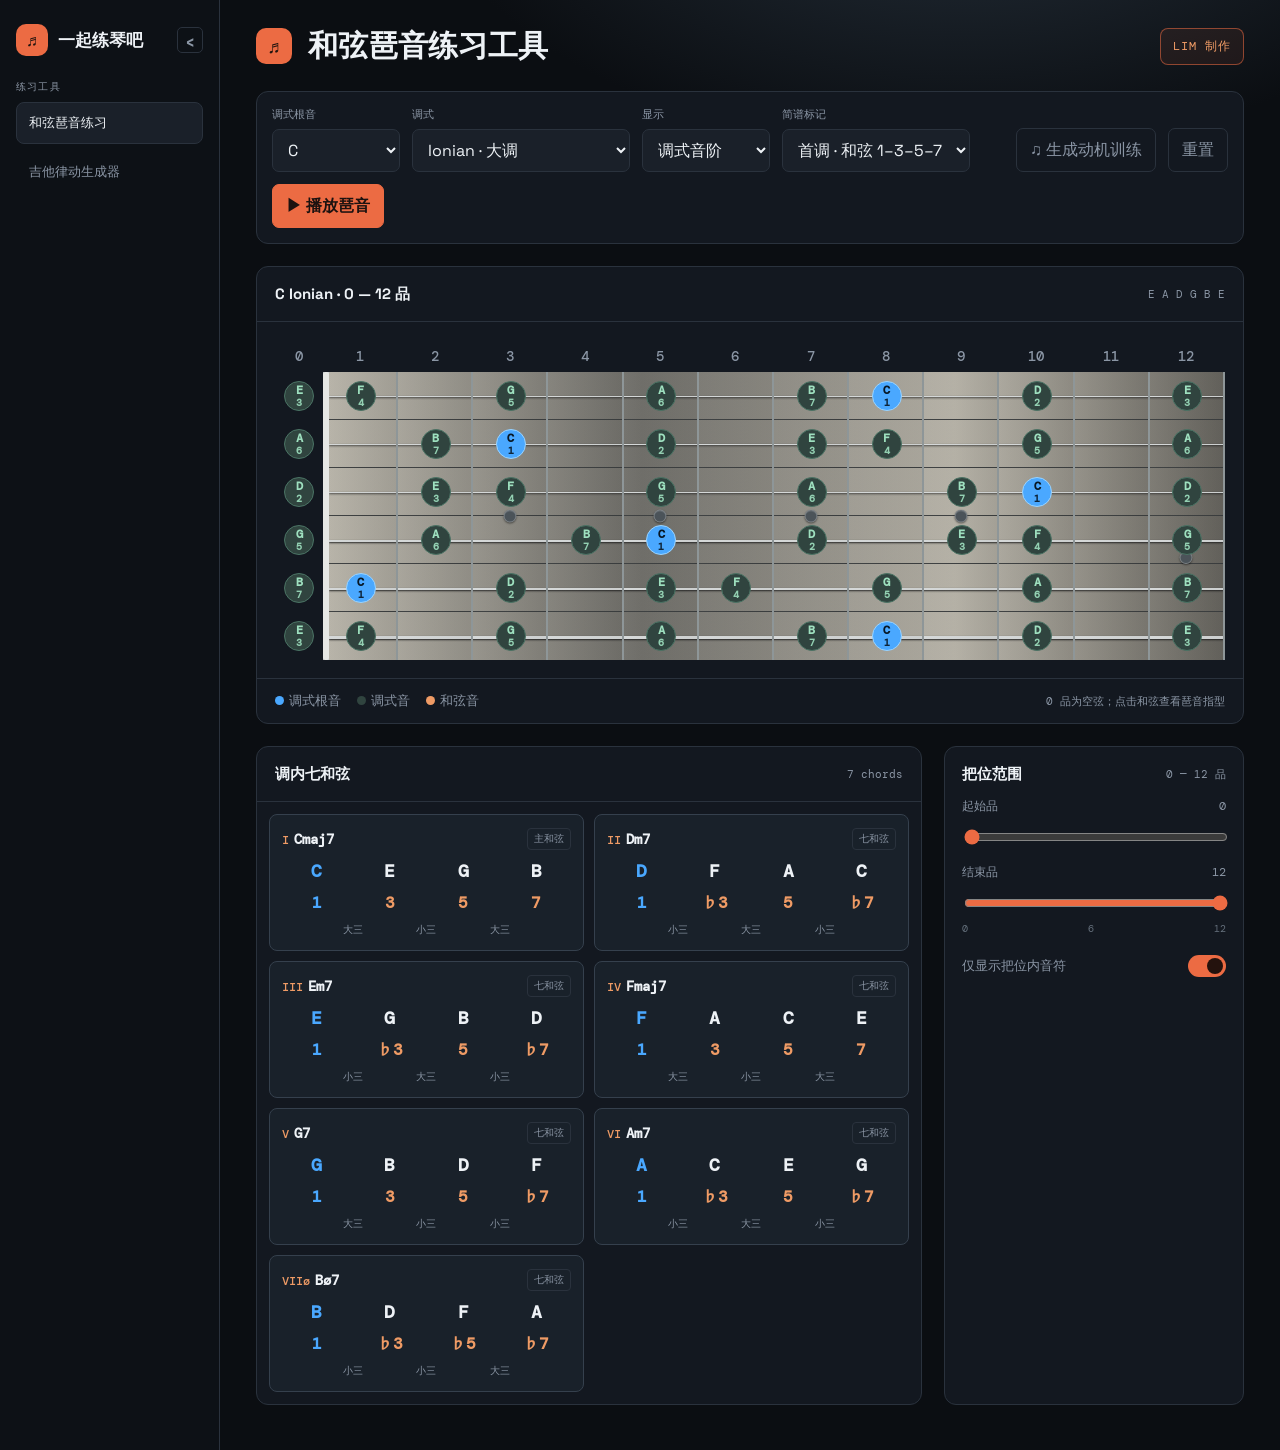
==== index.html @ 987aa84d "Publish 一起练琴吧 guitar practice tools" ====
<!doctype html>
<html lang="zh-CN">
<head>
  <meta charset="UTF-8" />
  <meta name="viewport" content="width=device-width, initial-scale=1.0" />
  <title>一起练琴吧 · 吉他练习工具</title>
  <link rel="preconnect" href="https://fonts.googleapis.com">
  <link rel="preconnect" href="https://fonts.gstatic.com" crossorigin>
  <link href="https://fonts.googleapis.com/css2?family=DM+Mono:wght@400;500&family=Space+Grotesk:wght@400;500;600;700&display=swap" rel="stylesheet">
  <style>
    :root{--bg:#0b0e12;--panel:#131820;--panel2:#1a2029;--line:#2a323d;--muted:#8b96a5;--text:#eef2f6;--accent:#ec6b43;--accent2:#ef9b65;--root:#4aa8ff;--root-soft:#9bd4ff}
    *{box-sizing:border-box}body{margin:0;background:radial-gradient(900px 500px at 75% -10%,#26313c 0%,transparent 60%),var(--bg);color:var(--text);font-family:'Space Grotesk',sans-serif;min-height:100vh}button,select{font:inherit;color:inherit}
    .app{display:grid;grid-template-columns:220px 1fr;min-height:100vh}.sidebar{padding:24px 16px;border-right:1px solid var(--line);background:#0d1116;display:flex;flex-direction:column;gap:24px}.platform-brand{display:flex;align-items:center;gap:10px;font-weight:600;letter-spacing:-.3px}.platform-brand .mark{width:32px;height:32px;font-size:16px}.platform-name{font-size:17px}.menu-label{font:10px 'DM Mono';letter-spacing:.12em;color:var(--muted);text-transform:uppercase;margin-bottom:8px}.tool-nav{display:grid;gap:7px}.tool-nav button{border:1px solid transparent;background:transparent;color:var(--muted);text-align:left;border-radius:8px;padding:11px 12px;cursor:pointer;font-size:13px}.tool-nav button:hover,.tool-nav button.active{background:var(--panel2);color:var(--text);border-color:var(--line)}.sidebar-note{margin-top:auto;color:var(--muted);font-size:12px;line-height:1.5;padding:12px;border:1px solid var(--line);border-radius:9px;background:var(--panel)}.mark{width:36px;height:36px;border-radius:10px;background:var(--accent);display:grid;place-items:center;color:#21140f;font-size:18px;font-weight:700;flex:0 0 auto}.eyebrow{font:11px 'DM Mono';letter-spacing:.12em;color:var(--muted);text-transform:uppercase}
    main{padding:28px 36px 45px;max-width:1420px;width:100%;margin:auto}.topbar{display:flex;justify-content:space-between;align-items:flex-start;gap:24px;margin-bottom:26px}.title-area{min-width:0;flex:1}.title-lockup{display:flex;align-items:center;gap:16px;min-width:0}.title-copy{min-width:0}.title-line{display:flex;align-items:baseline;gap:14px;flex-wrap:wrap}.topbar h1{margin:0;font-size:30px;line-height:1.2;letter-spacing:-1px}.tool-name{font:500 13px 'DM Mono';color:var(--muted);letter-spacing:.04em;white-space:nowrap}.topbar p{margin:12px 0 0;color:var(--muted);font-size:14px}.status{display:flex;gap:8px;align-items:center;padding:9px 12px;border:1px solid var(--line);border-radius:8px;color:var(--muted);font:12px 'DM Mono'}.status.credit{color:var(--accent2);border-color:rgba(236,107,67,.55);background:rgba(236,107,67,.08);letter-spacing:.08em;white-space:nowrap}
    .controls{display:flex;gap:12px;align-items:end;padding:15px;background:var(--panel);border:1px solid var(--line);border-radius:12px;margin-bottom:22px}.field{display:grid;gap:7px;min-width:128px}.field label{font:11px 'DM Mono';color:var(--muted);text-transform:uppercase}.field select,.field input[type=number]{background:var(--panel2);border:1px solid var(--line);border-radius:7px;padding:9px 11px;outline:none;color:var(--text)}.field select:focus,.field input:focus{border-color:var(--accent)}.spacer{flex:1}.btn{border:1px solid var(--line);background:transparent;border-radius:7px;padding:9px 13px;cursor:pointer;color:var(--muted)}.btn:hover{color:var(--text);border-color:#596474}.btn.primary{background:var(--accent);border-color:var(--accent);color:#1c1210;font-weight:600}
    .rhythm-panel{display:none}.rhythm-panel.active{display:block}.rhythm-hero{display:flex;justify-content:space-between;align-items:flex-end;gap:18px;margin-bottom:20px}.rhythm-hero h2{font-size:24px;margin:0 0 6px}.rhythm-hero p{margin:0;color:var(--muted);font-size:13px}.rhythm-controls{display:grid;grid-template-columns:repeat(4,minmax(0,1fr));gap:12px;margin-bottom:18px}.rhythm-controls .field{min-width:0}.rhythm-card{padding:20px}.rhythm-meta{display:flex;gap:16px;flex-wrap:wrap;color:var(--muted);font:11px 'DM Mono';margin-bottom:18px}.rhythm-grid{display:grid;grid-template-columns:repeat(16,minmax(0,1fr));gap:6px}.rhythm-step{min-height:88px;background:#202830;border:1px solid #3b4651;border-radius:8px;display:flex;flex-direction:column;align-items:center;justify-content:center;gap:7px}.rhythm-step .count{font:10px 'DM Mono';color:#7e8a98}.rhythm-step .symbol{font:600 22px 'DM Mono';color:var(--text)}.rhythm-step.hit{background:rgba(236,107,67,.16);border-color:rgba(236,107,67,.5)}.rhythm-step.rest{background:#172027;color:#74808d}.rhythm-step.accent .symbol{color:var(--accent2)}.rhythm-actions{display:flex;justify-content:flex-end;gap:9px;margin-top:18px}.rhythm-hint{margin:0;color:var(--muted);font-size:12px;line-height:1.5}
    .grid{display:block}.card{background:var(--panel);border:1px solid var(--line);border-radius:12px}.card-head{display:flex;justify-content:space-between;align-items:center;padding:17px 18px;border-bottom:1px solid var(--line)}.card-head h2{font-size:15px;margin:0}.small{font:11px 'DM Mono';color:var(--muted)}
    .fret-wrap{padding:18px;overflow:auto}.fretboard{min-width:760px;position:relative;padding-left:48px}.strings{display:grid;gap:0;border-left:6px solid #c5cbd0;border-right:1px solid #59616a;background:linear-gradient(90deg,#b7b3a8,#6e6d68 35%,#b7b3a8 70%,#66645e);border-radius:3px;overflow:hidden}.string{height:42px;border-bottom:1px solid #3c3f40;position:relative}.string:last-child{border-bottom:0}.string:before{content:'';position:absolute;left:0;right:0;top:50%;height:var(--thick);background:#d5d8d8;box-shadow:0 1px 2px #202020}.frets{position:absolute;inset:0 0 0 48px;display:grid;grid-template-columns:repeat(12,1fr);pointer-events:none}.fret{border-right:2px solid #8e9698;position:relative;background:linear-gradient(90deg,rgba(255,255,255,.02),rgba(0,0,0,.045))}.fret:nth-child(4){border-right:3px solid #d3c3aa;box-shadow:3px 0 0 rgba(24,28,31,.8),8px 0 12px rgba(220,190,145,.14)}.fret:first-child{border-left:1px solid #aeb5b5}.fret:nth-child(3)::after,.fret:nth-child(5)::after,.fret:nth-child(7)::after,.fret:nth-child(9)::after,.fret:nth-child(12)::before,.fret:nth-child(12)::after{content:'';position:absolute;left:50%;width:11px;height:11px;transform:translateX(-50%);border-radius:50%;background:#4b5359;border:1px solid rgba(255,255,255,.28);box-shadow:0 1px 2px rgba(0,0,0,.48),inset 0 1px rgba(255,255,255,.12);z-index:1}.fret:nth-child(3)::after,.fret:nth-child(5)::after,.fret:nth-child(7)::after,.fret:nth-child(9)::after{top:50%;transform:translate(-50%,-50%)}.fret:nth-child(12)::before{top:38%;transform:translateX(-50%)}.fret:nth-child(12)::after{top:62%;transform:translateX(-50%)}.fret span{position:absolute;top:-22px;left:50%;transform:translateX(-50%);font:11px 'DM Mono';color:var(--muted)}.nut{position:absolute;left:0;top:0;bottom:0;width:6px;background:#e6e7e4;border-radius:2px}.notes{position:absolute;inset:0 0 0 48px;display:grid;grid-template-columns:repeat(12,1fr);grid-template-rows:repeat(6,42px);align-items:center;justify-items:center}.note{width:30px;height:30px;border-radius:50%;display:flex;flex-direction:column;align-items:center;justify-content:center;background:#202830;color:#aeb8c2;font:700 10px 'DM Mono';line-height:1.02;border:1px solid #3b4651;transition:.18s}.note small{display:block;font:700 8px 'DM Mono';opacity:.9;line-height:1;margin-top:2px}.note.root{background:var(--root);border-color:var(--root-soft);color:#071725;font-weight:700}.note.scale{background:#30443f;color:#9ee0bf;border-color:#4b7465}.note.chord{background:var(--accent2);color:#2b1710;border-color:#ffc29a;font-weight:700}.note.chord.root{background:var(--root);border-color:var(--root-soft);color:#071725}.note.dim{background:#44333a;color:#e7a8b9}
    .legend{display:flex;gap:16px;align-items:center;padding:13px 18px;border-top:1px solid var(--line);font-size:11px;color:var(--muted)}.legend b{display:inline-block;width:9px;height:9px;border-radius:50%;margin-right:5px;background:var(--root)}.legend .s{background:#30443f}.legend .c{background:var(--accent2)}
    .side{display:grid;grid-template-columns:minmax(0,1fr) 300px;gap:22px;align-content:start;margin-top:22px}.chords{padding:12px;display:grid;grid-template-columns:repeat(2,minmax(0,1fr));gap:10px}.chords .chord{padding:13px 12px;border:1px solid #35404d;background:#19212a;border-radius:8px;cursor:pointer;display:grid;grid-template-rows:auto auto auto auto;align-items:stretch;gap:9px;min-width:0}.chords .chord:hover{background:#202a35;border-color:#536174}.chords .chord.selected{background:#2b211e;border-color:var(--accent)}.chord-head{display:flex;justify-content:space-between;align-items:center;gap:8px;min-width:0}.chord-heading{display:flex;align-items:baseline;gap:5px;min-width:0}.chords .chord .roman{font:500 12px 'DM Mono',monospace;color:var(--accent2);width:auto;flex:0 0 auto}.chords .chord .name{font:600 14px 'DM Mono',monospace;white-space:nowrap}.chord-note-row,.chord-degree-row{display:grid;grid-template-columns:repeat(4,minmax(0,1fr));gap:4px;min-width:0}.chord-note-row span,.chord-degree-row span{display:block;text-align:center;white-space:nowrap;font-family:'DM Mono',monospace;font-variant-numeric:tabular-nums}.chord-note-row span{font-size:18px;line-height:1.35;font-weight:600;color:var(--text)}.chord-degree-row span{font-size:16px;line-height:1.35;font-weight:600;color:var(--accent2)}.chord-note-row span.root-tone,.chord-degree-row span.root-tone{color:var(--root)}.chord-interval-row{display:grid;grid-template-columns:repeat(3,minmax(0,1fr));margin:0 12.5%;gap:4px;min-width:0}.chord-interval-row span{display:block;font:500 10px 'DM Mono',monospace;color:var(--muted);font-variant-numeric:tabular-nums;text-align:center;white-space:nowrap}.badge{font:500 10px 'DM Mono',monospace;padding:3px 6px;border:1px solid var(--line);border-radius:4px;color:var(--muted);white-space:nowrap;flex:0 0 auto}
    .position{padding:17px}.range-row{display:flex;justify-content:space-between;font:12px 'DM Mono';margin-bottom:12px;color:var(--muted)}input[type=range]{width:100%;accent-color:var(--accent)}.range-labels{display:flex;justify-content:space-between;color:#65707c;font:10px 'DM Mono';margin-top:6px}.toggle{display:flex;justify-content:space-between;align-items:center;margin-top:20px;color:var(--muted);font-size:13px}.switch{width:38px;height:22px;background:#2e3741;border-radius:99px;padding:3px;cursor:pointer}.switch i{display:block;width:16px;height:16px;background:#8d98a4;border-radius:50%;transition:.2s}.switch.on{background:var(--accent)}.switch.on i{transform:translateX(16px);background:#24120d}
    /* Larger reading labels retain the existing marker dimensions and controls. */
    .fretboard .note{font-size:12px}.fretboard .note small{font-size:10px;margin-top:1px}.fretboard .fret span,.fretboard .open-label{font-size:14px}.legend{font-size:13px}
    .motif-volume{display:grid;grid-template-columns:1fr auto;gap:8px;margin-top:18px;font-size:14px;color:var(--muted)}.motif-volume output{font-family:monospace;color:var(--text)}.motif-volume input{grid-column:1/-1;min-height:32px;margin:0}
    /* Extra vertical breathing room keeps fret labels clear of the strings. */
    .fretboard{padding-top:32px}.frets,.notes{top:32px}.frets{z-index:2}.notes{left:48px;right:0;z-index:3;grid-template-columns:repeat(12,minmax(0,1fr))}.nut{left:48px;top:32px;z-index:2}.strings{overflow:visible}.string{height:48px}.notes{grid-template-rows:repeat(6,48px)}.open-notes{position:absolute;left:0;top:32px;bottom:0;width:48px;display:grid;grid-template-rows:repeat(6,48px);align-items:center;justify-items:center;z-index:3;pointer-events:none}.fret span{top:-25px;font-size:12px;font-weight:500}.open-label{position:absolute;left:24px;top:7px;z-index:4;transform:translateX(-50%);font:500 12px 'DM Mono';color:var(--muted)}
    .note.chord{width:30px;height:30px;padding:0;border-radius:8px;display:flex;flex-direction:column;align-items:center;justify-content:center;font-weight:700;line-height:1.02}.note.chord.root{background:var(--root);border-color:var(--root-soft);color:#071725}.note.chord small{font-weight:700}.note.open-muted{background:#1a2027;color:#697482;border-color:#303944}
    .fret:nth-child(4){border-right:2px solid #8e9698;box-shadow:none}.fret:nth-child(4)::after{display:none}
    .modal-backdrop{position:fixed;inset:0;z-index:30;display:none;align-items:center;justify-content:center;padding:18px;background:rgba(4,7,11,.78);backdrop-filter:blur(5px)}.modal-backdrop.open{display:flex}.motif-modal{width:min(580px,100%);max-height:calc(100vh - 36px);overflow:auto;background:var(--panel);border:1px solid #43505f;border-radius:14px;box-shadow:0 24px 70px rgba(0,0,0,.45)}.motif-head{display:flex;align-items:flex-start;justify-content:space-between;gap:14px;padding:20px 20px 15px;border-bottom:1px solid var(--line)}.motif-head h2{margin:0;font-size:19px;letter-spacing:-.3px}.motif-head p{margin:6px 0 0;color:var(--muted);font:11px 'DM Mono'}.modal-close{width:34px;height:34px;padding:0;border:1px solid var(--line);border-radius:8px;background:transparent;color:var(--muted);font-size:22px;line-height:1;cursor:pointer}.modal-close:hover{color:var(--text);border-color:#596474}.motif-body{padding:18px 20px 20px}.motif-section-label{margin:0 0 10px;color:var(--muted);font:10px 'DM Mono';letter-spacing:.1em;text-transform:uppercase}.motif-tones{display:grid;grid-template-columns:repeat(4,minmax(0,1fr));gap:8px;margin-bottom:20px}.motif-tone{display:flex;align-items:center;justify-content:space-between;gap:8px;padding:9px 10px;background:var(--panel2);border:1px solid var(--line);border-radius:8px}.motif-tone b{font:700 13px 'DM Mono';color:var(--text)}.motif-tone small{font:700 11px 'DM Mono';color:var(--accent2)}.motif-tone.root-tone{border-color:rgba(74,168,255,.65)}.motif-tone.root-tone b,.motif-tone.root-tone small{color:var(--root)}.motif-sequence{display:grid;grid-template-columns:repeat(8,minmax(0,1fr));gap:7px}.motif-step{min-height:76px;display:flex;flex-direction:column;align-items:center;justify-content:center;gap:3px;background:#202830;border:1px solid #3b4651;border-radius:9px}.motif-step .beat{font:10px 'DM Mono';color:#7e8a98}.motif-step b{font:700 16px 'DM Mono';color:var(--text)}.motif-step small{font:700 10px 'DM Mono';color:var(--accent2)}.motif-step.root-step{background:rgba(74,168,255,.16);border-color:rgba(74,168,255,.65)}.motif-step.root-step b,.motif-step.root-step small{color:var(--root)}.motif-hint{margin:16px 0 0;padding:11px 12px;border-left:2px solid var(--accent);background:#1b2027;color:var(--muted);font-size:12px;line-height:1.5}.motif-actions{display:flex;justify-content:flex-end;gap:9px;margin-top:18px}.motif-actions .btn{min-height:40px}.motif-actions .btn.primary{color:#1c1210}
    @media(max-width:900px){.app{grid-template-columns:180px 1fr}.sidebar{padding:18px 12px}main{padding:20px 16px}.side{grid-template-columns:1fr}.controls{flex-wrap:wrap}.spacer{display:none}.btn,.field select,.field input[type=number]{min-height:44px}.fret-wrap{padding:14px}.fretboard{min-width:700px}.title-lockup{gap:14px}.mark{width:36px;height:36px;font-size:18px}.rhythm-controls{grid-template-columns:repeat(2,minmax(0,1fr))}}@media(max-width:620px){.app{display:block}.sidebar{position:static;border-right:0;border-bottom:1px solid var(--line);padding:12px 16px;display:block}.platform-brand{margin-bottom:10px}.tool-nav{grid-template-columns:repeat(2,minmax(0,1fr))}.sidebar-note{display:none}.side{grid-template-columns:1fr}.chords{grid-template-columns:1fr}.topbar{display:block}.title-lockup{align-items:flex-start;gap:12px}.mark{width:32px;height:32px;font-size:16px}.status{margin-top:16px;width:max-content}.topbar h1{font-size:26px}.fretboard{min-width:650px}.string{height:44px}.notes{grid-template-rows:repeat(6,44px)}.open-notes{grid-template-rows:repeat(6,44px)}.note,.note.chord{width:27px;height:27px}.rhythm-controls{grid-template-columns:1fr 1fr}.rhythm-grid{grid-template-columns:repeat(8,minmax(0,1fr))}.rhythm-step{min-height:70px}.rhythm-actions{flex-direction:column}.rhythm-actions .btn{width:100%}.motif-body{padding:16px}.motif-tones{gap:6px}.motif-tone{padding:8px 7px;display:grid;justify-items:center;gap:3px}.motif-sequence{grid-template-columns:repeat(4,minmax(0,1fr));gap:6px}.motif-step{min-height:68px}.motif-actions{flex-direction:column-reverse}.motif-actions .btn{width:100%}}@media(max-width:480px){.title-lockup{flex-wrap:wrap;row-gap:10px}.title-copy{flex:1 1 180px}.topbar p{margin-top:10px}.title-line{gap:8px}.rhythm-controls{grid-template-columns:1fr}.rhythm-grid{grid-template-columns:repeat(4,minmax(0,1fr))}.chords .chord{gap:8px}.chord-interval-row span{font-size:10px}}
    main{min-width:0;margin:0 auto}.controls{flex-wrap:wrap}.topbar h1,.platform-brand{letter-spacing:0}.rhythm-card{padding:0;background:none;border:0}.rhythm-bar{border-top:1px solid var(--line);padding:18px 0}.rhythm-bar-head{display:flex;justify-content:space-between;align-items:center;gap:12px;margin-bottom:12px}.rhythm-bar-head strong{font-family:'DM Mono',monospace}.rhythm-bar-head small{display:block;color:var(--muted);margin-top:6px;font-family:monospace}.rhythm-grid{grid-template-columns:repeat(var(--steps),minmax(38px,1fr));overflow-x:auto;padding:3px 2px 10px}.rhythm-step{min-height:78px;gap:5px}.rhythm-step.current{outline:2px solid var(--root);background:#203d49}.rhythm-step small{font:11px monospace}.rhythm-options{display:flex;gap:20px;flex-wrap:wrap;margin:18px 0}.rhythm-options label{display:flex;align-items:center;gap:8px;min-height:44px}.rhythm-options input{accent-color:var(--accent)}.rhythm-actions{flex-wrap:wrap;margin-bottom:20px}.rhythm-controls select{width:100%}.btn{min-height:44px}.sidebar-note,.rhythm-hero,#pageSubtitle{display:none}@media(max-width:1100px){.side{grid-template-columns:1fr}.app{grid-template-columns:175px minmax(0,1fr)}main{padding:24px 18px}}@media(max-width:820px){.app{display:block}.sidebar{padding:14px 18px;border-right:0;border-bottom:1px solid var(--line);gap:12px}.tool-nav{grid-template-columns:1fr 1fr}.menu-label{display:none}.platform-brand{margin-bottom:0}.topbar h1{font-size:24px}.rhythm-controls{grid-template-columns:repeat(2,minmax(0,1fr))}}@media(max-width:480px){.rhythm-step{min-height:68px}.rhythm-bar-head{align-items:flex-start}.rhythm-bar-head small{max-width:220px;line-height:1.7}.legend{flex-wrap:wrap}}
    .rhythm-section{padding:18px 0;border-top:1px solid var(--line)}.rhythm-section h3{margin:0 0 14px;font:600 13px 'DM Mono';color:var(--text)}.rhythm-chipset{display:flex;flex-wrap:wrap;gap:7px}.rhythm-chip{min-height:38px;padding:8px 11px;border:1px solid var(--line);border-radius:7px;background:var(--panel);color:var(--muted);cursor:pointer}.rhythm-chip.active{border-color:var(--accent);background:rgba(236,107,67,.13);color:var(--text)}.track-mixer{display:grid;grid-template-columns:repeat(3,minmax(0,1fr));gap:10px}.track-strip{padding:12px;border:1px solid var(--line);border-radius:8px;background:var(--panel)}.track-strip label{display:flex;justify-content:space-between;gap:8px;margin-bottom:9px}.rhythm-detail-grid{display:grid;grid-template-columns:1.5fr 1fr;gap:16px;margin-top:18px}.rhythm-detail{padding:16px;border:1px solid var(--line);background:var(--panel);border-radius:8px}.rhythm-detail h3{margin:0 0 10px;font-size:13px}.path-notes{display:flex;flex-wrap:wrap;gap:7px}.path-note{padding:7px 9px;border-radius:6px;background:#202830;border:1px solid #3b4651;font:11px 'DM Mono'}.path-note.root{border-color:var(--root);color:var(--root-soft)}@media(max-width:820px){.track-mixer,.rhythm-detail-grid{grid-template-columns:1fr}}
.app.sidebar-collapsed{grid-template-columns:76px 1fr}.sidebar-collapsed .sidebar{padding:16px 10px;align-items:center}.sidebar-collapsed .platform-brand{width:100%;justify-content:center;flex-wrap:wrap}.sidebar-collapsed .platform-name,.sidebar-collapsed .menu-label,.sidebar-collapsed .sidebar-note{display:none}.sidebar-collapsed .tool-nav{width:100%}.sidebar-collapsed .tool-nav button{font-size:0;text-align:center;padding:12px 4px}.sidebar-collapsed #navChord:before{content:'♫';font-size:20px}.sidebar-collapsed #navRhythm:before{content:'♬';font-size:20px}.platform-brand{cursor:pointer}.platform-brand:after{content:'‹';margin-left:auto;width:24px;height:24px;display:grid;place-items:center;border:1px solid var(--line);border-radius:5px;color:var(--muted);font-size:18px}.sidebar-collapsed .platform-brand:after{content:'›';margin-left:0}
</style>
<style>
.groove-layout{display:grid;grid-template-columns:300px minmax(0,1fr);gap:16px;align-items:start}.groove-settings,.result-card{border:1px solid var(--line);background:var(--panel);border-radius:10px;overflow:hidden}.groove-settings section{padding:15px;border-top:1px solid var(--line)}.groove-settings h3{margin:0 0 13px;font:600 11px monospace;color:var(--muted)}.practice-tabs,.segmented{display:flex;gap:5px;padding:8px}.practice-tabs button,.segmented button{flex:1;min-height:40px;border:1px solid var(--line);border-radius:6px;background:#181e25;color:var(--muted);cursor:pointer}.practice-tabs .active,.segmented .active{background:var(--accent);color:#21130f;font-weight:700}.control-grid{display:grid;grid-template-columns:1fr 1fr;gap:10px}.control-grid[hidden]{display:none}.control-grid .field,.mixer .field{min-width:0}.groove-layout select,.groove-layout input[type=number]{width:100%;min-height:42px;background:#11161c;border:1px solid var(--line);border-radius:6px;color:var(--text);padding:7px}.slider-label{display:grid;grid-template-columns:1fr auto;gap:8px;margin-top:13px;color:var(--muted);font-size:12px}.slider-label input{grid-column:1/-1}.harmony-edit{display:grid;grid-template-columns:1fr 1fr;gap:6px;margin:10px 0}.harmony-edit>div{display:grid;grid-template-columns:20px 1fr 25px;align-items:center;background:#11161c;border:1px solid var(--line);border-radius:6px;padding:3px}.harmony-edit span{text-align:center;font:10px monospace;color:var(--muted)}.harmony-edit button{border:0;background:none;color:var(--muted);font-size:18px}.generate-wide{width:calc(100% - 30px);margin:15px}.groove-workspace{min-width:0;padding:0!important;margin:0!important}.transport{display:flex;align-items:center;gap:8px;flex-wrap:wrap;padding:12px;background:var(--panel);border:1px solid var(--line);border-radius:8px}.transport .active{color:var(--text);border-color:var(--root)}#ggTempoDisplay,#ggSoundStatus{font:11px monospace;color:var(--muted)}#ggSoundStatus{width:100%}.mixer{display:grid;grid-template-columns:repeat(3,minmax(0,1fr));gap:10px;margin:12px 0}.mixer>div{padding:10px;border:1px solid var(--line);background:var(--panel);border-radius:8px}.mixer label{display:grid;gap:7px;color:var(--muted);font-size:11px;margin-top:8px}.result-card{margin-bottom:12px}.result-card>header{display:flex;justify-content:space-between;gap:12px;align-items:center;padding:14px 16px;border-bottom:1px solid var(--line);flex-wrap:wrap}.result-card h2{font-size:14px;margin:0 0 4px}.result-card header span{font:10px monospace;color:var(--muted)}.result-bars{display:grid;grid-template-columns:repeat(2,minmax(0,1fr));gap:10px;padding:12px}.result-bar{padding:10px;background:#171d24;border:1px solid var(--line);border-radius:7px}.result-bar.playing{border-color:var(--root);box-shadow:inset 3px 0 var(--root)}.result-bar>header{display:flex;justify-content:space-between;align-items:center;margin-bottom:8px;gap:6px}.result-bar strong{font:600 12px monospace}.result-bar header button{border:1px solid var(--line);background:none;color:var(--muted);border-radius:5px;padding:5px 7px;min-height:36px}.pitch-lanes>div{display:grid;grid-template-columns:32px 1fr;align-items:center}.pitch-lanes>div>span{font:9px monospace;color:var(--muted)}.lane{position:relative;height:37px;border-bottom:1px solid #252d36;background:repeating-linear-gradient(90deg,transparent 0,transparent calc(25% - 1px),#2d3640 calc(25% - 1px),#2d3640 25%)}.event{position:absolute;left:calc(var(--start)/var(--ticks)*100%);width:calc(var(--duration)/var(--ticks)*100%);min-width:12px;height:29px;top:4px;border:0;border-radius:4px;font:700 10px monospace;cursor:pointer;color:#10161c;overflow:hidden;padding:1px}.event.selected{outline:2px solid white;z-index:2}.role-root{background:var(--root)!important}.role-chord{background:var(--accent2)!important}.role-scale{background:#99c3a4!important}.role-passing{background:#ed7fa0!important}.drum-view{padding:0 12px 12px;overflow:auto}.drum-row{display:grid;grid-template-columns:54px 1fr;align-items:center;min-width:450px}.drum-row>strong{font:9px monospace;color:var(--muted)}.drum-bars{display:grid;grid-template-columns:repeat(var(--bars,4),1fr);gap:10px}.drum-grid{height:27px;position:relative;background:repeating-linear-gradient(90deg,#161c22 0,#161c22 calc(25% - 1px),#2d3640 calc(25% - 1px),#2d3640 25%)}.drum-grid i{position:absolute;left:calc(var(--start)/var(--ticks)*100%);top:8px;width:7px;height:7px;border-radius:50%;background:var(--accent)}.drum-grid .snare{background:var(--root)}.drum-grid .hat{height:3px;border-radius:0;background:#aab4be}.warning-note,.error-note{margin:10px 12px 0;padding:9px 11px;border-left:2px solid var(--accent);background:#211c1b;color:#d4b5aa;font-size:12px}.error-note{color:#ffb4b4}.mini-fretboard{padding:12px;overflow:auto}.fret-numbers,.fret-string{min-width:620px;display:grid;grid-template-columns:35px repeat(var(--frets,13),1fr)}.fret-numbers span{text-align:center;font:10px monospace;color:var(--muted);padding:5px}.fret-string>span{font:11px monospace;display:grid;place-items:center}.fret-string button{height:38px;border:0;border-right:1px solid #858b8d;border-bottom:1px solid #343b40;background:#706f69;color:#242424;font:700 10px monospace}.fret-string button[class]{color:#07131d}.fret-legend{display:flex;flex-wrap:wrap;gap:16px;padding:0 15px 14px;font-size:10px;color:var(--muted)}.fret-legend .root{color:var(--root)}.fret-legend .chord{color:var(--accent2)}.fret-legend .scale{color:#99c3a4}.fret-legend .passing{color:#ed7fa0}.note-explain>div,.note-explain>p{padding:0 16px}.note-explain>div{padding-top:14px}.note-explain strong{font:700 15px monospace}.note-explain p{color:var(--muted);font-size:12px;line-height:1.7}.note-explain>p{padding-bottom:14px}
.output-meter{font:11px monospace;display:flex;align-items:center;gap:7px}.output-meter meter{width:85px}.event.sounding{outline:2px solid white;z-index:3}.notation-toolbar{display:flex;gap:12px;flex-wrap:wrap;padding:12px}.notation-toolbar label{display:flex;align-items:center;gap:7px;font-size:12px;color:var(--muted)}.notation-toolbar select{width:auto}.groove-settings.collapsed>*:not(#ggCollapse){display:none}.groove-layout.settings-collapsed{grid-template-columns:minmax(0,1fr)}.transport #ggCollapse{margin:0}#ggCollapse{margin:8px}.event small{display:block;font:9px monospace}.tab-lanes .lane{height:34px}.fret-string button.selected-fret{outline:2px solid white;outline-offset:-2px}.result-bar .strum-symbols{font:10px monospace;color:var(--muted);margin-top:8px}.result-bar .beat-guide{display:flex;justify-content:space-around;font:9px monospace;color:var(--muted)}.fret-number-dot:after{content:'•';display:block;color:var(--accent2)}
.stroke{background:none;color:var(--accent2);border:1px solid var(--line);border-radius:4px;min-width:28px;min-height:32px;margin:2px;cursor:pointer}.stroke.rest{color:var(--muted)}.voicing-label{display:block;color:var(--muted);font:10px monospace;margin-top:6px}.fret-string small{display:block;font:9px monospace}.groove-workspace a{color:var(--muted)}
.note-navigation{display:flex;gap:10px;padding:0 16px}.mini-fretboard .selected-fret{outline:2px solid white;outline-offset:-2px}.event.sounding{outline:2px solid white}.groove-layout.settings-collapsed .groove-settings{display:none}.fret-numbers span:last-child.fret-number-dot:after{content:'••'}
.result-chord-title{display:flex;align-items:center;gap:10px;min-width:0}.chord-diagram{display:grid;grid-template-columns:repeat(6,14px);gap:3px;padding:4px 5px;border:1px solid var(--line);border-radius:5px;background:#11161c}.diagram-string{height:20px;position:relative;border-left:1px solid #69737d;display:grid;place-items:center}.diagram-string:after{content:'';position:absolute;left:-1px;right:-1px;top:50%;border-top:1px solid #69737d}.diagram-dot{position:relative;z-index:1;display:grid;place-items:center;width:13px;height:13px;border-radius:50%;font:700 8px monospace;font-style:normal;color:#0d141b;background:var(--accent2)}.diagram-dot.open{background:transparent;color:var(--accent2);font-size:12px}.result-chord-title strong{white-space:nowrap}
/* Enlarge practice content without changing selector or input typography. */
.groove-settings h3{font-size:13px}.slider-label,.mixer label{font-size:14px}
#ggTempoDisplay,#ggSoundStatus,.output-meter{font-size:13px}
.result-card h2{font-size:17px}.result-card header span{font-size:13px}.result-bar strong{font-size:15px}
.pitch-lanes>div{grid-template-columns:40px 1fr}.pitch-lanes>div>span{font-size:12px}
.event{font-size:13px;height:34px}.event small{font-size:11px;line-height:1.2}.lane,.tab-lanes .lane{height:42px}
.drum-row{grid-template-columns:64px 1fr}.drum-row>strong{font-size:12px}
.fret-numbers span,.fret-string>span{font-size:13px}.fret-string button{font-size:13px;height:44px}.fret-string small{font-size:11px}
.fret-legend,.result-bar .strum-symbols,.voicing-label{font-size:13px}.result-bar .beat-guide{font-size:12px}
.note-explain strong{font-size:18px}.note-explain p,.warning-note,.error-note{font-size:14px}
@media(max-width:1180px){.groove-layout{grid-template-columns:270px minmax(0,1fr)}.result-bars{grid-template-columns:1fr}}
@media(max-width:950px){.groove-layout,.groove-layout.settings-collapsed{grid-template-columns:1fr}.groove-settings{display:grid;grid-template-columns:1fr 1fr}.practice-tabs,.generate-wide{grid-column:1/-1}.groove-settings section{border:1px solid var(--line)}.groove-settings.collapsed{width:max-content}.groove-settings.collapsed #ggCollapse{margin:3px}}
@media(max-width:620px){.groove-settings,.mixer{grid-template-columns:1fr}.control-grid{grid-template-columns:1fr 1fr}.transport .btn{padding:8px 10px}.result-card header .btn{padding:6px 8px}}

</style>
</head>
<body>
<div class="app"><aside class="sidebar"><div class="platform-brand"><div class="mark" aria-hidden="true">♬</div><span class="platform-name">一起练琴吧</span></div><div><div class="menu-label">练习工具</div><nav class="tool-nav" aria-label="练习工具导航"><button class="active" id="navChord" type="button">和弦琶音练习</button><button id="navRhythm" type="button">吉他律动生成器</button></nav></div><div class="sidebar-note">把每天的练习拆成一个小节，先听，再弹，慢慢建立稳定律动。</div></aside><main><div class="topbar"><div class="title-area"><div class="title-lockup"><div class="mark" role="img" aria-label="和弦琶音练习工具">♬</div><div class="title-copy"><div class="title-line"><h1 id="pageTitle">和弦琶音练习工具</h1></div></div></div><p id="pageSubtitle">探索调内七和弦，在指板上锁定你的下一个把位。</p></div><div class="status credit" aria-label="作者注释">LIM 制作</div></div>
<section class="rhythm-panel" id="rhythmPanel"></section>
<section class="controls"><div class="field"><label>调式根音</label><select id="root"><option>C</option><option>C♯</option><option>D</option><option>E♭</option><option>E</option><option>F</option><option>F♯</option><option>G</option><option>A♭</option><option>A</option><option>B♭</option><option>B</option></select></div><div class="field"><label>调式</label><select id="mode"><option value="major">Ionian · 大调</option><option value="dorian">Dorian · 多利亚</option><option value="mixolydian">Mixolydian · 混合利底亚</option><option value="minor">Aeolian · 自然小调</option></select></div><div class="field"><label>显示</label><select id="display"><option value="scale">调式音阶</option><option value="chord">当前和弦</option></select></div><div class="field"><label>简谱标记</label><select id="notation"><option value="movable">首调 · 和弦 1–3–5–7</option><option value="fixed">固定调 · C=1</option></select></div><div class="spacer"></div><button class="btn" id="motifBtn" type="button" aria-haspopup="dialog" aria-controls="motifModal">♫ 生成动机训练</button><button class="btn" id="reset" type="button">重置</button><button class="btn primary" id="play" type="button">▶ 播放琶音</button></section>
<div class="grid"><section class="card"><div class="card-head"><h2 id="boardTitle">C Ionian · 0 — 12 品</h2><span class="small">E A D G B E</span></div><div class="fret-wrap"><div class="fretboard"><div class="frets" id="frets"></div><div class="open-label">0</div><div class="strings" id="strings"></div><div class="nut"></div><div class="open-notes" id="openNotes"></div><div class="notes" id="notes"></div></div></div><div class="legend"><span><b></b><span id="rootLegend">调式根音</span></span><span><b class="s"></b>调式音</span><span><b class="c"></b>和弦音</span><span class="small" style="margin-left:auto">0 品为空弦；点击和弦查看琶音指型</span></div></section>
<aside class="side"><section class="card"><div class="card-head"><h2>调内七和弦</h2><span class="small" id="chordCount">7 chords</span></div><div class="chords" id="chords"></div></section><section class="card position"><div class="card-head" style="padding:0 0 14px;border:0"><h2>把位范围</h2><span class="small" id="rangeText">0 — 12 品</span></div><div class="range-row"><span>起始品</span><span id="startVal">0</span></div><input id="start" type="range" min="0" max="12" value="0"><div class="range-row" style="margin-top:14px"><span>结束品</span><span id="endVal">12</span></div><input id="end" type="range" min="0" max="12" value="12"><div class="range-labels"><span>0</span><span>6</span><span>12</span></div><div class="toggle"><span>仅显示把位内音符</span><div class="switch on" id="switch"><i></i></div></div></section></aside></div></main></div>
<div class="modal-backdrop" id="motifModal" aria-hidden="true"><div class="motif-modal" role="dialog" aria-modal="true" aria-labelledby="motifTitle" tabindex="-1"><div class="motif-head"><div><h2 id="motifTitle">和弦动机训练</h2><p id="motifContext">只使用当前和弦内音</p></div><button class="modal-close" id="motifClose" type="button" aria-label="关闭动机训练">×</button></div><div class="motif-body"><p class="motif-section-label">Chord tones · 和弦内音</p><div class="motif-tones" id="motifTones"></div><p class="motif-section-label">Motif · 八拍简谱</p><div class="motif-sequence" id="motifSequence" aria-live="polite"></div><p class="motif-hint" id="motifHint">先用拍手或脚打出八拍，再唱简谱；熟悉后在当前把位寻找相同音级。</p><label class="motif-volume" for="practiceVolume"><span>播放音量（琶音 / 动机）</span><output id="practiceVolumeValue" for="practiceVolume">80%</output><input id="practiceVolume" type="range" min="0" max="100" value="80" step="1" aria-label="琶音和动机播放音量"></label><div class="motif-actions"><button class="btn" id="regenerateMotif" type="button">↻ 换一条动机</button><button class="btn primary" id="playMotif" type="button">▶ 播放动机</button></div></div></div></div>
<script>
globalThis.GuitarSampleBank={"guitars":{"steel":{"40":"[data-uri]","46":"[data-uri]","52":"[data-uri]","58":"[data-uri]","64":"[data-uri]","70":"[data-uri]","76":"[data-uri]"},"nylon":{"40":"[data-uri]","46":"[data-uri]","52":"[data-uri]","58":"[data-uri]","64":"[data-uri]","70":"[data-uri]","76":"[data-uri]"},"clean":{"40":"[data-uri]","46":"[data-uri]","52":"[data-uri]","58":"[data-uri]","64":"[data-uri]","70":"[data-uri]","76":"[data-uri]"},"muted":{"40":"[data-uri]","46":"[data-uri]","52":"[data-uri]","58":"[data-uri]","64":"[data-uri]","70":"[data-uri]","76":"[data-uri]"}},"drums":{"kick":{"data":"[data-uri]","ratio":0.9471512069199042},"snare":{"data":"[data-uri]","ratio":1},"hat":{"data":"[data-uri]","ratio":1}}};

</script>
<script>
(function(root){
'use strict';
const mod=(n,m=12)=>(n%m+m)%m, names=['C','D♭','D','E♭','E','F','G♭','G','A♭','A','B♭','B'];
const scales={major:[0,2,4,5,7,9,11],minor:[0,2,3,5,7,8,10],dorian:[0,2,3,5,7,9,10],mixolydian:[0,2,4,5,7,9,10],phrygian:[0,1,3,5,7,8,10],lydian:[0,2,4,6,7,9,11],locrian:[0,1,3,5,6,8,10],majorPent:[0,2,4,7,9],minorPent:[0,3,5,7,10],blues:[0,3,5,6,7,10]};
// 24 ticks per quarter: all supported binary and triplet durations are exact integers.
const materials={whole:96,half:48,quarter:24,eighth:12,sixteenth:6,'dotted-half':72,'dotted-quarter':36,'dotted-eighth':18,'half-triplet':32,'quarter-triplet':16,'eighth-triplet':8,'sixteenth-triplet':4};
const patterns={'1353':[0,2,4,2],'1351':[0,2,4,7],'123':[0,1,2],'1234':[0,1,2,3],'135':[0,2,4],'1357':[0,2,4,6],'321':[2,1,0],'4321':[3,2,1,0]};
const defaults={key:0,scale:'major',meter:'4/4',tempo:90,mode:'strum',practice:'normal',style:'rock',difficulty:'medium',density:'medium',feel:'style',dynamics:'natural',sync:42,link:'balanced',position:'lowmid',min:0,max:12,tuning:'standard',voicing:'seventh',extension:9,pattern:'1353',direction:'up',sequenceLogic:'scale',variation:'fixed',materials:['quarter','eighth','rest'],bars:[0,3,4,0],guitar:'steel',kit:'acoustic',click:'classic'};
function ticks(c){return c.meter==='6/8'?72:Number(c.meter.split('/')[0])*24}
function seconds(c,t){return t/24*60/c.tempo/(c.meter==='6/8'?1.5:1)}
function time(c,t){if(c.meter==='6/8')return seconds(c,t);const swing=c.feel==='swing'||c.feel==='style'&&c.style==='jazz';if(!swing)return seconds(c,t);const q=Math.floor(t/24),r=t%24;return seconds(c,q*24+(r<12?r*4/3:16+(r-12)*2/3))}
function harmony(c,degree,index=0){
 const source=scales[c.scale],s=source.length===7?source:(c.scale==='majorPent'?scales.major:scales.minor),d=mod(degree,7),r=mod(c.key+s[d]);
 const interval=o=>s[(d+o)%7]+12*Math.floor((d+o)/7)-s[d];
 let kind=c.voicing==='mixed'?['triad','seventh','extension','sus','inversion'][index%5]:c.voicing;
 const third=interval(2),fifth=interval(4),seventh=interval(6),tri=third===3?(fifth===6?'dim':'m'):(fifth===8?'aug':'');
 let ints=[0,third,fifth],suffix=tri,bass=r;
 if(kind!=='triad'&&kind!=='sus'){ints.push(seventh);suffix=tri==='dim'?(seventh===9?'dim7':'m7♭5'):tri==='m'?(seventh===11?'m(maj7)':'m7'):tri==='aug'?(seventh===11?'maj7♯5':'7♯5'):(seventh===11?'maj7':'7');}
 if(kind==='extension'){const ext=Number(c.extension)||9;for(let o=8;o<=ext-1;o+=2)ints.push(interval(o));suffix+='(add'+ints.slice(4).map((v,i)=>{const expected=[14,17,21][i],num=9+2*i;return(v<expected?'♭':v>expected?'♯':'')+num}).join(',')+')'}
 if(kind==='sus'){const sus=index%2?2:5;ints=[0,sus,7];suffix=sus===2?'sus2':'sus4'}
 if(kind==='inversion')bass=mod(r+third);
 const pcs=[...new Set(ints.map(v=>mod(r+v)))];
 return {root:r,bass,pcs,intervals:ints,name:names[r]+suffix+(kind==='inversion'?'/'+names[bass]:''),kind,degree:d};
}
function positions(c,pcs){const open=c.tuning==='dropD'?[64,59,55,50,45,38]:[64,59,55,50,45,40],out=[];for(let s=0;s<6;s++)for(let f=c.min;f<=c.max;f++){const midi=open[s]+f;if(!pcs||pcs.includes(mod(midi)))out.push({midi,string:s+1,fret:f})}return out}
function targetFret(c){return {low:1,lowmid:4,center:(c.min+c.max)/2,high:c.max-1}[c.position]??4}
function choose(c,pcs,prev,target){const candidates=positions(c,pcs);if(!candidates.length)return null;return candidates.sort((a,b)=>score(a)-score(b))[0];function score(p){return Math.abs(p.fret-targetFret(c))*.65+(prev?Math.abs(p.fret-prev.fret)*.6+Math.abs(p.string-prev.string)*.5:0)+(target===undefined?Math.abs(p.midi-55)*.15:Math.abs(p.midi-target)*3)}}
function voicing(c,h,previous){
 const all=positions(c,h.pcs);let best=null,bestScore=Infinity;
 // Beam search: at most one note per string, no more than four frets of hand span.
 let beam=[[]];for(let string=6;string>=1;string--){const choices=all.filter(p=>p.string===string);const next=[];for(const v of beam)for(const p of [null,...choices]){const w=p?[...v,p]:v;if(w.length&&mod(w[0].midi)!==h.bass)continue;if(p&&v.length&&p.midi<=v.at(-1).midi)continue;const fretted=w.filter(x=>x.fret>0).map(x=>x.fret);if(fretted.length&&Math.max(...fretted)-Math.min(...fretted)>4)continue;next.push(w)}beam=next.sort((a,b)=>rank(a)-rank(b)).slice(0,180)}
 for(const v of beam){if(v.length<3)continue;const unique=new Set(v.map(p=>mod(p.midi)));if(!unique.has(h.root)||!unique.has(mod(h.root+h.intervals[1])))continue;if(h.kind!=='triad'&&h.kind!=='sus'&&!unique.has(mod(h.root+h.intervals[3])))continue;if(h.kind==='extension'&&!unique.has(mod(h.root+h.intervals.at(-1))))continue;const score=rank(v);if(score<bestScore){best=v;bestScore=score}}
 return best;
 function rank(v){const unique=new Set(v.map(p=>mod(p.midi)));return (h.pcs.length-unique.size)*18-v.length*2+v.reduce((a,p)=>a+Math.abs(p.fret-targetFret(c))*.5+(previous?.find(x=>x.string===p.string)?Math.abs(p.fret-previous.find(x=>x.string===p.string).fret)*.8:0),0)}
}
function rng(seed){return()=>{seed|=0;seed=seed+0x6D2B79F5|0;let t=Math.imul(seed^seed>>>15,1|seed);t=t+Math.imul(t^t>>>7,61|t)^t;return((t^t>>>14)>>>0)/4294967296}}
function rhythm(c,random){
 const total=ticks(c),allowed=new Set(c.materials),atoms=Object.entries(materials).filter(([k])=>allowed.has(k));
 const groups=[];if(allowed.has('shuffle'))groups.push({name:'shuffle',durations:[16,8]});if(allowed.has('332'))groups.push({name:'332',durations:[18,18,12]});if(allowed.has('sync'))groups.push({name:'sync',durations:[6,12,6]});
 if(!atoms.length&&!groups.length)throw Error('至少选择一种音符时值或节奏分组。');
 const units=[...atoms.map(([name,d])=>({name,durations:[d]})),...groups],can=Array(total+1).fill(false);can[0]=true;
 for(let n=1;n<=total;n++)can[n]=units.some(u=>{const d=u.durations.reduce((a,b)=>a+b,0);return d<=n&&can[n-d]});
 if(!can[total])throw Error('所选时值无法完整填满 '+c.meter+'，请加入四分或八分音符。');
 let cursor=0,events=[];const target={sparse:36,medium:16,dense:8}[c.density]*(c.difficulty==='easy'?1.6:c.difficulty==='hard'?.75:1);
 while(cursor<total){const candidates=units.filter(u=>{const d=u.durations.reduce((a,b)=>a+b,0);return d<=total-cursor&&can[total-cursor-d]});const weights=candidates.map(u=>{const avg=u.durations.reduce((a,b)=>a+b,0)/u.durations.length,end=cursor+u.durations.reduce((a,b)=>a+b,0),off=end%24!==0;const styleBonus=c.style==='funk'&&avg<=12?.9:c.style==='motown'&&avg===12?1.2:c.style==='rock'&&avg===24?1.3:c.style==='rnb'&&avg>=18?.8:c.style==='jazz'&&u.name.includes('triplet')?1.3:0;return 1/(1+Math.abs(Math.log2(avg/target)))+(off?c.sync/60:0)+styleBonus+(u.name==='sync'?c.sync/50:0)});let value=random()*weights.reduce((a,b)=>a+b,0),pick=candidates.at(-1);for(let i=0;i<candidates.length;i++){value-=weights[i];if(value<=0){pick=candidates[i];break}}
 for(const duration of pick.durations){const off=cursor%24!==0;let rest=allowed.has('rest')&&random()<(cursor===0?.03:{sparse:.35,medium:.17,dense:.07}[c.density]);if(c.style==='reggae'&&allowed.has('rest')&&cursor%24===0)rest=random()<.8;events.push({start:cursor,duration,rest,material:pick.name,accent:cursor%(c.meter==='6/8'?36:24)===0,velocity:Math.min(1,(cursor%24===0?.9:.64)+(random()-.5)*(c.dynamics==='strong'?.32:.12)+(off?c.sync/100*.08:0))});cursor+=duration;}
 }
 if(events.every(e=>e.rest))events[0].rest=false;
 if(allowed.has('tie'))for(let i=0;i<events.length-1;i++){const a=events[i],b=events[i+1];if(!a.rest&&!b.rest&&random()<.3){a.duration+=b.duration;a.tie=true;events.splice(i+1,1)}}
 return events;
}
const styles={rock:{kick:[0,2],snare:[1,3],hat:.5},funk:{kick:[0,.75,2,2.75],snare:[1,3],hat:.5},motown:{kick:[0,1,2,3],snare:[1,3],hat:.5},rnb:{kick:[0,1.75,2.5],snare:[1,3],hat:.5},reggae:{kick:[2],snare:[2],hat:.5},jazz:{kick:[0,2],snare:[1,3],hat:1}};
function drums(c,bars,seed){const random=rng(seed),profile=styles[c.style],result=[],total=ticks(c),quarterCount=total/24;bars.forEach((bar,b)=>{const add=(track,start,v)=>{if(start<total&&!result.some(e=>e.bar===b&&e.track===track&&e.start===start))result.push({bar:b,track,start,duration:6,velocity:Math.max(.15,Math.min(1,v+(random()-.5)*(c.dynamics==='strong'?.25:.1)))})};
 const kick=c.meter==='6/8'?[0,36]:profile.kick.map(q=>q*24).filter(t=>t<total),snare=c.meter==='6/8'?[36]:profile.snare.map(q=>q*24).filter(t=>t<total);
 if(c.meter==='5/4')kick.push(96);if(c.meter==='3/4')snare.splice(0,snare.length,24);
 const onsets=bar.events.filter(e=>!e.rest).map(e=>e.start);
 kick.forEach(t=>{if(c.link!=='inverse'||!onsets.includes(t)||t===0)add('kick',t,t===0?.95:.75)});snare.forEach(t=>add('snare',t,.86));
 if(c.link==='tight')onsets.filter(t=>t%24!==0).forEach(t=>{if(random()<.65)add('kick',t,.75)});
 if(c.link==='balanced'&&random()<.65){const p=onsets.filter(t=>t%24!==0);if(p.length)add('kick',p[Math.floor(random()*p.length)],.7)}
 if(c.link==='inverse')for(let t=12;t<total;t+=12)if(!onsets.includes(t)&&random()<.5)add('kick',t,.75);
 const step=c.density==='dense'?6:c.density==='sparse'?24:12;
 for(let t=0;t<total;t+=step)add('hat',t,t%24===0?.57:.36);
 if(c.style==='jazz')for(let t=16;t<total;t+=24)add('hat',t,.4);
 if(c.difficulty!=='easy'&&c.density!=='sparse')for(const t of snare)if(t>=6&&random()<.6)add('snare',t-6,.22);
 if(c.difficulty==='hard'&&b===bars.length-1){add('snare',total-12,.52);add('snare',total-6,.7)}
 });return result.sort((a,b)=>a.bar-b.bar||a.start-b.start)}
function generate(c,seed=Date.now(),old=[],only='all'){
 if(!scales[c.scale]||!['4/4','3/4','5/4','6/8'].includes(c.meter))throw Error('不支持的调式或拍号');if(!Number.isFinite(c.tempo)||c.tempo<40||c.tempo>220)throw Error('速度范围为 40–220 BPM');if(!Number.isInteger(c.min)||!Number.isInteger(c.max)||c.min<0||c.max>12||c.min>c.max)throw Error('品位范围必须为 0–12 的整数');if(!c.bars.length||c.bars.length>8)throw Error('请选择 1–8 小节');
 const random=rng(seed),bars=[],warnings=[];let prev=null,prevVoicing=null,seqIndex=0,seqBase=0,seqDir=c.direction==='down'?-1:1;
 const offsets=patterns[c.pattern],s=scales[c.scale],tonics=positions(c,[c.key]).sort((a,b)=>a.midi-b.midi),tonic=tonics[0]?.midi;
 const scaleMidi=d=>tonic+s[mod(d,s.length)]+12*Math.floor(d/s.length),fits=d=>offsets.every(o=>{const m=scaleMidi(d+o);return m>=tonic&&m<=tonic+24&&positions(c,[mod(m)]).some(p=>p.midi===m)});
 const validBases=Array.from({length:s.length*2+1},(_,i)=>i).filter(fits);seqBase=seqDir<0?validBases.at(-1)||0:validBases[0]||0;
 const shared=c.practice==='sequence'&&c.variation==='fixed'?rhythm(c,random):null;
 const initialBase=seqBase;let reversed=false,flowDone=false;
 const barCount=c.practice==='sequence'&&c.sequenceFlow?64:c.bars.length;
 for(let b=0;b<barCount;b++){
  if(old[b]?.locked){bars.push(JSON.parse(JSON.stringify(old[b])));prev=old[b].events.filter(e=>e.notes?.length).at(-1)?.notes.at(-1)||prev;continue}
  const currentDegree=c.bars[b%c.bars.length],h=harmony(c,c.practice==='normal'&&c.mode==='modal'?c.bars[0]:currentDegree,b),v=voicing(c,h,prevVoicing);if(v)prevVoicing=v;
  let events=(shared?JSON.parse(JSON.stringify(shared)):rhythm(c,random));
  let melodic=0;for(const e of events){e.bar=b;e.notes=[];e.direction=(e.start%24>=12)?'up':'down';if(flowDone&&c.sequenceFlow){e.rest=true;continue}if(e.rest)continue;let selected=null;
   if(c.practice==='sequence'){
    if(!tonics.length||!validBases.length)throw Error('这个把位无法容纳完整模进动机，请扩大品位范围。');
    const off=offsets[seqIndex%offsets.length];let target;
    if(c.sequenceLogic==='harmony'){const chordIndex=off===7?0:Math.min(h.intervals.length-1,Math.round(off/2));target=48+h.root+h.intervals[chordIndex]+(off===7?12:0);selected=choose(c,[mod(target)],prev,target)}else{target=scaleMidi(seqBase+off);selected=positions(c,[mod(target)]).filter(p=>p.midi===target).sort((a,b)=>Math.abs(a.fret-targetFret(c))-Math.abs(b.fret-targetFret(c)))[0];}
    seqIndex++;if(seqIndex%offsets.length===0){if(reversed&&seqBase===initialBase)flowDone=true;let next=seqBase+seqDir;if(!fits(next)){seqDir*=-1;reversed=true;next=seqBase+seqDir}if(fits(next))seqBase=next;else flowDone=true}
   }else if(c.mode==='strum'||c.mode==='muted'){
    if(!v){e.rest=true;warnings.push('第 '+(b+1)+' 小节：把位内没有满足低音、三音和七音的可按指型，请扩大范围或改为分解。');continue}e.notes=v.map(n=>({...n}));
   }else if(c.mode==='root')selected=choose(c,[h.bass],prev,45);
   else if(c.mode==='arpeggio')selected=choose(c,[h.pcs[melodic%h.pcs.length]],prev,50+melodic%h.pcs.length*4);
   else if(c.mode==='walking'){const next=harmony(c,c.bars[(b+1)%c.bars.length],b+1);const pc=e.start+e.duration===ticks(c)&&c.difficulty==='hard'?mod(next.root-1):h.pcs[melodic%h.pcs.length];selected=choose(c,[pc],prev,46+melodic%4*2)}
   else {const pool=c.mode==='chord'?h.pcs:(e.accent?h.pcs:s.map(x=>mod(c.key+x)));const pc=pool[(c.mode==='riff'?([0,2,1,2][melodic%4]):Math.floor(random()*pool.length))%pool.length];selected=choose(c,[pc],prev,c.mode==='modal'?57:prev?.midi)}
   if(selected)e.notes=[selected];if(!e.notes.length){e.rest=true;warnings.push('第 '+(b+1)+' 小节有目标音超出把位，已显示为休止。')}else{e.notes=e.notes.map(n=>({...n,role:mod(n.midi)===h.root?'root':h.pcs.includes(mod(n.midi))?'chord':s.some(x=>mod(c.key+x)===mod(n.midi))?'scale':'passing'}));prev=e.notes.at(-1)}
   e.muted=c.mode==='muted'||c.style==='funk'&&c.difficulty==='hard'&&!e.accent&&random()<.2;e.gate=e.muted?.2:c.style==='reggae'?.28:c.style==='rnb'?.92:.78;melodic++;
  }
  bars.push({harmony:h,events,locked:false,voicing:v});
  if(flowDone&&c.practice==='sequence'&&c.sequenceFlow){const first=bars.flatMap(x=>x.events).find(e=>e.notes.length);if(first){const note={...first.notes[0]};bars.push({harmony:{...h,name:'↺ 回到起点'},events:[{bar:bars.length,start:0,duration:ticks(c),rest:false,material:'whole',notes:[note],velocity:.85,gate:.96,direction:'down'}],locked:false,voicing:null})}break}
 }
 return {bars,drums:only==='guitar'?[]:drums(c,bars,seed+771),warnings:[...new Set(warnings)],seed};
}
const api={mod,names,scales,materials,patterns,defaults,ticks,time,seconds,harmony,positions,voicing,choose,rhythm,generate,drums,rng};root.GrooveEngine=api;if(typeof module!=='undefined')module.exports=api;
})(globalThis);

</script>
<script>
(function(){
'use strict';
const E=globalThis.GrooveEngine,B=globalThis.GuitarSampleBank,$=id=>document.getElementById(id),R=['I','II','III','IV','V','VI','VII'];
const state={config:{...E.defaults,materials:[...E.defaults.materials],bars:[...E.defaults.bars]},result:null,audio:null,buffers:new Map(),sources:[],playing:false,loop:true,start:0,frame:0,timer:0,selected:null,token:0,buses:null,master:null,analyser:null,peak:0};
const scaleNames={major:'Major / Ionian',minor:'Natural Minor',dorian:'Dorian',mixolydian:'Mixolydian',phrygian:'Phrygian',lydian:'Lydian',locrian:'Locrian',majorPent:'Major Pentatonic',minorPent:'Minor Pentatonic',blues:'Blues'};
const materialNames={whole:'全音符',half:'二分音符',quarter:'四分音符',eighth:'八分音符',sixteenth:'十六分音符','dotted-half':'附点二分','dotted-quarter':'附点四分','dotted-eighth':'附点八分','half-triplet':'二分三连音','quarter-triplet':'四分三连音','eighth-triplet':'八分三连音','sixteenth-triplet':'十六分三连音',tie:'跨拍延音',shuffle:'Shuffle',sync:'十六分切分','332':'3-3-2 分组',rest:'休止'};
const modeNames={strum:'扫弦 Groove',muted:'闷音律动',root:'根音伴奏',chord:'和弦音伴奏',arpeggio:'分解和弦',walking:'Walking Guitar',modal:'Modal Vamp',riff:'Riff Guitar'};
function options(map,current){return Object.entries(map).map(([v,n])=>`<option value="${v}" ${v===current?'selected':''}>${n}</option>`).join('')}
function field(label,id,content){return `<div class="field"><label for="${id}">${label}</label>${content}</div>`}
function select(label,id,map,value){return field(label,id,`<select id="${id}">${options(map,value)}</select>`)}
function setup(){
 const c=state.config;$('rhythmPanel').innerHTML=`<div class="groove-layout"><aside class="groove-settings"><div class="practice-tabs"><button data-practice="normal" class="active">普通模式</button><button data-practice="sequence">模进练习</button></div><section><h3>基础设置 / CORE</h3><div class="control-grid">${select('调性','ggKey',Object.fromEntries(E.names.map((n,i)=>[i,n])),String(c.key))}${select('调式','ggScale',scaleNames,c.scale)}${select('拍号','ggMeter',{'4/4':'4/4','3/4':'3/4','6/8':'6/8','5/4':'5/4'},c.meter)}${field('速度 BPM','ggTempo',`<input id="ggTempo" type="number" min="40" max="220" value="${c.tempo}">`)}</div></section><section><h3>律动设定 / GROOVE</h3><div id="normalControls" class="control-grid">${select('生成方式','ggMode',modeNames,c.mode)}${select('风格','ggStyle',{funk:'Funk',rock:'Rock',motown:'Motown',rnb:'R&B / Neo Soul',reggae:'Reggae',jazz:'Jazz Swing'},c.style)}${select('难度','ggDifficulty',{easy:'初级',medium:'中级',hard:'高级'},c.difficulty)}${select('密度','ggDensity',{sparse:'稀疏',medium:'中等',dense:'密集'},c.density)}${select('演奏感觉','ggFeel',{style:'跟随风格',tight:'紧凑 / 准确',pocket:'常规 Pocket',loose:'松弛 / 有呼吸',swing:'Swing'},c.feel)}${select('动态层次','ggDynamics',{natural:'自然',strong:'明显'},c.dynamics)}</div><div id="sequenceControls" hidden class="control-grid">${select('模进逻辑','ggSequenceLogic',{scale:'调式内模进',harmony:'随和声模进'},c.sequenceLogic)}${select('动机','ggPattern',{'1353':'1 - 3 - 5 - 3','1351':'1 - 3 - 5 - 1↑','123':'1 - 2 - 3','1234':'1 - 2 - 3 - 4','135':'1 - 3 - 5','1357':'1 - 3 - 5 - 7','321':'3 - 2 - 1','4321':'4 - 3 - 2 - 1'},c.pattern)}${select('方向','ggDirection',{up:'向上推进',down:'向下推进'},c.direction)}${select('变化','ggVariation',{fixed:'固定节奏型',vary:'逐小节变化'},c.variation)}</div><label class="slider-label">切分比例 <output id="ggSyncOut">${c.sync}%</output><input id="ggSync" type="range" min="0" max="100" value="${c.sync}"></label><div class="segmented" id="ggLink">${['loose','balanced','tight','inverse'].map((v,i)=>`<button data-value="${v}" class="${v===c.link?'active':''}">${['松散','平衡','紧密','反向'][i]}</button>`).join('')}</div></section><section><h3>乐器与把位</h3><div class="control-grid">${select('调弦','ggTuning',{standard:'标准 E A D G B E',dropD:'Drop D'},c.tuning)}${select('把位偏好','ggPosition',{low:'低把位',lowmid:'低中把位',center:'居中把位',high:'高把位'},c.position)}${field('起始品','ggMin',`<input id="ggMin" type="number" min="0" max="12" value="${c.min}">`)}${field('结束品','ggMax',`<input id="ggMax" type="number" min="0" max="12" value="${c.max}">`)}</div></section><section><h3>和声进行 / HARMONY</h3><div class="control-grid">${select('和弦层级','ggVoicing',{triad:'三和弦',seventh:'七和弦',extension:'9 / 11 / 13 音',sus:'挂留和弦',inversion:'转位和弦',mixed:'混合'},c.voicing)}${select('扩展音','ggExtension',{9:'9 音',11:'11 音',13:'13 音'},String(c.extension))}${select('常用进行','ggPreset',{'0,3,4,0':'I - IV - V - I','0,4,5,3':'I - V - VI - IV','0,5,3,4':'I - VI - IV - V','1,4,0,0':'II - V - I - I','0,3,0,4':'Funk / Reggae Vamp','0,0,0,0,3,3,0,0,4,3,0,4':'12 Bar Blues'},c.bars.join(','))}</div><div id="ggHarmony" class="harmony-edit"></div><button class="btn" id="ggAddBar">＋ 添加小节</button></section><section><h3>包含节奏型 / RHYTHM MATERIALS</h3><div id="ggMaterials" class="rhythm-chipset">${Object.entries(materialNames).map(([v,n])=>`<button data-value="${v}" class="rhythm-chip ${c.materials.includes(v)?'active':''}">${n}</button>`).join('')}</div></section><button class="btn primary generate-wide" id="ggGenerate">↻ 随机生成律动</button></aside><main class="groove-workspace"><div class="transport"><button class="btn primary" id="ggPlay">▶ 播放</button><button class="btn" id="ggRestart">↺ 开头</button><button class="btn active" id="ggLoop">⟳ 循环：开</button><span id="ggTempoDisplay">${c.tempo} BPM</span><button class="btn active" id="ggGuitarToggle">● 吉他</button><button class="btn active" id="ggDrumToggle">● 鼓组</button><button class="btn active" id="ggClickToggle" aria-pressed="true">节拍器：开</button><span id="ggSoundStatus">音色待加载</span></div><div class="mixer"><div>${select('吉他音色','ggGuitarSound',{steel:'原声钢弦',nylon:'尼龙弦',clean:'清音电吉他',muted:'闷音电吉他'},c.guitar)}<label>音量 <input id="ggGuitarVolume" type="range" min="0" max="140" value="115"></label></div><div>${select('鼓组','ggKit',{acoustic:'原声套鼓',tight:'紧凑套鼓',power:'强力套鼓'},c.kit)}<label>音量 <input id="ggDrumVolume" type="range" min="0" max="140" value="105"></label></div><div>${select('节拍器','ggClickSound',{classic:'经典 Click',wood:'木质 Click',cowbell:'Cowbell',electronic:'电子 Click'},c.click)}<label>音量 <input id="ggClickVolume" type="range" min="0" max="120" value="80"></label></div></div><section class="result-card"><header><div><h2>生成结果</h2><span id="ggMeta"></span></div><div><button class="btn" id="ggRegGuitar">重生成吉他</button><button class="btn" id="ggRegDrums">重生成鼓组</button><button class="btn" id="ggSave">保存</button><button class="btn" id="ggExport">导出 JSON</button></div></header><div id="ggWarnings"></div><div id="ggBars" class="result-bars"></div><div id="ggDrums" class="drum-view"></div></section><section class="result-card"><header><h2>推荐指板路径</h2><span id="ggRange"></span></header><div id="ggFretboard" class="mini-fretboard"></div><div class="fret-legend"><span class="root">根音</span><span class="chord">和弦音</span><span class="scale">调式音</span><span class="passing">经过 / 趋近音</span></div></section><section class="result-card note-explain"><header><div><h2>音符说明</h2><span id="ggCounter">请选择结果中的音符</span></div></header><div id="ggNoteInfo">点击音符查看它的弦、品位、力度与和声功能。</div><p id="ggAdvice"></p></section></main></div>`;
 $('ggExport').insertAdjacentHTML('afterend','<button class="btn" id="ggRestore">恢复</button>');
 $('ggSoundStatus').insertAdjacentHTML('beforebegin','<button class="btn" id="ggTest">♪ 试听吉他</button><button class="btn" id="ggReload">↻ 重载音色</button><label class="output-meter">输出 <meter id="ggMeterLevel" min="0" max="1" value="0"></meter></label>');
 document.querySelector('.practice-tabs').insertAdjacentHTML('beforebegin','<button class="btn" id="ggCollapse">‹ 收起设置</button>');
 document.querySelector('.result-card header').insertAdjacentHTML('afterend','<div class="notation-toolbar"><label>结果视图 <select id="ggView"><option value="tab">六线谱 · 6 弦</option><option value="pitch">音高分组 · 4 个音区</option></select></label><label>简谱 <select id="ggNotation"><option value="fixed">固定调 C = 1</option><option value="movable">首调（调式根音 = 1）</option></select></label></div>');
 $('sequenceControls').insertAdjacentHTML('beforeend',select('和声来源','ggSequenceSource',{current:'当前和声进行',jazz:'II - V - I',pop:'I - V - VI - IV',turn:'Jazz Turnaround',random:'随机常用进行'},'current')+select('模进小节','ggSequenceBars',{4:'4 小节',6:'6 小节',8:'8 小节',flow:'完整往返'},'4')+'<p class="small">按调式音级连续推进；到达把位边界或两八度上限后折返。随和声模进使用所选和弦。</p>');
 $('ggPreset').querySelector('option[value="0,0,0,0,3,3,0,0,4,3,0,4"]')?.remove();
 $('ggAdvice').insertAdjacentHTML('beforebegin','<div class="note-navigation"><button class="btn" id="ggPrevNote">← 上一个音</button><button class="btn" id="ggNextNote">下一个音 →</button></div>');
 $('ggAdvice').insertAdjacentHTML('afterend','<p class="small"><a href="assets/ATTRIBUTION.md" target="_blank">FluidR3 音色来源与许可</a> · 吉他干声，无混响或失真。</p>');
 bind();renderHarmony();regenerate(true);prepareAudio(false).catch(e=>{$('ggSoundStatus').textContent='音色准备失败：'+e.message+'；可点击重载。'});
}
function read(){const c=state.config;for(const [id,key] of [['ggKey','key'],['ggScale','scale'],['ggMeter','meter'],['ggTempo','tempo'],['ggMode','mode'],['ggStyle','style'],['ggDifficulty','difficulty'],['ggDensity','density'],['ggFeel','feel'],['ggDynamics','dynamics'],['ggSequenceLogic','sequenceLogic'],['ggPattern','pattern'],['ggDirection','direction'],['ggVariation','variation'],['ggTuning','tuning'],['ggPosition','position'],['ggMin','min'],['ggMax','max'],['ggVoicing','voicing'],['ggExtension','extension'],['ggGuitarSound','guitar'],['ggKit','kit'],['ggClickSound','click']]){const el=$(id);if(el)c[key]=['key','tempo','min','max','extension'].includes(key)?Number(el.value):el.value}if(c.min>c.max){[c.min,c.max]=[c.max,c.min];$('ggMin').value=c.min;$('ggMax').value=c.max;}}
function bind(){
 $('ggPrevNote').onclick=()=>stepNote(-1);$('ggNextNote').onclick=()=>stepNote(1);
 $('ggView').onchange=render;$('ggNotation').onchange=render;
 $('ggCollapse').onclick=()=>{const settings=document.querySelector('.groove-settings'),button=$('ggCollapse'),collapsed=settings.classList.toggle('collapsed');document.querySelector('.groove-layout').classList.toggle('settings-collapsed',collapsed);button.textContent=collapsed?'› 展开设置':'‹ 收起设置';button.setAttribute('aria-expanded',String(!collapsed));if(collapsed)$('ggPlay').before(button);else settings.prepend(button);button.focus({preventScroll:true})};
 $('ggRestore').onclick=restore;
 $('ggTest').onclick=async()=>{stop();try{await prepareAudio(true);const s=nearestSample(55);source(s.buffer,state.audio.currentTime+.03,.6,2**((55-s.root)/12),1.2,'guitar');$('ggSoundStatus').textContent='正在试听真实吉他 G3';sampleMeter()}catch(e){$('ggSoundStatus').textContent=e.message}};
 $('ggReload').onclick=()=>{stop();state.buffers.clear();prepareAudio(true).catch(e=>{$('ggSoundStatus').textContent='重载失败：'+e.message})};
 ['ggGuitarVolume','ggDrumVolume','ggClickVolume'].forEach(id=>$(id).oninput=updateMix);
 ['ggGuitarSound','ggKit','ggClickSound'].forEach(id=>$(id).onchange=async()=>{const running=state.playing;stop();read();await prepareAudio(false).catch(e=>{$('ggSoundStatus').textContent=e.message});if(running)play()});
 document.querySelectorAll('[data-practice]').forEach(b=>b.onclick=()=>{state.config.practice=b.dataset.practice;document.querySelectorAll('[data-practice]').forEach(x=>x.classList.toggle('active',x===b));$('ggMode').parentElement.hidden=state.config.practice==='sequence';$('sequenceControls').hidden=state.config.practice!=='sequence';regenerate(true)});
 document.querySelectorAll('.groove-settings select,.groove-settings input[type=number]').forEach(el=>el.onchange=()=>{read();if(el.id==='ggPreset'){state.config.bars=el.value.split(',').map(Number);renderHarmony()}if(el.id==='ggSequenceSource'){const ps={jazz:[1,4,0,0],pop:[0,4,5,3],turn:[0,5,1,4]};const p=ps[el.value]||(el.value==='random'?Object.values(ps)[Math.floor(Math.random()*3)]:state.config.bars);state.config.bars=[...p];renderHarmony()}if(el.id==='ggSequenceBars'){state.config.sequenceFlow=el.value==='flow';if(el.value!=='flow'){state.config.bars=Array.from({length:+el.value},(_,i)=>state.config.bars[i%state.config.bars.length]);renderHarmony()}}regenerate(true)});
 $('ggSync').oninput=e=>{$('ggSyncOut').value=e.target.value};$('ggSync').onchange=e=>{state.config.sync=+e.target.value;regenerate()};
 $('ggLink').onclick=e=>{if(!e.target.dataset.value)return;state.config.link=e.target.dataset.value;[...$('ggLink').children].forEach(x=>x.classList.toggle('active',x===e.target));regenerate()};
 $('ggMaterials').onclick=e=>{if(!e.target.dataset.value)return;const v=e.target.dataset.value,a=state.config.materials,i=a.indexOf(v);i<0?a.push(v):a.splice(i,1);e.target.classList.toggle('active',i<0);regenerate()};
 $('ggAddBar').onclick=()=>{if(state.config.bars.length<8){state.config.bars.push(0);renderHarmony();regenerate()}};$('ggGenerate').onclick=()=>regenerate();
 $('ggPlay').onclick=play;$('ggRestart').onclick=()=>{stop();play()};$('ggLoop').onclick=()=>{state.loop=!state.loop;$('ggLoop').classList.toggle('active',state.loop);$('ggLoop').textContent='⟳ 循环：'+(state.loop?'开':'关')};
 $('ggGuitarToggle').onclick=()=>toggleTrack('guitar');$('ggDrumToggle').onclick=()=>toggleTrack('drum');$('ggClickToggle').onclick=()=>toggleTrack('click');
 $('ggRegGuitar').onclick=()=>regenerate(false,'guitar');$('ggRegDrums').onclick=()=>regenerate(false,'drums');$('ggSave').onclick=save;$('ggExport').onclick=exportJSON;
}
function toggleTrack(name){const id='gg'+name[0].toUpperCase()+name.slice(1)+'Toggle',b=$(id);b.classList.toggle('active');const on=b.classList.contains('active');b.setAttribute('aria-pressed',String(on));b.textContent=(name==='guitar'?'吉他':name==='drum'?'鼓组':'节拍器')+'：'+(on?'开':'关');updateMix()}
function renderHarmony(){$('ggAddBar').disabled=state.config.bars.length>=8;$('ggHarmony').innerHTML=state.config.bars.map((d,i)=>`<div><span>${i+1}</span><select data-bar="${i}">${R.map((r,n)=>`<option value="${n}" ${n===d?'selected':''}>${r}</option>`).join('')}</select><button data-remove="${i}" aria-label="删除第 ${i+1} 小节">×</button></div>`).join('');document.querySelectorAll('[data-bar]').forEach(x=>x.onchange=()=>{state.config.bars[+x.dataset.bar]=+x.value;regenerate(true)});document.querySelectorAll('[data-remove]').forEach(x=>x.onclick=()=>{if(state.config.bars.length>1){state.config.bars.splice(+x.dataset.remove,1);renderHarmony();regenerate(true)}})}
function regenerate(reset=false,only='all'){
 stop();read();try{if(only==='drums'&&state.result){state.result.drums=E.drums(state.config,state.result.bars,Date.now());render();return}const old=reset?[]:state.result?.bars||[],fresh=E.generate(state.config,Date.now(),old,only);if(only==='guitar'&&state.result)fresh.drums=state.result.drums;state.result=fresh;state.selected=fresh.bars.flatMap(b=>b.events).find(e=>e.notes.length)||null;$('ggPlay').disabled=false;render()}catch(e){state.result=null;state.selected=null;$('ggPlay').disabled=true;$('ggBars').innerHTML='';$('ggDrums').innerHTML='';$('ggFretboard').innerHTML='';$('ggWarnings').innerHTML=`<div class="error-note">${e.message}</div>`}
}
function beatLabel(t,c){if(c.meter==='6/8')return `${Math.floor(t/36)+1}.${Math.round(t%36/12)+1}`;return (t/24+1).toFixed(2)}
function notation(midi){const c=state.config,relative=$('ggNotation').value==='movable',pc=E.mod(midi-(relative?c.key:0));return ['1','♭2','2','♭3','3','4','♯4','5','♭6','6','♭7','7'][pc]}
function render(){
 const c=state.config,r=state.result,total=E.ticks(c),tab=$('ggView').value==='tab';if(!r)return;
 $('ggTempoDisplay').textContent=c.tempo+' BPM'+(c.meter==='6/8'?'（附点四分）':'');
 $('ggMeta').textContent=c.meter+' · '+c.tempo+' BPM · '+r.bars.length+' 小节 · '+(c.practice==='sequence'?'模进练习':modeNames[c.mode]);
 $('ggWarnings').innerHTML=r.warnings.map(w=>'<div class="warning-note">'+w+'</div>').join('');
 $('ggRange').textContent=c.min+' - '+c.max+' 品 · 6 弦 '+(c.tuning==='dropD'?'Drop D':'Standard');
 $('ggBars').innerHTML=r.bars.map((bar,b)=>{
 const lanes=tab?['1弦','2弦','3弦','4弦','5弦','6弦']:['高','中高','中低','低'];
 const rows=lanes.map((label,l)=>'<div><span>'+label+'</span><div class="lane" style="--ticks:'+total+'">'+bar.events.map((e,i)=>{
 const notes=e.notes.map((n,ni)=>({n,ni})).filter(x=>tab?x.n.string===l+1:Math.max(0,Math.min(3,Math.floor((76-x.n.midi)/9)))===l);if(!notes.length)return '';
 const lead=notes[0],all=notes.map(x=>E.names[E.mod(x.n.midi)]).join('/');
 return '<button class="event role-'+lead.n.role+'" data-event="'+b+','+i+','+lead.ni+'" style="--start:'+e.start+';--duration:'+e.duration+'" title="'+notes.map(x=>E.names[E.mod(x.n.midi)]+' · '+x.n.string+'弦 '+x.n.fret+'品').join('，')+'">'+(tab?lead.n.fret:all)+(e.tie?'⌒':'')+'<small>'+notes.map(x=>notation(x.n.midi)).join('/')+'</small></button>';
 }).join('')+'</div></div>').join('');
 const beatCount=c.meter==='6/8'?6:Number(c.meter[0]);
 const strokes=bar.events.map((e,i)=>'<button class="stroke '+(e.rest?'rest':'')+'" data-stroke="'+b+','+i+'" title="'+(materialNames[e.material]||e.material)+'">'+(e.rest?'休':e.muted?'×':c.mode==='strum'?(e.direction==='up'?'↑':'↓'):'♪')+(e.tie?'⌒':'')+'</button>').join('');
 const diagram=bar.voicing?'<span class="chord-diagram" aria-label="'+bar.harmony.name+' 六弦和弦图">'+[6,5,4,3,2,1].map(s=>{const n=bar.voicing.find(x=>x.string===s),f=n?.fret;return '<span class="diagram-string"><i class="diagram-dot '+(f===0?'open':'')+'">'+(f===0?'○':f??'×')+'</i></span>'}).join('')+'</span>':'';
 return '<article class="result-bar"><header><div class="result-chord-title"><strong>'+String(b+1).padStart(2,'0')+' '+bar.harmony.name+'</strong>'+diagram+'</div><button data-lock="'+b+'" aria-pressed="'+bar.locked+'">'+(bar.locked?'已锁定':'锁定小节')+'</button></header><div class="beat-guide"><span></span>'+Array.from({length:beatCount},(_,i)=>'<span>'+(i+1)+'</span>').join('')+'</div><div class="pitch-lanes '+(tab?'tab-lanes':'')+'">'+rows+'</div><div class="strum-symbols">'+strokes+'</div><small class="voicing-label">'+(bar.voicing?'指型（6→1 弦） '+[6,5,4,3,2,1].map(s=>bar.voicing.find(n=>n.string===s)?.fret??'×').join(' · '):'单音路径')+'</small></article>';
 }).join('');
 $('ggDrums').style.setProperty('--bars',r.bars.length);
 $('ggDrums').innerHTML=['kick','snare','hat'].map(t=>'<div class="drum-row"><strong>'+({kick:'KICK',snare:'SNARE',hat:'HI-HAT'}[t])+'</strong><div class="drum-bars">'+r.bars.map((_,b)=>'<div class="drum-grid" style="--ticks:'+total+'">'+r.drums.filter(x=>x.bar===b&&x.track===t).map(x=>'<i class="'+t+'" style="--start:'+x.start+'" title="第 '+(b+1)+' 小节 '+beatLabel(x.start,c)+' 拍，力度 '+Math.round(x.velocity*100)+'"></i>').join('')+'</div>').join('')+'</div>').join('');
 document.querySelectorAll('[data-lock]').forEach(x=>x.onclick=()=>{r.bars[+x.dataset.lock].locked=!r.bars[+x.dataset.lock].locked;render()});
 document.querySelectorAll('[data-event]').forEach(x=>x.onclick=()=>selectEvent(x.dataset.event));
 document.querySelectorAll('[data-stroke]').forEach(x=>x.onclick=()=>selectEvent(x.dataset.stroke));
 renderFretboard();renderNoteInfo();
}
function renderFretboard(){
 const c=state.config,open=c.tuning==='dropD'?[64,59,55,50,45,38]:[64,59,55,50,45,40],used=new Map();
 state.result.bars.forEach((bar,b)=>bar.events.forEach((e,i)=>e.notes.forEach((n,ni)=>used.set(n.string+'-'+n.fret,{...n,b,i,ni}))));
 $('ggFretboard').style.setProperty('--frets',c.max-c.min+1);
 let html='<div class="fret-numbers"><span>弦</span>'+Array.from({length:c.max-c.min+1},(_,i)=>'<span class="'+([3,5,7,9,12].includes(c.min+i)?'fret-number-dot':'')+'">'+(c.min+i)+'</span>').join('')+'</div>';
 for(let s=1;s<=6;s++){html+='<div class="fret-string"><span>'+s+' '+E.names[E.mod(open[s-1])]+'</span>';for(let f=c.min;f<=c.max;f++){const n=used.get(s+'-'+f);html+='<button '+(n?'class="role-'+n.role+'" data-fret="'+n.b+','+n.i+','+n.ni+'"':'disabled')+' data-pos="'+s+','+f+'">'+E.names[E.mod(open[s-1]+f)]+'<small>'+notation(open[s-1]+f)+'</small></button>'}html+='</div>'}
 $('ggFretboard').innerHTML=html;document.querySelectorAll('[data-fret]').forEach(x=>x.onclick=()=>selectEvent(x.dataset.fret))
}
function selectEvent(value){const [b,i,ni=0]=value.split(',').map(Number);state.selected={bar:b,event:i,note:ni,data:state.result.bars[b].events[i]};renderNoteInfo();document.querySelectorAll('.event.selected').forEach(x=>x.classList.remove('selected'));document.querySelectorAll('[data-event^="'+b+','+i+',"]').forEach(x=>x.classList.add('selected'))}
function stepNote(delta){if(!state.result)return;const all=state.result.bars.flatMap((b,bi)=>b.events.flatMap((e,ei)=>e.notes.map((n,ni)=>`${bi},${ei},${ni}`)));if(!all.length)return;const current=state.selected,key=[current?.bar||0,current?.event||0,current?.note||0].join(',');selectEvent(all[E.mod(all.indexOf(key)+delta,all.length)])}
function renderNoteInfo(){
 if(!state.selected)return;const item=state.selected.data||state.selected,n=item.notes[state.selected.note||0],b=state.selected.bar??item.bar??0,bar=state.result.bars[b];
 $('ggCounter').textContent='第 '+(b+1)+' 小节 · '+beatLabel(item.start,state.config)+' 拍';
 if(!n){$('ggNoteInfo').textContent='休止 · 时值 '+(item.duration/24).toFixed(2)+' 个四分音符。右手保持摆动，暂不触弦。';return}
 const role={root:'根音',chord:'和弦音',scale:'调式音',passing:'经过 / 趋近音'}[n.role];
 $('ggNoteInfo').innerHTML='<strong>'+E.names[E.mod(n.midi)]+(Math.floor(n.midi/12)-1)+' · 简谱 '+notation(n.midi)+' · '+role+'</strong><p>第 '+n.string+' 弦 '+n.fret+' 品 · 力度 '+Math.round(item.velocity*100)+' · '+(materialNames[item.material]||item.material)+(item.tie?'，跨拍延音':'')+'。'+(n.role==='root'?'稳定当前和弦的根基。':n.role==='chord'?'明确 '+bar.harmony.name+' 的和声色彩。':n.role==='scale'?'作为调式内连接音，保持旋律流动。':'半音趋近下一小节目标音，制造方向感。')+'</p>';
 document.querySelectorAll('.selected-fret').forEach(x=>x.classList.remove('selected-fret'));document.querySelector('[data-pos="'+n.string+','+n.fret+'"]')?.classList.add('selected-fret');
 $('ggAdvice').textContent=state.config.practice==='sequence'?'练习建议：先唱出音级，再按推荐把位演奏；遇到折返时保持节奏连续。':state.config.mode==='strum'?'练习建议：先静音左手，只保留右手持续摆动；再加入标出的击弦位置。':'练习建议：锁定这一小节，先只开鼓组练习拍点，再逐步加入音高。'
}
function dataBytes(uri){const s=atob(uri.split(',')[1]),a=new Uint8Array(s.length);for(let i=0;i<s.length;i++)a[i]=s.charCodeAt(i);return a.buffer}
async function loadBuffer(key,uri){
 if(state.buffers.has(key))return state.buffers.get(key);
 const p=state.audio.decodeAudioData(dataBytes(uri));state.buffers.set(key,p);
 try{const b=await p;let peak=0;for(let ch=0;ch<b.numberOfChannels;ch++){const data=b.getChannelData(ch);for(let i=0;i<data.length;i++)peak=Math.max(peak,Math.abs(data[i]))}if(peak<.0001)throw Error('采样为空：'+key);const factor=.85/peak;for(let ch=0;ch<b.numberOfChannels;ch++){const data=b.getChannelData(ch);for(let i=0;i<data.length;i++)data[i]*=factor}state.buffers.set(key,b);return b}catch(e){state.buffers.delete(key);throw e}
}
async function prepareAudio(unlock=true){
 const C=window.AudioContext||window.webkitAudioContext;if(!C)throw Error('浏览器不支持 Web Audio');
 if(!state.audio||state.audio.state==='closed'){state.audio=new C({latencyHint:'interactive'});const ctx=state.audio;state.master=ctx.createGain();state.master.gain.value=.55;state.analyser=ctx.createAnalyser();state.analyser.fftSize=1024;state.master.connect(state.analyser).connect(ctx.destination);state.buses={};for(const name of ['guitar','drum','click']){state.buses[name]=ctx.createGain();state.buses[name].connect(state.master)}updateMix()}
 if(unlock){$('ggSoundStatus').textContent='正在启动音频…';await Promise.race([state.audio.resume(),new Promise((_,reject)=>setTimeout(()=>reject(Error('浏览器未允许音频启动，请点击试听或换用 Safari / Chrome')),4000))]);}
 $('ggSoundStatus').textContent='正在载入本地真实采样…';const jobs=[];for(const name of new Set([state.config.guitar,'muted']))for(const [m,u]of Object.entries(B.guitars[name]))jobs.push(loadBuffer('g-'+name+'-'+m,u));for(const [n,d]of Object.entries(B.drums))jobs.push(loadBuffer('d-'+n,d.data));await Promise.all(jobs);$('ggSoundStatus').textContent='真实吉他 · 鼓组音色已就绪';
}
function updateMix(){if(!state.buses)return;for(const name of ['guitar','drum','click']){const cap=name[0].toUpperCase()+name.slice(1),on=$('gg'+cap+'Toggle').classList.contains('active'),volume=+$('gg'+cap+'Volume').value/100;state.buses[name].gain.setTargetAtTime(on?volume:0,state.audio.currentTime,.012)}}
function nearestSample(midi,muted=false){const name=muted?'muted':state.config.guitar,bank=B.guitars[name],keys=Object.keys(bank).map(Number),root=keys.sort((a,b)=>Math.abs(a-midi)-Math.abs(b-midi))[0];return {root,buffer:state.buffers.get('g-'+name+'-'+root)}}
function source(buffer,when,gain,rate=1,duration,track='guitar'){
 const ctx=state.audio,s=ctx.createBufferSource(),g=ctx.createGain();s.buffer=buffer;s.playbackRate.value=rate;
 const end=when+Math.min(buffer.duration/rate,duration||buffer.duration/rate);g.gain.setValueAtTime(0,when);g.gain.linearRampToValueAtTime(gain,when+.003);g.gain.setValueAtTime(gain,Math.max(when+.004,end-.022));g.gain.linearRampToValueAtTime(0,end);s.connect(g).connect(state.buses[track]);s.start(when);s.stop(end+.002);s.onended=()=>{s.disconnect();g.disconnect();const i=state.sources.indexOf(s);if(i>=0)state.sources.splice(i,1)};state.sources.push(s)
}
async function play(){
 if(state.playing||state.pending){stop();return}if(!state.result)return;
 const token=++state.token;state.pending=true;$('ggPlay').textContent='■ 启动中';
 try{await prepareAudio(true);if(token!==state.token)return;state.pending=false;state.playing=true;state.start=state.audio.currentTime+.08;state.nextCycle=state.start;$('ggPlay').textContent='■ 停止';schedule();state.frame=requestAnimationFrame(highlight)}
 catch(e){if(token!==state.token)return;$('ggSoundStatus').textContent='音频启动失败：'+e.message;stop()}
}
function schedule(){
 if(!state.playing)return;const ctx=state.audio,c=state.config,r=state.result,barSeconds=E.time(c,E.ticks(c)),start=state.nextCycle;
 r.bars.forEach((bar,b)=>bar.events.forEach(e=>{if(!e.notes.length)return;const notes=e.direction==='up'?[...e.notes].reverse():e.notes;notes.forEach((n,k)=>{const sample=nearestSample(n.midi,e.muted),feel=c.feel==='loose'?.018:c.feel==='pocket'?.008:c.feel==='style'&&c.style==='rnb'?.015:0,when=start+b*barSeconds+E.time(c,e.start)+k*.009+feel,vol=e.velocity/(notes.length>1?Math.sqrt(notes.length):1);source(sample.buffer,when,vol,2**((n.midi-sample.root)/12),Math.max(.05,(E.time(c,e.start+e.duration)-E.time(c,e.start))*(e.gate||.8)))});}));
 r.drums.forEach(d=>{const info=B.drums[d.track],variant=c.kit==='tight'?1.08:c.kit==='power'?.92:1,vol=d.velocity*(d.track==='hat'?.45:.85)*(c.kit==='power'?1.1:1);source(state.buffers.get('d-'+d.track),start+d.bar*barSeconds+E.time(c,d.start),vol,info.ratio*variant,c.kit==='tight'?(d.track==='kick'?.18:.12):undefined,'drum')});
 for(let b=0;b<r.bars.length;b++)for(let t=0;t<E.ticks(c);t+=c.meter==='6/8'?36:24){const when=start+b*barSeconds+E.time(c,t),o=ctx.createOscillator(),g=ctx.createGain();o.type=c.click==='wood'?'triangle':c.click==='electronic'?'square':'sine';o.frequency.value=c.click==='cowbell'?(t===0?780:620):(t===0?1320:960);g.gain.setValueAtTime(0,when);g.gain.linearRampToValueAtTime(t===0?.72:.58,when+.002);g.gain.exponentialRampToValueAtTime(.0001,when+.09);o.connect(g).connect(state.buses.click);o.start(when);o.stop(when+.10);state.sources.push(o);o.onended=()=>{o.disconnect();g.disconnect();const i=state.sources.indexOf(o);if(i>=0)state.sources.splice(i,1)}}
 state.nextCycle=start+barSeconds*r.bars.length;state.timer=setTimeout(()=>{if(!state.playing)return;if(state.loop)schedule();else state.timer=setTimeout(stop,Math.max(0,(state.nextCycle-state.audio.currentTime)*1000))},Math.max(0,(state.nextCycle-ctx.currentTime-.12)*1000));
}
function sampleMeter(){if(!state.analyser)return;const data=new Float32Array(state.analyser.fftSize);state.analyser.getFloatTimeDomainData(data);let peak=0;for(const v of data)peak=Math.max(peak,Math.abs(v));state.peak=Math.max(state.peak,peak);$('ggMeterLevel').value=peak;if(!state.playing&&state.sources.length)state.frame=requestAnimationFrame(sampleMeter)}
function highlight(){if(!state.playing)return;sampleMeter();const c=state.config,barSec=E.time(c,E.ticks(c)),elapsed=Math.max(0,state.audio.currentTime-state.start),b=Math.floor(elapsed/barSec)%state.result.bars.length,local=elapsed%barSec;document.querySelectorAll('.result-bar.playing').forEach(x=>x.classList.remove('playing'));document.querySelectorAll('.result-bar')[b]?.classList.add('playing');document.querySelectorAll('.event.sounding').forEach(x=>x.classList.remove('sounding'));state.result.bars[b].events.forEach((e,i)=>{if(local>=E.time(c,e.start)&&local<E.time(c,e.start+e.duration))document.querySelectorAll('[data-event^="'+b+','+i+',"]').forEach(x=>x.classList.add('sounding'))});state.frame=requestAnimationFrame(highlight)}
function clearScheduled(){state.sources.slice().forEach(s=>{try{s.stop()}catch(e){}});state.sources=[];clearTimeout(state.timer);cancelAnimationFrame(state.frame)}
function stop(){state.token++;state.pending=false;clearScheduled();state.playing=false;if($('ggPlay'))$('ggPlay').textContent='▶ 播放';if($('ggMeterLevel'))$('ggMeterLevel').value=0;document.querySelectorAll('.result-bar.playing,.event.sounding').forEach(x=>x.classList.remove('playing','sounding'))}
function save(){try{localStorage.setItem('guitarGrooveProject',JSON.stringify({config:state.config,result:state.result}));$('ggSoundStatus').textContent='练习预设已保存到此浏览器'}catch(e){$('ggSoundStatus').textContent='浏览器未允许本地保存，请使用导出 JSON'}}
function restore(){try{const item=JSON.parse(localStorage.getItem('guitarGrooveProject'));if(!item?.config||!Array.isArray(item.config.bars)||!item.result?.bars)throw Error('没有可恢复的预设');stop();state.config={...E.defaults,...item.config};const saved=item.result;setup();state.result=saved;state.selected=saved.bars.flatMap(b=>b.events).find(e=>e.notes.length)||null;document.querySelectorAll('[data-practice]').forEach(x=>x.classList.toggle('active',x.dataset.practice===state.config.practice));$('ggMode').parentElement.hidden=state.config.practice==='sequence';$('sequenceControls').hidden=state.config.practice!=='sequence';render();$('ggSoundStatus').textContent='已恢复保存的设置、音符和鼓组'}catch(e){$('ggSoundStatus').textContent=e.message}}
function exportJSON(){const data=JSON.stringify({version:1,config:state.config,harmony:state.result.bars.map(b=>b.harmony),guitar:state.result.bars.flatMap(b=>b.events),drums:state.result.drums},null,2),a=document.createElement('a');a.href=URL.createObjectURL(new Blob([data],{type:'application/json'}));a.download='guitar-groove.json';a.click();setTimeout(()=>URL.revokeObjectURL(a.href),1000)}
globalThis.GuitarGroove={init:setup,stop,regenerate,get state(){return state}};
document.addEventListener('visibilitychange',()=>{if(document.hidden)stop()});window.addEventListener('pagehide',stop);
})();

</script>
<script>
const chrom=['C','C♯','D','E♭','E','F','F♯','G','A♭','A','B♭','B'], fixedDegreeLabels=['1','♯1','2','♭3','3','4','♯4','5','♭6','6','♭7','7'], tuning=[4,11,7,2,9,4], seventhOffsets=[0,2,4,6];
const modes={major:{name:'Ionian',interval:[0,2,4,5,7,9,11],triads:['maj7','m7','m7','maj7','7','m7','ø7']},dorian:{name:'Dorian',interval:[0,2,3,5,7,9,10],triads:['m7','m7','maj7','7','m7','ø7','maj7']},mixolydian:{name:'Mixolydian',interval:[0,2,4,5,7,9,10],triads:['7','m7','ø7','maj7','m7','m7','maj7']},minor:{name:'Aeolian',interval:[0,2,3,5,7,8,10],triads:['m7','ø7','maj7','m7','m7','maj7','7']}};
let state={root:0,mode:'major',display:'scale',notation:'movable',start:0,end:12,only:true,chord:-1};
const $=id=>document.getElementById(id);function noteName(n){return chrom[(n+12)%12]}function chordPitchesFor(scale,degree){return seventhOffsets.map(offset=>scale[(degree+offset)%7])}
function degreeLabel(interval,index){const base=['1','2','3','4','5','6','7'][index];const major=[0,2,4,5,7,9,11][index],diff=interval-major;return diff===-1?'♭'+base:diff===1?'♯'+base:base}
const thirdNames={2:'减三',3:'小三',4:'大三',5:'增三'};function chordIntervalPattern(pitches){return pitches.slice(0,-1).map((pitch,i)=>{const semitones=(pitches[i+1]-pitch+12)%12;return thirdNames[semitones]||`${semitones} 半音`}).join(' - ')}
function chordDegreeLabel(pitch,root){const semitones=(pitch-root+12)%12;return ({0:'1',3:'♭3',4:'3',6:'♭5',7:'5',8:'♭6',9:'6',10:'♭7',11:'7'})[semitones]||String(semitones)}function notationLabel(pitch,modeIntervals,degree,chordRoot,inChord){if(state.notation==='fixed')return fixedDegreeLabels[(pitch+12)%12];if(state.chord>=0&&chordRoot!==undefined&&inChord)return chordDegreeLabel(pitch,chordRoot);return degreeLabel(modeIntervals[degree],degree)}
function render(){const m=modes[state.mode], scale=m.interval.map(x=>(state.root+x)%12),rootPitch=state.chord>=0?scale[state.chord]:state.root; $('display').value=state.display;$('notation').value=state.notation;$('start').value=state.start;$('end').value=state.end;$('switch').classList.toggle('on',state.only);$('boardTitle').textContent=`${noteName(state.root)} ${m.name} · ${state.start} — ${state.end} 品`;$('rootLegend').textContent=state.chord>=0?'和弦根音':'调式根音';$('rangeText').textContent=`${state.start} — ${state.end} 品`;$('startVal').textContent=state.start;$('endVal').textContent=state.end;
 $('frets').innerHTML=Array.from({length:12},(_,i)=>`<div class="fret"><span>${i+1}</span></div>`).join('');$('strings').innerHTML=Array.from({length:6},(_,i)=>`<div class="string" style="--thick:${1+i*.35}px"></div>`).join('');
 const chordPitches=state.chord>=0?chordPitchesFor(scale,state.chord):[];let html='',openHtml='';for(let s=0;s<6;s++){for(let f=1;f<=12;f++){const p=(tuning[s]+f)%12,degree=scale.indexOf(p),inScale=degree>=0,inChord=chordPitches.includes(p),visible=!state.only||(f>=state.start&&f<=state.end);if(inScale&&visible){const label=notationLabel(p,m.interval,degree,rootPitch,inChord);let cls='note scale';if(state.chord>=0&&inChord)cls=`note chord${p===rootPitch?' root':''}`;else if(p===rootPitch)cls='note root';html+=`<div class="${cls}" style="grid-column:${f};grid-row:${6-s}" title="${noteName(p)} · 简谱 ${label}">${noteName(p)}<small>${label}</small></div>`;}}
  const f=0,p=(tuning[s]+f)%12,degree=scale.indexOf(p),inScale=degree>=0,inChord=chordPitches.includes(p);{const label=inScale?notationLabel(p,m.interval,degree,rootPitch,inChord):'—';let cls=inScale?'note scale':'note open-muted';if(state.chord>=0&&inChord)cls=`note chord${p===rootPitch?' root':''}`;else if(inScale&&p===rootPitch)cls='note root';openHtml+=`<div class="${cls}" style="grid-row:${6-s}" title="${noteName(p)} · 空弦${inScale?' · 简谱 '+label:' · 非调内'}">${noteName(p)}<small>${label}</small></div>`;}}$('notes').innerHTML=html;$('openNotes').innerHTML=openHtml;
 $('chords').innerHTML=scale.map((p,i)=>{const type=m.triads[i], roman=['I','II','III','IV','V','VI','VII'][i]+(type==='ø7'?'ø':'');const active=i===state.chord,chordPitches=chordPitchesFor(scale,i),intervals=chordIntervalPattern(chordPitches),intervalParts=intervals.split(' - ');const toneNames=seventhOffsets.map((offset)=>{const idx=(i+offset)%7;return `<span class="${offset===0?'root-tone':''}">${noteName(scale[idx])}</span>`}).join('');const toneDegrees=seventhOffsets.map((offset)=>{const idx=(i+offset)%7,label=state.notation==='fixed'?fixedDegreeLabels[scale[idx]]:chordDegreeLabel(scale[idx],p);return `<span class="${offset===0?'root-tone':''}">${label}</span>`}).join('');const isTonic=i===0;return `<div class="chord ${active?'selected':''}" data-i="${i}"><div class="chord-head"><div class="chord-heading"><span class="roman">${roman}</span><span class="name">${noteName(p)}${type}</span></div><span class="badge">${isTonic?'主和弦':'七和弦'}</span></div><div class="chord-note-row" aria-label="和弦音名">${toneNames}</div><div class="chord-degree-row" aria-label="简谱音级">${toneDegrees}</div><div class="chord-interval-row" aria-label="三度堆叠：${intervals}">${intervalParts.map(part=>`<span>${part}</span>`).join('')}</div></div>`}).join('');document.querySelectorAll('.chords .chord').forEach(c=>c.onclick=()=>{state.chord=+c.dataset.i;state.display='chord';render()});if($('motifModal').classList.contains('open'))renderMotif();}
['root','mode','display','notation'].forEach(id=>$(id).onchange=e=>{state[id]=id==='root'?chrom.indexOf(e.target.value):e.target.value;if(id==='display'){if(state.display==='scale')state.chord=-1;else if(state.chord<0)state.chord=0}else if(id!=='notation'){state.chord=-1;if(state.display==='chord')state.chord=0}render()});['start','end'].forEach(id=>$(id).oninput=e=>{state[id]=+e.target.value;if(state.start>state.end){if(id==='start')state.end=state.start;else state.start=state.end}render()});$('switch').onclick=()=>{state.only=!state.only;$('switch').classList.toggle('on',state.only);render()};$('reset').onclick=()=>{state={root:0,mode:'major',display:'scale',notation:'movable',start:0,end:12,only:true,chord:-1};$('root').value='C';$('mode').value='major';$('display').value='scale';$('notation').value='movable';$('start').value=0;$('end').value=12;$('switch').classList.add('on');render()};
const motifPatterns=[{steps:[0,1,2,3,2,1,3,0],hint:'上行经过三度后回落，注意每拍的落点。'},{steps:[0,2,1,3,2,0,1,0],hint:'跳进与级进交替，保持八拍的律动均匀。'},{steps:[3,2,1,0,1,2,3,2],hint:'从七音开始倒行，最后回到五音形成悬念。'},{steps:[0,1,0,2,1,3,2,0],hint:'把第一拍的短句移位重复，感受动机发展。'},{steps:[0,3,2,1,3,1,2,0],hint:'根音与七音形成大跳，唱准后再加快速度。'}];let motifIndex=-1,lastMotifPitches=[];
function motifInfo(){const m=modes[state.mode],scale=m.interval.map(x=>(state.root+x)%12),degree=state.chord>=0?state.chord:0,pitches=chordPitchesFor(scale,degree),root=pitches[0];return {m,scale,degree,pitches,root,type:m.triads[degree],fallback:state.chord<0};}
function motifLabel(pitch,root){return state.notation==='fixed'?fixedDegreeLabels[(pitch+12)%12]:chordDegreeLabel(pitch,root)}
let motifReturnFocus=null;function renderMotif(){const info=motifInfo(),wasOpen=$('motifModal').classList.contains('open');if(motifIndex<0)motifIndex=Math.floor(Math.random()*motifPatterns.length);const pattern=motifPatterns[motifIndex%motifPatterns.length];lastMotifPitches=pattern.steps.map(i=>info.pitches[i]);$('motifTitle').textContent=`${noteName(info.root)}${info.type} · 动机训练`;$('motifContext').textContent=info.fallback?`当前未选和弦，先用 ${noteName(info.root)}${info.type}（I 级）生成`:`仅使用 ${noteName(info.root)}${info.type} 的和弦内音`;$('motifTones').innerHTML=info.pitches.map((p,i)=>`<span class="motif-tone${i===0?' root-tone':''}"><b>${noteName(p)}</b><small>${motifLabel(p,info.root)}</small></span>`).join('');$('motifSequence').innerHTML=lastMotifPitches.map((p,i)=>`<span class="motif-step${p===info.root?' root-step':''}"><span class="beat">${i+1}</span><b>${motifLabel(p,info.root)}</b><small>${noteName(p)}</small></span>`).join('');$('motifHint').textContent=pattern.hint;$('motifModal').classList.add('open');$('motifModal').setAttribute('aria-hidden','false');if(!wasOpen)setTimeout(()=>$('motifClose').focus(),0);}
function closeMotif(){if(typeof stopMotifAudio==='function')stopMotifAudio();$('motifModal').classList.remove('open');$('motifModal').setAttribute('aria-hidden','true');if(motifReturnFocus&&motifReturnFocus.focus)motifReturnFocus.focus();motifReturnFocus=null}
$('motifBtn').onclick=()=>{motifReturnFocus=$('motifBtn');if(state.chord<0){state.chord=0;state.display='chord';render()}renderMotif()};$('regenerateMotif').onclick=()=>{motifIndex=(motifIndex+1)%motifPatterns.length;renderMotif()};$('motifClose').onclick=closeMotif;$('motifModal').onclick=e=>{if(e.target===$('motifModal'))closeMotif()};document.addEventListener('keydown',e=>{if(!$('motifModal').classList.contains('open'))return;if(e.key==='Escape'){closeMotif();return}if(e.key==='Tab'){const focusables=[$('motifClose'),$('regenerateMotif'),$('playMotif')],first=focusables[0],last=focusables[focusables.length-1];if(e.shiftKey&&document.activeElement===first){e.preventDefault();last.focus()}else if(!e.shiftKey&&document.activeElement===last){e.preventDefault();first.focus()}}});$('playMotif').onclick=()=>{if(typeof playMotifSequence==='function')playMotifSequence(lastMotifPitches)};
/* Dry steel-string samples shared by arpeggio and motif practice. */
let audioCtx=null, playing=false, playTimer=[], audioBus=null, playGeneration=0;
function makeAudioBus(ctx){const input=ctx.createGain();input.gain.value=.6*Number($('practiceVolume').value)/100;input.connect(ctx.destination);return {input};}
$('practiceVolume').oninput=()=>{const volume=Number($('practiceVolume').value);$('practiceVolumeValue').textContent=volume+'%';if(audioBus&&audioCtx&&audioCtx.state!=='closed')audioBus.input.gain.setTargetAtTime(.6*volume/100,audioCtx.currentTime,.015);};
function pluckGuitarString(ctx,destination,frequency,when,velocity=.78,duration=1.65){
  const midi=69+12*Math.log2(frequency/440),root=Object.keys(practiceSamples).map(Number).sort((a,b)=>Math.abs(a-midi)-Math.abs(b-midi))[0];
  const source=ctx.createBufferSource(),gain=ctx.createGain();source.buffer=practiceSamples[root];source.playbackRate.value=2**((midi-root)/12);
  const end=when+Math.min(duration,source.buffer.duration/source.playbackRate.value);
  gain.gain.setValueAtTime(0,when);gain.gain.linearRampToValueAtTime(velocity,when+.003);gain.gain.setValueAtTime(velocity,Math.max(when+.004,end-.03));gain.gain.linearRampToValueAtTime(0,end);
  source.connect(gain).connect(destination);source.start(when);source.stop(end+.002);source.onended=()=>{source.disconnect();gain.disconnect()};
}
let practiceSamples=null,practiceSamplesLoading=null;
function loadPracticeSamples(ctx){
  if(practiceSamples)return Promise.resolve();
  if(!practiceSamplesLoading)practiceSamplesLoading=Promise.all(Object.entries(GuitarSampleBank.guitars.steel).map(async([root,data])=>{const bytes=Uint8Array.from(atob(data.split(',')[1]),c=>c.charCodeAt(0));return [root,await ctx.decodeAudioData(bytes.buffer)];})).then(entries=>{practiceSamples=Object.fromEntries(entries)}).finally(()=>{practiceSamplesLoading=null});
  return practiceSamplesLoading;
}
function stopArpeggio(){playGeneration++;playTimer.forEach(clearTimeout);playTimer=[];if(audioCtx){try{audioCtx.close()}catch(e){}}audioCtx=null;audioBus=null;playing=false;const button=$('play');if(button)button.textContent='▶ 播放琶音';}
function playGuitarSequence(pitches,{spacing=.31,duration=1.65,velocity=.78}={}){
  const AudioCtor=window.AudioContext||window.webkitAudioContext;if(!AudioCtor||!Array.isArray(pitches)||!pitches.length)return;
  if(playing)stopArpeggio();
  try{audioCtx=new AudioCtor();audioBus=makeAudioBus(audioCtx)}catch(e){audioCtx=null;audioBus=null;return}
  playing=true;const generation=++playGeneration;$('play').textContent='■ 停止播放';
  const m=modes[state.mode],scale=m.interval.map(x=>(state.root+x)%12),root=state.chord>=0?scale[state.chord]:state.root,intervals=pitches.map(p=>(p-root+12)%12);
  const schedule=()=>{if(!audioCtx||generation!==playGeneration)return;const now=audioCtx.currentTime;
    pitches.forEach((p,i)=>{const semitones=intervals[i],midi=48+root+semitones,freq=440*Math.pow(2,(midi-69)/12);pluckGuitarString(audioCtx,audioBus.input,freq,now+i*spacing,velocity,duration);});
    playTimer.push(setTimeout(()=>{if(generation===playGeneration)stopArpeggio()},Math.ceil((pitches.length-1)*spacing*1000+duration*1000+380)));
  };
  const ctx=audioCtx;
  Promise.all([ctx.resume(),loadPracticeSamples(ctx)]).then(schedule).catch(()=>{if(generation===playGeneration){stopArpeggio();$('playMotif').textContent='音色载入失败，点击重试';}});
}
function playArpeggio(){if(playing){stopArpeggio();return}const m=modes[state.mode],scale=m.interval.map(x=>(state.root+x)%12),root=state.chord>=0?scale[state.chord]:state.root,tones=state.chord>=0?chordPitchesFor(scale,state.chord):scale;playGuitarSequence(tones,{spacing:.31,duration:1.65,velocity:.78});}
/* Motifs retain their timing and use the same unprocessed guitar recordings. */
function playMotifSequence(pitches){$('playMotif').textContent='▶ 播放动机';if(playing)stopArpeggio();playGuitarSequence(pitches,{spacing:.3,duration:1.15,velocity:.7});}
function stopMotifAudio(){if(playing)stopArpeggio();}
$('play').onclick=playArpeggio;
function showTool(tool){stopArpeggio();GuitarGroove.stop();const rhythm=tool==='rhythm';$('rhythmPanel').classList.toggle('active',rhythm);document.querySelector('.controls').style.display=rhythm?'none':'';document.querySelector('.grid').style.display=rhythm?'none':'';$('navChord').classList.toggle('active',!rhythm);$('navRhythm').classList.toggle('active',rhythm);$('pageTitle').textContent=rhythm?'吉他律动生成器':'和弦琶音练习工具';}
$('navChord').onclick=()=>showTool('chord');$('navRhythm').onclick=()=>showTool('rhythm');
const sidebarToggle=()=>{const app=document.querySelector('.app'),collapsed=app.classList.toggle('sidebar-collapsed');document.querySelector('.platform-brand').setAttribute('aria-expanded',String(!collapsed));};document.querySelector('.platform-brand').onclick=e=>{if(e.target.closest('.tool-nav'))return;sidebarToggle()};
GuitarGroove.init();
render();
</script></body></html>
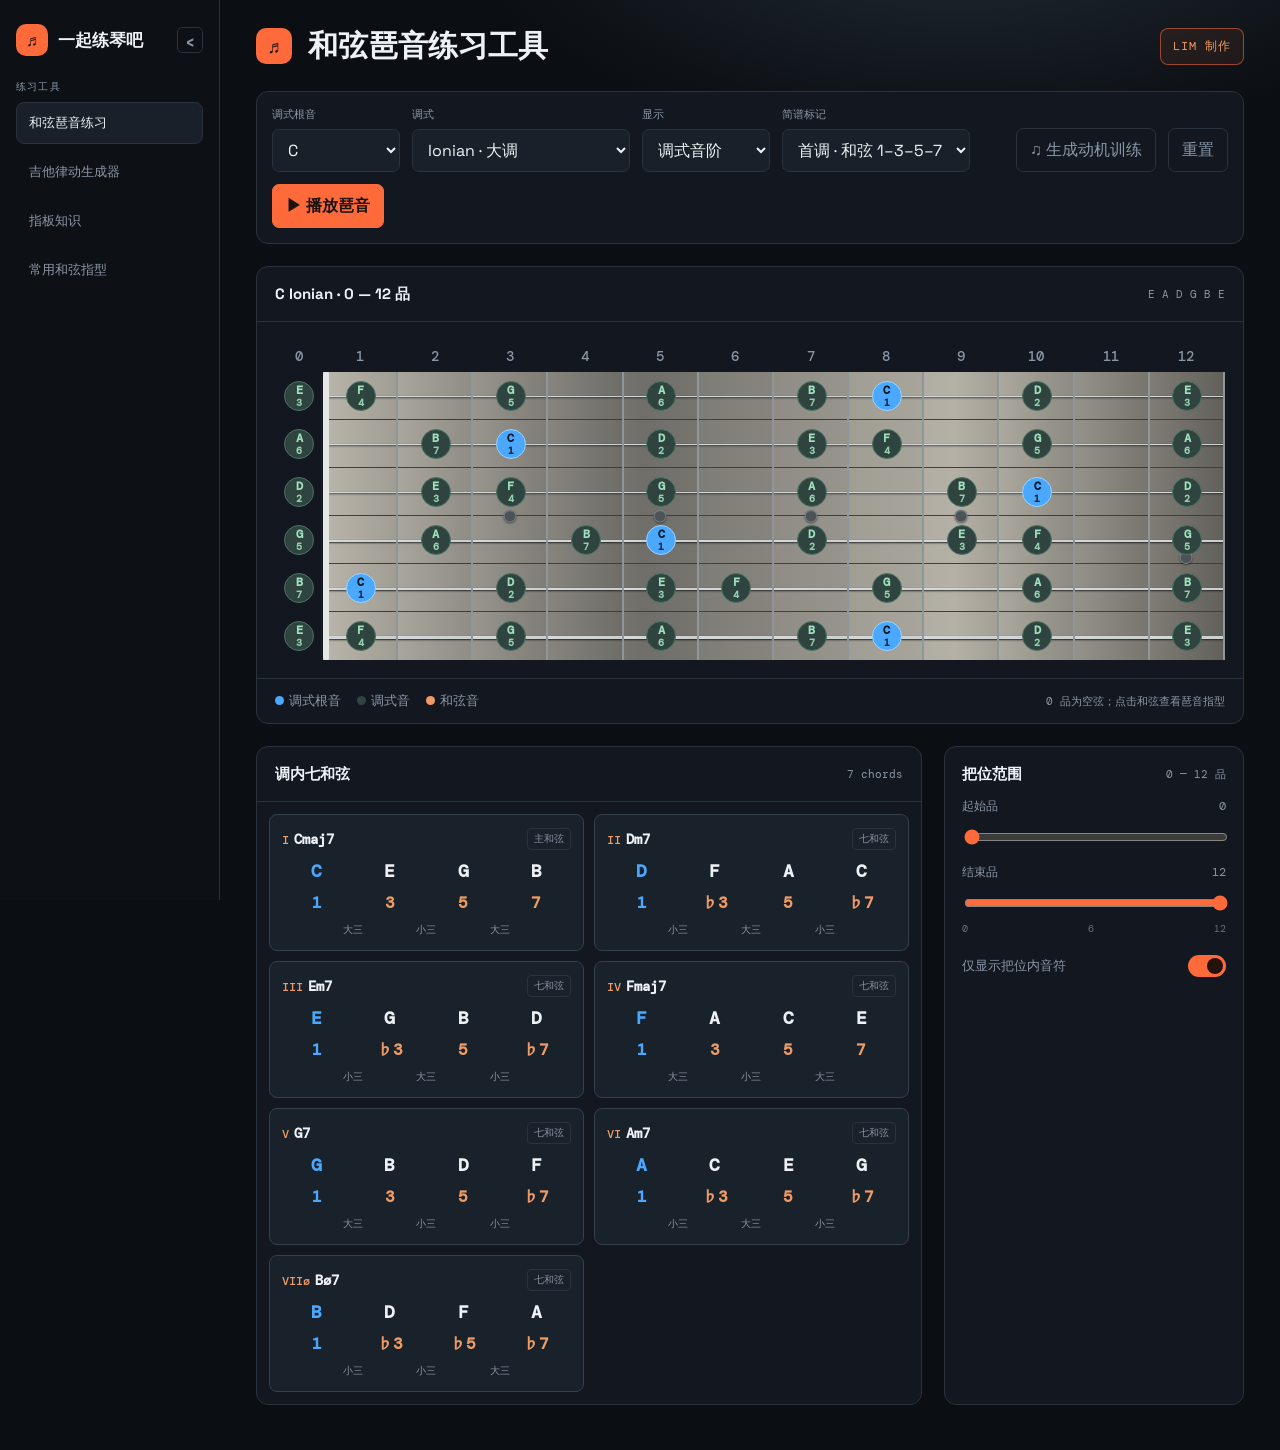
==== commit 40154bd2: "Update practice tools and chord reference Add book-style chord matrices, special chord shapes, inter" ====
--- a/index.html
+++ b/index.html
@@ -8,12 +8,12 @@
   <link rel="preconnect" href="https://fonts.gstatic.com" crossorigin>
   <link href="https://fonts.googleapis.com/css2?family=DM+Mono:wght@400;500&family=Space+Grotesk:wght@400;500;600;700&display=swap" rel="stylesheet">
   <style>
-    :root{--bg:#0b0e12;--panel:#131820;--panel2:#1a2029;--line:#2a323d;--muted:#8b96a5;--text:#eef2f6;--accent:#ec6b43;--accent2:#ef9b65;--root:#4aa8ff;--root-soft:#9bd4ff}
+    :root{--bg:#0b0e12;--panel:#131820;--panel2:#1a2029;--line:#2a323d;--muted:#8b96a5;--text:#eef2f6;--accent:#FF6A3B;--accent2:#ef9b65;--root:#4aa8ff;--root-soft:#9bd4ff}
     *{box-sizing:border-box}body{margin:0;background:radial-gradient(900px 500px at 75% -10%,#26313c 0%,transparent 60%),var(--bg);color:var(--text);font-family:'Space Grotesk',sans-serif;min-height:100vh}button,select{font:inherit;color:inherit}
     .app{display:grid;grid-template-columns:220px 1fr;min-height:100vh}.sidebar{padding:24px 16px;border-right:1px solid var(--line);background:#0d1116;display:flex;flex-direction:column;gap:24px}.platform-brand{display:flex;align-items:center;gap:10px;font-weight:600;letter-spacing:-.3px}.platform-brand .mark{width:32px;height:32px;font-size:16px}.platform-name{font-size:17px}.menu-label{font:10px 'DM Mono';letter-spacing:.12em;color:var(--muted);text-transform:uppercase;margin-bottom:8px}.tool-nav{display:grid;gap:7px}.tool-nav button{border:1px solid transparent;background:transparent;color:var(--muted);text-align:left;border-radius:8px;padding:11px 12px;cursor:pointer;font-size:13px}.tool-nav button:hover,.tool-nav button.active{background:var(--panel2);color:var(--text);border-color:var(--line)}.sidebar-note{margin-top:auto;color:var(--muted);font-size:12px;line-height:1.5;padding:12px;border:1px solid var(--line);border-radius:9px;background:var(--panel)}.mark{width:36px;height:36px;border-radius:10px;background:var(--accent);display:grid;place-items:center;color:#21140f;font-size:18px;font-weight:700;flex:0 0 auto}.eyebrow{font:11px 'DM Mono';letter-spacing:.12em;color:var(--muted);text-transform:uppercase}
-    main{padding:28px 36px 45px;max-width:1420px;width:100%;margin:auto}.topbar{display:flex;justify-content:space-between;align-items:flex-start;gap:24px;margin-bottom:26px}.title-area{min-width:0;flex:1}.title-lockup{display:flex;align-items:center;gap:16px;min-width:0}.title-copy{min-width:0}.title-line{display:flex;align-items:baseline;gap:14px;flex-wrap:wrap}.topbar h1{margin:0;font-size:30px;line-height:1.2;letter-spacing:-1px}.tool-name{font:500 13px 'DM Mono';color:var(--muted);letter-spacing:.04em;white-space:nowrap}.topbar p{margin:12px 0 0;color:var(--muted);font-size:14px}.status{display:flex;gap:8px;align-items:center;padding:9px 12px;border:1px solid var(--line);border-radius:8px;color:var(--muted);font:12px 'DM Mono'}.status.credit{color:var(--accent2);border-color:rgba(236,107,67,.55);background:rgba(236,107,67,.08);letter-spacing:.08em;white-space:nowrap}
+    main{padding:28px 36px 45px;max-width:1420px;width:100%;margin:auto}.topbar{display:flex;justify-content:space-between;align-items:flex-start;gap:24px;margin-bottom:26px}.title-area{min-width:0;flex:1}.title-lockup{display:flex;align-items:center;gap:16px;min-width:0}.title-copy{min-width:0}.title-line{display:flex;align-items:baseline;gap:14px;flex-wrap:wrap}.topbar h1{margin:0;font-size:30px;line-height:1.2;letter-spacing:-1px}.tool-name{font:500 13px 'DM Mono';color:var(--muted);letter-spacing:.04em;white-space:nowrap}.topbar p{margin:12px 0 0;color:var(--muted);font-size:14px}.status{display:flex;gap:8px;align-items:center;padding:9px 12px;border:1px solid var(--line);border-radius:8px;color:var(--muted);font:12px 'DM Mono'}.status.credit{color:var(--accent2);border-color:rgba(255,106,59,.55);background:rgba(255,106,59,.08);letter-spacing:.08em;white-space:nowrap}
     .controls{display:flex;gap:12px;align-items:end;padding:15px;background:var(--panel);border:1px solid var(--line);border-radius:12px;margin-bottom:22px}.field{display:grid;gap:7px;min-width:128px}.field label{font:11px 'DM Mono';color:var(--muted);text-transform:uppercase}.field select,.field input[type=number]{background:var(--panel2);border:1px solid var(--line);border-radius:7px;padding:9px 11px;outline:none;color:var(--text)}.field select:focus,.field input:focus{border-color:var(--accent)}.spacer{flex:1}.btn{border:1px solid var(--line);background:transparent;border-radius:7px;padding:9px 13px;cursor:pointer;color:var(--muted)}.btn:hover{color:var(--text);border-color:#596474}.btn.primary{background:var(--accent);border-color:var(--accent);color:#1c1210;font-weight:600}
-    .rhythm-panel{display:none}.rhythm-panel.active{display:block}.rhythm-hero{display:flex;justify-content:space-between;align-items:flex-end;gap:18px;margin-bottom:20px}.rhythm-hero h2{font-size:24px;margin:0 0 6px}.rhythm-hero p{margin:0;color:var(--muted);font-size:13px}.rhythm-controls{display:grid;grid-template-columns:repeat(4,minmax(0,1fr));gap:12px;margin-bottom:18px}.rhythm-controls .field{min-width:0}.rhythm-card{padding:20px}.rhythm-meta{display:flex;gap:16px;flex-wrap:wrap;color:var(--muted);font:11px 'DM Mono';margin-bottom:18px}.rhythm-grid{display:grid;grid-template-columns:repeat(16,minmax(0,1fr));gap:6px}.rhythm-step{min-height:88px;background:#202830;border:1px solid #3b4651;border-radius:8px;display:flex;flex-direction:column;align-items:center;justify-content:center;gap:7px}.rhythm-step .count{font:10px 'DM Mono';color:#7e8a98}.rhythm-step .symbol{font:600 22px 'DM Mono';color:var(--text)}.rhythm-step.hit{background:rgba(236,107,67,.16);border-color:rgba(236,107,67,.5)}.rhythm-step.rest{background:#172027;color:#74808d}.rhythm-step.accent .symbol{color:var(--accent2)}.rhythm-actions{display:flex;justify-content:flex-end;gap:9px;margin-top:18px}.rhythm-hint{margin:0;color:var(--muted);font-size:12px;line-height:1.5}
+    .rhythm-panel{display:none}.rhythm-panel.active{display:block}.rhythm-hero{display:flex;justify-content:space-between;align-items:flex-end;gap:18px;margin-bottom:20px}.rhythm-hero h2{font-size:24px;margin:0 0 6px}.rhythm-hero p{margin:0;color:var(--muted);font-size:13px}.rhythm-controls{display:grid;grid-template-columns:repeat(4,minmax(0,1fr));gap:12px;margin-bottom:18px}.rhythm-controls .field{min-width:0}.rhythm-card{padding:20px}.rhythm-meta{display:flex;gap:16px;flex-wrap:wrap;color:var(--muted);font:11px 'DM Mono';margin-bottom:18px}.rhythm-grid{display:grid;grid-template-columns:repeat(16,minmax(0,1fr));gap:6px}.rhythm-step{min-height:88px;background:#202830;border:1px solid #3b4651;border-radius:8px;display:flex;flex-direction:column;align-items:center;justify-content:center;gap:7px}.rhythm-step .count{font:10px 'DM Mono';color:#7e8a98}.rhythm-step .symbol{font:600 22px 'DM Mono';color:var(--text)}.rhythm-step.hit{background:rgba(255,106,59,.16);border-color:rgba(255,106,59,.5)}.rhythm-step.rest{background:#172027;color:#74808d}.rhythm-step.accent .symbol{color:var(--accent2)}.rhythm-actions{display:flex;justify-content:flex-end;gap:9px;margin-top:18px}.rhythm-hint{margin:0;color:var(--muted);font-size:12px;line-height:1.5}
     .grid{display:block}.card{background:var(--panel);border:1px solid var(--line);border-radius:12px}.card-head{display:flex;justify-content:space-between;align-items:center;padding:17px 18px;border-bottom:1px solid var(--line)}.card-head h2{font-size:15px;margin:0}.small{font:11px 'DM Mono';color:var(--muted)}
     .fret-wrap{padding:18px;overflow:auto}.fretboard{min-width:760px;position:relative;padding-left:48px}.strings{display:grid;gap:0;border-left:6px solid #c5cbd0;border-right:1px solid #59616a;background:linear-gradient(90deg,#b7b3a8,#6e6d68 35%,#b7b3a8 70%,#66645e);border-radius:3px;overflow:hidden}.string{height:42px;border-bottom:1px solid #3c3f40;position:relative}.string:last-child{border-bottom:0}.string:before{content:'';position:absolute;left:0;right:0;top:50%;height:var(--thick);background:#d5d8d8;box-shadow:0 1px 2px #202020}.frets{position:absolute;inset:0 0 0 48px;display:grid;grid-template-columns:repeat(12,1fr);pointer-events:none}.fret{border-right:2px solid #8e9698;position:relative;background:linear-gradient(90deg,rgba(255,255,255,.02),rgba(0,0,0,.045))}.fret:nth-child(4){border-right:3px solid #d3c3aa;box-shadow:3px 0 0 rgba(24,28,31,.8),8px 0 12px rgba(220,190,145,.14)}.fret:first-child{border-left:1px solid #aeb5b5}.fret:nth-child(3)::after,.fret:nth-child(5)::after,.fret:nth-child(7)::after,.fret:nth-child(9)::after,.fret:nth-child(12)::before,.fret:nth-child(12)::after{content:'';position:absolute;left:50%;width:11px;height:11px;transform:translateX(-50%);border-radius:50%;background:#4b5359;border:1px solid rgba(255,255,255,.28);box-shadow:0 1px 2px rgba(0,0,0,.48),inset 0 1px rgba(255,255,255,.12);z-index:1}.fret:nth-child(3)::after,.fret:nth-child(5)::after,.fret:nth-child(7)::after,.fret:nth-child(9)::after{top:50%;transform:translate(-50%,-50%)}.fret:nth-child(12)::before{top:38%;transform:translateX(-50%)}.fret:nth-child(12)::after{top:62%;transform:translateX(-50%)}.fret span{position:absolute;top:-22px;left:50%;transform:translateX(-50%);font:11px 'DM Mono';color:var(--muted)}.nut{position:absolute;left:0;top:0;bottom:0;width:6px;background:#e6e7e4;border-radius:2px}.notes{position:absolute;inset:0 0 0 48px;display:grid;grid-template-columns:repeat(12,1fr);grid-template-rows:repeat(6,42px);align-items:center;justify-items:center}.note{width:30px;height:30px;border-radius:50%;display:flex;flex-direction:column;align-items:center;justify-content:center;background:#202830;color:#aeb8c2;font:700 10px 'DM Mono';line-height:1.02;border:1px solid #3b4651;transition:.18s}.note small{display:block;font:700 8px 'DM Mono';opacity:.9;line-height:1;margin-top:2px}.note.root{background:var(--root);border-color:var(--root-soft);color:#071725;font-weight:700}.note.scale{background:#30443f;color:#9ee0bf;border-color:#4b7465}.note.chord{background:var(--accent2);color:#2b1710;border-color:#ffc29a;font-weight:700}.note.chord.root{background:var(--root);border-color:var(--root-soft);color:#071725}.note.dim{background:#44333a;color:#e7a8b9}
     .legend{display:flex;gap:16px;align-items:center;padding:13px 18px;border-top:1px solid var(--line);font-size:11px;color:var(--muted)}.legend b{display:inline-block;width:9px;height:9px;border-radius:50%;margin-right:5px;background:var(--root)}.legend .s{background:#30443f}.legend .c{background:var(--accent2)}
@@ -29,8 +29,8 @@
     .modal-backdrop{position:fixed;inset:0;z-index:30;display:none;align-items:center;justify-content:center;padding:18px;background:rgba(4,7,11,.78);backdrop-filter:blur(5px)}.modal-backdrop.open{display:flex}.motif-modal{width:min(580px,100%);max-height:calc(100vh - 36px);overflow:auto;background:var(--panel);border:1px solid #43505f;border-radius:14px;box-shadow:0 24px 70px rgba(0,0,0,.45)}.motif-head{display:flex;align-items:flex-start;justify-content:space-between;gap:14px;padding:20px 20px 15px;border-bottom:1px solid var(--line)}.motif-head h2{margin:0;font-size:19px;letter-spacing:-.3px}.motif-head p{margin:6px 0 0;color:var(--muted);font:11px 'DM Mono'}.modal-close{width:34px;height:34px;padding:0;border:1px solid var(--line);border-radius:8px;background:transparent;color:var(--muted);font-size:22px;line-height:1;cursor:pointer}.modal-close:hover{color:var(--text);border-color:#596474}.motif-body{padding:18px 20px 20px}.motif-section-label{margin:0 0 10px;color:var(--muted);font:10px 'DM Mono';letter-spacing:.1em;text-transform:uppercase}.motif-tones{display:grid;grid-template-columns:repeat(4,minmax(0,1fr));gap:8px;margin-bottom:20px}.motif-tone{display:flex;align-items:center;justify-content:space-between;gap:8px;padding:9px 10px;background:var(--panel2);border:1px solid var(--line);border-radius:8px}.motif-tone b{font:700 13px 'DM Mono';color:var(--text)}.motif-tone small{font:700 11px 'DM Mono';color:var(--accent2)}.motif-tone.root-tone{border-color:rgba(74,168,255,.65)}.motif-tone.root-tone b,.motif-tone.root-tone small{color:var(--root)}.motif-sequence{display:grid;grid-template-columns:repeat(8,minmax(0,1fr));gap:7px}.motif-step{min-height:76px;display:flex;flex-direction:column;align-items:center;justify-content:center;gap:3px;background:#202830;border:1px solid #3b4651;border-radius:9px}.motif-step .beat{font:10px 'DM Mono';color:#7e8a98}.motif-step b{font:700 16px 'DM Mono';color:var(--text)}.motif-step small{font:700 10px 'DM Mono';color:var(--accent2)}.motif-step.root-step{background:rgba(74,168,255,.16);border-color:rgba(74,168,255,.65)}.motif-step.root-step b,.motif-step.root-step small{color:var(--root)}.motif-hint{margin:16px 0 0;padding:11px 12px;border-left:2px solid var(--accent);background:#1b2027;color:var(--muted);font-size:12px;line-height:1.5}.motif-actions{display:flex;justify-content:flex-end;gap:9px;margin-top:18px}.motif-actions .btn{min-height:40px}.motif-actions .btn.primary{color:#1c1210}
     @media(max-width:900px){.app{grid-template-columns:180px 1fr}.sidebar{padding:18px 12px}main{padding:20px 16px}.side{grid-template-columns:1fr}.controls{flex-wrap:wrap}.spacer{display:none}.btn,.field select,.field input[type=number]{min-height:44px}.fret-wrap{padding:14px}.fretboard{min-width:700px}.title-lockup{gap:14px}.mark{width:36px;height:36px;font-size:18px}.rhythm-controls{grid-template-columns:repeat(2,minmax(0,1fr))}}@media(max-width:620px){.app{display:block}.sidebar{position:static;border-right:0;border-bottom:1px solid var(--line);padding:12px 16px;display:block}.platform-brand{margin-bottom:10px}.tool-nav{grid-template-columns:repeat(2,minmax(0,1fr))}.sidebar-note{display:none}.side{grid-template-columns:1fr}.chords{grid-template-columns:1fr}.topbar{display:block}.title-lockup{align-items:flex-start;gap:12px}.mark{width:32px;height:32px;font-size:16px}.status{margin-top:16px;width:max-content}.topbar h1{font-size:26px}.fretboard{min-width:650px}.string{height:44px}.notes{grid-template-rows:repeat(6,44px)}.open-notes{grid-template-rows:repeat(6,44px)}.note,.note.chord{width:27px;height:27px}.rhythm-controls{grid-template-columns:1fr 1fr}.rhythm-grid{grid-template-columns:repeat(8,minmax(0,1fr))}.rhythm-step{min-height:70px}.rhythm-actions{flex-direction:column}.rhythm-actions .btn{width:100%}.motif-body{padding:16px}.motif-tones{gap:6px}.motif-tone{padding:8px 7px;display:grid;justify-items:center;gap:3px}.motif-sequence{grid-template-columns:repeat(4,minmax(0,1fr));gap:6px}.motif-step{min-height:68px}.motif-actions{flex-direction:column-reverse}.motif-actions .btn{width:100%}}@media(max-width:480px){.title-lockup{flex-wrap:wrap;row-gap:10px}.title-copy{flex:1 1 180px}.topbar p{margin-top:10px}.title-line{gap:8px}.rhythm-controls{grid-template-columns:1fr}.rhythm-grid{grid-template-columns:repeat(4,minmax(0,1fr))}.chords .chord{gap:8px}.chord-interval-row span{font-size:10px}}
     main{min-width:0;margin:0 auto}.controls{flex-wrap:wrap}.topbar h1,.platform-brand{letter-spacing:0}.rhythm-card{padding:0;background:none;border:0}.rhythm-bar{border-top:1px solid var(--line);padding:18px 0}.rhythm-bar-head{display:flex;justify-content:space-between;align-items:center;gap:12px;margin-bottom:12px}.rhythm-bar-head strong{font-family:'DM Mono',monospace}.rhythm-bar-head small{display:block;color:var(--muted);margin-top:6px;font-family:monospace}.rhythm-grid{grid-template-columns:repeat(var(--steps),minmax(38px,1fr));overflow-x:auto;padding:3px 2px 10px}.rhythm-step{min-height:78px;gap:5px}.rhythm-step.current{outline:2px solid var(--root);background:#203d49}.rhythm-step small{font:11px monospace}.rhythm-options{display:flex;gap:20px;flex-wrap:wrap;margin:18px 0}.rhythm-options label{display:flex;align-items:center;gap:8px;min-height:44px}.rhythm-options input{accent-color:var(--accent)}.rhythm-actions{flex-wrap:wrap;margin-bottom:20px}.rhythm-controls select{width:100%}.btn{min-height:44px}.sidebar-note,.rhythm-hero,#pageSubtitle{display:none}@media(max-width:1100px){.side{grid-template-columns:1fr}.app{grid-template-columns:175px minmax(0,1fr)}main{padding:24px 18px}}@media(max-width:820px){.app{display:block}.sidebar{padding:14px 18px;border-right:0;border-bottom:1px solid var(--line);gap:12px}.tool-nav{grid-template-columns:1fr 1fr}.menu-label{display:none}.platform-brand{margin-bottom:0}.topbar h1{font-size:24px}.rhythm-controls{grid-template-columns:repeat(2,minmax(0,1fr))}}@media(max-width:480px){.rhythm-step{min-height:68px}.rhythm-bar-head{align-items:flex-start}.rhythm-bar-head small{max-width:220px;line-height:1.7}.legend{flex-wrap:wrap}}
-    .rhythm-section{padding:18px 0;border-top:1px solid var(--line)}.rhythm-section h3{margin:0 0 14px;font:600 13px 'DM Mono';color:var(--text)}.rhythm-chipset{display:flex;flex-wrap:wrap;gap:7px}.rhythm-chip{min-height:38px;padding:8px 11px;border:1px solid var(--line);border-radius:7px;background:var(--panel);color:var(--muted);cursor:pointer}.rhythm-chip.active{border-color:var(--accent);background:rgba(236,107,67,.13);color:var(--text)}.track-mixer{display:grid;grid-template-columns:repeat(3,minmax(0,1fr));gap:10px}.track-strip{padding:12px;border:1px solid var(--line);border-radius:8px;background:var(--panel)}.track-strip label{display:flex;justify-content:space-between;gap:8px;margin-bottom:9px}.rhythm-detail-grid{display:grid;grid-template-columns:1.5fr 1fr;gap:16px;margin-top:18px}.rhythm-detail{padding:16px;border:1px solid var(--line);background:var(--panel);border-radius:8px}.rhythm-detail h3{margin:0 0 10px;font-size:13px}.path-notes{display:flex;flex-wrap:wrap;gap:7px}.path-note{padding:7px 9px;border-radius:6px;background:#202830;border:1px solid #3b4651;font:11px 'DM Mono'}.path-note.root{border-color:var(--root);color:var(--root-soft)}@media(max-width:820px){.track-mixer,.rhythm-detail-grid{grid-template-columns:1fr}}
-.app.sidebar-collapsed{grid-template-columns:76px 1fr}.sidebar-collapsed .sidebar{padding:16px 10px;align-items:center}.sidebar-collapsed .platform-brand{width:100%;justify-content:center;flex-wrap:wrap}.sidebar-collapsed .platform-name,.sidebar-collapsed .menu-label,.sidebar-collapsed .sidebar-note{display:none}.sidebar-collapsed .tool-nav{width:100%}.sidebar-collapsed .tool-nav button{font-size:0;text-align:center;padding:12px 4px}.sidebar-collapsed #navChord:before{content:'♫';font-size:20px}.sidebar-collapsed #navRhythm:before{content:'♬';font-size:20px}.platform-brand{cursor:pointer}.platform-brand:after{content:'‹';margin-left:auto;width:24px;height:24px;display:grid;place-items:center;border:1px solid var(--line);border-radius:5px;color:var(--muted);font-size:18px}.sidebar-collapsed .platform-brand:after{content:'›';margin-left:0}
+    .rhythm-section{padding:18px 0;border-top:1px solid var(--line)}.rhythm-section h3{margin:0 0 14px;font:600 13px 'DM Mono';color:var(--text)}.rhythm-chipset{display:flex;flex-wrap:wrap;gap:7px}.rhythm-chip{min-height:38px;padding:8px 11px;border:1px solid var(--line);border-radius:7px;background:var(--panel);color:var(--muted);cursor:pointer}.rhythm-chip.active{border-color:var(--accent);background:rgba(255,106,59,.13);color:var(--text)}.track-mixer{display:grid;grid-template-columns:repeat(3,minmax(0,1fr));gap:10px}.track-strip{padding:12px;border:1px solid var(--line);border-radius:8px;background:var(--panel)}.track-strip label{display:flex;justify-content:space-between;gap:8px;margin-bottom:9px}.rhythm-detail-grid{display:grid;grid-template-columns:1.5fr 1fr;gap:16px;margin-top:18px}.rhythm-detail{padding:16px;border:1px solid var(--line);background:var(--panel);border-radius:8px}.rhythm-detail h3{margin:0 0 10px;font-size:13px}.path-notes{display:flex;flex-wrap:wrap;gap:7px}.path-note{padding:7px 9px;border-radius:6px;background:#202830;border:1px solid #3b4651;font:11px 'DM Mono'}.path-note.root{border-color:var(--root);color:var(--root-soft)}@media(max-width:820px){.track-mixer,.rhythm-detail-grid{grid-template-columns:1fr}}
+.sidebar{position:sticky;top:0;align-self:start;height:100vh;height:100dvh;overflow-y:auto}.app.sidebar-collapsed{grid-template-columns:76px 1fr}.sidebar-collapsed .sidebar{padding:16px 10px;align-items:center}.sidebar-collapsed .platform-brand{width:100%;justify-content:center;flex-wrap:wrap}.sidebar-collapsed .platform-name,.sidebar-collapsed .menu-label,.sidebar-collapsed .sidebar-note{display:none}.sidebar-collapsed .tool-nav{width:100%}.sidebar-collapsed .tool-nav button{font-size:0;text-align:center;padding:12px 4px}.sidebar-collapsed #navChord:before{content:'♫';font-size:20px}.sidebar-collapsed #navRhythm:before{content:'♬';font-size:20px}.platform-brand{cursor:pointer}.platform-brand:after{content:'‹';margin-left:auto;width:24px;height:24px;display:grid;place-items:center;border:1px solid var(--line);border-radius:5px;color:var(--muted);font-size:18px}.sidebar-collapsed .platform-brand:after{content:'›';margin-left:0}@media(max-width:820px){.sidebar{position:static;height:auto;overflow:visible}}
 </style>
 <style>
 .groove-layout{display:grid;grid-template-columns:300px minmax(0,1fr);gap:16px;align-items:start}.groove-settings,.result-card{border:1px solid var(--line);background:var(--panel);border-radius:10px;overflow:hidden}.groove-settings section{padding:15px;border-top:1px solid var(--line)}.groove-settings h3{margin:0 0 13px;font:600 11px monospace;color:var(--muted)}.practice-tabs,.segmented{display:flex;gap:5px;padding:8px}.practice-tabs button,.segmented button{flex:1;min-height:40px;border:1px solid var(--line);border-radius:6px;background:#181e25;color:var(--muted);cursor:pointer}.practice-tabs .active,.segmented .active{background:var(--accent);color:#21130f;font-weight:700}.control-grid{display:grid;grid-template-columns:1fr 1fr;gap:10px}.control-grid[hidden]{display:none}.control-grid .field,.mixer .field{min-width:0}.groove-layout select,.groove-layout input[type=number]{width:100%;min-height:42px;background:#11161c;border:1px solid var(--line);border-radius:6px;color:var(--text);padding:7px}.slider-label{display:grid;grid-template-columns:1fr auto;gap:8px;margin-top:13px;color:var(--muted);font-size:12px}.slider-label input{grid-column:1/-1}.harmony-edit{display:grid;grid-template-columns:1fr 1fr;gap:6px;margin:10px 0}.harmony-edit>div{display:grid;grid-template-columns:20px 1fr 25px;align-items:center;background:#11161c;border:1px solid var(--line);border-radius:6px;padding:3px}.harmony-edit span{text-align:center;font:10px monospace;color:var(--muted)}.harmony-edit button{border:0;background:none;color:var(--muted);font-size:18px}.generate-wide{width:calc(100% - 30px);margin:15px}.groove-workspace{min-width:0;padding:0!important;margin:0!important}.transport{display:flex;align-items:center;gap:8px;flex-wrap:wrap;padding:12px;background:var(--panel);border:1px solid var(--line);border-radius:8px}.transport .active{color:var(--text);border-color:var(--root)}#ggTempoDisplay,#ggSoundStatus{font:11px monospace;color:var(--muted)}#ggSoundStatus{width:100%}.mixer{display:grid;grid-template-columns:repeat(3,minmax(0,1fr));gap:10px;margin:12px 0}.mixer>div{padding:10px;border:1px solid var(--line);background:var(--panel);border-radius:8px}.mixer label{display:grid;gap:7px;color:var(--muted);font-size:11px;margin-top:8px}.result-card{margin-bottom:12px}.result-card>header{display:flex;justify-content:space-between;gap:12px;align-items:center;padding:14px 16px;border-bottom:1px solid var(--line);flex-wrap:wrap}.result-card h2{font-size:14px;margin:0 0 4px}.result-card header span{font:10px monospace;color:var(--muted)}.result-bars{display:grid;grid-template-columns:repeat(2,minmax(0,1fr));gap:10px;padding:12px}.result-bar{padding:10px;background:#171d24;border:1px solid var(--line);border-radius:7px}.result-bar.playing{border-color:var(--root);box-shadow:inset 3px 0 var(--root)}.result-bar>header{display:flex;justify-content:space-between;align-items:center;margin-bottom:8px;gap:6px}.result-bar strong{font:600 12px monospace}.result-bar header button{border:1px solid var(--line);background:none;color:var(--muted);border-radius:5px;padding:5px 7px;min-height:36px}.pitch-lanes>div{display:grid;grid-template-columns:32px 1fr;align-items:center}.pitch-lanes>div>span{font:9px monospace;color:var(--muted)}.lane{position:relative;height:37px;border-bottom:1px solid #252d36;background:repeating-linear-gradient(90deg,transparent 0,transparent calc(25% - 1px),#2d3640 calc(25% - 1px),#2d3640 25%)}.event{position:absolute;left:calc(var(--start)/var(--ticks)*100%);width:calc(var(--duration)/var(--ticks)*100%);min-width:12px;height:29px;top:4px;border:0;border-radius:4px;font:700 10px monospace;cursor:pointer;color:#10161c;overflow:hidden;padding:1px}.event.selected{outline:2px solid white;z-index:2}.role-root{background:var(--root)!important}.role-chord{background:var(--accent2)!important}.role-scale{background:#99c3a4!important}.role-passing{background:#ed7fa0!important}.drum-view{padding:0 12px 12px;overflow:auto}.drum-row{display:grid;grid-template-columns:54px 1fr;align-items:center;min-width:450px}.drum-row>strong{font:9px monospace;color:var(--muted)}.drum-bars{display:grid;grid-template-columns:repeat(var(--bars,4),1fr);gap:10px}.drum-grid{height:27px;position:relative;background:repeating-linear-gradient(90deg,#161c22 0,#161c22 calc(25% - 1px),#2d3640 calc(25% - 1px),#2d3640 25%)}.drum-grid i{position:absolute;left:calc(var(--start)/var(--ticks)*100%);top:8px;width:7px;height:7px;border-radius:50%;background:var(--accent)}.drum-grid .snare{background:var(--root)}.drum-grid .hat{height:3px;border-radius:0;background:#aab4be}.warning-note,.error-note{margin:10px 12px 0;padding:9px 11px;border-left:2px solid var(--accent);background:#211c1b;color:#d4b5aa;font-size:12px}.error-note{color:#ffb4b4}.mini-fretboard{padding:12px;overflow:auto}.fret-numbers,.fret-string{min-width:620px;display:grid;grid-template-columns:35px repeat(var(--frets,13),1fr)}.fret-numbers span{text-align:center;font:10px monospace;color:var(--muted);padding:5px}.fret-string>span{font:11px monospace;display:grid;place-items:center}.fret-string button{height:38px;border:0;border-right:1px solid #858b8d;border-bottom:1px solid #343b40;background:#706f69;color:#242424;font:700 10px monospace}.fret-string button[class]{color:#07131d}.fret-legend{display:flex;flex-wrap:wrap;gap:16px;padding:0 15px 14px;font-size:10px;color:var(--muted)}.fret-legend .root{color:var(--root)}.fret-legend .chord{color:var(--accent2)}.fret-legend .scale{color:#99c3a4}.fret-legend .passing{color:#ed7fa0}.note-explain>div,.note-explain>p{padding:0 16px}.note-explain>div{padding-top:14px}.note-explain strong{font:700 15px monospace}.note-explain p{color:var(--muted);font-size:12px;line-height:1.7}.note-explain>p{padding-bottom:14px}
@@ -51,6 +51,65 @@
 @media(max-width:1180px){.groove-layout{grid-template-columns:270px minmax(0,1fr)}.result-bars{grid-template-columns:1fr}}
 @media(max-width:950px){.groove-layout,.groove-layout.settings-collapsed{grid-template-columns:1fr}.groove-settings{display:grid;grid-template-columns:1fr 1fr}.practice-tabs,.generate-wide{grid-column:1/-1}.groove-settings section{border:1px solid var(--line)}.groove-settings.collapsed{width:max-content}.groove-settings.collapsed #ggCollapse{margin:3px}}
 @media(max-width:620px){.groove-settings,.mixer{grid-template-columns:1fr}.control-grid{grid-template-columns:1fr 1fr}.transport .btn{padding:8px 10px}.result-card header .btn{padding:6px 8px}}
+/* Settings sit above the practice workspace at every screen width. */
+.score-zoom{display:none}
+.groove-layout{grid-template-columns:minmax(0,1fr)}
+.groove-settings{display:grid;grid-template-columns:repeat(3,minmax(0,1fr));align-items:start;gap:0}
+.groove-settings>#ggCollapse{grid-column:1/-1;justify-self:end;margin:10px 12px 0}
+.groove-settings>.practice-tabs{grid-column:1/-1;width:min(420px,100%);padding:8px 12px 12px}
+.groove-settings>section{min-width:0;align-self:stretch;border:0;border-top:1px solid var(--line);padding:16px}
+.groove-settings>section:last-of-type{grid-column:span 2}
+.groove-settings>.generate-wide{grid-column:1/-1;justify-self:end;width:auto;min-width:200px;margin:12px 16px 16px}
+.groove-workspace{width:100%;max-width:none}
+@media(max-width:1100px){.groove-settings{grid-template-columns:repeat(2,minmax(0,1fr))}.groove-settings>section:last-of-type{grid-column:1/-1}}
+@media(max-width:620px){.groove-settings{grid-template-columns:minmax(0,1fr)}.groove-settings>.generate-wide{justify-self:stretch;width:auto;min-width:0}}
+.groove-settings{display:block}.settings-header{display:flex;align-items:center;gap:8px;padding:10px;flex-wrap:wrap}.settings-header .practice-tabs{padding:0;min-width:240px}.settings-header .generate-wide{width:auto;margin:0 0 0 auto}.settings-header #ggCollapse{margin:0}.settings-columns{display:grid;grid-template-columns:1fr 1.2fr 1.1fr;align-items:start}.settings-columns>div{min-width:0}.settings-columns section{padding:12px;border-top:1px solid var(--line)}.settings-columns h3{margin-bottom:10px}.settings-columns .control-grid{gap:8px}.settings-columns .rhythm-chip{min-height:36px;padding:6px 8px}.settings-columns .segmented{padding:8px 0 0}.settings-columns .harmony-edit{grid-template-columns:repeat(3,minmax(0,1fr))}
+.practice-options{display:flex;align-items:center;flex-wrap:wrap;gap:10px;padding:12px 0}.practice-options label{display:flex;align-items:center;gap:6px;font-size:13px}.practice-options select{width:auto;max-width:240px}.audio-options{padding:10px 12px;margin-bottom:8px;border:1px solid var(--line);border-radius:8px}.audio-options summary{cursor:pointer;min-height:32px}.audio-options>.btn{margin:4px}.audio-options #ggSoundStatus{display:block;padding:6px}.practice-dock{position:fixed;bottom:0;left:0;right:0;z-index:20;border-radius:12px 12px 0 0;box-shadow:0 -6px 24px #0006;padding:12px max(16px,env(safe-area-inset-right)) calc(12px + env(safe-area-inset-bottom));justify-content:center;background:#131820f5}.practice-dock .btn{min-height:48px}.practice-dock #ggPlay{min-width:110px;font-size:18px}.practice-dock #ggPhase{font-size:14px;color:var(--root-soft)}.groove-layout{padding-bottom:160px}.outside-loop{opacity:.45}.solo-bar{margin-top:8px}.practice-focus .groove-settings,.practice-focus .audio-options,.practice-focus .note-explain,.practice-focus .result-card:has(#ggFretboard),.practice-focus .result-card>header>div:last-child:has(#ggSave){display:none}.practice-focus .result-bars{grid-template-columns:1fr 1fr}.btn:disabled{opacity:.4;cursor:default}
+@media(max-width:1100px){.settings-columns{grid-template-columns:1fr 1fr}.settings-columns>div:last-child{grid-column:1/-1}.settings-columns>div:last-child .control-grid{grid-template-columns:repeat(3,minmax(0,1fr))}.settings-columns .harmony-edit{grid-template-columns:repeat(4,minmax(0,1fr))}}
+@media(max-width:620px){.settings-columns{grid-template-columns:1fr}.settings-columns>div:last-child .control-grid{grid-template-columns:1fr 1fr}.settings-header .practice-tabs{flex:1;min-width:200px}.settings-header .generate-wide{margin:0}.practice-dock{gap:6px;padding-top:8px}.practice-dock #ggPhase{flex-basis:100%;text-align:center}.practice-dock .btn{padding:8px}.practice-focus .result-bars{grid-template-columns:1fr}.groove-layout{padding-bottom:210px}}
+/* Immersive practice: the score and its transport are the entire page. */
+body.score-focus .app{display:block;grid-template-columns:minmax(0,1fr)}
+body.score-focus .app>.sidebar,body.score-focus .app>main>.topbar{display:none}
+body.score-focus .app>main{max-width:none;padding:12px;width:100%}
+.practice-focus .practice-options,.practice-focus .notation-toolbar,.practice-focus #ggWarnings,.practice-focus #ggDrums,.practice-focus .result-card>header,.practice-focus .solo-bar,.practice-focus [data-lock],.practice-focus .voicing-label{display:none}
+.practice-focus .practice-dock>*{display:none}
+.practice-focus .practice-dock>#ggPlay,.practice-focus .practice-dock>#ggFocus,.practice-focus .practice-dock>#ggPhase{display:block}
+.practice-focus .practice-dock>.score-zoom{display:flex;align-items:center;gap:8px}
+.practice-focus .result-bars{grid-template-columns:repeat(2,minmax(0,1fr));padding:10px;gap:18px}
+.practice-focus .result-bar{padding:16px;overflow-x:auto}
+.practice-focus .result-bar .pitch-lanes,.practice-focus .result-bar .beat-guide{min-width:calc(460px * var(--score-zoom))}
+.practice-focus .pitch-lanes>div{grid-template-columns:calc(40px * var(--score-zoom)) 1fr}
+.practice-focus .pitch-lanes>div>span{font-size:calc(12px * var(--score-zoom))}
+.practice-focus .lane,.practice-focus .tab-lanes .lane{height:calc(42px * var(--score-zoom))}
+.practice-focus .event{height:calc(34px * var(--score-zoom));font-size:calc(13px * var(--score-zoom));top:calc(4px * var(--score-zoom))}
+.practice-focus .event small{font-size:calc(11px * var(--score-zoom))}
+.practice-focus .result-bar strong{font-size:calc(18px * var(--score-zoom))}
+.practice-focus .result-bar .beat-guide{font-size:calc(12px * var(--score-zoom))}
+.practice-focus .stroke{font-size:calc(16px * var(--score-zoom));min-height:44px;min-width:36px}
+.practice-focus .outside-loop{display:none}
+@media(max-width:700px){.practice-focus .result-bars{grid-template-columns:minmax(0,1fr)}}
+
+</style>
+<style>
+#knowledgePanel[hidden]{display:none}.ik-section{padding:22px;margin-bottom:20px}.ik-section h2{margin:0 0 12px;font-size:21px}.ik-section p{color:var(--muted);font-size:14px;line-height:1.7}.ik-table-wrap{overflow:auto}.ik-section table{width:100%;border-collapse:collapse;text-align:left}.ik-section th,.ik-section td{padding:10px 14px;border-bottom:1px solid var(--line);font-variant-numeric:tabular-nums}.ik-section th{color:var(--muted);font-size:13px}.ik-section td:nth-child(n+2){font-family:monospace;font-size:16px}.ik-open{display:flex;flex-wrap:wrap;gap:14px;background:var(--panel2);padding:16px;border-radius:8px}.ik-open div{display:grid;gap:8px}.ik-open b{color:var(--root-soft)}.ik-open span{font-size:13px;color:var(--muted)}.ik-tip{border-left:3px solid var(--root);padding:8px 12px;background:var(--panel2)}.ik-cards{display:grid;grid-template-columns:repeat(2,minmax(0,1fr));gap:14px}.ik-card{padding:14px;background:#19212a;border:1px solid #35404d;border-radius:9px;min-width:0}.ik-card h3{font-size:17px;margin:0}.ik-card-head{display:flex;align-items:center;justify-content:space-between;gap:8px}.ik-card-head span{color:var(--muted);font-size:13px}.ik-card svg{display:block;width:100%;height:auto;margin-top:12px}.ik-card p{margin:8px 0 0;font-size:13px}.ik-wire{stroke:#67717c;stroke-width:1}.ik-link{stroke:#c7d1d9;stroke-width:2}.ik-fret{fill:#aeb9c6;font:12px monospace;text-anchor:middle}.ik-string{fill:#d5dce3;font:700 13px monospace}.ik-dot{text-anchor:middle;fill:#111820;font:700 12px monospace}.ik-controls{display:flex;flex-wrap:wrap;gap:14px}.ik-controls label{display:grid;gap:8px;color:var(--muted);font-size:13px}.ik-controls select{padding:10px;background:var(--panel2);border:1px solid var(--line);border-radius:7px;min-height:44px}.ik-unavailable{min-height:160px;display:grid;align-content:center;text-align:center;color:var(--muted);line-height:1.8;font-size:14px}.sidebar-collapsed #navKnowledge:before{content:'♮';font-size:20px}@media(max-width:700px){.ik-cards{grid-template-columns:1fr}.ik-section{padding:16px}.ik-section th,.ik-section td{padding:9px 7px}.tool-nav{grid-template-columns:repeat(3,minmax(0,1fr))}.sidebar-collapsed .tool-nav{grid-template-columns:1fr}}
+#knowledgePanel .ik-interval-table{min-width:740px}#knowledgePanel .ik-interval-table th[scope=row]{color:var(--text);font-size:15px;white-space:nowrap}#knowledgePanel .ik-interval-table td:last-child{font-family:inherit;font-size:14px;white-space:nowrap}.ik-pairs{display:flex;flex-wrap:wrap;gap:8px 14px;min-width:280px}.ik-pairs span{display:inline-block;white-space:nowrap;min-width:50px;font:600 16px monospace;color:var(--root-soft)}.ik-consonance{display:inline-block;border:1px solid var(--line);border-radius:5px;padding:5px 8px}.ik-controls .btn{align-self:end}
+.ik-open-board-wrap{max-width:850px;overflow-x:auto}.ik-open-board{display:block;min-width:650px;width:100%;height:auto}.ik-open-interval{fill:var(--text);font:500 12px 'DM Mono',monospace}.ik-view-toggle{display:inline-flex;gap:4px;margin:12px 0;padding:4px;border:1px solid var(--line);border-radius:7px;background:var(--panel2)}.ik-view-toggle button{min-height:44px;padding:8px 14px;border:1px solid transparent;border-radius:5px;background:transparent;color:var(--muted);cursor:pointer}.ik-view-toggle button.active{background:var(--accent);color:#21130f;font-weight:700}.ik-custom-control[hidden]{display:none}.ik-all-shapes{display:block}.ik-shape-group{margin-top:18px;padding-top:18px;border-top:1px solid var(--line)}.ik-shape-group>h3{font-size:19px;margin:0 0 12px}.ik-shape-group>h3 small{font-size:13px;color:var(--muted);font-weight:400}.ik-typical-grid{display:grid;grid-template-columns:repeat(3,minmax(0,1fr));gap:12px}.ik-typical-grid .ik-card h3{font-size:15px}.ik-shape-kind{color:var(--root-soft)!important;font-size:13px!important;margin:8px 0 0!important}@media(max-width:1060px){.ik-typical-grid{grid-template-columns:repeat(2,minmax(0,1fr))}}@media(max-width:700px){.ik-typical-grid{grid-template-columns:minmax(0,1fr)}}
+.ik-combined-board{overflow-x:auto;border:1px solid var(--line);background:#19212a;border-radius:7px;padding:8px}.ik-combined-board svg{display:block;width:100%;min-width:850px;max-height:320px}.ik-combined-board .ik-link{stroke:#f3d1a7;stroke-width:2;stroke-linecap:round}
+#knowledgePanel .ik-consonance{font-weight:600;white-space:nowrap}
+#knowledgePanel .ik-consonance-perfect{color:#add9ff;background:#19364e;border-color:#4b92c9}
+#knowledgePanel .ik-consonance-stable{color:#adf0d0;background:#193d33;border-color:#4f9e7e}
+#knowledgePanel .ik-consonance-soft{color:#ffe0a0;background:#49391e;border-color:#b88a3e}
+#knowledgePanel .ik-consonance-tense{color:#ffc0b4;background:#4c2829;border-color:#c46e66}
+
+</style>
+<style>
+#chordShapesPanel[hidden]{display:none}.cs-intro{display:flex;align-items:end;justify-content:space-between;gap:24px;padding:22px;margin-bottom:22px}.cs-intro h2{margin:0 0 8px;font-size:22px}.cs-intro p{max-width:760px;margin:0;color:var(--muted);line-height:1.7}.cs-intro label{display:grid;gap:8px;min-width:230px;color:var(--muted);font-size:13px}.cs-intro select{min-height:44px;padding:9px 11px;background:var(--panel2);border:1px solid var(--line);border-radius:7px;color:var(--text)}
+.cs-book-section{margin:0 0 34px;padding-top:20px;border-top:1px solid var(--line)}.cs-book-title{display:flex;align-items:end;justify-content:space-between;gap:18px;margin-bottom:15px}.cs-book-title h2{margin:0;font-size:24px}.cs-book-title p{margin:7px 0 0;color:var(--muted);font-size:13px;line-height:1.6}.cs-matrix-wrap{overflow-x:auto;padding:1px 1px 12px}.cs-matrix{display:grid;grid-template-columns:92px repeat(var(--cs-columns),minmax(145px,1fr));gap:10px;min-width:calc(92px + var(--cs-columns)*155px)}.cs-corner,.cs-column-title,.cs-row-title{min-width:0;padding:10px}.cs-corner{align-self:end;color:var(--muted);font:11px 'DM Mono',monospace}.cs-column-title{align-self:end;text-align:center}.cs-column-title b{display:block;font:700 16px 'DM Mono',monospace}.cs-column-title span{display:block;margin-top:5px;color:var(--root-soft);font:600 10px 'DM Mono',monospace}.cs-row-title{position:sticky;left:0;z-index:2;align-self:stretch;display:grid;align-content:center;border-right:1px solid var(--line);background:var(--bg)}.cs-row-title b{font-size:15px}.cs-row-title span{margin-top:6px;color:var(--muted);font:11px 'DM Mono',monospace}
+.cs-card{min-width:0;padding:12px;background:#19212a;border:1px solid #35404d;border-radius:7px}.cs-card header{display:flex;align-items:baseline;justify-content:space-between;gap:7px}.cs-card h3{margin:0;font:700 17px 'DM Mono',monospace}.cs-formula{color:var(--root-soft);font:600 9px 'DM Mono',monospace;text-align:right;white-space:nowrap}.cs-card svg{display:block;width:100%;height:auto;max-height:250px;margin-top:6px}.cs-wire{stroke:#aeb7bf;stroke-width:1}.cs-fret{stroke:#6c7680;stroke-width:2}.cs-nut{stroke:#dce2e7;stroke-width:6}.cs-string,.cs-base{fill:#b8c1c9;font:600 11px 'DM Mono',monospace;text-anchor:middle}.cs-base{text-anchor:start}.cs-open{fill:#89949e;font:18px sans-serif;text-anchor:middle}.cs-open-circle{fill:#18212a;stroke:#aeb7bf;stroke-width:2}.cs-open-label{fill:#e8edf1;font:700 8px 'DM Mono',monospace;text-anchor:middle}.cs-root{fill:#ef776f}.cs-tone{fill:#69bdf3}.cs-dot{fill:#10171d;font:700 10px 'DM Mono',monospace;text-anchor:middle}.sidebar-collapsed #navChordShapes:before{content:'♯';font-size:20px}
+.cs-catalog{display:grid;grid-template-columns:repeat(6,minmax(145px,1fr));gap:10px}.cs-catalog .cs-card svg{max-height:235px}
+@media(max-width:1200px){.cs-catalog{grid-template-columns:repeat(4,minmax(145px,1fr))}}
+@media(max-width:820px){.cs-intro{align-items:stretch;flex-direction:column}.cs-intro label{min-width:0}.cs-book-title h2{font-size:21px}.cs-matrix{grid-template-columns:78px repeat(var(--cs-columns),142px);min-width:calc(78px + var(--cs-columns)*152px)}.cs-row-title{padding:8px}.cs-card{padding:10px}}
+@media(max-width:620px){.cs-catalog{grid-template-columns:repeat(2,minmax(140px,1fr))}}
 
 </style>
 </head>
@@ -81,6 +140,7 @@
  const source=scales[c.scale],s=source.length===7?source:(c.scale==='majorPent'?scales.major:scales.minor),d=mod(degree,7),r=mod(c.key+s[d]);
  const interval=o=>s[(d+o)%7]+12*Math.floor((d+o)/7)-s[d];
  let kind=c.voicing==='mixed'?['triad','seventh','extension','sus','inversion'][index%5]:c.voicing;
+ if(kind==='extension'&&Number(c.extension)===0)kind='seventh';
  const third=interval(2),fifth=interval(4),seventh=interval(6),tri=third===3?(fifth===6?'dim':'m'):(fifth===8?'aug':'');
  let ints=[0,third,fifth],suffix=tri,bass=r;
  if(kind!=='triad'&&kind!=='sus'){ints.push(seventh);suffix=tri==='dim'?(seventh===9?'dim7':'m7♭5'):tri==='m'?(seventh===11?'m(maj7)':'m7'):tri==='aug'?(seventh===11?'maj7♯5':'7♯5'):(seventh===11?'maj7':'7');}
@@ -180,23 +240,64 @@
 function options(map,current){return Object.entries(map).map(([v,n])=>`<option value="${v}" ${v===current?'selected':''}>${n}</option>`).join('')}
 function field(label,id,content){return `<div class="field"><label for="${id}">${label}</label>${content}</div>`}
 function select(label,id,map,value){return field(label,id,`<select id="${id}">${options(map,value)}</select>`)}
-function setup(){
- const c=state.config;$('rhythmPanel').innerHTML=`<div class="groove-layout"><aside class="groove-settings"><div class="practice-tabs"><button data-practice="normal" class="active">普通模式</button><button data-practice="sequence">模进练习</button></div><section><h3>基础设置 / CORE</h3><div class="control-grid">${select('调性','ggKey',Object.fromEntries(E.names.map((n,i)=>[i,n])),String(c.key))}${select('调式','ggScale',scaleNames,c.scale)}${select('拍号','ggMeter',{'4/4':'4/4','3/4':'3/4','6/8':'6/8','5/4':'5/4'},c.meter)}${field('速度 BPM','ggTempo',`<input id="ggTempo" type="number" min="40" max="220" value="${c.tempo}">`)}</div></section><section><h3>律动设定 / GROOVE</h3><div id="normalControls" class="control-grid">${select('生成方式','ggMode',modeNames,c.mode)}${select('风格','ggStyle',{funk:'Funk',rock:'Rock',motown:'Motown',rnb:'R&B / Neo Soul',reggae:'Reggae',jazz:'Jazz Swing'},c.style)}${select('难度','ggDifficulty',{easy:'初级',medium:'中级',hard:'高级'},c.difficulty)}${select('密度','ggDensity',{sparse:'稀疏',medium:'中等',dense:'密集'},c.density)}${select('演奏感觉','ggFeel',{style:'跟随风格',tight:'紧凑 / 准确',pocket:'常规 Pocket',loose:'松弛 / 有呼吸',swing:'Swing'},c.feel)}${select('动态层次','ggDynamics',{natural:'自然',strong:'明显'},c.dynamics)}</div><div id="sequenceControls" hidden class="control-grid">${select('模进逻辑','ggSequenceLogic',{scale:'调式内模进',harmony:'随和声模进'},c.sequenceLogic)}${select('动机','ggPattern',{'1353':'1 - 3 - 5 - 3','1351':'1 - 3 - 5 - 1↑','123':'1 - 2 - 3','1234':'1 - 2 - 3 - 4','135':'1 - 3 - 5','1357':'1 - 3 - 5 - 7','321':'3 - 2 - 1','4321':'4 - 3 - 2 - 1'},c.pattern)}${select('方向','ggDirection',{up:'向上推进',down:'向下推进'},c.direction)}${select('变化','ggVariation',{fixed:'固定节奏型',vary:'逐小节变化'},c.variation)}</div><label class="slider-label">切分比例 <output id="ggSyncOut">${c.sync}%</output><input id="ggSync" type="range" min="0" max="100" value="${c.sync}"></label><div class="segmented" id="ggLink">${['loose','balanced','tight','inverse'].map((v,i)=>`<button data-value="${v}" class="${v===c.link?'active':''}">${['松散','平衡','紧密','反向'][i]}</button>`).join('')}</div></section><section><h3>乐器与把位</h3><div class="control-grid">${select('调弦','ggTuning',{standard:'标准 E A D G B E',dropD:'Drop D'},c.tuning)}${select('把位偏好','ggPosition',{low:'低把位',lowmid:'低中把位',center:'居中把位',high:'高把位'},c.position)}${field('起始品','ggMin',`<input id="ggMin" type="number" min="0" max="12" value="${c.min}">`)}${field('结束品','ggMax',`<input id="ggMax" type="number" min="0" max="12" value="${c.max}">`)}</div></section><section><h3>和声进行 / HARMONY</h3><div class="control-grid">${select('和弦层级','ggVoicing',{triad:'三和弦',seventh:'七和弦',extension:'9 / 11 / 13 音',sus:'挂留和弦',inversion:'转位和弦',mixed:'混合'},c.voicing)}${select('扩展音','ggExtension',{9:'9 音',11:'11 音',13:'13 音'},String(c.extension))}${select('常用进行','ggPreset',{'0,3,4,0':'I - IV - V - I','0,4,5,3':'I - V - VI - IV','0,5,3,4':'I - VI - IV - V','1,4,0,0':'II - V - I - I','0,3,0,4':'Funk / Reggae Vamp','0,0,0,0,3,3,0,0,4,3,0,4':'12 Bar Blues'},c.bars.join(','))}</div><div id="ggHarmony" class="harmony-edit"></div><button class="btn" id="ggAddBar">＋ 添加小节</button></section><section><h3>包含节奏型 / RHYTHM MATERIALS</h3><div id="ggMaterials" class="rhythm-chipset">${Object.entries(materialNames).map(([v,n])=>`<button data-value="${v}" class="rhythm-chip ${c.materials.includes(v)?'active':''}">${n}</button>`).join('')}</div></section><button class="btn primary generate-wide" id="ggGenerate">↻ 随机生成律动</button></aside><main class="groove-workspace"><div class="transport"><button class="btn primary" id="ggPlay">▶ 播放</button><button class="btn" id="ggRestart">↺ 开头</button><button class="btn active" id="ggLoop">⟳ 循环：开</button><span id="ggTempoDisplay">${c.tempo} BPM</span><button class="btn active" id="ggGuitarToggle">● 吉他</button><button class="btn active" id="ggDrumToggle">● 鼓组</button><button class="btn active" id="ggClickToggle" aria-pressed="true">节拍器：开</button><span id="ggSoundStatus">音色待加载</span></div><div class="mixer"><div>${select('吉他音色','ggGuitarSound',{steel:'原声钢弦',nylon:'尼龙弦',clean:'清音电吉他',muted:'闷音电吉他'},c.guitar)}<label>音量 <input id="ggGuitarVolume" type="range" min="0" max="140" value="115"></label></div><div>${select('鼓组','ggKit',{acoustic:'原声套鼓',tight:'紧凑套鼓',power:'强力套鼓'},c.kit)}<label>音量 <input id="ggDrumVolume" type="range" min="0" max="140" value="105"></label></div><div>${select('节拍器','ggClickSound',{classic:'经典 Click',wood:'木质 Click',cowbell:'Cowbell',electronic:'电子 Click'},c.click)}<label>音量 <input id="ggClickVolume" type="range" min="0" max="120" value="80"></label></div></div><section class="result-card"><header><div><h2>生成结果</h2><span id="ggMeta"></span></div><div><button class="btn" id="ggRegGuitar">重生成吉他</button><button class="btn" id="ggRegDrums">重生成鼓组</button><button class="btn" id="ggSave">保存</button><button class="btn" id="ggExport">导出 JSON</button></div></header><div id="ggWarnings"></div><div id="ggBars" class="result-bars"></div><div id="ggDrums" class="drum-view"></div></section><section class="result-card"><header><h2>推荐指板路径</h2><span id="ggRange"></span></header><div id="ggFretboard" class="mini-fretboard"></div><div class="fret-legend"><span class="root">根音</span><span class="chord">和弦音</span><span class="scale">调式音</span><span class="passing">经过 / 趋近音</span></div></section><section class="result-card note-explain"><header><div><h2>音符说明</h2><span id="ggCounter">请选择结果中的音符</span></div></header><div id="ggNoteInfo">点击音符查看它的弦、品位、力度与和声功能。</div><p id="ggAdvice"></p></section></main></div>`;
+const practice={count:1,alternate:false,a:0,b:null,cycle:0,focus:false,history:[],last:null};
+const clone=x=>JSON.parse(JSON.stringify(x));
+function setup(restored=null){
+ const c=state.config;$('rhythmPanel').innerHTML=`<div class="groove-layout"><aside class="groove-settings"><div class="practice-tabs"><button data-practice="normal" class="active">普通模式</button><button data-practice="sequence">模进练习</button></div><section><h3>基础设置 / CORE</h3><div class="control-grid">${select('调性','ggKey',Object.fromEntries(E.names.map((n,i)=>[i,n])),String(c.key))}${select('调式','ggScale',scaleNames,c.scale)}${select('拍号','ggMeter',{'4/4':'4/4','3/4':'3/4','6/8':'6/8','5/4':'5/4'},c.meter)}${field('速度 BPM','ggTempo',`<input id="ggTempo" type="number" min="40" max="220" value="${c.tempo}">`)}</div></section><section><h3>律动设定 / GROOVE</h3><div id="normalControls" class="control-grid">${select('生成方式','ggMode',modeNames,c.mode)}${select('风格','ggStyle',{funk:'Funk',rock:'Rock',motown:'Motown',rnb:'R&B / Neo Soul',reggae:'Reggae',jazz:'Jazz Swing'},c.style)}${select('难度','ggDifficulty',{easy:'初级',medium:'中级',hard:'高级'},c.difficulty)}${select('密度','ggDensity',{sparse:'稀疏',medium:'中等',dense:'密集'},c.density)}${select('演奏感觉','ggFeel',{style:'跟随风格',tight:'紧凑 / 准确',pocket:'常规 Pocket',loose:'松弛 / 有呼吸',swing:'Swing'},c.feel)}${select('动态层次','ggDynamics',{natural:'自然',strong:'明显'},c.dynamics)}</div><div id="sequenceControls" hidden class="control-grid">${select('模进逻辑','ggSequenceLogic',{scale:'调式内模进',harmony:'随和声模进'},c.sequenceLogic)}${select('动机','ggPattern',{'1353':'1 - 3 - 5 - 3','1351':'1 - 3 - 5 - 1↑','123':'1 - 2 - 3','1234':'1 - 2 - 3 - 4','135':'1 - 3 - 5','1357':'1 - 3 - 5 - 7','321':'3 - 2 - 1','4321':'4 - 3 - 2 - 1'},c.pattern)}${select('方向','ggDirection',{up:'向上推进',down:'向下推进'},c.direction)}${select('变化','ggVariation',{fixed:'固定节奏型',vary:'逐小节变化'},c.variation)}</div><label class="slider-label">切分比例 <output id="ggSyncOut">${c.sync}%</output><input id="ggSync" type="range" min="0" max="100" value="${c.sync}"></label><div class="segmented" id="ggLink">${['loose','balanced','tight','inverse'].map((v,i)=>`<button data-value="${v}" class="${v===c.link?'active':''}">${['松散','平衡','紧密','反向'][i]}</button>`).join('')}</div></section><section><h3>乐器与把位</h3><div class="control-grid">${select('调弦','ggTuning',{standard:'标准 E A D G B E',dropD:'Drop D'},c.tuning)}${select('把位偏好','ggPosition',{low:'低把位',lowmid:'低中把位',center:'居中把位',high:'高把位'},c.position)}${field('起始品','ggMin',`<input id="ggMin" type="number" min="0" max="12" value="${c.min}">`)}${field('结束品','ggMax',`<input id="ggMax" type="number" min="0" max="12" value="${c.max}">`)}</div></section><section><h3>和声进行 / HARMONY</h3><div class="control-grid">${select('和弦层级','ggVoicing',{triad:'三和弦',seventh:'七和弦',extension:'9 / 11 / 13 音',sus:'挂留和弦',inversion:'转位和弦',mixed:'混合'},c.voicing)}${select('扩展音','ggExtension',{0:'无',9:'9 音',11:'11 音',13:'13 音'},String(c.extension))}${select('常用进行','ggPreset',{'0,3,4,0':'I - IV - V - I','0,4,5,3':'I - V - VI - IV','0,5,3,4':'I - VI - IV - V','1,4,0,0':'II - V - I - I','0,3,0,4':'Funk / Reggae Vamp','0,0,0,0,3,3,0,0,4,3,0,4':'12 Bar Blues'},c.bars.join(','))}</div><div id="ggHarmony" class="harmony-edit"></div><button class="btn" id="ggAddBar">＋ 添加小节</button></section><section><h3>包含节奏型 / RHYTHM MATERIALS</h3><div id="ggMaterials" class="rhythm-chipset">${Object.entries(materialNames).map(([v,n])=>`<button data-value="${v}" class="rhythm-chip ${c.materials.includes(v)?'active':''}">${n}</button>`).join('')}</div></section><button class="btn primary generate-wide" id="ggGenerate">↻ 随机生成律动</button></aside><main class="groove-workspace"><div class="transport"><button class="btn primary" id="ggPlay">▶ 播放</button><button class="btn" id="ggRestart">↺ 开头</button><button class="btn active" id="ggLoop">⟳ 循环：开</button><span id="ggTempoDisplay">${c.tempo} BPM</span><button class="btn active" id="ggGuitarToggle">● 吉他</button><button class="btn active" id="ggDrumToggle">● 鼓组</button><button class="btn active" id="ggClickToggle" aria-pressed="true">节拍器：开</button><span id="ggSoundStatus">音色待加载</span></div><div class="mixer"><div>${select('吉他音色','ggGuitarSound',{steel:'原声钢弦',nylon:'尼龙弦',clean:'清音电吉他',muted:'闷音电吉他'},c.guitar)}<label>音量 <input id="ggGuitarVolume" type="range" min="0" max="140" value="115"></label></div><div>${select('鼓组','ggKit',{acoustic:'原声套鼓',tight:'紧凑套鼓',power:'强力套鼓'},c.kit)}<label>音量 <input id="ggDrumVolume" type="range" min="0" max="140" value="105"></label></div><div>${select('节拍器','ggClickSound',{classic:'经典 Click',wood:'木质 Click',cowbell:'Cowbell',electronic:'电子 Click'},c.click)}<label>音量 <input id="ggClickVolume" type="range" min="0" max="120" value="80"></label></div></div><section class="result-card"><header><div><h2>生成结果</h2><span id="ggMeta"></span></div><div><button class="btn" id="ggRegGuitar">重生成吉他</button><button class="btn" id="ggRegDrums">重生成鼓组</button><button class="btn" id="ggSave">保存</button><button class="btn" id="ggExport">导出 JSON</button></div></header><div id="ggWarnings"></div><div id="ggBars" class="result-bars"></div><div id="ggDrums" class="drum-view"></div></section><section class="result-card"><header><h2>推荐指板路径</h2><span id="ggRange"></span></header><div id="ggFretboard" class="mini-fretboard"></div><div class="fret-legend"><span class="root">根音</span><span class="chord">和弦音</span><span class="scale">调式音</span><span class="passing">经过 / 趋近音</span></div></section><section class="result-card note-explain"><header><div><h2>音符说明</h2><span id="ggCounter">请选择结果中的音符</span></div></header><div id="ggNoteInfo">点击音符查看它的弦、品位、力度与和声功能。</div><p id="ggAdvice"></p></section></main></div>`;
  $('ggExport').insertAdjacentHTML('afterend','<button class="btn" id="ggRestore">恢复</button>');
  $('ggSoundStatus').insertAdjacentHTML('beforebegin','<button class="btn" id="ggTest">♪ 试听吉他</button><button class="btn" id="ggReload">↻ 重载音色</button><label class="output-meter">输出 <meter id="ggMeterLevel" min="0" max="1" value="0"></meter></label>');
- document.querySelector('.practice-tabs').insertAdjacentHTML('beforebegin','<button class="btn" id="ggCollapse">‹ 收起设置</button>');
+ document.querySelector('.practice-tabs').insertAdjacentHTML('beforebegin','<button class="btn" id="ggCollapse" aria-expanded="true">⌃ 收起设置</button>');
  document.querySelector('.result-card header').insertAdjacentHTML('afterend','<div class="notation-toolbar"><label>结果视图 <select id="ggView"><option value="tab">六线谱 · 6 弦</option><option value="pitch">音高分组 · 4 个音区</option></select></label><label>简谱 <select id="ggNotation"><option value="fixed">固定调 C = 1</option><option value="movable">首调（调式根音 = 1）</option></select></label></div>');
  $('sequenceControls').insertAdjacentHTML('beforeend',select('和声来源','ggSequenceSource',{current:'当前和声进行',jazz:'II - V - I',pop:'I - V - VI - IV',turn:'Jazz Turnaround',random:'随机常用进行'},'current')+select('模进小节','ggSequenceBars',{4:'4 小节',6:'6 小节',8:'8 小节',flow:'完整往返'},'4')+'<p class="small">按调式音级连续推进；到达把位边界或两八度上限后折返。随和声模进使用所选和弦。</p>');
  $('ggPreset').querySelector('option[value="0,0,0,0,3,3,0,0,4,3,0,4"]')?.remove();
  $('ggAdvice').insertAdjacentHTML('beforebegin','<div class="note-navigation"><button class="btn" id="ggPrevNote">← 上一个音</button><button class="btn" id="ggNextNote">下一个音 →</button></div>');
  $('ggAdvice').insertAdjacentHTML('afterend','<p class="small"><a href="assets/ATTRIBUTION.md" target="_blank">FluidR3 音色来源与许可</a> · 吉他干声，无混响或失真。</p>');
- bind();renderHarmony();regenerate(true);prepareAudio(false).catch(e=>{$('ggSoundStatus').textContent='音色准备失败：'+e.message+'；可点击重载。'});
-}
+ installPractice();bind();renderHarmony();if(restored){state.result=restored;state.selected=null;render()}else regenerate(true);prepareAudio(false).catch(e=>{$('ggSoundStatus').textContent='音色准备失败：'+e.message+'；可点击重载。'});
+}
+function installPractice(){
+ const settings=document.querySelector('.groove-settings'),sections=[...settings.querySelectorAll(':scope > section')],header=document.createElement('div');header.className='settings-header';header.append(document.querySelector('.practice-tabs'),$('ggGenerate'),$('ggCollapse'));settings.prepend(header);
+ const columns=document.createElement('div');columns.className='settings-columns';[[sections[0],sections[2]],[sections[1]],[sections[3]]].forEach(group=>{const col=document.createElement('div');group.forEach(s=>col.append(s));columns.append(col)});settings.append(columns,sections[4]);sections[4].classList.add('settings-materials');
+ const transport=document.querySelector('.transport');transport.classList.add('practice-dock');
+ $('ggTempoDisplay').insertAdjacentHTML('beforebegin','<button class="btn" id="ggSlower" aria-label="减慢 5 BPM">−5</button>');$('ggTempoDisplay').insertAdjacentHTML('afterend','<button class="btn" id="ggFaster" aria-label="加快 5 BPM">+5</button><button class="btn" id="ggFocus">专注练习</button><strong id="ggPhase" aria-live="polite">准备好后开始</strong>');
+ const extra=document.createElement('div');extra.className='practice-options';extra.innerHTML='<label>预备拍 <select id="ggCount"><option value="0">无</option><option value="1">1 小节</option><option value="2">2 小节</option></select></label><label><input type="checkbox" id="ggAlternate">听一遍 / 弹一遍</label><label>循环起点 <select id="ggA"></select></label><label>终点 <select id="ggB"></select></label><button class="btn" id="ggAllBars">全段</button><button class="btn" id="ggUndo">撤销生成</button><button class="btn" id="ggFavorite">☆ 收藏练习</button><label>收藏 <select id="ggFavorites"><option value="">选择收藏</option></select></label><button class="btn" id="ggLoadFavorite">载入</button>';
+ transport.before(extra);const secondary=document.createElement('details');secondary.className='audio-options';secondary.innerHTML='<summary>音轨与音色设置</summary>';extra.before(secondary);['ggGuitarToggle','ggDrumToggle','ggClickToggle','ggTest','ggReload','ggSoundStatus'].forEach(id=>secondary.append($(id)));secondary.append(document.querySelector('.output-meter'),document.querySelector('.mixer'));
+ $('ggCount').value=practice.count;$('ggAlternate').checked=practice.alternate;
+ $('ggCount').onchange=()=>{stop();practice.count=+$('ggCount').value};$('ggAlternate').onchange=()=>{stop();practice.alternate=$('ggAlternate').checked};
+ $('ggSlower').onclick=()=>changeTempo(-5);$('ggFaster').onclick=()=>changeTempo(5);
+ $('ggFocus').onclick=()=>{practice.focus=!practice.focus;applyFocus()};applyFocus();
+ for(const id of ['ggA','ggB'])$(id).onchange=()=>{stop();practice.a=+$('ggA').value;practice.b=+$('ggB').value;if(practice.a>practice.b){if(id==='ggA')practice.b=practice.a;else practice.a=practice.b}state.loop=true;render()};
+ $('ggAllBars').onclick=()=>{stop();practice.a=0;practice.b=null;render()};
+ $('ggUndo').onclick=()=>{const item=practice.history.pop();if(item)loadPractice(item)};
+ $('ggFavorite').onclick=()=>{if(!state.result)return;try{const items=favorites();items.unshift({id:Date.now(),name:new Date().toLocaleString()+' · '+state.config.tempo+' BPM',data:snapshot()});localStorage.setItem('guitarGrooveFavorites',JSON.stringify(items));refreshFavorites();$('ggPhase').textContent='已收藏当前练习'}catch(e){$('ggPhase').textContent='收藏失败，请导出 JSON 备份'}};
+ $('ggLoadFavorite').onclick=()=>{try{const item=favorites().find(x=>String(x.id)===$('ggFavorites').value);if(item){practice.history.push(snapshot());loadPractice(item.data)}}catch(e){$('ggPhase').textContent='无法载入收藏'}};refreshFavorites();
+}
+let scoreZoom=1.25,focusScroll=0;
+function applyFocus(){
+ const entering=practice.focus&&!document.body.classList.contains('score-focus');
+ if(entering)focusScroll=window.scrollY;
+ document.body.classList.toggle('score-focus',practice.focus);
+ document.querySelector('.groove-layout').classList.toggle('practice-focus',practice.focus);
+ $('ggFocus').textContent=practice.focus?'退出专注':'专注练习';$('ggFocus').setAttribute('aria-pressed',String(practice.focus));
+ if(!$('ggScoreZoom')){
+  $('ggFocus').insertAdjacentHTML('beforebegin','<span id="ggScoreZoom" class="score-zoom"><button class="btn" id="ggZoomOut" aria-label="缩小谱面">A−</button><output id="ggZoomValue" aria-label="谱面缩放比例"></output><button class="btn" id="ggZoomIn" aria-label="放大谱面">A＋</button></span>');
+  $('ggZoomOut').onclick=()=>{scoreZoom=Math.max(1,Math.round((scoreZoom-.25)*100)/100);updateScoreZoom()};
+  $('ggZoomIn').onclick=()=>{scoreZoom=Math.min(2,Math.round((scoreZoom+.25)*100)/100);updateScoreZoom()};
+ }
+ updateScoreZoom();
+ if(entering)window.scrollTo(0,0);else if(!practice.focus)window.scrollTo(0,focusScroll);
+}
+function updateScoreZoom(){document.querySelector('.groove-layout').style.setProperty('--score-zoom',scoreZoom);$('ggZoomValue').textContent=Math.round(scoreZoom*100)+'%';$('ggZoomOut').disabled=scoreZoom<=1;$('ggZoomIn').disabled=scoreZoom>=2}
+function favorites(){return JSON.parse(localStorage.getItem('guitarGrooveFavorites')||'[]')}
+function refreshFavorites(){try{const select=$('ggFavorites');select.replaceChildren(new Option('选择收藏',''));favorites().forEach(x=>select.add(new Option(x.name,String(x.id))))}catch(e){$('ggPhase').textContent='收藏存储不可用'}}
+function snapshot(){return clone({config:state.config,result:state.result,practice:{count:practice.count,alternate:practice.alternate,a:practice.a,b:practice.b},mix:['Guitar','Drum','Click'].map(n=>({volume:$('gg'+n+'Volume').value,on:$('gg'+n+'Toggle').classList.contains('active')})),loop:state.loop,view:$('ggView').value,notation:$('ggNotation').value})}
+function loadPractice(item){stop();state.config=clone(item.config);Object.assign(practice,item.practice||{});state.loop=item.loop??true;setup(clone(item.result));['Guitar','Drum','Click'].forEach((n,i)=>{if(!item.mix?.[i])return;$('gg'+n+'Volume').value=item.mix[i].volume;$('gg'+n+'Toggle').classList.toggle('active',item.mix[i].on);$('gg'+n+'Toggle').setAttribute('aria-pressed',String(item.mix[i].on))});$('ggView').value=item.view||'tab';$('ggNotation').value=item.notation||'fixed';document.querySelectorAll('[data-practice]').forEach(x=>x.classList.toggle('active',x.dataset.practice===state.config.practice));$('ggMode').parentElement.hidden=state.config.practice==='sequence';$('sequenceControls').hidden=state.config.practice!=='sequence';updateMix();render();practice.last=snapshot()}
+function changeTempo(delta){const running=state.playing||state.pending;stop();state.config.tempo=Math.max(40,Math.min(220,state.config.tempo+delta));$('ggTempo').value=state.config.tempo;render();practice.last=snapshot();if(running)play()}
+function range(){const last=state.result.bars.length-1;practice.a=Math.min(practice.a,last);if(practice.b!==null)practice.b=Math.max(practice.a,Math.min(practice.b,last));return {a:practice.a,b:practice.b??last}}
 function read(){const c=state.config;for(const [id,key] of [['ggKey','key'],['ggScale','scale'],['ggMeter','meter'],['ggTempo','tempo'],['ggMode','mode'],['ggStyle','style'],['ggDifficulty','difficulty'],['ggDensity','density'],['ggFeel','feel'],['ggDynamics','dynamics'],['ggSequenceLogic','sequenceLogic'],['ggPattern','pattern'],['ggDirection','direction'],['ggVariation','variation'],['ggTuning','tuning'],['ggPosition','position'],['ggMin','min'],['ggMax','max'],['ggVoicing','voicing'],['ggExtension','extension'],['ggGuitarSound','guitar'],['ggKit','kit'],['ggClickSound','click']]){const el=$(id);if(el)c[key]=['key','tempo','min','max','extension'].includes(key)?Number(el.value):el.value}if(c.min>c.max){[c.min,c.max]=[c.max,c.min];$('ggMin').value=c.min;$('ggMax').value=c.max;}}
 function bind(){
  $('ggPrevNote').onclick=()=>stepNote(-1);$('ggNextNote').onclick=()=>stepNote(1);
  $('ggView').onchange=render;$('ggNotation').onchange=render;
- $('ggCollapse').onclick=()=>{const settings=document.querySelector('.groove-settings'),button=$('ggCollapse'),collapsed=settings.classList.toggle('collapsed');document.querySelector('.groove-layout').classList.toggle('settings-collapsed',collapsed);button.textContent=collapsed?'› 展开设置':'‹ 收起设置';button.setAttribute('aria-expanded',String(!collapsed));if(collapsed)$('ggPlay').before(button);else settings.prepend(button);button.focus({preventScroll:true})};
+ $('ggCollapse').onclick=()=>{const settings=document.querySelector('.groove-settings'),button=$('ggCollapse'),collapsed=settings.classList.toggle('collapsed');document.querySelector('.groove-layout').classList.toggle('settings-collapsed',collapsed);button.textContent=collapsed?'⌄ 展开设置':'⌃ 收起设置';button.setAttribute('aria-expanded',String(!collapsed));if(collapsed)$('ggPlay').before(button);else document.querySelector('.settings-header').append(button);button.focus({preventScroll:true})};
  $('ggRestore').onclick=restore;
  $('ggTest').onclick=async()=>{stop();try{await prepareAudio(true);const s=nearestSample(55);source(s.buffer,state.audio.currentTime+.03,.6,2**((55-s.root)/12),1.2,'guitar');$('ggSoundStatus').textContent='正在试听真实吉他 G3';sampleMeter()}catch(e){$('ggSoundStatus').textContent=e.message}};
  $('ggReload').onclick=()=>{stop();state.buffers.clear();prepareAudio(true).catch(e=>{$('ggSoundStatus').textContent='重载失败：'+e.message})};
@@ -215,12 +316,14 @@
 function toggleTrack(name){const id='gg'+name[0].toUpperCase()+name.slice(1)+'Toggle',b=$(id);b.classList.toggle('active');const on=b.classList.contains('active');b.setAttribute('aria-pressed',String(on));b.textContent=(name==='guitar'?'吉他':name==='drum'?'鼓组':'节拍器')+'：'+(on?'开':'关');updateMix()}
 function renderHarmony(){$('ggAddBar').disabled=state.config.bars.length>=8;$('ggHarmony').innerHTML=state.config.bars.map((d,i)=>`<div><span>${i+1}</span><select data-bar="${i}">${R.map((r,n)=>`<option value="${n}" ${n===d?'selected':''}>${r}</option>`).join('')}</select><button data-remove="${i}" aria-label="删除第 ${i+1} 小节">×</button></div>`).join('');document.querySelectorAll('[data-bar]').forEach(x=>x.onchange=()=>{state.config.bars[+x.dataset.bar]=+x.value;regenerate(true)});document.querySelectorAll('[data-remove]').forEach(x=>x.onclick=()=>{if(state.config.bars.length>1){state.config.bars.splice(+x.dataset.remove,1);renderHarmony();regenerate(true)}})}
 function regenerate(reset=false,only='all'){
+ if(practice.last){const previous=clone(practice.last),current=snapshot();previous.mix=current.mix;previous.practice=current.practice;previous.loop=current.loop;previous.view=current.view;previous.notation=current.notation;practice.history.push(previous);if(practice.history.length>20)practice.history.shift()}
  stop();read();try{if(only==='drums'&&state.result){state.result.drums=E.drums(state.config,state.result.bars,Date.now());render();return}const old=reset?[]:state.result?.bars||[],fresh=E.generate(state.config,Date.now(),old,only);if(only==='guitar'&&state.result)fresh.drums=state.result.drums;state.result=fresh;state.selected=fresh.bars.flatMap(b=>b.events).find(e=>e.notes.length)||null;$('ggPlay').disabled=false;render()}catch(e){state.result=null;state.selected=null;$('ggPlay').disabled=true;$('ggBars').innerHTML='';$('ggDrums').innerHTML='';$('ggFretboard').innerHTML='';$('ggWarnings').innerHTML=`<div class="error-note">${e.message}</div>`}
 }
 function beatLabel(t,c){if(c.meter==='6/8')return `${Math.floor(t/36)+1}.${Math.round(t%36/12)+1}`;return (t/24+1).toFixed(2)}
 function notation(midi){const c=state.config,relative=$('ggNotation').value==='movable',pc=E.mod(midi-(relative?c.key:0));return ['1','♭2','2','♭3','3','4','♯4','5','♭6','6','♭7','7'][pc]}
 function render(){
  const c=state.config,r=state.result,total=E.ticks(c),tab=$('ggView').value==='tab';if(!r)return;
+ const selectedRange=range();for(const [id,value]of [['ggA',selectedRange.a],['ggB',selectedRange.b]]){$(id).replaceChildren(...r.bars.map((bar,i)=>new Option('第 '+(i+1)+' 小节',i)));$(id).value=value}$('ggUndo').disabled=!practice.history.length;$('ggLoop').classList.toggle('active',state.loop);$('ggLoop').textContent='⟳ 循环：'+(state.loop?'开':'关');
  $('ggTempoDisplay').textContent=c.tempo+' BPM'+(c.meter==='6/8'?'（附点四分）':'');
  $('ggMeta').textContent=c.meter+' · '+c.tempo+' BPM · '+r.bars.length+' 小节 · '+(c.practice==='sequence'?'模进练习':modeNames[c.mode]);
  $('ggWarnings').innerHTML=r.warnings.map(w=>'<div class="warning-note">'+w+'</div>').join('');
@@ -242,7 +345,8 @@
  document.querySelectorAll('[data-lock]').forEach(x=>x.onclick=()=>{r.bars[+x.dataset.lock].locked=!r.bars[+x.dataset.lock].locked;render()});
  document.querySelectorAll('[data-event]').forEach(x=>x.onclick=()=>selectEvent(x.dataset.event));
  document.querySelectorAll('[data-stroke]').forEach(x=>x.onclick=()=>selectEvent(x.dataset.stroke));
- renderFretboard();renderNoteInfo();
+ document.querySelectorAll('.result-bar').forEach((el,i)=>{el.classList.toggle('outside-loop',i<selectedRange.a||i>selectedRange.b);const button=document.createElement('button');button.className='btn solo-bar';button.textContent='练这一小节';button.onclick=()=>{stop();practice.a=i;practice.b=i;state.loop=true;render()};el.append(button)});
+ renderFretboard();renderNoteInfo();practice.last=snapshot();
 }
 function renderFretboard(){
  const c=state.config,open=c.tuning==='dropD'?[64,59,55,50,45,38]:[64,59,55,50,45,40],used=new Map();
@@ -284,22 +388,23 @@
 async function play(){
  if(state.playing||state.pending){stop();return}if(!state.result)return;
  const token=++state.token;state.pending=true;$('ggPlay').textContent='■ 启动中';
- try{await prepareAudio(true);if(token!==state.token)return;state.pending=false;state.playing=true;state.start=state.audio.currentTime+.08;state.nextCycle=state.start;$('ggPlay').textContent='■ 停止';schedule();state.frame=requestAnimationFrame(highlight)}
- catch(e){if(token!==state.token)return;$('ggSoundStatus').textContent='音频启动失败：'+e.message;stop()}
+ try{await prepareAudio(true);if(token!==state.token)return;state.pending=false;state.playing=true;const now=state.audio.currentTime+.08,c=state.config,barSec=E.time(c,E.ticks(c));state.start=now+practice.count*barSec;for(let b=0;b<practice.count;b++)for(let t=0;t<E.ticks(c);t+=c.meter==='6/8'?36:24)clickBeat(now+b*barSec+E.time(c,t),t===0,true);practice.cycle=0;state.nextCycle=state.start;$('ggPlay').textContent='■ 停止';schedule();state.frame=requestAnimationFrame(highlight)}
+ catch(e){if(token!==state.token)return;stop();$('ggSoundStatus').textContent='音频启动失败：'+e.message;$('ggPhase').textContent='音频启动失败，请重试'}
 }
 function schedule(){
- if(!state.playing)return;const ctx=state.audio,c=state.config,r=state.result,barSeconds=E.time(c,E.ticks(c)),start=state.nextCycle;
- r.bars.forEach((bar,b)=>bar.events.forEach(e=>{if(!e.notes.length)return;const notes=e.direction==='up'?[...e.notes].reverse():e.notes;notes.forEach((n,k)=>{const sample=nearestSample(n.midi,e.muted),feel=c.feel==='loose'?.018:c.feel==='pocket'?.008:c.feel==='style'&&c.style==='rnb'?.015:0,when=start+b*barSeconds+E.time(c,e.start)+k*.009+feel,vol=e.velocity/(notes.length>1?Math.sqrt(notes.length):1);source(sample.buffer,when,vol,2**((n.midi-sample.root)/12),Math.max(.05,(E.time(c,e.start+e.duration)-E.time(c,e.start))*(e.gate||.8)))});}));
+ if(!state.playing)return;const ctx=state.audio,c=state.config,original=state.result,{a,b}=range(),r={bars:original.bars.slice(a,b+1),drums:original.drums.filter(d=>d.bar>=a&&d.bar<=b).map(d=>({...d,bar:d.bar-a}))},barSeconds=E.time(c,E.ticks(c)),start=state.nextCycle,quiet=practice.alternate&&practice.cycle%2===1;
+ if(!quiet)r.bars.forEach((bar,b)=>bar.events.forEach(e=>{if(!e.notes.length)return;const notes=e.direction==='up'?[...e.notes].reverse():e.notes;notes.forEach((n,k)=>{const sample=nearestSample(n.midi,e.muted),feel=c.feel==='loose'?.018:c.feel==='pocket'?.008:c.feel==='style'&&c.style==='rnb'?.015:0,when=start+b*barSeconds+E.time(c,e.start)+k*.009+feel,vol=e.velocity/(notes.length>1?Math.sqrt(notes.length):1),boundary=start+(b+1)*barSeconds;source(sample.buffer,when,vol,2**((n.midi-sample.root)/12),Math.max(.01,Math.min(boundary-when,(E.time(c,e.start+e.duration)-E.time(c,e.start))*(e.gate||.8))))});}));
  r.drums.forEach(d=>{const info=B.drums[d.track],variant=c.kit==='tight'?1.08:c.kit==='power'?.92:1,vol=d.velocity*(d.track==='hat'?.45:.85)*(c.kit==='power'?1.1:1);source(state.buffers.get('d-'+d.track),start+d.bar*barSeconds+E.time(c,d.start),vol,info.ratio*variant,c.kit==='tight'?(d.track==='kick'?.18:.12):undefined,'drum')});
- for(let b=0;b<r.bars.length;b++)for(let t=0;t<E.ticks(c);t+=c.meter==='6/8'?36:24){const when=start+b*barSeconds+E.time(c,t),o=ctx.createOscillator(),g=ctx.createGain();o.type=c.click==='wood'?'triangle':c.click==='electronic'?'square':'sine';o.frequency.value=c.click==='cowbell'?(t===0?780:620):(t===0?1320:960);g.gain.setValueAtTime(0,when);g.gain.linearRampToValueAtTime(t===0?.72:.58,when+.002);g.gain.exponentialRampToValueAtTime(.0001,when+.09);o.connect(g).connect(state.buses.click);o.start(when);o.stop(when+.10);state.sources.push(o);o.onended=()=>{o.disconnect();g.disconnect();const i=state.sources.indexOf(o);if(i>=0)state.sources.splice(i,1)}}
- state.nextCycle=start+barSeconds*r.bars.length;state.timer=setTimeout(()=>{if(!state.playing)return;if(state.loop)schedule();else state.timer=setTimeout(stop,Math.max(0,(state.nextCycle-state.audio.currentTime)*1000))},Math.max(0,(state.nextCycle-ctx.currentTime-.12)*1000));
-}
+ for(let b=0;b<r.bars.length;b++)for(let t=0;t<E.ticks(c);t+=c.meter==='6/8'?36:24)clickBeat(start+b*barSeconds+E.time(c,t),t===0);
+ practice.cycle++;state.nextCycle=start+barSeconds*r.bars.length;state.timer=setTimeout(()=>{if(!state.playing)return;if(state.loop||(practice.alternate&&practice.cycle%2===1))schedule();else state.timer=setTimeout(stop,Math.max(0,(state.nextCycle-state.audio.currentTime)*1000))},Math.max(0,(state.nextCycle-ctx.currentTime-.12)*1000));
+}
+function clickBeat(when,strong,preview=false){const ctx=state.audio,o=ctx.createOscillator(),g=ctx.createGain();o.type=state.config.click==='wood'?'triangle':state.config.click==='electronic'?'square':'sine';o.frequency.value=state.config.click==='cowbell'?(strong?780:620):(strong?1320:960);g.gain.setValueAtTime(0,when);g.gain.linearRampToValueAtTime(strong?.72:.58,when+.002);g.gain.exponentialRampToValueAtTime(.0001,when+.09);o.connect(g).connect(preview?state.master:state.buses.click);o.start(when);o.stop(when+.1);state.sources.push(o);o.onended=()=>{o.disconnect();g.disconnect();const i=state.sources.indexOf(o);if(i>=0)state.sources.splice(i,1)}}
 function sampleMeter(){if(!state.analyser)return;const data=new Float32Array(state.analyser.fftSize);state.analyser.getFloatTimeDomainData(data);let peak=0;for(const v of data)peak=Math.max(peak,Math.abs(v));state.peak=Math.max(state.peak,peak);$('ggMeterLevel').value=peak;if(!state.playing&&state.sources.length)state.frame=requestAnimationFrame(sampleMeter)}
-function highlight(){if(!state.playing)return;sampleMeter();const c=state.config,barSec=E.time(c,E.ticks(c)),elapsed=Math.max(0,state.audio.currentTime-state.start),b=Math.floor(elapsed/barSec)%state.result.bars.length,local=elapsed%barSec;document.querySelectorAll('.result-bar.playing').forEach(x=>x.classList.remove('playing'));document.querySelectorAll('.result-bar')[b]?.classList.add('playing');document.querySelectorAll('.event.sounding').forEach(x=>x.classList.remove('sounding'));state.result.bars[b].events.forEach((e,i)=>{if(local>=E.time(c,e.start)&&local<E.time(c,e.start+e.duration))document.querySelectorAll('[data-event^="'+b+','+i+',"]').forEach(x=>x.classList.add('sounding'))});state.frame=requestAnimationFrame(highlight)}
+function highlight(){if(!state.playing)return;sampleMeter();const c=state.config,barSec=E.time(c,E.ticks(c)),elapsed=state.audio.currentTime-state.start,{a,b:end}=range(),length=end-a+1,b=a+Math.floor(Math.max(0,elapsed)/barSec)%length,local=Math.max(0,elapsed)%barSec;$('ggPhase').textContent=elapsed<0?'预备 · '+Math.ceil(-elapsed/(60/c.tempo)):practice.alternate?(Math.floor(elapsed/(barSec*length))%2?'自己弹 · 吉他静音':'先听 · 吉他示范'):'练习中 · 第 '+(b+1)+' 小节';if(elapsed<0){state.frame=requestAnimationFrame(highlight);return}document.querySelectorAll('.result-bar.playing').forEach(x=>x.classList.remove('playing'));document.querySelectorAll('.result-bar')[b]?.classList.add('playing');document.querySelectorAll('.event.sounding').forEach(x=>x.classList.remove('sounding'));state.result.bars[b].events.forEach((e,i)=>{if(local>=E.time(c,e.start)&&local<E.time(c,e.start+e.duration))document.querySelectorAll('[data-event^="'+b+','+i+',"]').forEach(x=>x.classList.add('sounding'))});state.frame=requestAnimationFrame(highlight)}
 function clearScheduled(){state.sources.slice().forEach(s=>{try{s.stop()}catch(e){}});state.sources=[];clearTimeout(state.timer);cancelAnimationFrame(state.frame)}
-function stop(){state.token++;state.pending=false;clearScheduled();state.playing=false;if($('ggPlay'))$('ggPlay').textContent='▶ 播放';if($('ggMeterLevel'))$('ggMeterLevel').value=0;document.querySelectorAll('.result-bar.playing,.event.sounding').forEach(x=>x.classList.remove('playing','sounding'))}
-function save(){try{localStorage.setItem('guitarGrooveProject',JSON.stringify({config:state.config,result:state.result}));$('ggSoundStatus').textContent='练习预设已保存到此浏览器'}catch(e){$('ggSoundStatus').textContent='浏览器未允许本地保存，请使用导出 JSON'}}
-function restore(){try{const item=JSON.parse(localStorage.getItem('guitarGrooveProject'));if(!item?.config||!Array.isArray(item.config.bars)||!item.result?.bars)throw Error('没有可恢复的预设');stop();state.config={...E.defaults,...item.config};const saved=item.result;setup();state.result=saved;state.selected=saved.bars.flatMap(b=>b.events).find(e=>e.notes.length)||null;document.querySelectorAll('[data-practice]').forEach(x=>x.classList.toggle('active',x.dataset.practice===state.config.practice));$('ggMode').parentElement.hidden=state.config.practice==='sequence';$('sequenceControls').hidden=state.config.practice!=='sequence';render();$('ggSoundStatus').textContent='已恢复保存的设置、音符和鼓组'}catch(e){$('ggSoundStatus').textContent=e.message}}
+function stop(){state.token++;state.pending=false;clearScheduled();state.playing=false;if($('ggPhase'))$('ggPhase').textContent='已停止';if($('ggPlay'))$('ggPlay').textContent='▶ 播放';if($('ggMeterLevel'))$('ggMeterLevel').value=0;document.querySelectorAll('.result-bar.playing,.event.sounding').forEach(x=>x.classList.remove('playing','sounding'))}
+function save(){try{localStorage.setItem('guitarGrooveProject',JSON.stringify(snapshot()));$('ggSoundStatus').textContent='练习预设已保存到此浏览器'}catch(e){$('ggSoundStatus').textContent='浏览器未允许本地保存，请使用导出 JSON'}}
+function restore(){try{const item=JSON.parse(localStorage.getItem('guitarGrooveProject'));if(!item?.config||!item.result?.bars?.length)throw Error('没有可恢复的预设');if(state.result)practice.history.push(snapshot());loadPractice(item);$('ggPhase').textContent='已恢复练习与音量'}catch(e){$('ggPhase').textContent=e.message}}
 function exportJSON(){const data=JSON.stringify({version:1,config:state.config,harmony:state.result.bars.map(b=>b.harmony),guitar:state.result.bars.flatMap(b=>b.events),drums:state.result.drums},null,2),a=document.createElement('a');a.href=URL.createObjectURL(new Blob([data],{type:'application/json'}));a.download='guitar-groove.json';a.click();setTimeout(()=>URL.revokeObjectURL(a.href),1000)}
 globalThis.GuitarGroove={init:setup,stop,regenerate,get state(){return state}};
 document.addEventListener('visibilitychange',()=>{if(document.hidden)stop()});window.addEventListener('pagehide',stop);
@@ -362,9 +467,198 @@
 function playMotifSequence(pitches){$('playMotif').textContent='▶ 播放动机';if(playing)stopArpeggio();playGuitarSequence(pitches,{spacing:.3,duration:1.15,velocity:.7});}
 function stopMotifAudio(){if(playing)stopArpeggio();}
 $('play').onclick=playArpeggio;
-function showTool(tool){stopArpeggio();GuitarGroove.stop();const rhythm=tool==='rhythm';$('rhythmPanel').classList.toggle('active',rhythm);document.querySelector('.controls').style.display=rhythm?'none':'';document.querySelector('.grid').style.display=rhythm?'none':'';$('navChord').classList.toggle('active',!rhythm);$('navRhythm').classList.toggle('active',rhythm);$('pageTitle').textContent=rhythm?'吉他律动生成器':'和弦琶音练习工具';}
+function showTool(tool){stopArpeggio();GuitarGroove.stop();const rhythm=tool==='rhythm',knowledge=tool==='knowledge',chordShapes=tool==='chordShapes';$('rhythmPanel').classList.toggle('active',rhythm);$('knowledgePanel').hidden=!knowledge;$('chordShapesPanel').hidden=!chordShapes;document.querySelector('.controls').style.display=rhythm||knowledge||chordShapes?'none':'';document.querySelector('.grid').style.display=rhythm||knowledge||chordShapes?'none':'';$('navChord').classList.toggle('active',!rhythm&&!knowledge&&!chordShapes);$('navRhythm').classList.toggle('active',rhythm);$('navKnowledge').classList.toggle('active',knowledge);$('navChordShapes').classList.toggle('active',chordShapes);$('pageTitle').textContent=chordShapes?'常用和弦指型':knowledge?'指板知识':rhythm?'吉他律动生成器':'和弦琶音练习工具';}
 $('navChord').onclick=()=>showTool('chord');$('navRhythm').onclick=()=>showTool('rhythm');
 const sidebarToggle=()=>{const app=document.querySelector('.app'),collapsed=app.classList.toggle('sidebar-collapsed');document.querySelector('.platform-brand').setAttribute('aria-expanded',String(!collapsed));};document.querySelector('.platform-brand').onclick=e=>{if(e.target.closest('.tool-nav'))return;sidebarToggle()};
 GuitarGroove.init();
 render();
-</script></body></html>
+</script><script>
+(function(){
+'use strict';
+const intervals=[['纯一度','1',0],['小二度','♭2',1],['大二度','2',2],['小三度','♭3',3],['大三度','3',4],['纯四度','4',5],['增四度 / 减五度','♯4 / ♭5',6],['纯五度','5',7],['小六度','♭6',8],['大六度','6',9],['小七度','♭7',10],['大七度','7',11],['纯八度','8',12]];
+const tuning=[64,59,55,50,45,40],names=['E4','B3','G3','D3','A2','E2'];
+const tableIntervals=intervals.flatMap((row,i)=>i===6?[['增四度','♯4',6,4],['减五度','♭5',6,5]]:[[...row,[1,2,2,3,3,4,4,5,6,6,7,7,8][i]]]);
+function consonance(semitones){return [0,12].includes(semitones)?'极完全协和':[5,7].includes(semitones)?'完全协和':[3,4,8,9].includes(semitones)?'不完全协和':'不协和'}
+function intervalPairs(semitones,degree){
+ const natural=[0,2,4,5,7,9,11];
+ return natural.map((pitch,i)=>{const target=i+degree-1,octave=Math.floor(target/7),letter=target%7,alter=pitch+semitones-(natural[letter]+12*octave);return (i+1)+'–'+(alter<0?'♭'.repeat(-alter):'♯'.repeat(alter))+(letter+1)+(octave?'↑':'')});
+}
+function installIntervalTable(panel){
+ const section=panel.querySelector('.ik-section');
+ section.innerHTML='<h2>常见音程关系</h2><p>以 C 大调音高为参照：1=C、2=D…7=B。每行枚举从七个自然音向上构建的音程；♯ / ♭ 为升降半音，↑ 表示进入高八度。音程名称同时取决于音级跨度和半音数，因此增四度与减五度分开列出。</p><div class="ik-controls"><label>音程独显<select id="ikIntervalFilter"><option value="all">全部音程</option>'+tableIntervals.map((r,i)=>'<option value="'+i+'">'+r[0]+'</option>').join('')+'</select></label><label>协和程度<select id="ikConsonanceFilter"><option value="all">全部类别</option>'+['极完全协和','完全协和','不完全协和','不协和'].map(n=>'<option>'+n+'</option>').join('')+'</select></label><button type="button" class="btn" id="ikClearFilters">显示全部</button></div><p id="ikTableCount" role="status"></p><div class="ik-table-wrap"><table class="ik-interval-table"><thead><tr><th scope="col">音程</th><th scope="col">标记</th><th scope="col">半音数</th><th scope="col">常见音级距离（七个起音）</th><th scope="col">协和程度</th></tr></thead><tbody id="ikIntervalRows"></tbody></table></div><p class="ik-tip">采用基础乐理的细分口径：纯一度、纯八度为极完全协和；纯四度、纯五度为完全协和；大小三度、大小六度为不完全协和。部分教材将前两类合称“完全协和”。纯四度在传统和声中相对低音时常作不协和处理；协和程度也受音区、音色和音乐语境影响。</p>';
+ const interval=document.getElementById('ikIntervalFilter'),category=document.getElementById('ikConsonanceFilter');
+ function filter(){const rows=tableIntervals.filter((r,i)=>(interval.value==='all'||+interval.value===i)&&(category.value==='all'||category.value===consonance(r[2])));document.getElementById('ikIntervalRows').innerHTML=rows.map(([n,l,v,d])=>'<tr><th scope="row">'+n+'</th><td>'+l+'</td><td>'+v+'</td><td><div class="ik-pairs">'+intervalPairs(v,d).map(pair=>'<span>'+pair+'</span>').join('')+'</div></td><td><span class="ik-consonance ik-consonance-'+({极完全协和:'perfect',完全协和:'stable',不完全协和:'soft',不协和:'tense'}[consonance(v)])+'">'+consonance(v)+'</span></td></tr>').join('')||'<tr><td colspan="5">没有符合两个筛选条件的音程，可点击“显示全部”重置。</td></tr>';document.getElementById('ikTableCount').textContent='显示 '+rows.length+' / '+tableIntervals.length+' 种音程（筛选仅影响此表）'}
+ interval.onchange=category.onchange=filter;document.getElementById('ikClearFilters').onclick=()=>{interval.value=category.value='all';filter()};filter();
+}
+function targetFret(rootString,targetString,rootFret,semitones){return tuning[rootString-1]+rootFret+semitones-tuning[targetString-1]}
+function diagram(rs,ts,rf,tf,label){
+ const lo=Math.max(0,Math.min(rf,tf)-1),hi=Math.max(lo+5,rf+1,tf+1),width=480,left=58,step=(width-left-22)/(hi-lo+1),x=f=>left+(f-lo+.5)*step,y=s=>35+(s-1)*25;
+ let svg='<svg viewBox="0 0 480 186" role="img" aria-label="'+rs+' 弦 '+rf+' 品到 '+ts+' 弦 '+tf+' 品"><title>'+rs+' 弦 '+rf+' 品 → '+ts+' 弦 '+tf+' 品</title>';
+ for(let f=lo;f<=hi;f++)svg+='<text x="'+x(f)+'" y="17" class="ik-fret">'+f+'</text><path d="M '+(left+(f-lo)*step)+' 26 V 169" class="ik-wire"/>';
+ for(let s=1;s<=6;s++)svg+='<text x="4" y="'+(y(s)+4)+'" class="ik-string">'+s+' '+names[s-1].replace(/[0-9]/g,'')+'</text><path d="M '+left+' '+y(s)+' H 463" class="ik-wire"/>';
+ svg+='<path d="M '+x(rf)+' '+y(rs)+' L '+x(tf)+' '+y(ts)+'" class="ik-link"/>';
+ for(const [s,f,text,color]of [[rs,rf,'1','#4aa8ff'],[ts,tf,label,'#ef9b65']])svg+='<circle cx="'+x(f)+'" cy="'+y(s)+'" r="11" fill="'+color+'"/><text x="'+x(f)+'" y="'+(y(s)+4)+'" class="ik-dot">'+text+'</text>';
+ return svg+'</svg>';
+}
+function openStringDiagram(){
+ const x=f=>116+f*75,y=s=>43+(s-1)*32;
+ let svg='<svg class="ik-open-board" viewBox="0 0 760 220" role="img" aria-label="标准调弦六根空弦：6 到 5、5 到 4、4 到 3、2 到 1 为纯四度；3 到 2 为大三度"><title>六弦标准调弦空弦音程</title>';
+ for(let f=0;f<=5;f++)svg+='<text x="'+x(f)+'" y="20" class="ik-fret">'+f+' 品</text><path d="M '+(x(f)+37)+' 31 V 207" class="ik-wire"/>';
+ for(let s=1;s<=6;s++)svg+='<text x="8" y="'+(y(s)+5)+'" class="ik-string">'+s+' 弦 '+names[s-1]+'</text><path d="M 98 '+y(s)+' H 570" class="ik-wire"/><circle cx="'+x(0)+'" cy="'+y(s)+'" r="12" fill="#4aa8ff"/><text x="'+x(0)+'" y="'+(y(s)+4)+'" class="ik-dot">'+names[s-1].replace(/[0-9]/g,'')+'</text>';
+ for(let s=6;s>=2;s--)svg+='<path d="M 588 '+y(s)+' V '+y(s-1)+'" class="ik-link"/><text x="605" y="'+((y(s)+y(s-1))/2+4)+'" class="ik-open-interval">'+(s===3?'大三度 · 4 半音':'纯四度 · 5 半音')+'</text>';
+ return svg+'</svg>';
+}
+const maxFretSpan=5;
+const shapeColors=['#55b8ff','#ff9f6e','#65d6a6','#ffd166','#d99cff','#ff82b2','#79d8dc','#b6df6a'];
+function practicalShapes(rootFret,semitones){
+ const shapes=[];
+ for(let root=6;root>=1;root--)for(let target=root;target>=1;target--){
+  const fret=targetFret(root,target,rootFret,semitones);
+  if(fret>=0&&fret<=12&&Math.abs(fret-rootFret)<=maxFretSpan)shapes.push({root,target,fret,span:Math.abs(fret-rootFret)});
+ }
+ return shapes;
+}
+function uniqueShapes(shapes,rootFret){
+ const seen=new Set();
+ return shapes.filter(shape=>{
+  const key=(shape.root-shape.target)+':'+(shape.fret-rootFret);
+  if(seen.has(key))return false;
+  seen.add(key);
+  return true;
+ });
+}
+function staggerShapes(shapes,rootFret,semitones){
+ const occupied=new Set(),placed=[];
+ for(const shape of [...shapes].sort((a,b)=>b.span-a.span)){
+  let choice;
+  for(const limit of [12,18]){
+   const candidates=Array.from({length:limit+1},(_,f)=>({rootFret:f,targetFret:targetFret(shape.root,shape.target,f,semitones)}))
+    .filter(({targetFret:f})=>f>=0&&f<=limit)
+    .sort((a,b)=>Math.abs(a.rootFret-rootFret)-Math.abs(b.rootFret-rootFret)||a.rootFret-b.rootFret);
+   choice=candidates.find(({rootFret:r,targetFret:t})=>!occupied.has(shape.root+':'+r)&&!occupied.has(shape.target+':'+t));
+   if(choice)break;
+  }
+  if(!choice)throw new Error('Cannot place interval shape on the board');
+  occupied.add(shape.root+':'+choice.rootFret);
+  occupied.add(shape.target+':'+choice.targetFret);
+  placed.push({...shape,...choice});
+ }
+ return placed;
+}
+function combinedDiagram(shapes,label,semitones,rootFret){
+ const placed=staggerShapes(shapes,rootFret,semitones),last=Math.max(12,...placed.flatMap(x=>[x.rootFret,x.targetFret]));
+ const step=58,left=74,width=left+(last+1)*step+18,x=f=>left+(f+.5)*step,y=s=>42+(s-1)*38;
+ let svg='<svg viewBox="0 0 '+width+' 244" role="img" aria-label="'+semitones+' 半音的 '+shapes.length+' 种六弦指型"><title>'+semitones+' 半音：每种颜色代表一种结构，1 为起音，'+label+' 为目标音</title>';
+ for(let f=0;f<=last;f++)svg+='<text x="'+x(f)+'" y="19" class="ik-fret">'+f+'</text><path d="M '+(left+f*step)+' 28 V 235" class="ik-wire"/>';
+ for(let s=1;s<=6;s++)svg+='<text x="5" y="'+(y(s)+5)+'" class="ik-string">'+s+' '+names[s-1].replace(/[0-9]/g,'')+'</text><path d="M '+left+' '+y(s)+' H '+(width-18)+'" class="ik-wire"/>';
+ placed.forEach(({root,target,rootFret:r,targetFret:t},i)=>svg+='<path d="M '+x(r)+' '+y(root)+' L '+x(t)+' '+y(target)+'" class="ik-link" style="stroke:'+shapeColors[i%shapeColors.length]+'"/>');
+ placed.forEach(({root,target,rootFret:r,targetFret:t},i)=>{
+  const color=shapeColors[i%shapeColors.length];
+  for(const [s,f,text]of [[root,r,'1'],[target,t,label]])svg+='<circle cx="'+x(f)+'" cy="'+y(s)+'" r="12" fill="'+color+'"/><text x="'+x(f)+'" y="'+(y(s)+4)+'" class="ik-dot">'+text+'</text>';
+ });
+ return svg+'</svg>';
+}
+function shapeCard(name,label,semitones,rs,ts,rf,kind){
+ const tf=targetFret(rs,ts,rf,semitones),valid=tf>=0;
+ return '<article class="ik-card"><div class="ik-card-head"><h3>'+name+'</h3><span>'+semitones+' 半音</span></div>'+ (kind?'<p class="ik-shape-kind">'+kind+'</p>':'')+(valid?diagram(rs,ts,rf,tf,semitones===6?'♭5':semitones===12?'8':label):'<div class="ik-unavailable">当前组合需负品位，请提高起音品位</div>')+'<p>'+rs+' 弦 '+rf+' 品 → '+ts+' 弦 '+tf+' 品'+(valid&&tf===0?'（空弦）':'')+'</p></article>';
+}
+function typicalShapes(rootFret){return intervals.slice(1).map(([name,label,semitones])=>{const shapes=uniqueShapes(practicalShapes(rootFret,semitones),rootFret);return '<section class="ik-shape-group"><h3>'+name+' <small>'+semitones+' 半音 · '+shapes.length+' 种典型结构</small></h3>'+(shapes.length?'<div class="ik-combined-board">'+combinedDiagram(shapes,semitones===6?'♭5':label,semitones,rootFret)+'</div>':'<p class="ik-unavailable">当前起音品位没有符合跨度限制的指型，可调整起音品位。</p>')+'</section>'}).join('')}
+function init(){
+ const nav=document.createElement('button');nav.id='navKnowledge';nav.type='button';nav.textContent='指板知识';nav.title='指板知识';document.querySelector('.tool-nav').append(nav);
+ const panel=document.createElement('section');panel.id='knowledgePanel';panel.hidden=true;document.querySelector('#rhythmPanel').after(panel);
+ panel.innerHTML='<section class="card ik-section"><h2>常见音程关系</h2><p>音程是两个音之间的距离。下面的数字是相对起音的音程标记，不是固定调简谱；1 表示起音。</p><div class="ik-table-wrap"><table><thead><tr><th>音程</th><th>标记</th><th>半音数</th><th>C 起音示例</th></tr></thead><tbody>'+intervals.map(([n,l,v],i)=>'<tr><td>'+n+'</td><td>'+l+'</td><td>'+v+'</td><td>C → '+['C','D♭','D','E♭','E','F','F♯ / G♭','G','A♭','A','B♭','B','高音 C'][i]+'</td></tr>').join('')+'</tbody></table></div></section><section class="card ik-section"><h2>先认识空弦音程</h2><p>标准调弦，从粗弦到细弦：E2 → A2 → D3 → G3 → B3 → E4。图中最上方是 1 弦（最细），最下方是 6 弦（最粗）。</p><div class="ik-open-board-wrap">'+openStringDiagram()+'</div><p class="ik-tip">3 弦 G → 2 弦 B 为大三度，其余相邻弦为纯四度；跨 G/B 弦时指型向高品位移动 1 品。</p></section><section class="card ik-section"><h2>在六弦指板上构建音程</h2><p>蓝色为起音 1，橙色为目标音；连线表示两音位置关系。全部示例为向上音程，目标音更高。“全部典型结构”不依赖起音品位；手动选弦可查看具体品位。</p><div class="ik-view-toggle" role="group" aria-label="音程指型查看方式"><button type="button" class="active" id="ikAllShapes" aria-pressed="true">全部典型结构</button><button type="button" id="ikCustomShapes" aria-pressed="false">手动选弦</button></div><div class="ik-controls"><label class="ik-custom-control">起音弦<select id="ikRootString">'+[6,5,4,3,2,1].map(s=>'<option value="'+s+'">'+s+' 弦 · '+names[s-1]+'</option>').join('')+'</select></label><label class="ik-custom-control">目标弦<select id="ikTargetString"></select></label><label class="ik-custom-control ik-root-fret-control">起音品位<select id="ikRootFret">'+Array.from({length:13},(_,i)=>'<option value="'+i+'" '+(i===4?'selected':'')+'>'+i+' 品</option>').join('')+'</select></label></div><p class="ik-tip" id="ikHint"></p><div class="ik-cards" id="ikShapes"></div></section>';
+ panel.querySelector('#ikAllShapes').textContent='全部典型结构';
+ panel.querySelector('.ik-section:last-child > p').textContent='同色圆点和连线属于同一结构；圆点内的 1 为起音，音程数字为目标音。向上音程的相同指型只展示一个代表；手动选弦仍可查看具体弦组。';
+ const root=document.getElementById('ikRootString'),target=document.getElementById('ikTargetString'),fret=document.getElementById('ikRootFret');
+ function targets(){const previous=+target.value;target.innerHTML=Array.from({length:+root.value},(_,i)=>+root.value-i).map(s=>'<option value="'+s+'">'+s+' 弦 · '+names[s-1]+(s===+root.value?'（同弦）':'')+'</option>').join('');target.value=previous&&previous<=+root.value?previous:Math.max(1,+root.value-1);draw()}
+ function draw(){const rs=+root.value,ts=+target.value,rf=+fret.value,all=document.getElementById('ikAllShapes').classList.contains('active');document.querySelectorAll('.ik-custom-control').forEach(el=>el.hidden=all);document.getElementById('ikHint').textContent=all?'每种音程一张指板；相同弦距、相同相对品位的指型只显示一个代表。典型结构按统一参考位置排布，不需要设置起音品位；展示位置会自动错开。':'目标品位 = 起音品位 + 音程半音数 − 两根空弦的半音差（当前为 '+(tuning[ts-1]-tuning[rs-1])+'）。负品位无法按出，请提高起音品位或选择更近的弦。';const shapes=document.getElementById('ikShapes');shapes.classList.toggle('ik-all-shapes',all);shapes.innerHTML=all?typicalShapes(4):intervals.slice(1).map(([n,l,v])=>shapeCard(n,l,v,rs,ts,rf)).join('')}
+ root.onchange=targets;target.onchange=draw;fret.onchange=draw;for(const id of ['ikAllShapes','ikCustomShapes'])document.getElementById(id).onclick=()=>{for(const button of document.querySelectorAll('.ik-view-toggle button')){const active=button.id===id;button.classList.toggle('active',active);button.setAttribute('aria-pressed',String(active))}draw()};targets();
+ installIntervalTable(panel);nav.onclick=()=>showTool('knowledge');
+}
+globalThis.FretboardKnowledge={init,targetFret,intervals,intervalPairs,consonance,tableIntervals,practicalShapes,uniqueShapes,staggerShapes,typicalShapes};
+})();
+
+</script><script>FretboardKnowledge.init();</script><script>
+(function(){
+'use strict';
+const tuning=[40,45,50,55,59,64];
+const qualities=[
+ {id:'major',name:'大三和弦',formula:['R','3','5'],shapes:[['C','C',[null,3,2,0,1,0]],['A','A',[null,0,2,2,2,0]],['G','G',[3,2,0,0,0,3]],['E','E',[0,2,2,1,0,0]],['D','D',[null,null,0,2,3,2]]]},
+ {id:'minor',name:'小三和弦',formula:['R','b3','5'],shapes:[['C','Cm',[null,3,1,0,1,3]],['A','Am',[null,0,2,2,1,0]],['G','Gm',[3,1,0,0,3,3]],['E','Em',[0,2,2,0,0,0]],['D','Dm',[null,null,0,2,3,1]]]},
+ {id:'dom7',name:'属七和弦',formula:['R','3','5','b7'],shapes:[['C','C7',[null,3,2,3,1,3]],['A','A7',[null,0,2,0,2,0]],['G','G7',[3,2,0,0,0,1]],['E','E7',[0,2,0,1,0,0]],['D','D7',[null,null,0,2,1,2]]]},
+ {id:'maj7',name:'大七和弦',formula:['R','3','5','7'],shapes:[['C','Cmaj7',[null,3,2,0,0,0]],['A','Amaj7',[null,0,2,1,2,0]],['G','Gmaj7',[3,2,0,0,0,2]],['E','Emaj7',[0,2,1,1,0,0]],['D','Dmaj7',[null,null,0,2,2,2]]]},
+ {id:'min7',name:'小七和弦',formula:['R','b3','5','b7'],shapes:[['C','Cm7',[null,3,1,3,1,3]],['A','Am7',[null,0,2,0,1,0]],['G','Gm7',[3,1,3,3,3,3]],['E','Em7',[0,2,0,0,0,0]],['D','Dm7',[null,null,0,2,1,1]]]},
+ {id:'sus2',name:'挂二和弦',formula:['R','2','5'],shapes:[['C','Csus2',[null,3,0,0,1,3]],['A','Asus2',[null,0,2,2,0,0]],['G','Gsus2',[3,0,0,2,3,3]],['E','Esus2',[0,2,4,4,0,0]],['D','Dsus2',[null,null,0,2,3,0]]]},
+ {id:'sus4',name:'挂四和弦',formula:['R','4','5'],shapes:[['C','Csus4',[null,3,3,0,1,1]],['A','Asus4',[null,0,2,2,3,0]],['G','Gsus4',[3,3,0,0,1,3]],['E','Esus4',[0,2,2,2,0,0]],['D','Dsus4',[null,null,0,2,3,3]]]},
+ {id:'halfdim',name:'半减七和弦',formula:['R','b3','b5','b7'],shapes:[['C','Cm7b5',[null,3,4,3,4,null]],['A','Am7b5',[5,null,5,5,4,null]],['G','Gm7b5',[3,null,3,3,2,null]],['E','Em7b5',[0,null,2,3,3,3]],['D','Dm7b5',[null,5,6,5,6,null]]]},
+];
+const pitchClasses={C:0,D:2,E:4,F:5,G:7,A:9,B:11};
+const intervalNames={0:'R',1:'b2',2:'2',3:'b3',4:'3',5:'4',6:'b5',7:'5',8:'#5',9:'6',10:'b7',11:'7'};
+const specialCatalog={
+ slash:{title:'常用斜杠和弦',subtitle:'斜杠后的音是最低音；用于连接低音线、制造转位与保持共同音。',shapes:[
+  ['','C/E',[0,3,2,0,1,0]],['','C/G',[3,3,2,0,1,0]],['','C/B',[null,2,2,0,1,0]],['','Am/E',[0,0,2,2,1,0]],['','Am/G',[3,0,2,2,1,0]],['','Am7/G',[3,0,2,0,1,0]],['','D/F#',[2,0,0,2,3,2]],['','Em/G',[3,2,2,0,0,0]],['','C/F',[1,3,2,0,1,0]],['','G/F',[1,2,0,0,0,3]],['','Am/F',[1,0,2,2,1,0]],['','F/G',[3,3,3,2,1,1]],['','Dm7/G',[3,null,0,2,1,1]],['','Em7/B',[null,2,0,0,0,0]]]},
+ extendedSus:{title:'常用挂留和弦',subtitle:'补充常用根音上的 sus2、sus4，以及属七挂四和弦。',shapes:[
+  ['','Asus2',[null,0,2,2,0,0]],['','Bsus2',[null,2,4,4,2,2]],['','Csus2',[null,3,0,0,1,3]],['','Dsus2',[null,null,0,2,3,0]],['','Esus2',[0,2,4,4,0,0]],['','Fsus2',[null,null,3,0,1,1]],['','Gsus2',[3,0,0,2,3,3]],
+  ['','Asus4',[null,0,2,2,3,0]],['','Bsus4',[null,2,4,4,5,2]],['','Csus4',[null,3,3,0,1,1]],['','Dsus4',[null,null,0,2,3,3]],['','Esus4',[0,2,2,2,0,0]],['','Fsus4',[null,null,3,3,1,1]],['','Gsus4',[3,3,0,0,1,3]],
+  ['','G7sus4',[3,3,0,0,1,1]],['','C7sus4',[null,3,3,3,1,1]],['','D7sus4',[null,null,0,2,1,3]],['','B7sus4',[null,2,2,2,0,0]],['','A7sus4',[null,0,2,0,3,0]]]},
+ add:{title:'常用加音和弦',subtitle:'在基础三和弦上加入色彩音，保留三音，因此不同于 sus 和弦。',shapes:[
+  ['','Cadd9',[null,3,2,0,3,0]],['','Gadd9',[3,2,0,2,0,3]],['','Dadd11',[null,null,0,0,3,2]],['','Eadd9',[0,2,4,1,0,0]],['','Emadd9',[0,2,4,0,0,0]],['','Fadd9',[null,null,3,2,1,3]],['','Fadd9/A',[null,0,3,2,1,3]]]},
+ power:{title:'常用强力和弦',subtitle:'强力和弦主要由根音与五音构成，不含三音，适合失真音色与移动把位。',shapes:[
+  ['','E5',[0,2,2,null,null,null]],['','F5',[1,3,3,null,null,null]],['','G5',[3,5,5,null,null,null]],['','A5',[null,0,2,2,null,null]],['','B5',[null,2,4,4,null,null]],['','C5',[null,3,5,5,null,null]],['','D5',[null,null,0,2,3,null]]]},
+};
+function rootPc(name){const match=name.match(/^([A-G])([b#]?)/),base=pitchClasses[match[1]];return (base+(match[2]==='b'?-1:match[2]==='#'?1:0)+12)%12}
+function roles(shape){const root=rootPc(shape[1]);return shape[2].map((f,i)=>f===null?null:intervalNames[(tuning[i]+f-root+120)%12])}
+function chordDiagram(shape){
+ const [form,name,frets]=shape,labels=roles(shape),pressed=frets.filter(f=>f!==null&&f>0),base=Math.max(1,Math.min(...pressed)),start=base>3?base:1,rows=5;
+ const width=230,height=278,left=34,top=48,stringGap=32,fretGap=37,x=i=>left+i*stringGap,y=f=>top+(f-start+.5)*fretGap;
+ let svg='<svg viewBox="0 0 '+width+' '+height+'" role="img" aria-label="'+name+' '+form+' 型和弦图"><title>'+name+' · '+form+' 型</title>';
+ for(let i=0;i<6;i++)svg+='<text x="'+x(i)+'" y="18" class="cs-string">'+(6-i)+'</text><path d="M '+x(i)+' '+top+' V '+(top+rows*fretGap)+'" class="cs-wire"/>';
+ for(let r=0;r<=rows;r++)svg+='<path d="M '+left+' '+(top+r*fretGap)+' H '+x(5)+'" class="cs-fret"/>';
+ if(start===1)svg+='<path d="M '+left+' '+top+' H '+x(5)+'" class="cs-nut"/>';else svg+='<text x="4" y="'+(top+fretGap*.65)+'" class="cs-base">'+start+'fr</text>';
+ frets.forEach((f,i)=>{
+  if(f===null)svg+='<text x="'+x(i)+'" y="39" class="cs-open">×</text>';
+  else if(f===0)svg+='<circle cx="'+x(i)+'" cy="34" r="7" class="cs-open-circle"/><text x="'+x(i)+'" y="38" class="cs-open-label">'+labels[i]+'</text>';
+  else svg+='<circle cx="'+x(i)+'" cy="'+y(f)+'" r="13" class="'+(labels[i]==='R'?'cs-root':'cs-tone')+'"/><text x="'+x(i)+'" y="'+(y(f)+4)+'" class="cs-dot">'+labels[i]+'</text>';
+ });
+ return svg+'</svg>';
+}
+function quality(id){return qualities.find(q=>q.id===id)}
+function transposeShape(shape,semitones,name){return [shape[0],name,shape[2].map(f=>f===null?null:f+semitones)]}
+function toRoot(shape,target,name){return transposeShape(shape,(target-rootPc(shape[1])+12)%12,name)}
+function shapeCenter(shape){const frets=shape[2].filter(f=>f!==null);return frets.reduce((a,b)=>a+b,0)/frets.length}
+function card(shape,formula){return '<article class="cs-card"><header><h3>'+shape[1]+'</h3><span class="cs-formula">'+formula.join(' · ')+'</span></header>'+chordDiagram(shape)+'</article>'}
+function matrix(title,subtitle,rows,columns){
+ const cells=rows.map(row=>'<div class="cs-row-title"><b>'+row.title+'</b><span>'+row.caption+'</span></div>'+row.shapes.map((shape,i)=>card(shape,columns[i].formula)).join('')).join('');
+ return '<section class="cs-book-section"><div class="cs-book-title"><div><h2>'+title+'</h2><p>'+subtitle+'</p></div></div><div class="cs-matrix-wrap"><div class="cs-matrix" style="--cs-columns:'+columns.length+'"><div class="cs-corner">把位 / 型</div>'+columns.map(c=>'<div class="cs-column-title"><b>'+c.title+'</b><span>'+c.formula.join(' · ')+'</span></div>').join('')+cells+'</div></div></section>';
+}
+function catalogSection(section){return '<section class="cs-book-section"><div class="cs-book-title"><div><h2>'+section.title+'</h2><p>'+section.subtitle+'</p></div></div><div class="cs-catalog">'+section.shapes.map(shape=>card(shape,Array.from(new Set(roles(shape).filter(Boolean))))).join('')+'</div></section>'}
+function cagedRows(ids){
+ const columns=ids.map(id=>quality(id));
+ const names={major:'C',minor:'Cm',maj7:'Cmaj7',dom7:'C7',min7:'Cm7',halfdim:'Cø7',sus2:'Csus2',sus4:'Csus4'};
+ const rows=['C','A','G','E','D'].map((form,index)=>({title:form+' 型',caption:'C 根音',shapes:columns.map(q=>toRoot(q.shapes[index],0,names[q.id]))}));
+ return {columns:columns.map(q=>({title:q.name,formula:q.formula})),rows};
+}
+function fullFretboardRows(){
+ const chords=[
+  {title:'C',pc:0,id:'major'},{title:'Dm7',pc:2,id:'min7'},{title:'Em7',pc:4,id:'min7'},
+  {title:'F',pc:5,id:'major'},{title:'G',pc:7,id:'major'},{title:'Am7',pc:9,id:'min7'},{title:'Bø7',pc:11,id:'halfdim'}
+ ];
+ const candidates=chords.map(chord=>quality(chord.id).shapes.map(shape=>toRoot(shape,chord.pc,chord.title)).sort((a,b)=>shapeCenter(a)-shapeCenter(b)));
+ const rows=Array.from({length:5},(_,i)=>({title:'第 '+(i+1)+' 把位',caption:'约 '+Math.round(candidates.reduce((n,list)=>n+shapeCenter(list[i]),0)/candidates.length)+' 品',shapes:candidates.map(list=>list[i])}));
+ return {columns:chords.map(c=>({title:c.title,formula:quality(c.id).formula})),rows};
+}
+function render(panel,view){
+ const full=fullFretboardRows(),core=cagedRows(['major','minor','maj7','dom7','min7','halfdim']),sus=cagedRows(['sus2','sus4']);
+ const sections={full:matrix('全指板和弦终极练习','按把位横向练习 C 大调调内和弦；同一行尽量保持左手在相近区域。',full.rows,full.columns),caged:matrix('CAGED 所有和弦指型','每一行固定一种 CAGED 外形，横向比较同根音 C 的不同和弦性质。',core.rows,core.columns),sus:matrix('CAGED 挂留和弦','单独比较 sus2 与 sus4；它们用 2 或 4 替代三音。',sus.rows,sus.columns),special:Object.values(specialCatalog).map(catalogSection).join('')};
+ panel.querySelector('#csGroups').innerHTML=view==='all'?sections.full+sections.caged+sections.sus+sections.special:sections[view];
+}
+function init(){
+ const nav=document.createElement('button');nav.id='navChordShapes';nav.type='button';nav.textContent='常用和弦指型';nav.title='常用和弦指型';document.querySelector('.tool-nav').append(nav);
+ const panel=document.createElement('section');panel.id='chordShapesPanel';panel.hidden=true;document.querySelector('#knowledgePanel').after(panel);
+ panel.innerHTML='<section class="card cs-intro"><div><h2>常用和弦指型</h2><p>参照书页按标题和矩阵排布。从上往下看品位，从左到右为 6 弦到 1 弦；红色 R 是根音，蓝色圆点标注其他音程。</p></div><label>练习章节<select id="csFilter"><option value="all">全部章节</option><option value="full">全指板和弦终极练习</option><option value="caged">CAGED 所有和弦指型</option><option value="sus">CAGED 挂留和弦</option><option value="special">常用特殊和弦</option></select></label></section><div id="csGroups"></div>';
+ const filter=panel.querySelector('#csFilter');filter.onchange=()=>render(panel,filter.value);render(panel,'all');nav.onclick=()=>showTool('chordShapes');
+}
+globalThis.ChordShapes={init,qualities,specialCatalog,roles,chordDiagram,toRoot,cagedRows,fullFretboardRows};
+})();
+
+</script><script>ChordShapes.init();</script></body></html>
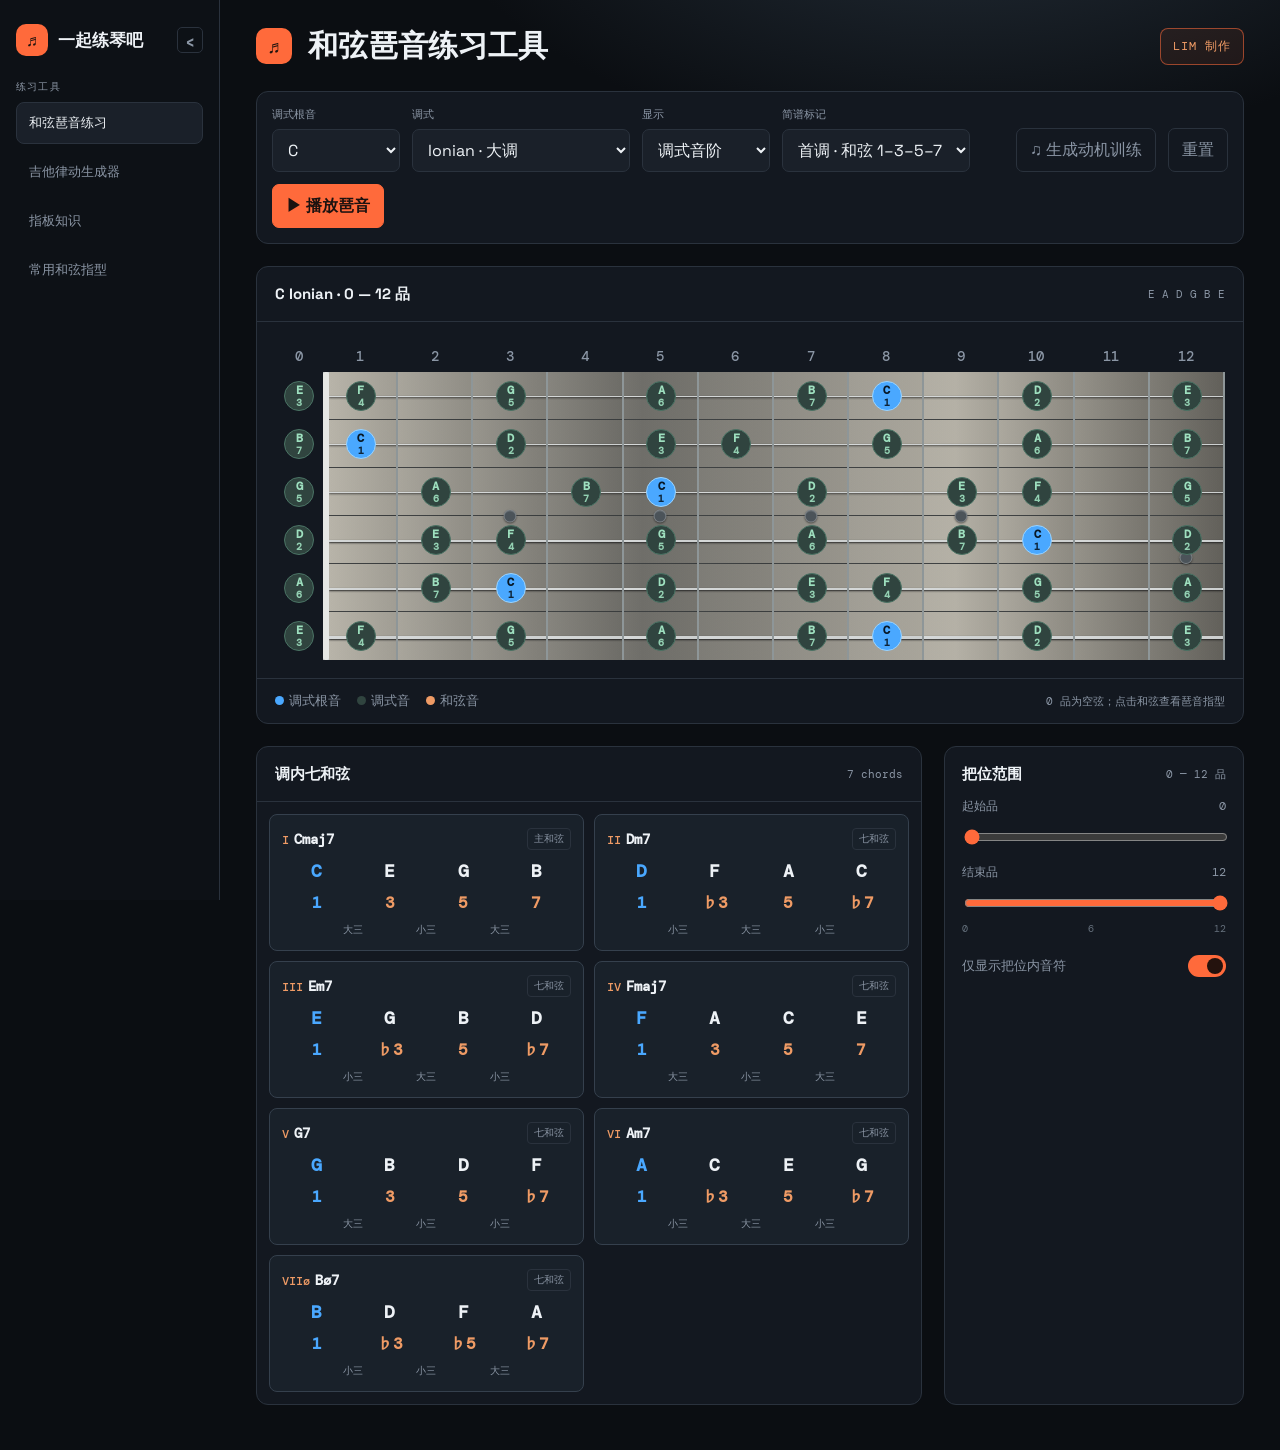
==== commit 0704f884: "Fix arpeggio fretboard string order" ====
--- a/index.html
+++ b/index.html
@@ -421,8 +421,8 @@
 function chordDegreeLabel(pitch,root){const semitones=(pitch-root+12)%12;return ({0:'1',3:'♭3',4:'3',6:'♭5',7:'5',8:'♭6',9:'6',10:'♭7',11:'7'})[semitones]||String(semitones)}function notationLabel(pitch,modeIntervals,degree,chordRoot,inChord){if(state.notation==='fixed')return fixedDegreeLabels[(pitch+12)%12];if(state.chord>=0&&chordRoot!==undefined&&inChord)return chordDegreeLabel(pitch,chordRoot);return degreeLabel(modeIntervals[degree],degree)}
 function render(){const m=modes[state.mode], scale=m.interval.map(x=>(state.root+x)%12),rootPitch=state.chord>=0?scale[state.chord]:state.root; $('display').value=state.display;$('notation').value=state.notation;$('start').value=state.start;$('end').value=state.end;$('switch').classList.toggle('on',state.only);$('boardTitle').textContent=`${noteName(state.root)} ${m.name} · ${state.start} — ${state.end} 品`;$('rootLegend').textContent=state.chord>=0?'和弦根音':'调式根音';$('rangeText').textContent=`${state.start} — ${state.end} 品`;$('startVal').textContent=state.start;$('endVal').textContent=state.end;
  $('frets').innerHTML=Array.from({length:12},(_,i)=>`<div class="fret"><span>${i+1}</span></div>`).join('');$('strings').innerHTML=Array.from({length:6},(_,i)=>`<div class="string" style="--thick:${1+i*.35}px"></div>`).join('');
- const chordPitches=state.chord>=0?chordPitchesFor(scale,state.chord):[];let html='',openHtml='';for(let s=0;s<6;s++){for(let f=1;f<=12;f++){const p=(tuning[s]+f)%12,degree=scale.indexOf(p),inScale=degree>=0,inChord=chordPitches.includes(p),visible=!state.only||(f>=state.start&&f<=state.end);if(inScale&&visible){const label=notationLabel(p,m.interval,degree,rootPitch,inChord);let cls='note scale';if(state.chord>=0&&inChord)cls=`note chord${p===rootPitch?' root':''}`;else if(p===rootPitch)cls='note root';html+=`<div class="${cls}" style="grid-column:${f};grid-row:${6-s}" title="${noteName(p)} · 简谱 ${label}">${noteName(p)}<small>${label}</small></div>`;}}
-  const f=0,p=(tuning[s]+f)%12,degree=scale.indexOf(p),inScale=degree>=0,inChord=chordPitches.includes(p);{const label=inScale?notationLabel(p,m.interval,degree,rootPitch,inChord):'—';let cls=inScale?'note scale':'note open-muted';if(state.chord>=0&&inChord)cls=`note chord${p===rootPitch?' root':''}`;else if(inScale&&p===rootPitch)cls='note root';openHtml+=`<div class="${cls}" style="grid-row:${6-s}" title="${noteName(p)} · 空弦${inScale?' · 简谱 '+label:' · 非调内'}">${noteName(p)}<small>${label}</small></div>`;}}$('notes').innerHTML=html;$('openNotes').innerHTML=openHtml;
+ const chordPitches=state.chord>=0?chordPitchesFor(scale,state.chord):[];let html='',openHtml='';for(let s=0;s<6;s++){for(let f=1;f<=12;f++){const p=(tuning[s]+f)%12,degree=scale.indexOf(p),inScale=degree>=0,inChord=chordPitches.includes(p),visible=!state.only||(f>=state.start&&f<=state.end);if(inScale&&visible){const label=notationLabel(p,m.interval,degree,rootPitch,inChord);let cls='note scale';if(state.chord>=0&&inChord)cls=`note chord${p===rootPitch?' root':''}`;else if(p===rootPitch)cls='note root';html+=`<div class="${cls}" style="grid-column:${f};grid-row:${s+1}" title="${noteName(p)} · 简谱 ${label}">${noteName(p)}<small>${label}</small></div>`;}}
+  const f=0,p=(tuning[s]+f)%12,degree=scale.indexOf(p),inScale=degree>=0,inChord=chordPitches.includes(p);{const label=inScale?notationLabel(p,m.interval,degree,rootPitch,inChord):'—';let cls=inScale?'note scale':'note open-muted';if(state.chord>=0&&inChord)cls=`note chord${p===rootPitch?' root':''}`;else if(inScale&&p===rootPitch)cls='note root';openHtml+=`<div class="${cls}" style="grid-row:${s+1}" title="${noteName(p)} · 空弦${inScale?' · 简谱 '+label:' · 非调内'}">${noteName(p)}<small>${label}</small></div>`;}}$('notes').innerHTML=html;$('openNotes').innerHTML=openHtml;
  $('chords').innerHTML=scale.map((p,i)=>{const type=m.triads[i], roman=['I','II','III','IV','V','VI','VII'][i]+(type==='ø7'?'ø':'');const active=i===state.chord,chordPitches=chordPitchesFor(scale,i),intervals=chordIntervalPattern(chordPitches),intervalParts=intervals.split(' - ');const toneNames=seventhOffsets.map((offset)=>{const idx=(i+offset)%7;return `<span class="${offset===0?'root-tone':''}">${noteName(scale[idx])}</span>`}).join('');const toneDegrees=seventhOffsets.map((offset)=>{const idx=(i+offset)%7,label=state.notation==='fixed'?fixedDegreeLabels[scale[idx]]:chordDegreeLabel(scale[idx],p);return `<span class="${offset===0?'root-tone':''}">${label}</span>`}).join('');const isTonic=i===0;return `<div class="chord ${active?'selected':''}" data-i="${i}"><div class="chord-head"><div class="chord-heading"><span class="roman">${roman}</span><span class="name">${noteName(p)}${type}</span></div><span class="badge">${isTonic?'主和弦':'七和弦'}</span></div><div class="chord-note-row" aria-label="和弦音名">${toneNames}</div><div class="chord-degree-row" aria-label="简谱音级">${toneDegrees}</div><div class="chord-interval-row" aria-label="三度堆叠：${intervals}">${intervalParts.map(part=>`<span>${part}</span>`).join('')}</div></div>`}).join('');document.querySelectorAll('.chords .chord').forEach(c=>c.onclick=()=>{state.chord=+c.dataset.i;state.display='chord';render()});if($('motifModal').classList.contains('open'))renderMotif();}
 ['root','mode','display','notation'].forEach(id=>$(id).onchange=e=>{state[id]=id==='root'?chrom.indexOf(e.target.value):e.target.value;if(id==='display'){if(state.display==='scale')state.chord=-1;else if(state.chord<0)state.chord=0}else if(id!=='notation'){state.chord=-1;if(state.display==='chord')state.chord=0}render()});['start','end'].forEach(id=>$(id).oninput=e=>{state[id]=+e.target.value;if(state.start>state.end){if(id==='start')state.end=state.start;else state.start=state.end}render()});$('switch').onclick=()=>{state.only=!state.only;$('switch').classList.toggle('on',state.only);render()};$('reset').onclick=()=>{state={root:0,mode:'major',display:'scale',notation:'movable',start:0,end:12,only:true,chord:-1};$('root').value='C';$('mode').value='major';$('display').value='scale';$('notation').value='movable';$('start').value=0;$('end').value=12;$('switch').classList.add('on');render()};
 const motifPatterns=[{steps:[0,1,2,3,2,1,3,0],hint:'上行经过三度后回落，注意每拍的落点。'},{steps:[0,2,1,3,2,0,1,0],hint:'跳进与级进交替，保持八拍的律动均匀。'},{steps:[3,2,1,0,1,2,3,2],hint:'从七音开始倒行，最后回到五音形成悬念。'},{steps:[0,1,0,2,1,3,2,0],hint:'把第一拍的短句移位重复，感受动机发展。'},{steps:[0,3,2,1,3,1,2,0],hint:'根音与七音形成大跳，唱准后再加快速度。'}];let motifIndex=-1,lastMotifPitches=[];
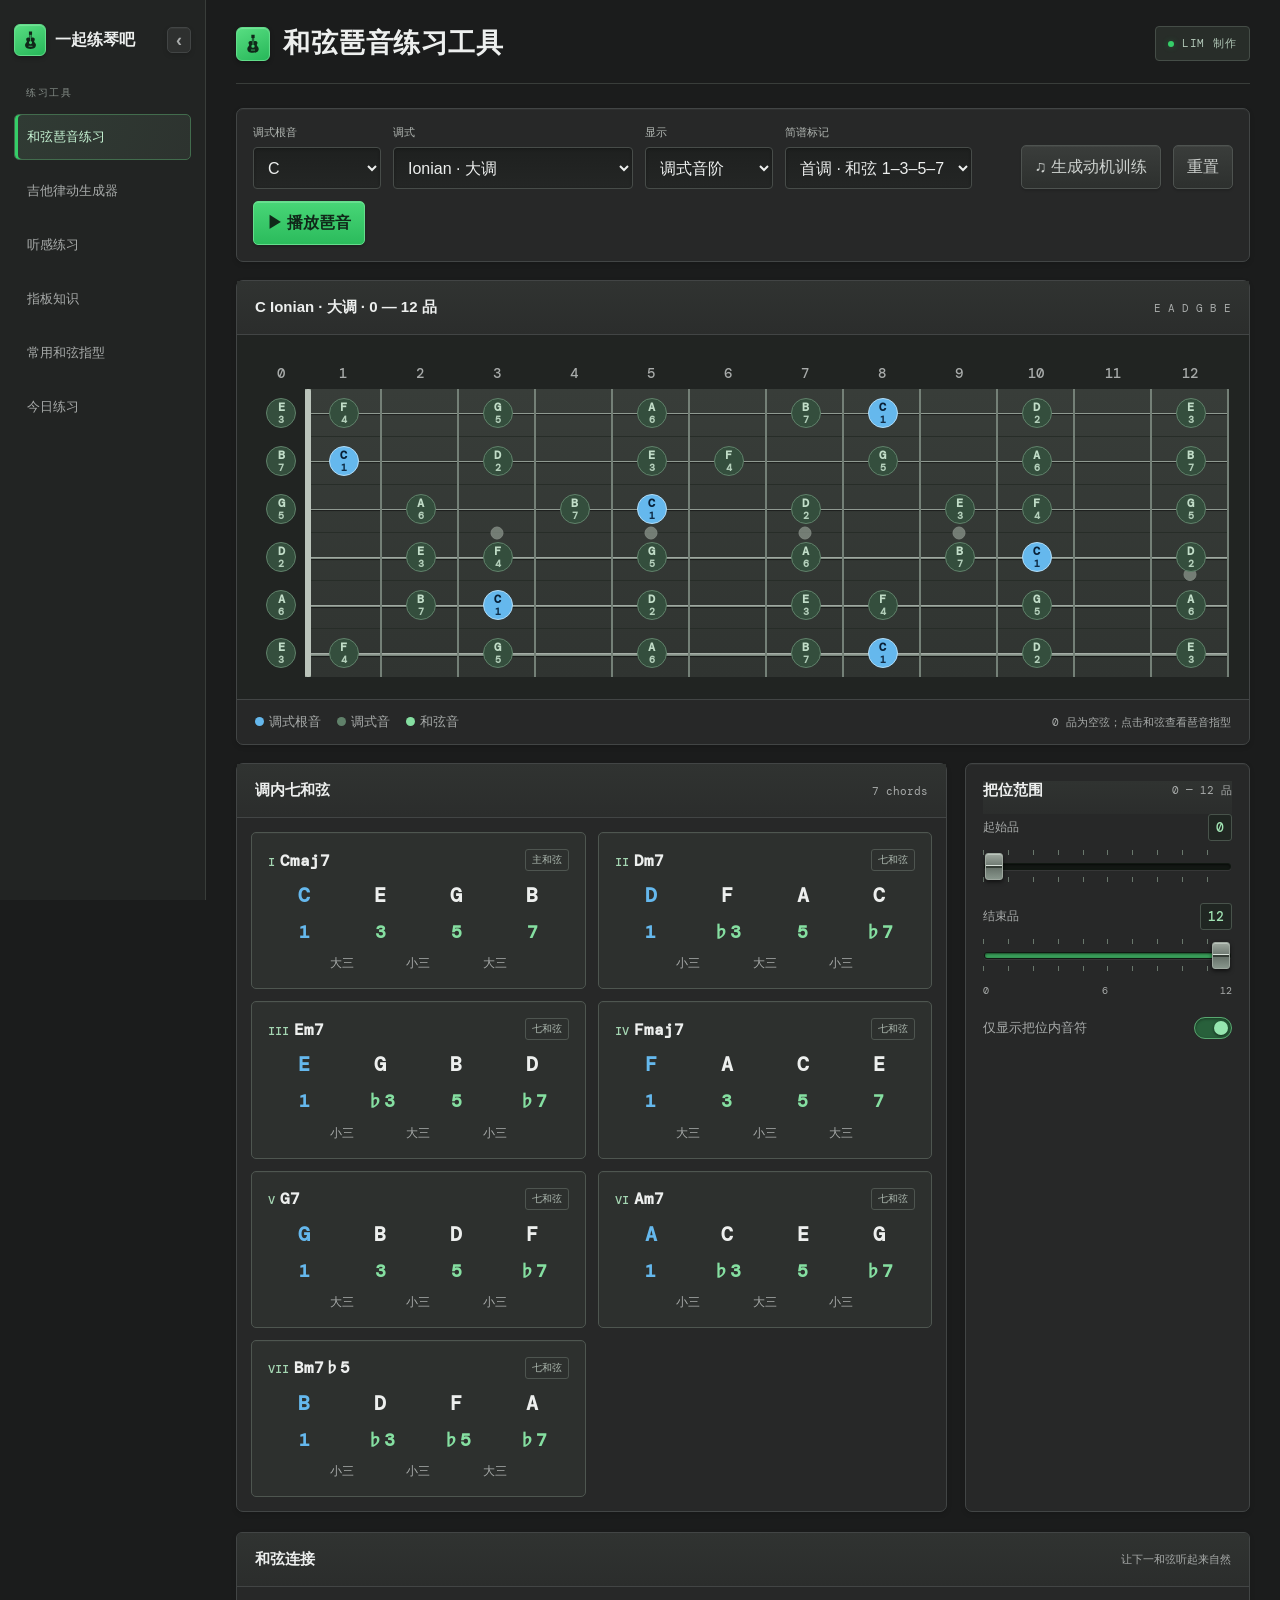
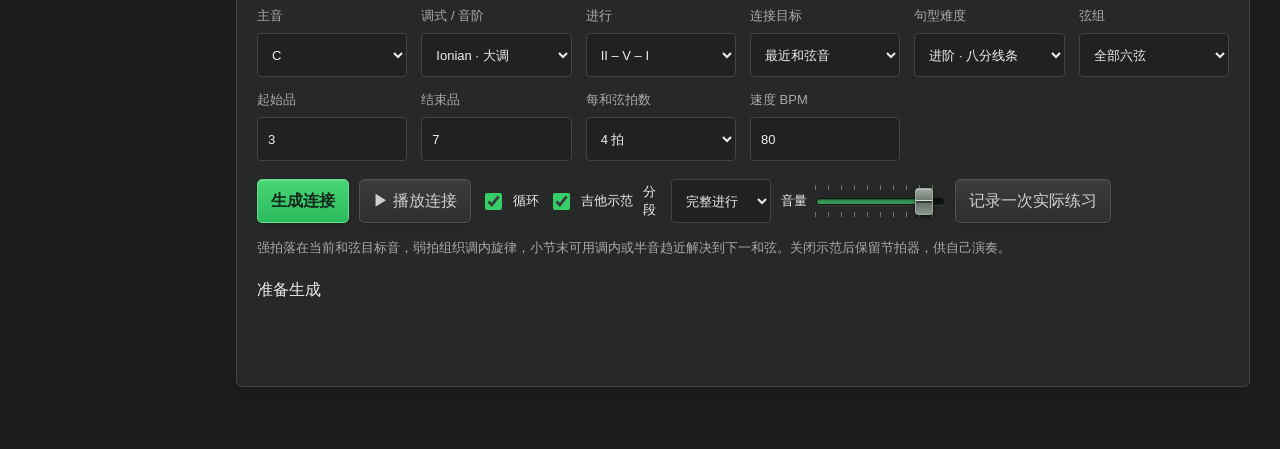
==== commit 0f6fd012: "Add guided practice studio and ear training fixes" ====
--- a/index.html
+++ b/index.html
@@ -34,9 +34,9 @@
 </style>
 <style>
 .groove-layout{display:grid;grid-template-columns:300px minmax(0,1fr);gap:16px;align-items:start}.groove-settings,.result-card{border:1px solid var(--line);background:var(--panel);border-radius:10px;overflow:hidden}.groove-settings section{padding:15px;border-top:1px solid var(--line)}.groove-settings h3{margin:0 0 13px;font:600 11px monospace;color:var(--muted)}.practice-tabs,.segmented{display:flex;gap:5px;padding:8px}.practice-tabs button,.segmented button{flex:1;min-height:40px;border:1px solid var(--line);border-radius:6px;background:#181e25;color:var(--muted);cursor:pointer}.practice-tabs .active,.segmented .active{background:var(--accent);color:#21130f;font-weight:700}.control-grid{display:grid;grid-template-columns:1fr 1fr;gap:10px}.control-grid[hidden]{display:none}.control-grid .field,.mixer .field{min-width:0}.groove-layout select,.groove-layout input[type=number]{width:100%;min-height:42px;background:#11161c;border:1px solid var(--line);border-radius:6px;color:var(--text);padding:7px}.slider-label{display:grid;grid-template-columns:1fr auto;gap:8px;margin-top:13px;color:var(--muted);font-size:12px}.slider-label input{grid-column:1/-1}.harmony-edit{display:grid;grid-template-columns:1fr 1fr;gap:6px;margin:10px 0}.harmony-edit>div{display:grid;grid-template-columns:20px 1fr 25px;align-items:center;background:#11161c;border:1px solid var(--line);border-radius:6px;padding:3px}.harmony-edit span{text-align:center;font:10px monospace;color:var(--muted)}.harmony-edit button{border:0;background:none;color:var(--muted);font-size:18px}.generate-wide{width:calc(100% - 30px);margin:15px}.groove-workspace{min-width:0;padding:0!important;margin:0!important}.transport{display:flex;align-items:center;gap:8px;flex-wrap:wrap;padding:12px;background:var(--panel);border:1px solid var(--line);border-radius:8px}.transport .active{color:var(--text);border-color:var(--root)}#ggTempoDisplay,#ggSoundStatus{font:11px monospace;color:var(--muted)}#ggSoundStatus{width:100%}.mixer{display:grid;grid-template-columns:repeat(3,minmax(0,1fr));gap:10px;margin:12px 0}.mixer>div{padding:10px;border:1px solid var(--line);background:var(--panel);border-radius:8px}.mixer label{display:grid;gap:7px;color:var(--muted);font-size:11px;margin-top:8px}.result-card{margin-bottom:12px}.result-card>header{display:flex;justify-content:space-between;gap:12px;align-items:center;padding:14px 16px;border-bottom:1px solid var(--line);flex-wrap:wrap}.result-card h2{font-size:14px;margin:0 0 4px}.result-card header span{font:10px monospace;color:var(--muted)}.result-bars{display:grid;grid-template-columns:repeat(2,minmax(0,1fr));gap:10px;padding:12px}.result-bar{padding:10px;background:#171d24;border:1px solid var(--line);border-radius:7px}.result-bar.playing{border-color:var(--root);box-shadow:inset 3px 0 var(--root)}.result-bar>header{display:flex;justify-content:space-between;align-items:center;margin-bottom:8px;gap:6px}.result-bar strong{font:600 12px monospace}.result-bar header button{border:1px solid var(--line);background:none;color:var(--muted);border-radius:5px;padding:5px 7px;min-height:36px}.pitch-lanes>div{display:grid;grid-template-columns:32px 1fr;align-items:center}.pitch-lanes>div>span{font:9px monospace;color:var(--muted)}.lane{position:relative;height:37px;border-bottom:1px solid #252d36;background:repeating-linear-gradient(90deg,transparent 0,transparent calc(25% - 1px),#2d3640 calc(25% - 1px),#2d3640 25%)}.event{position:absolute;left:calc(var(--start)/var(--ticks)*100%);width:calc(var(--duration)/var(--ticks)*100%);min-width:12px;height:29px;top:4px;border:0;border-radius:4px;font:700 10px monospace;cursor:pointer;color:#10161c;overflow:hidden;padding:1px}.event.selected{outline:2px solid white;z-index:2}.role-root{background:var(--root)!important}.role-chord{background:var(--accent2)!important}.role-scale{background:#99c3a4!important}.role-passing{background:#ed7fa0!important}.drum-view{padding:0 12px 12px;overflow:auto}.drum-row{display:grid;grid-template-columns:54px 1fr;align-items:center;min-width:450px}.drum-row>strong{font:9px monospace;color:var(--muted)}.drum-bars{display:grid;grid-template-columns:repeat(var(--bars,4),1fr);gap:10px}.drum-grid{height:27px;position:relative;background:repeating-linear-gradient(90deg,#161c22 0,#161c22 calc(25% - 1px),#2d3640 calc(25% - 1px),#2d3640 25%)}.drum-grid i{position:absolute;left:calc(var(--start)/var(--ticks)*100%);top:8px;width:7px;height:7px;border-radius:50%;background:var(--accent)}.drum-grid .snare{background:var(--root)}.drum-grid .hat{height:3px;border-radius:0;background:#aab4be}.warning-note,.error-note{margin:10px 12px 0;padding:9px 11px;border-left:2px solid var(--accent);background:#211c1b;color:#d4b5aa;font-size:12px}.error-note{color:#ffb4b4}.mini-fretboard{padding:12px;overflow:auto}.fret-numbers,.fret-string{min-width:620px;display:grid;grid-template-columns:35px repeat(var(--frets,13),1fr)}.fret-numbers span{text-align:center;font:10px monospace;color:var(--muted);padding:5px}.fret-string>span{font:11px monospace;display:grid;place-items:center}.fret-string button{height:38px;border:0;border-right:1px solid #858b8d;border-bottom:1px solid #343b40;background:#706f69;color:#242424;font:700 10px monospace}.fret-string button[class]{color:#07131d}.fret-legend{display:flex;flex-wrap:wrap;gap:16px;padding:0 15px 14px;font-size:10px;color:var(--muted)}.fret-legend .root{color:var(--root)}.fret-legend .chord{color:var(--accent2)}.fret-legend .scale{color:#99c3a4}.fret-legend .passing{color:#ed7fa0}.note-explain>div,.note-explain>p{padding:0 16px}.note-explain>div{padding-top:14px}.note-explain strong{font:700 15px monospace}.note-explain p{color:var(--muted);font-size:12px;line-height:1.7}.note-explain>p{padding-bottom:14px}
-.output-meter{font:11px monospace;display:flex;align-items:center;gap:7px}.output-meter meter{width:85px}.event.sounding{outline:2px solid white;z-index:3}.notation-toolbar{display:flex;gap:12px;flex-wrap:wrap;padding:12px}.notation-toolbar label{display:flex;align-items:center;gap:7px;font-size:12px;color:var(--muted)}.notation-toolbar select{width:auto}.groove-settings.collapsed>*:not(#ggCollapse){display:none}.groove-layout.settings-collapsed{grid-template-columns:minmax(0,1fr)}.transport #ggCollapse{margin:0}#ggCollapse{margin:8px}.event small{display:block;font:9px monospace}.tab-lanes .lane{height:34px}.fret-string button.selected-fret{outline:2px solid white;outline-offset:-2px}.result-bar .strum-symbols{font:10px monospace;color:var(--muted);margin-top:8px}.result-bar .beat-guide{display:flex;justify-content:space-around;font:9px monospace;color:var(--muted)}.fret-number-dot:after{content:'•';display:block;color:var(--accent2)}
+.output-meter{font:11px monospace;display:flex;align-items:center;gap:7px}.output-meter meter{width:85px}.event.sounding{outline:2px solid white;z-index:3}.notation-toolbar{display:flex;gap:12px;flex-wrap:wrap;padding:12px}.notation-toolbar label{display:flex;align-items:center;gap:7px;font-size:12px;color:var(--muted)}.notation-toolbar select{width:auto}.groove-settings.collapsed>*:not(.settings-header){display:none}.groove-settings.collapsed .settings-header{min-height:54px}.groove-layout.settings-collapsed{grid-template-columns:minmax(0,1fr)}.transport #ggCollapse{margin:0}#ggCollapse{margin:0 0 0 auto}.event small{display:block;font:9px monospace}.tab-lanes .lane{height:34px}.fret-string button.selected-fret{outline:2px solid white;outline-offset:-2px}.result-bar .strum-symbols{font:10px monospace;color:var(--muted);margin-top:8px}.result-bar .beat-guide{display:flex;justify-content:space-around;font:9px monospace;color:var(--muted)}.fret-number-dot:after{content:'•';display:block;color:var(--accent2)}
 .stroke{background:none;color:var(--accent2);border:1px solid var(--line);border-radius:4px;min-width:28px;min-height:32px;margin:2px;cursor:pointer}.stroke.rest{color:var(--muted)}.voicing-label{display:block;color:var(--muted);font:10px monospace;margin-top:6px}.fret-string small{display:block;font:9px monospace}.groove-workspace a{color:var(--muted)}
-.note-navigation{display:flex;gap:10px;padding:0 16px}.mini-fretboard .selected-fret{outline:2px solid white;outline-offset:-2px}.event.sounding{outline:2px solid white}.groove-layout.settings-collapsed .groove-settings{display:none}.fret-numbers span:last-child.fret-number-dot:after{content:'••'}
+.note-navigation{display:flex;gap:10px;padding:0 16px}.mini-fretboard .selected-fret{outline:2px solid white;outline-offset:-2px}.event.sounding{outline:2px solid white}.groove-layout.settings-collapsed .groove-settings{display:block}.fret-numbers span:last-child.fret-number-dot:after{content:'••'}
 .result-chord-title{display:flex;align-items:center;gap:10px;min-width:0}.chord-diagram{display:grid;grid-template-columns:repeat(6,14px);gap:3px;padding:4px 5px;border:1px solid var(--line);border-radius:5px;background:#11161c}.diagram-string{height:20px;position:relative;border-left:1px solid #69737d;display:grid;place-items:center}.diagram-string:after{content:'';position:absolute;left:-1px;right:-1px;top:50%;border-top:1px solid #69737d}.diagram-dot{position:relative;z-index:1;display:grid;place-items:center;width:13px;height:13px;border-radius:50%;font:700 8px monospace;font-style:normal;color:#0d141b;background:var(--accent2)}.diagram-dot.open{background:transparent;color:var(--accent2);font-size:12px}.result-chord-title strong{white-space:nowrap}
 /* Enlarge practice content without changing selector or input typography. */
 .groove-settings h3{font-size:13px}.slider-label,.mixer label{font-size:14px}
@@ -49,7 +49,7 @@
 .fret-legend,.result-bar .strum-symbols,.voicing-label{font-size:13px}.result-bar .beat-guide{font-size:12px}
 .note-explain strong{font-size:18px}.note-explain p,.warning-note,.error-note{font-size:14px}
 @media(max-width:1180px){.groove-layout{grid-template-columns:270px minmax(0,1fr)}.result-bars{grid-template-columns:1fr}}
-@media(max-width:950px){.groove-layout,.groove-layout.settings-collapsed{grid-template-columns:1fr}.groove-settings{display:grid;grid-template-columns:1fr 1fr}.practice-tabs,.generate-wide{grid-column:1/-1}.groove-settings section{border:1px solid var(--line)}.groove-settings.collapsed{width:max-content}.groove-settings.collapsed #ggCollapse{margin:3px}}
+@media(max-width:950px){.groove-layout,.groove-layout.settings-collapsed{grid-template-columns:1fr}.groove-settings{display:grid;grid-template-columns:1fr 1fr}.practice-tabs,.generate-wide{grid-column:1/-1}.groove-settings section{border:1px solid var(--line)}.groove-settings.collapsed{width:100%}.groove-settings.collapsed #ggCollapse{margin:0 0 0 auto}}
 @media(max-width:620px){.groove-settings,.mixer{grid-template-columns:1fr}.control-grid{grid-template-columns:1fr 1fr}.transport .btn{padding:8px 10px}.result-card header .btn{padding:6px 8px}}
 /* Settings sit above the practice workspace at every screen width. */
 .score-zoom{display:none}
@@ -63,7 +63,7 @@
 .groove-workspace{width:100%;max-width:none}
 @media(max-width:1100px){.groove-settings{grid-template-columns:repeat(2,minmax(0,1fr))}.groove-settings>section:last-of-type{grid-column:1/-1}}
 @media(max-width:620px){.groove-settings{grid-template-columns:minmax(0,1fr)}.groove-settings>.generate-wide{justify-self:stretch;width:auto;min-width:0}}
-.groove-settings{display:block}.settings-header{display:flex;align-items:center;gap:8px;padding:10px;flex-wrap:wrap}.settings-header .practice-tabs{padding:0;min-width:240px}.settings-header .generate-wide{width:auto;margin:0 0 0 auto}.settings-header #ggCollapse{margin:0}.settings-columns{display:grid;grid-template-columns:1fr 1.2fr 1.1fr;align-items:start}.settings-columns>div{min-width:0}.settings-columns section{padding:12px;border-top:1px solid var(--line)}.settings-columns h3{margin-bottom:10px}.settings-columns .control-grid{gap:8px}.settings-columns .rhythm-chip{min-height:36px;padding:6px 8px}.settings-columns .segmented{padding:8px 0 0}.settings-columns .harmony-edit{grid-template-columns:repeat(3,minmax(0,1fr))}
+.groove-settings{display:block}.settings-header{display:flex;align-items:center;gap:8px;padding:10px;flex-wrap:wrap}.groove-title{font-size:18px;font-weight:700;color:var(--text);padding:0 4px}.settings-header .generate-wide{width:auto;margin:0 0 0 auto}.settings-header #ggCollapse{margin:0}.settings-columns{display:grid;grid-template-columns:1fr 1.2fr 1.1fr;align-items:start}.settings-columns>div{min-width:0}.settings-columns section{padding:12px;border-top:1px solid var(--line)}.settings-columns h3{margin-bottom:10px}.settings-columns .control-grid{gap:8px}.settings-columns .rhythm-chip{min-height:36px;padding:6px 8px}.settings-columns .segmented{padding:8px 0 0}.settings-columns .harmony-edit{grid-template-columns:repeat(3,minmax(0,1fr))}
 .practice-options{display:flex;align-items:center;flex-wrap:wrap;gap:10px;padding:12px 0}.practice-options label{display:flex;align-items:center;gap:6px;font-size:13px}.practice-options select{width:auto;max-width:240px}.audio-options{padding:10px 12px;margin-bottom:8px;border:1px solid var(--line);border-radius:8px}.audio-options summary{cursor:pointer;min-height:32px}.audio-options>.btn{margin:4px}.audio-options #ggSoundStatus{display:block;padding:6px}.practice-dock{position:fixed;bottom:0;left:0;right:0;z-index:20;border-radius:12px 12px 0 0;box-shadow:0 -6px 24px #0006;padding:12px max(16px,env(safe-area-inset-right)) calc(12px + env(safe-area-inset-bottom));justify-content:center;background:#131820f5}.practice-dock .btn{min-height:48px}.practice-dock #ggPlay{min-width:110px;font-size:18px}.practice-dock #ggPhase{font-size:14px;color:var(--root-soft)}.groove-layout{padding-bottom:160px}.outside-loop{opacity:.45}.solo-bar{margin-top:8px}.practice-focus .groove-settings,.practice-focus .audio-options,.practice-focus .note-explain,.practice-focus .result-card:has(#ggFretboard),.practice-focus .result-card>header>div:last-child:has(#ggSave){display:none}.practice-focus .result-bars{grid-template-columns:1fr 1fr}.btn:disabled{opacity:.4;cursor:default}
 @media(max-width:1100px){.settings-columns{grid-template-columns:1fr 1fr}.settings-columns>div:last-child{grid-column:1/-1}.settings-columns>div:last-child .control-grid{grid-template-columns:repeat(3,minmax(0,1fr))}.settings-columns .harmony-edit{grid-template-columns:repeat(4,minmax(0,1fr))}}
 @media(max-width:620px){.settings-columns{grid-template-columns:1fr}.settings-columns>div:last-child .control-grid{grid-template-columns:1fr 1fr}.settings-header .practice-tabs{flex:1;min-width:200px}.settings-header .generate-wide{margin:0}.practice-dock{gap:6px;padding-top:8px}.practice-dock #ggPhase{flex-basis:100%;text-align:center}.practice-dock .btn{padding:8px}.practice-focus .result-bars{grid-template-columns:1fr}.groove-layout{padding-bottom:210px}}
@@ -89,6 +89,53 @@
 .practice-focus .outside-loop{display:none}
 @media(max-width:700px){.practice-focus .result-bars{grid-template-columns:minmax(0,1fr)}}
 
+.speed-ladder{grid-column:1/-1;margin:8px 12px;padding:10px 12px;border:1px solid var(--line);border-radius:8px;background:var(--panel)}.speed-ladder summary{cursor:pointer;color:var(--muted);font-size:13px;min-height:32px;display:flex;align-items:center;gap:10px;font-weight:600}.speed-ladder[open] summary{margin-bottom:8px}.speed-ladder.ladder-active{border-color:var(--root);box-shadow:0 0 0 1px rgba(74,168,255,.18),inset 3px 0 var(--root)}.speed-ladder.ladder-active summary{color:var(--root-soft);font-weight:700}.ladder-grid{display:grid;grid-template-columns:repeat(4,minmax(0,1fr));gap:8px;margin-top:10px}.ladder-grid label{display:grid;gap:5px;color:var(--muted);font-size:12px}.ladder-grid input{width:100%;min-height:38px;background:#11161c;border:1px solid var(--line);border-radius:6px;color:var(--text);padding:6px}.ladder-actions{display:flex;align-items:center;gap:8px;flex-wrap:wrap;margin-top:10px}.ladder-actions span{font:12px monospace;color:var(--root-soft)}@media(max-width:620px){.ladder-grid{grid-template-columns:1fr 1fr}}
+
+.speed-ladder summary::marker{color:var(--accent)}.speed-ladder.ladder-active summary{color:var(--root-soft)}.speed-ladder #ggLadderStatus{display:inline-flex;align-items:center;min-height:28px;padding:3px 9px;border:1px solid var(--line);border-radius:999px;background:#11161c;color:var(--muted);font-size:12px}.speed-ladder.ladder-active #ggLadderStatus{border-color:var(--root);background:rgba(74,168,255,.14);color:var(--root-soft);font-weight:700}
+/* Keep practice option cards aligned in the same workspace column. */
+.practice-options,.speed-ladder,.audio-options{width:100%;margin-left:0;margin-right:0}.speed-ladder{margin-top:8px;margin-bottom:8px}.audio-options{margin-top:8px;margin-bottom:8px}
+
+/* Separate adjacent practice tool cards for clear grouping. */
+.speed-ladder{margin-bottom:16px}.audio-options{margin-top:16px}
+
+.daily-plan-card{margin:12px;padding:14px;border:1px solid rgba(255,106,59,.45);border-radius:10px;background:linear-gradient(135deg,rgba(255,106,59,.14),rgba(74,168,255,.08));box-shadow:inset 3px 0 var(--accent)}
+.daily-plan-card[hidden]{display:none}
+.daily-plan-card header{display:flex;justify-content:space-between;gap:14px;align-items:flex-start;margin-bottom:12px}
+.daily-plan-card h3{margin:3px 0 6px;font-size:18px}
+.daily-plan-card p{margin:0;color:var(--text);line-height:1.6}
+.daily-plan-card header strong{white-space:nowrap;border:1px solid var(--line);border-radius:999px;padding:6px 10px;color:var(--root-soft);background:#11161c;font:700 12px monospace}
+.daily-kicker{font:700 11px monospace;color:var(--accent);letter-spacing:.08em}
+.daily-plan-grid{display:grid;grid-template-columns:repeat(4,minmax(0,1fr));gap:10px}
+.daily-plan-grid>div{padding:10px;border:1px solid rgba(255,255,255,.08);border-radius:8px;background:rgba(17,22,28,.72)}
+.daily-plan-grid b{display:block;margin-bottom:6px;color:var(--accent);font-size:12px}
+.daily-plan-grid span{display:block;color:var(--text);font-size:14px;line-height:1.55}
+.daily-plan-card footer{display:flex;flex-wrap:wrap;gap:8px;margin-top:12px}
+.daily-plan-card footer span{padding:5px 8px;border-radius:999px;background:#11161c;border:1px solid var(--line);color:var(--muted);font:12px monospace}
+@media(max-width:900px){.daily-plan-grid{grid-template-columns:1fr 1fr}.daily-plan-card header{display:block}.daily-plan-card header strong{display:inline-block;margin-top:8px}}
+@media(max-width:560px){.daily-plan-grid{grid-template-columns:1fr}.daily-plan-card{margin:10px;padding:12px}}
+
+/* Sequence-only controls belong to the bottom utility row, not inside the
+   middle groove column. They can occupy the full settings width and wrap
+   naturally on iPad/narrow layouts. */
+.sequence-dock{display:grid;grid-column:1/-1;grid-template-columns:repeat(6,minmax(0,1fr));gap:10px;align-items:start;padding:12px 15px;border-top:1px solid var(--line);background:rgba(17,22,28,.34)}
+.sequence-dock[hidden]{display:none}
+.sequence-dock .field{min-width:0}
+.sequence-dock .field label{white-space:nowrap}
+.sequence-dock .small{grid-column:1/-1;margin:0;color:var(--muted);font-size:12px;line-height:1.5}
+.sequence-section{padding:12px 15px!important;border-top:1px solid var(--line);background:rgba(17,22,28,.22)}
+.sequence-section-head{display:flex;align-items:center;justify-content:space-between;gap:16px}
+.sequence-section-head h3{margin:0 0 5px;color:var(--text);font-size:13px}
+.sequence-section-head p{margin:0;color:var(--muted);font-size:12px}
+.switch-row{display:flex;align-items:center;gap:8px;white-space:nowrap;color:var(--muted);font-size:13px;cursor:pointer}
+.switch-row input{appearance:none;width:42px;height:24px;border:1px solid var(--line);border-radius:999px;background:#11161c;position:relative;cursor:pointer}
+.switch-row input::after{content:"";position:absolute;top:3px;left:3px;width:16px;height:16px;border-radius:50%;background:#7d8997;transition:.18s}
+.switch-row input:checked{background:var(--accent);border-color:var(--accent)}
+.switch-row input:checked::after{left:21px;background:#21130f}
+.sequence-section:not(.sequence-on) .sequence-dock{display:none}
+@media(max-width:1050px){.sequence-dock{grid-template-columns:repeat(3,minmax(0,1fr))}}
+@media(max-width:620px){.sequence-dock{grid-template-columns:1fr 1fr;padding:10px 12px}.sequence-dock .small{grid-column:1/-1}}
+@media(max-width:620px){.sequence-section-head{display:block}.switch-row{margin-top:10px}.groove-title{font-size:16px}}
+
 </style>
 <style>
 #knowledgePanel[hidden]{display:none}.ik-section{padding:22px;margin-bottom:20px}.ik-section h2{margin:0 0 12px;font-size:21px}.ik-section p{color:var(--muted);font-size:14px;line-height:1.7}.ik-table-wrap{overflow:auto}.ik-section table{width:100%;border-collapse:collapse;text-align:left}.ik-section th,.ik-section td{padding:10px 14px;border-bottom:1px solid var(--line);font-variant-numeric:tabular-nums}.ik-section th{color:var(--muted);font-size:13px}.ik-section td:nth-child(n+2){font-family:monospace;font-size:16px}.ik-open{display:flex;flex-wrap:wrap;gap:14px;background:var(--panel2);padding:16px;border-radius:8px}.ik-open div{display:grid;gap:8px}.ik-open b{color:var(--root-soft)}.ik-open span{font-size:13px;color:var(--muted)}.ik-tip{border-left:3px solid var(--root);padding:8px 12px;background:var(--panel2)}.ik-cards{display:grid;grid-template-columns:repeat(2,minmax(0,1fr));gap:14px}.ik-card{padding:14px;background:#19212a;border:1px solid #35404d;border-radius:9px;min-width:0}.ik-card h3{font-size:17px;margin:0}.ik-card-head{display:flex;align-items:center;justify-content:space-between;gap:8px}.ik-card-head span{color:var(--muted);font-size:13px}.ik-card svg{display:block;width:100%;height:auto;margin-top:12px}.ik-card p{margin:8px 0 0;font-size:13px}.ik-wire{stroke:#67717c;stroke-width:1}.ik-link{stroke:#c7d1d9;stroke-width:2}.ik-fret{fill:#aeb9c6;font:12px monospace;text-anchor:middle}.ik-string{fill:#d5dce3;font:700 13px monospace}.ik-dot{text-anchor:middle;fill:#111820;font:700 12px monospace}.ik-controls{display:flex;flex-wrap:wrap;gap:14px}.ik-controls label{display:grid;gap:8px;color:var(--muted);font-size:13px}.ik-controls select{padding:10px;background:var(--panel2);border:1px solid var(--line);border-radius:7px;min-height:44px}.ik-unavailable{min-height:160px;display:grid;align-content:center;text-align:center;color:var(--muted);line-height:1.8;font-size:14px}.sidebar-collapsed #navKnowledge:before{content:'♮';font-size:20px}@media(max-width:700px){.ik-cards{grid-template-columns:1fr}.ik-section{padding:16px}.ik-section th,.ik-section td{padding:9px 7px}.tool-nav{grid-template-columns:repeat(3,minmax(0,1fr))}.sidebar-collapsed .tool-nav{grid-template-columns:1fr}}
@@ -112,9 +159,407 @@
 @media(max-width:620px){.cs-catalog{grid-template-columns:repeat(2,minmax(140px,1fr))}}
 
 </style>
+<style>
+/* Independent Studio Green skin. Music, transport and audio use the copied engine. */
+:root {
+  color-scheme: dark;
+  --bg: #1b1c1c;
+  --panel: #272828;
+  --panel2: #2e3030;
+  --line: #424545;
+  --muted: #a8abaa;
+  --text: #edefee;
+  --accent: #35ce68;
+  --accent2: #85dfa1;
+  --root: #65b8ed;
+  --root-soft: #b1dcf7;
+  --studio-inset: #1d1f1e;
+  --studio-edge: inset 0 1px 0 #ffffff08, 0 2px 5px #0002;
+}
+body {
+  background: var(--bg);
+  font-family: -apple-system, BlinkMacSystemFont, 'Segoe UI', 'PingFang SC', sans-serif;
+  -webkit-font-smoothing: antialiased;
+}
+::selection { background: #35ce6850; color: #fff; }
+button, input, select, summary { -webkit-tap-highlight-color: transparent; }
+button, input, select { accent-color: var(--accent); }
+button, select, input[type=number] { font-variant-numeric: tabular-nums; }
+button:focus-visible, input:focus-visible, select:focus-visible, summary:focus-visible,
+.switch:focus-visible, .platform-brand:focus-visible {
+  outline: 2px solid var(--accent); outline-offset: 3px;
+}
+.app { grid-template-columns: 206px minmax(0, 1fr); }
+.sidebar { background: #222423; padding: 24px 14px; gap: 30px; border-color: #393d3a; }
+.platform-brand { gap: 9px; }
+.platform-name { font-size: 16px; white-space: nowrap; }
+.platform-brand:after { width: 22px; background: #2e302f; box-shadow: var(--studio-edge); }
+.mark, .platform-brand .mark {
+  border-radius: 6px; background: linear-gradient(155deg, #58de82, #27b759);
+  color: #102517; border: 1px solid #62dd8a;
+  box-shadow: inset 0 1px 1px #d6ffe34a, 0 2px 4px #0004;
+}
+.guitar-logo { width: 21px; height: 21px; display: block; color: #102719; fill: currentColor; }
+.title-lockup > .mark .guitar-logo { width: 22px; height: 22px; }
+.tool-nav { gap: 8px; }
+.studio-nav-icon {
+  display: none; width: 23px; height: 23px; flex-shrink: 0;
+  fill: none; stroke: currentColor; stroke-width: 1.6;
+  stroke-linecap: round; stroke-linejoin: round;
+}
+.sidebar-collapsed .tool-nav button[id]::before { content: none; }
+.sidebar-collapsed .tool-nav button {
+  display: flex; align-items: center; justify-content: center;
+  width: 48px; min-height: 46px; padding: 10px 4px;
+}
+.sidebar-collapsed .tool-nav button::after {
+  content: attr(data-short-label); display:block;
+  font-size:13px; font-weight:600; white-space:nowrap;
+}
+.sidebar-collapsed .studio-nav-icon { display: none!important; }
+.tool-nav button { min-height: 46px; border-radius: 5px; font-size: 13px; }
+.tool-nav button:hover { background: #2f3230; border-color: #4b554d; }
+.tool-nav button.active {
+  background: linear-gradient(110deg, #303b34, #2d332f);
+  border-color: #426c4d; color: #c7f6d5; box-shadow: inset 3px 0 var(--accent);
+}
+.menu-label { color: #858d88; font-size: 10px; letter-spacing: .17em; padding-left: 12px; margin-bottom: 14px; }
+.app > main { padding: 26px 30px 42px; max-width: 1550px; }
+.topbar { align-items: center; margin-bottom: 24px; padding-bottom: 22px; border-bottom: 1px solid #393d3a; }
+.topbar h1 { font-size: 27px; font-weight: 600; letter-spacing: .02em; }
+.title-lockup { gap: 13px; }
+.title-lockup > .mark { width: 34px; height: 34px; }
+.status.credit { background: #282d29; color: #b0c6b6; border-color: #454d47; border-radius: 4px; font-size: 11px; }
+.status.credit:before { content: ''; width: 6px; height: 6px; border-radius: 50%; background: var(--accent); box-shadow: 0 0 6px #35ce6840; }
+.controls, .card, .groove-settings, .result-card, .audio-options, .speed-ladder, .motif-modal, .cs-intro {
+  border-radius: 7px; border-color: var(--line); background: var(--panel); box-shadow: var(--studio-edge);
+}
+.controls { padding: 16px; gap: 12px; margin-bottom: 18px; }
+.field label, .ladder-grid label, .slider-label { color: #b0b5b1; }
+.field select, .field input[type=number], .groove-layout select, .groove-layout input[type=number],
+.ladder-grid input, .ik-controls select, .cs-intro select {
+  min-height: 42px; border-radius: 4px; border: 1px solid #474c49;
+  background: linear-gradient(#1e201f, #242625); color: var(--text);
+  box-shadow: inset 0 1px 3px #0004; padding: 9px 10px;
+}
+select:hover, input[type=number]:hover { border-color: #637167; }
+/* Native popup menus need solid option colors; the closed field's gradient
+   does not supply a background to the browser's separate option surface. */
+select { color-scheme: dark; }
+select option, select optgroup {
+  background-color: #242625;
+  color: #edefee;
+}
+select option:checked {
+  background-color: #30543c;
+  color: #f4fff7;
+}
+select option:disabled, select optgroup:disabled {
+  color: #959d98;
+}
+.btn, .rhythm-chip, .segmented button, .result-bar header button, .modal-close, .stroke {
+  border: 1px solid #4e5350; border-radius: 5px; color: #cdd1ce;
+  background: linear-gradient(180deg, #3a3d3b, #2d302e);
+  box-shadow: inset 0 1px 0 #ffffff0c, 0 2px 2px #0002;
+  transition: background .12s, border-color .12s, box-shadow .12s;
+}
+.btn:hover, .rhythm-chip:hover, .segmented button:hover { border-color: #758279; background: #3e4440; color: #f0f5f1; }
+.btn:active, .rhythm-chip:active { box-shadow: inset 0 2px 4px #0005; }
+.btn.primary, .motif-actions .btn.primary, .segmented .active, .ik-view-toggle button.active {
+  background: linear-gradient(180deg, #48d677, #2bbb5c); border-color: #65dd8c; color: #102719;
+  box-shadow: inset 0 1px 0 #d8ffe53b, 0 2px 3px #0003; font-weight: 700;
+}
+.btn.primary:hover { background: linear-gradient(#65e58e, #38cc6a); border-color: #a0efb9; }
+.rhythm-chip.active, .transport .active, .audio-options > .btn.active {
+  background: #303b33; border-color: #4b865d; color: #a4e9ba;
+  box-shadow: inset 0 1px 2px #0003;
+}
+.rhythm-chip.active:before { content: ''; display: inline-block; width: 5px; height: 5px; margin-right: 6px; background: var(--accent); border-radius: 50%; vertical-align: middle; }
+.card-head, .result-card > header, .settings-header { background: linear-gradient(#303331, #2b2d2c); border-color: var(--line); }
+.card-head h2, .result-card h2 { font-weight: 600; }
+.badge { border-color: #4e5550; color: #b0bcb3; border-radius: 3px; }
+.small, .range-labels { color: var(--muted); }
+
+/* Quiet graphite fingerboard: every fret boundary has the same treatment. */
+.fret-wrap { padding: 22px 20px; background: #212422; }
+.strings { background: linear-gradient(180deg, #383d39, #303431); border-color: #768478; }
+.string { border-color: #272d28; }
+.string:before { background: linear-gradient(#b0b8b1, #6e7b71); box-shadow: 0 1px 1px #0008; }
+.fret, .fret:nth-child(4) { border-right: 2px solid #748077; background: transparent; box-shadow: none; }
+.fret:first-child { border-left-color: #8f9b91; }
+.fret:nth-child(3)::after,.fret:nth-child(5)::after,.fret:nth-child(7)::after,.fret:nth-child(9)::after,
+.fret:nth-child(12)::before,.fret:nth-child(12)::after { background: #a0aca1; border-color: #b0bab0; box-shadow: none; opacity: .6; }
+.nut { background: #bbc4bb; }
+.note.scale { color: #c1ddc8; background: #344e3d; border-color: #60816a; }
+.note.chord { color: #13291b; background: var(--accent2); border-color: #b0efc3; border-radius: 5px; }
+.note.root, .note.chord.root { color: #082037; background: var(--root); border-color: var(--root-soft); }
+.note.open-muted { color: #8b968e; background: #2b2e2c; border-color: #49504b; }
+.chords { gap: 12px; padding: 14px; }
+.chords .chord { background: #2d302e; border-color: #4e5650; border-radius: 5px; padding: 16px; gap: 11px; box-shadow: inset 0 1px #ffffff06; }
+.chords .chord:hover { background: #343b36; border-color: #72917b; }
+.chords .chord.selected { background: linear-gradient(135deg, #344039, #2e3731); border-color: #59b274; box-shadow: inset 3px 0 var(--accent); }
+.chord-note-row span { font-size: 20px; }
+.chord-degree-row span { font-size: 18px; }
+.chord-interval-row span { font-size: 12px; }
+.chords .chord .name { font-size: 16px; }
+.chords .chord .roman { color: #a4d6b2; }
+.legend .s { background: #60816a; }
+.switch { background: #171c18; border: 1px solid #536058; box-shadow: inset 0 1px 3px #0006; }
+.switch i { width: 14px; height: 14px; background: linear-gradient(#e5eae6,#919d94); box-shadow: 0 1px 3px #0009; }
+.switch.on { background: #28603b; border-color: #59a770; }
+.switch.on i { background: #95e6af; }
+
+/* Native input ranges keep touch/keyboard semantics; only the rail and cap change. */
+input[type=range] {
+  --studio-fill: 50%; -webkit-appearance: none; appearance: none; border: 0;
+  height: 38px; min-height: 38px; margin: 3px 0; padding: 0 1px; cursor: ew-resize;
+  background: repeating-linear-gradient(90deg, #69776c 0 1px, transparent 1px 10%) left 3px / 100% 5px no-repeat,
+              repeating-linear-gradient(90deg, #69776c 0 1px, transparent 1px 10%) left 30px / 100% 5px no-repeat;
+  touch-action: pan-y;
+}
+input[type=range]::-webkit-slider-runnable-track {
+  height: 7px; border-radius: 3px; border: 1px solid #111812;
+  background: linear-gradient(90deg, #389c58 var(--studio-fill), #121713 var(--studio-fill));
+  box-shadow: 0 1px 0 #ffffff12, inset 0 1px 2px #0008;
+}
+input[type=range]::-webkit-slider-thumb {
+  -webkit-appearance: none; width: 18px; height: 27px; margin-top: -11px; border-radius: 3px;
+  border: 1px solid #9ea89f;
+  background: linear-gradient(180deg, #9ea89f 0, #737e76 42%, #d7e0d9 43% 49%, #343d36 50% 56%, #68736b 57%, #88968c 100%);
+  box-shadow: 0 2px 4px #0009, inset 0 1px #e1e9e373;
+}
+input[type=range]::-moz-range-track { height: 6px; border-radius: 3px; background: #121713; border: 1px solid #111812; }
+input[type=range]::-moz-range-progress { height: 6px; background: #389c58; }
+input[type=range]::-moz-range-thumb { width: 18px; height: 25px; border-radius: 3px; border: 1px solid #9ea89f; background: linear-gradient(#9ea89f,#647269 45%,#d7e0d9 46% 53%,#647269 54%,#88968c); box-shadow: 0 2px 4px #0009; }
+input[type=range]:disabled { opacity: .45; cursor: default; }
+.range-row span:last-child, .slider-label output, .motif-volume output, .studio-volume-value {
+  color: #a0e3b3; font: 500 13px 'DM Mono', monospace; font-variant-numeric: tabular-nums;
+  padding: 4px 7px; background: #202622; border: 1px solid #48534b; border-radius: 3px;
+}
+.range-row { align-items: center; margin-bottom: 3px; }
+.slider-label { align-items: center; }
+.mixer label:has(.studio-volume-value) { grid-template-columns: 1fr auto; align-items: center; }
+.mixer label > input { grid-column: 1 / -1; }
+
+.settings-header { padding: 12px 16px; }
+.groove-title { font-size: 17px; letter-spacing: .03em; }
+.groove-title:before { content: ''; display: inline-block; width: 6px; height: 6px; background: var(--accent); border-radius: 50%; vertical-align: middle; margin-right: 10px; box-shadow: 0 0 6px #35ce6825; }
+.settings-columns { align-items: stretch; grid-template-columns: 1fr 1fr 1.1fr; }
+.settings-columns > div + div { border-left: 1px solid var(--line); }
+.settings-columns section, .groove-settings > section { padding: 16px; }
+.groove-settings h3 { font: 600 12px -apple-system, BlinkMacSystemFont, 'PingFang SC', sans-serif; letter-spacing: .035em; color: #b4c2b8; }
+.settings-columns .control-grid { gap: 12px; }
+.settings-materials { background: #282c29; }
+.settings-columns .harmony-edit { grid-template-columns: repeat(2,minmax(0,1fr)); }
+.harmony-edit > div { background: var(--studio-inset); border-color: #4c534e; border-radius: 4px; }
+.harmony-edit > div select { padding: 6px; border: 0; background: transparent; box-shadow: none; }
+.segmented { gap: 4px; }
+.sequence-section { background: #242925; }
+.sequence-section.sequence-on { box-shadow: inset 3px 0 var(--accent); background: #2e3831; }
+.sequence-dock { background: transparent; padding: 16px 0 0; margin-top: 14px; }
+.switch-row input { border-color: #536058; background: #1c211d; box-shadow: inset 0 2px 4px #0004; }
+.switch-row input::after { background: linear-gradient(#e0e6e1,#929e95); box-shadow: 0 1px 2px #0008; }
+.switch-row input:checked { background: #287042; border-color: #4ca367; }
+.switch-row input:checked::after { background: #b8f2ca; }
+.speed-ladder, .audio-options { padding: 14px 16px; margin: 0 0 16px; }
+.speed-ladder summary, .audio-options summary { color: #c4d0c7; font-size: 14px; min-height: 34px; }
+.audio-options > summary {
+  display: flex; align-items: center; gap: 8px;
+  min-height: 34px; line-height: 20px; margin: 0; padding: 0;
+  list-style: none;
+}
+.audio-options > summary::-webkit-details-marker { display: none; }
+.audio-options > summary::before {
+  content: ''; flex: 0 0 6px; width: 6px; height: 6px;
+  border-right: 1.5px solid currentColor; border-bottom: 1.5px solid currentColor;
+  transform: rotate(-45deg); margin-right: 2px;
+}
+.audio-options[open] > summary { margin-bottom: 12px; }
+.audio-options[open] > summary::before { transform: rotate(45deg); }
+.audio-options > .mixer:last-child { margin-bottom: 0; }
+.ladder-grid { gap: 12px; }
+.ladder-grid label { font-size: 12px; }
+.speed-ladder.ladder-active { border-color: #569568; box-shadow: inset 3px 0 var(--accent); }
+.speed-ladder.ladder-active summary, .speed-ladder.ladder-active .ladder-actions span { color: #a2eab9; }
+.speed-ladder #ggLadderStatus { border-radius: 4px; background: #222824; }
+.speed-ladder.ladder-active #ggLadderStatus { color: #a2eab9; border-color: #569568; background: #24422d; }
+.mixer { gap: 12px; }
+.mixer > div { background: linear-gradient(#333734,#2c302d); border-radius: 5px; padding: 14px; border-color: #4e5651; }
+.practice-options { gap: 12px; margin-bottom: 10px; }
+.practice-options input[type=checkbox] { width: 17px; height: 17px; }
+.practice-dock {
+  background: linear-gradient(#333734f5, #292d2bfa); border: 1px solid #545e57; border-bottom: 0;
+  border-radius: 8px 8px 0 0; box-shadow: 0 -8px 28px #0005, inset 0 1px #ffffff0a;
+  gap: 8px; padding-top: 12px;
+}
+#ggTempoDisplay { color: #abefc0; background: #1b231e; border: 1px solid #48584d; border-radius: 4px; padding: 10px 12px; font: 500 15px 'DM Mono', monospace; text-align: center; }
+.practice-dock #ggPhase { color: #b2c8b9; font-weight: 500; font-size: 13px; }
+.practice-dock #ggPlay { min-width: 110px; font-size: 16px; }
+.result-bar, .motif-step, .motif-tone, .ik-card, .ik-combined-board, .cs-card { background: #262b28; border-color: #4a534d; border-radius: 5px; }
+.result-bar { padding: 14px; }
+.result-bars { gap: 12px; padding: 14px; }
+.result-bar.playing { background: #2e3831; border-color: #65ba7d; box-shadow: inset 3px 0 var(--accent); }
+.lane { border-bottom-color: #424a45; background: repeating-linear-gradient(90deg,transparent 0,transparent calc(25% - 1px),#404a43 calc(25% - 1px),#404a43 25%); }
+.drum-grid { background: repeating-linear-gradient(90deg,#232925 0,#232925 calc(25% - 1px),#424c46 calc(25% - 1px),#424c46 25%); }
+.event { border-radius: 3px; box-shadow: inset 0 1px #ffffff30; }
+.event.sounding { outline-color: #e9fff0; box-shadow: 0 0 9px #97ffb550; }
+.chord-diagram { background: #202622; }
+.fret-string button { background: #414b44; color: #c1cfc4; border-right-color: #7e9283; border-bottom-color: #303d34; }
+.daily-plan-card { background: linear-gradient(125deg, #323d35, #2b312d); border-color: #52715b; border-radius: 5px; }
+.daily-plan-card header strong, .daily-plan-card footer span { background: #242d27; border-radius: 4px; }
+.daily-plan-grid > div { background: #232d27cc; border-radius: 4px; }
+.warning-note { background: #373022; color: #efd2a1; border-color: #d5ab61; }
+.error-note { background: #3b2426; color: #ffc4c4; border-color: #dc8181; }
+.motif-head { background: #2f3431; }
+.motif-hint { background: #242d27; }
+.modal-backdrop { background: #0c130fe0; }
+.ik-view-toggle { background: #222824; border-radius: 5px; }
+.ik-section table thead { background: #2e3832; }
+.ik-section th, .ik-section td { border-color: #434c46; }
+.ik-section tr:hover { background: #ffffff03; }
+.cs-root { fill: var(--root); }
+.cs-tone { fill: var(--accent2); }
+.cs-open-circle { fill: #28312b; }
+.cs-row-title { background: #232a25; }
+.cs-book-title h2, .ik-section h2 { font-size: 21px; font-weight: 600; }
+.ik-tip { border-left-color: var(--accent); }
+@media (min-width: 1101px) { .side { grid-template-columns: minmax(0,1fr) 285px; gap: 18px; margin-top: 18px; } }
+@media (max-width: 1100px) {
+  .app { grid-template-columns: 180px minmax(0,1fr); }
+  .app > main { padding: 20px 18px 36px; }
+  .settings-columns { grid-template-columns: 1fr 1fr; }
+  .settings-columns > div:last-child { border-left: 0; }
+  .settings-columns .harmony-edit { grid-template-columns: repeat(4,minmax(0,1fr)); }
+}
+@media (max-width: 820px) {
+  .app { display: block; }
+  .sidebar { padding: 14px 18px; }
+  .tool-nav { grid-template-columns: repeat(2,minmax(0,1fr)); }
+  .sidebar > div:nth-child(2) { margin-top: 12px; }
+  .topbar h1 { font-size: 23px; }
+  .topbar { gap: 12px; padding-bottom: 18px; margin-bottom: 18px; }
+  .controls { gap: 14px; }
+  .field select, .groove-layout select, .groove-layout input[type=number], .btn { min-height: 44px; }
+  .settings-columns section { padding: 14px; }
+  .settings-columns .rhythm-chip { min-height: 42px; }
+  input[type=range] { min-height: 44px; height: 44px; background-position: left 6px,left 33px; }
+  .fret-wrap { padding: 18px 14px; }
+  .legend { flex-wrap: wrap; gap: 10px 14px; }
+  .app.sidebar-collapsed { display: grid; grid-template-columns: 62px minmax(0,1fr); }
+  .sidebar-collapsed .sidebar { position: sticky; height: 100dvh; top: 0; padding: 14px 6px; }
+  .sidebar-collapsed .tool-nav { grid-template-columns: 1fr; }
+}
+@media (max-width: 620px) {
+  .app > main { padding: 18px 12px 32px; }
+  .topbar { display: flex; flex-wrap: wrap; }
+  .topbar h1 { font-size: 20px; }
+  .status.credit { margin: 0; padding: 7px; }
+  .title-lockup { gap: 9px; }
+  .settings-columns { grid-template-columns: minmax(0,1fr); }
+  .settings-columns > div + div { border-left: 0; }
+  .settings-columns .harmony-edit { grid-template-columns: repeat(2,minmax(0,1fr)); }
+  .settings-header { padding: 12px; gap: 10px; }
+  .settings-header .groove-title { flex-basis: 100%; }
+  .mixer { grid-template-columns: minmax(0,1fr); }
+  .chords .chord { padding: 14px; }
+}
+@media (prefers-reduced-motion: reduce) { *, *:before, *:after { transition: none !important; } }
+
+</style>
+<style>
+#earPanel[hidden], #earPanel [hidden] { display:none!important; }
+.et-settings,.et-session,.et-answer { margin-bottom:18px; }
+.et-settings-body,.et-session-body,.et-answer-body { padding:18px; }
+.et-fields { display:grid; grid-template-columns:repeat(3,minmax(0,1fr)); gap:16px; align-items:end; }
+.et-fields .field { min-width:0; }
+.et-fields select,.et-fields input[type=number] { width:100%; }
+.et-section { margin-top:18px; padding-top:18px; border-top:1px solid var(--line); }
+#earPanel h3 { font-size:14px; font-weight:600; margin:0 0 12px; }
+.et-choice { display:flex; align-items:center; gap:8px; min-height:44px; font-size:13px; color:var(--text); }
+.et-choice input { width:18px; height:18px; flex-shrink:0; }
+.et-help { font-size:13px; color:var(--muted); line-height:1.7; margin:12px 0; }
+.et-tempo-slider { margin:0; }
+.et-audio { margin:18px 0 0; }
+.et-volumes { display:grid; grid-template-columns:repeat(3,minmax(0,1fr)); gap:20px; }
+.et-key-row { display:grid; grid-template-columns:auto minmax(0,1fr) auto; gap:10px; align-items:center; padding:8px 10px; border:1px solid var(--line); border-radius:5px; background:#222525; }
+.et-key-label { color:var(--muted); font-size:12px; white-space:nowrap; }
+.et-key-row strong { font-size:18px; color:var(--accent2); white-space:nowrap; overflow:hidden; text-overflow:ellipsis; }
+.et-key-row strong.is-hidden { color:var(--muted); letter-spacing:3px; }
+.et-key-toggle { min-height:34px!important; padding:5px 10px!important; font-size:12px!important; }
+.et-question-state { display:block; margin-top:5px; color:var(--accent2); font-size:12px; font-weight:500; }
+#etStatus { padding:18px; background:#202622; border:1px solid #48534b; border-radius:5px; font-size:17px; min-height:60px; display:flex; align-items:center; }
+.et-actions { display:flex; gap:10px; flex-wrap:wrap; }
+.et-actions .btn { min-height:48px; }
+#etPlay { min-width:130px; }
+.et-note-list { display:grid; grid-template-columns:repeat(4,minmax(0,1fr)); gap:12px; }
+.et-note { display:grid; gap:7px; justify-items:center; padding:14px 8px; border:1px solid #4d785b; border-radius:5px; background:#2f3932; color:var(--accent2); cursor:pointer; }
+.et-note strong { font:700 24px monospace; }
+.et-note b { font:600 16px monospace; }
+.et-note span,.et-note small { font-size:12px; }
+.et-note.et-root { border-color:var(--root); color:var(--root-soft); background:#213440; }
+.et-score-wrap,.et-board-wrap { overflow-x:auto; margin:18px 0; }
+.et-rhythm-bar { min-width:560px; display:grid; grid-template-columns:76px 1fr; align-items:center; gap:10px; margin-bottom:10px; font-size:12px; color:var(--muted); }
+.et-rhythm-lane { position:relative; height:48px; border:1px solid var(--line); background:repeating-linear-gradient(90deg,#222b25 0,#222b25 calc(100% / var(--beats) - 1px),#4b5850 calc(100% / var(--beats) - 1px),#4b5850 calc(100% / var(--beats))); }
+.et-rhythm-event { position:absolute; top:6px; height:34px; border:2px solid #222b25; background:var(--accent2); color:#102719; display:flex; align-items:center; justify-content:center; font:700 13px monospace; border-radius:4px; overflow:hidden; }
+.et-rhythm-event.et-rest { background:#39423c; color:var(--muted); }
+.et-timing summary { cursor:pointer; min-height:44px; padding:12px 0; color:var(--muted); font-size:13px; }
+.et-score { width:100%; border-collapse:collapse; text-align:left; font-variant-numeric:tabular-nums; }
+.et-score th,.et-score td { padding:10px 12px; border-bottom:1px solid var(--line); font-size:13px; white-space:nowrap; }
+.et-score caption { text-align:left; padding-bottom:12px; color:var(--muted); }
+.et-board-wrap { background:#272d29; border:1px solid var(--line); border-radius:5px; }
+.et-board-wrap svg { display:block; width:100%; min-width:740px; }
+.et-wire { stroke:#8d9e91; stroke-width:1; }
+.et-fret { stroke:#58665c; stroke-width:1; }
+.et-board-label { fill:#bac6be; font:12px monospace; }
+.et-board-order { fill:#102719; font:700 10px monospace; }
+body.ear-focus .app { display:block; }
+body.ear-focus .app>.sidebar,body.ear-focus .topbar,body.ear-focus .et-settings,body.ear-focus .et-shortcut { display:none; }
+body.ear-focus .app>main { max-width:1300px; padding:18px; }
+body.ear-focus .et-session { position:sticky; top:0; z-index:5; }
+@media(max-width:1050px){.et-fields { grid-template-columns:repeat(2,minmax(0,1fr)); }}
+@media(max-width:620px){.et-fields,.et-volumes { grid-template-columns:1fr; }.et-note-list { grid-template-columns:repeat(2,minmax(0,1fr)); }.et-key-row strong { font-size:16px; }.et-settings-body,.et-session-body,.et-answer-body { padding:14px; }.et-actions .btn { flex:1 1 130px; }}
+
+/* Tablet workbench: answer and self-assessment live beside playback. */
+.et-workbench-grid{display:grid;grid-template-columns:minmax(250px,.9fr) minmax(0,1.3fr);gap:18px;align-items:start}.et-listen-column{min-width:0}.et-workbench .card-head{gap:10px;flex-wrap:wrap}.et-workbench>.card-head h2{flex:1;font-size:17px}.et-workbench .et-key-row{gap:8px;flex-wrap:wrap}.et-workbench .et-key-row strong{font-size:17px}.et-workbench #etStatus{padding:10px 12px;font-size:14px;min-height:42px;margin:10px 0}.et-workbench #etMeta{font-size:12px;margin:8px 0}.et-workbench .et-shortcut{display:none}.et-workbench .et-actions{gap:8px}.et-workbench .et-actions .btn{flex:1 1 110px;min-height:46px;font-size:13px}.et-workbench #etPlay{min-width:0}.et-workbench #etReveal{flex-basis:100%;border-color:#558163;color:#beefca}.et-workbench .et-answer{margin:0;background:#232525;border:1px solid var(--line);min-width:0}.et-workbench .et-answer .card-head{padding:12px}.et-workbench .et-answer .card-head h2{font-size:15px}.et-workbench .et-answer-body{padding:12px}.et-workbench .et-answer-body>.et-help{display:none}.et-workbench .et-note-list{grid-template-columns:repeat(4,minmax(0,1fr));gap:7px}.et-workbench .et-note{padding:9px 4px;gap:4px}.et-workbench .et-note strong{font-size:23px}.et-workbench .et-note b{font-size:14px}.et-workbench .et-note small{display:none}.et-workbench .et-note span{font-size:10px}.et-workbench .et-score-wrap{margin:12px 0}.et-workbench .et-rhythm-bar{min-width:320px;grid-template-columns:50px 1fr;gap:5px}.et-workbench .et-rhythm-event{font-size:12px}
+#etSettingsDrawer>summary,.et-hints-drawer>summary,.et-board-details>summary{min-height:46px;padding:13px 16px;cursor:pointer;color:var(--text);font-size:13px}.et-hints-drawer{border:1px solid var(--line);border-radius:5px;margin-top:12px}.et-hints-drawer>.et-session-body{padding:10px}.et-hints-drawer #etReview{margin:0 10px 10px}.et-hints-drawer .et-actions label{display:flex;gap:6px;align-items:center;font-size:12px}.et-hints-drawer select{color-scheme:dark;background:#232525;color:var(--text);min-height:44px}.et-rating-box{padding-top:15px;margin-top:15px;border-top:1px solid var(--line)}#earPanel .et-rating-box h3{margin:0 0 6px;font-size:14px}.et-rating-box .et-help{font-size:11px;line-height:1.6;margin:6px 0 10px}.et-rating-choices{display:grid;grid-template-columns:1fr;gap:7px!important}.et-rating-choices .btn{text-align:left;justify-content:flex-start;padding:10px 12px}.et-rating-choices .btn::before{content:'○';margin-right:9px}.et-rating-choices .btn.active{border-color:var(--accent);background:#2b3930;color:#c6f1d1}.et-rating-choices .btn.active::before{content:'●'}.et-rating-choices .btn:disabled{opacity:.55}.et-rating-box #etRatingStatus{font-size:12px;color:var(--muted);line-height:1.7}.et-rating-box .et-actions{margin-top:10px}
+#etAnswerPlaceholder{border:1px dashed #4c5650;border-radius:5px;min-height:210px;display:flex;flex-direction:column;justify-content:center;padding:25px;text-align:center;color:var(--muted);line-height:1.9}#etAnswerPlaceholder strong{color:var(--text);font-size:18px}#etAnswerPlaceholder p{font-size:13px}.et-board-details{border-top:1px solid var(--line)}.et-board-details .et-board-wrap{margin:0}.et-board-details .et-board-wrap svg{min-width:560px}
+body.ear-focus .et-workbench{position:static}body.ear-focus .et-workbench .et-hints-drawer{display:block}
+@media(min-width:701px) and (max-width:1100px){.et-workbench-grid{grid-template-columns:minmax(230px,.8fr) minmax(0,1.2fr);gap:12px}.et-workbench>.et-session-body{padding:14px}.et-workbench .et-note-list{gap:5px}.et-workbench .et-note strong{font-size:21px}}
+@media(max-width:700px){.et-workbench-grid{grid-template-columns:1fr}.et-workbench .et-answer,#etAnswerPlaceholder{grid-row:2}.et-workbench .et-listen-column{display:contents}.et-workbench-grid{display:flex;flex-direction:column}.et-workbench .et-key-row,.et-workbench #etMeta,.et-workbench #etStatus,.et-workbench .et-listen-column>.et-actions{width:100%;order:0}.et-workbench .et-answer,#etAnswerPlaceholder{width:100%;order:1}.et-workbench .et-hints-drawer{width:100%;order:2}.et-workbench .et-rating-box{width:100%;order:3}.et-workbench .et-rating-choices{grid-template-columns:repeat(3,minmax(0,1fr))}.et-workbench .et-rating-choices .btn{font-size:12px;padding:10px 7px;text-align:center}.et-workbench .et-rating-choices .btn::before{display:none}}
+
+</style>
+<style>
+/* Scoped practice surfaces: preserve existing tool sizing and neutral theme. */
+.training-section{margin:20px 0;border:1px solid var(--line);border-radius:6px;background:var(--panel);overflow:hidden}
+.training-body{padding:20px;min-width:0}.training-fields{display:grid;grid-template-columns:repeat(auto-fit,minmax(145px,1fr));gap:14px;margin-bottom:18px}
+.training-fields label,.task-expanded>label{display:grid;gap:8px;color:var(--muted);font-size:13px}
+.training-fields select,.training-fields input,.training-actions select,.task-expanded select{width:100%;min-height:44px;background:#202222;color:var(--text);border:1px solid var(--line);border-radius:4px;padding:8px 10px;color-scheme:dark;font:inherit}
+.training-actions{display:flex;flex-wrap:wrap;align-items:center;gap:10px;margin:14px 0}.training-actions label{display:flex;align-items:center;gap:8px;font-size:13px}.training-actions input[type=range]{max-width:130px}.training-actions input[type=checkbox],.training-pool input,.training-check input{accent-color:var(--accent);width:17px;height:17px}
+.training-help{color:var(--muted);font-size:13px;line-height:1.8;margin:12px 0}.training-body p{line-height:1.75}.training-score{display:flex;gap:8px;flex-wrap:wrap}.training-note{display:grid;align-content:start;justify-items:center;gap:5px;padding:12px;min-width:85px;background:#202222;border:1px solid var(--line);border-radius:4px;font-family:'DM Mono',ui-monospace,monospace}.training-note strong{font-size:24px;color:var(--text)}.training-note span{font-size:17px}.training-note small{font-size:11px;color:var(--muted)}.training-note.target{border-top:2px solid var(--root)}.training-note.changed{border-color:var(--accent);background:rgba(53,206,104,.05)}.training-chord{border:1px solid var(--line);border-radius:5px;padding:14px;flex:1 1 260px}.training-chord h3,.training-ab h3{font-size:16px;margin:0 0 12px}.training-ab{display:grid;grid-template-columns:1fr 1fr;gap:18px;margin:20px 0}.training-ab>div{min-width:0}.training-ab h3 small{font-size:11px;font-weight:400;color:var(--muted)}.training-now{font-family:'DM Mono',monospace;color:var(--root);font-size:18px;min-height:26px}
+.training-pool{display:flex;flex-wrap:wrap;gap:12px 20px;border:1px solid var(--line);border-radius:5px;padding:16px;margin:14px 0}.training-pool legend{padding:0 6px;font-size:14px}.training-pool label,.training-check{display:flex;align-items:center;gap:8px;font-size:13px;min-height:32px}.training-task{border:1px solid var(--line);border-radius:5px;padding:18px;background:#232525;margin-bottom:14px}.training-task:last-child{margin-bottom:0}.training-task header{display:flex;justify-content:space-between;align-items:center;gap:10px}.training-task h3{margin:0;font-size:17px}.training-task p{font-size:14px;margin:10px 0}.training-badge{font-size:12px;color:var(--root);border:1px solid #416077;background:#243139;padding:4px 8px;border-radius:4px;white-space:nowrap}.training-badge.done{color:var(--accent);border-color:#34563e;background:#233027}.training-history{border-bottom:1px solid var(--line);padding:14px 0}.training-history summary{cursor:pointer;line-height:1.8;font-size:14px}.training-history p{font-size:13px}.training-history .btn{margin-left:10px}.et-assist{margin:20px 0}.et-assist select{background:#202222;color:var(--text);min-height:44px;border:1px solid var(--line);border-radius:4px;padding:6px}
+#trainingTaskDock{position:fixed;right:0;top:88px;width:286px;z-index:70;background:#242626;border:1px solid #4e5551;border-right:0;border-radius:6px 0 0 6px;box-shadow:0 8px 26px #0006;padding:12px;max-height:calc(100dvh - 176px);overflow:auto;color:var(--text)}
+#trainingTaskDock[hidden],.training-section[hidden],#todayPanel[hidden]{display:none!important}.task-mini{display:flex;gap:10px;align-items:center;justify-content:space-between}.task-mini span{font:12px 'DM Mono',monospace}.task-mini .btn{min-height:40px;padding:5px 10px}.task-expanded h3{font-size:17px;margin:18px 0 10px}.task-expanded p{font-size:13px;line-height:1.75}.task-expanded progress{width:100%;height:7px;accent-color:var(--accent)}.task-expanded .training-actions{gap:8px}.task-expanded .btn{font-size:12px;flex:1 1 auto}.task-expanded .training-help{font-size:11px}.task-expanded #thTaskState{color:var(--root)}
+#trainingTaskDock.collapsed{width:42px;padding:6px;overflow:hidden}#trainingTaskDock.collapsed .task-mini{display:block}#trainingTaskDock.collapsed .task-mini span,#trainingTaskDock.collapsed .task-mini>button:not(.task-dock-handle),#trainingTaskDock.collapsed .task-expanded{display:none}#trainingTaskDock.collapsed .task-dock-handle{width:30px;padding:5px;display:block}
+@media(hover:hover) and (pointer:fine){#trainingTaskDock.collapsed:hover,#trainingTaskDock.collapsed:focus-within{width:286px;padding:12px;overflow:auto;box-shadow:0 10px 32px #0009}#trainingTaskDock.collapsed:hover .task-mini,#trainingTaskDock.collapsed:focus-within .task-mini{display:flex}#trainingTaskDock.collapsed:hover .task-mini span,#trainingTaskDock.collapsed:focus-within .task-mini span,#trainingTaskDock.collapsed:hover .task-mini>button,#trainingTaskDock.collapsed:focus-within .task-mini>button,#trainingTaskDock.collapsed:hover .task-expanded,#trainingTaskDock.collapsed:focus-within .task-expanded{display:flex}#trainingTaskDock.collapsed:hover .task-expanded,#trainingTaskDock.collapsed:focus-within .task-expanded{flex-direction:column}}
+body.score-focus #motifDevelopment,body.ear-focus .et-assist{display:none}body.score-focus #trainingTaskDock .task-expanded,body.ear-focus #trainingTaskDock .task-expanded{display:none}body.score-focus #trainingTaskDock,body.ear-focus #trainingTaskDock{width:auto;top:8px;padding:5px;opacity:.92}
+body.training-task-open main{padding-right:320px}body.training-task-open .groove-layout main{padding-right:0}
+body.training-task-open.score-focus main,body.training-task-open.ear-focus main{padding-right:18px}
+@media(max-width:1100px){.training-fields{grid-template-columns:repeat(3,minmax(0,1fr))}#trainingTaskDock{right:0;top:70px}body.training-task-open main{padding-right:18px}.training-ab{grid-template-columns:1fr 1fr}}
+@media(max-width:650px){.training-body{padding:15px}.training-fields{grid-template-columns:repeat(2,minmax(0,1fr));gap:12px}.training-ab{grid-template-columns:1fr}.training-task{padding:14px}.training-task header{align-items:flex-start}.training-note{padding:9px;min-width:76px}.training-actions .btn{flex:1 1 auto}#trainingTaskDock{top:10px;max-height:calc(100dvh - 180px)}.training-pool{gap:8px;padding:12px}}
+
+/* Shared readable six-string score, separate selectors from the groove player. */
+.connection-bars{display:grid;grid-template-columns:repeat(2,minmax(0,1fr));gap:16px}.connection-bar{min-width:0;border:1px solid var(--line);border-radius:5px;background:#232525;overflow:hidden}.connection-bar header{display:flex;justify-content:space-between;gap:10px;padding:14px 16px;border-bottom:1px solid var(--line);align-items:center}.connection-bar header strong{font:600 17px 'DM Mono',monospace}.connection-bar header span{font-size:12px;color:var(--muted)}.connection-bar.current{border-color:var(--root);box-shadow:inset 0 0 0 1px var(--root)}
+.training-tab{width:100%;overflow-x:auto;overscroll-behavior-x:contain;padding:8px}.training-tab svg{display:block;width:100%;min-width:350px}.ts-beats text,.ts-string,.ts-caption{fill:var(--muted);font:12px ui-monospace,monospace}.ts-beats path{stroke:#434747;stroke-width:.7;stroke-dasharray:2 5}.ts-wire{stroke:#737a77;stroke-width:1}.ts-note{cursor:pointer}.ts-note rect{fill:#2d3831;stroke:#689574;stroke-width:1.2}.ts-note text{fill:#c6f1d1;font:700 14px ui-monospace,monospace;pointer-events:none}.ts-note .ts-degree{font-size:11px;fill:#d2d8d4}.ts-note .ts-length{stroke:#85aa91;stroke-width:2;pointer-events:none}.ts-root rect{fill:#213644;stroke:#65b8ed}.ts-root text{fill:#9dd7fd}.ts-changed rect,.ts-target rect{stroke:var(--accent);stroke-width:2}.ts-note.sounding rect,.ts-note:focus rect{fill:#446950;stroke:#c5fbd3;stroke-width:2}.ts-note:focus{outline:none}.ts-caption{font-size:10px}
+.connection-view{justify-content:flex-end}.connection-view label{display:flex;gap:8px}.connection-results{min-width:0}
+.motif-mode-tabs{display:flex;gap:10px;margin-bottom:18px}.motif-mode-tabs .btn{flex:1;min-height:46px}.motif-mode-tabs .active{border-color:var(--accent);color:var(--accent)}
+.motif-modal.developing{width:min(1060px,calc(100vw - 28px));border-radius:7px}.motif-modal .motif-head{position:sticky;top:0;background:var(--panel);z-index:3}.motif-modal.developing .motif-body{padding:14px 18px}.motif-modal.developing .motif-body> :not(.motif-mode-tabs):not(#motifDevelopment){display:none}.motif-modal.developing #motifDevelopment{display:block;margin:0;border:0}.motif-development-inline>.card-head{display:none}.motif-development-inline .training-body{padding:0}.motif-development-inline .training-fields{grid-template-columns:repeat(3,minmax(0,1fr));gap:12px;margin:10px 0}.motif-development-inline [hidden]{display:none!important}.motif-guidance{padding:12px 14px;border-left:2px solid var(--accent);background:#232a26;color:var(--text);font-size:14px;line-height:1.8;margin:0 0 14px}.motif-development-inline .training-ab{grid-template-columns:1fr;margin:16px 0;gap:16px}.motif-development-inline .training-ab>div{border:1px solid var(--line);padding:12px;border-radius:5px}.motif-development-inline .training-ab h3{margin:0 0 5px}.motif-development-inline .training-score{display:block}.motif-development-inline .training-tab svg{min-width:600px}.motif-modal.developing .training-actions:has([data-motif-play]){position:sticky;bottom:-14px;z-index:2;background:var(--panel);padding:12px 0;border-top:1px solid var(--line);margin-bottom:0}.modal-backdrop.open{z-index:90}body:has(.modal-backdrop.open) #trainingTaskDock{display:none}
+@media(max-width:1000px){.connection-bars{grid-template-columns:1fr 1fr}.connection-bar header{display:block}.connection-bar header span{display:block;margin-top:5px}.training-tab svg{min-width:360px}}
+@media(max-width:700px){.connection-bars{grid-template-columns:1fr}.motif-modal.developing .training-fields{grid-template-columns:repeat(2,minmax(0,1fr))}.motif-modal.developing .training-actions{gap:8px}.motif-modal.developing .training-actions .btn{font-size:12px}.motif-modal.developing{max-height:calc(100dvh - 20px)}.motif-modal.developing .motif-body{padding:12px}}
+
+</style>
 </head>
 <body>
-<div class="app"><aside class="sidebar"><div class="platform-brand"><div class="mark" aria-hidden="true">♬</div><span class="platform-name">一起练琴吧</span></div><div><div class="menu-label">练习工具</div><nav class="tool-nav" aria-label="练习工具导航"><button class="active" id="navChord" type="button">和弦琶音练习</button><button id="navRhythm" type="button">吉他律动生成器</button></nav></div><div class="sidebar-note">把每天的练习拆成一个小节，先听，再弹，慢慢建立稳定律动。</div></aside><main><div class="topbar"><div class="title-area"><div class="title-lockup"><div class="mark" role="img" aria-label="和弦琶音练习工具">♬</div><div class="title-copy"><div class="title-line"><h1 id="pageTitle">和弦琶音练习工具</h1></div></div></div><p id="pageSubtitle">探索调内七和弦，在指板上锁定你的下一个把位。</p></div><div class="status credit" aria-label="作者注释">LIM 制作</div></div>
+<div class="app"><aside class="sidebar"><div class="platform-brand"><div class="mark" aria-hidden="true"><svg class="guitar-logo" viewBox="0 0 40 40" focusable="false" aria-hidden="true"><path fill-rule="evenodd" d="M17 3h6v6h-1v6c4-2 7 1 6 4-.8 2-2 3 0 5 3 3 3 6 1 9-3 4-15 4-18 0-2-3-2-6 1-9 2-2 .8-3 0-5-1-3 2-6 6-4V9h-1V3Zm6 21a3 3 0 1 1-6 0 3 3 0 0 1 6 0Z"/><path d="M17 31h6M20 10v10" fill="none" stroke="#45d577" stroke-width="1.3" stroke-linecap="round"/></svg></div><span class="platform-name">一起练琴吧</span></div><div><div class="menu-label">练习工具</div><nav class="tool-nav" aria-label="练习工具导航"><button class="active" id="navChord" type="button">和弦琶音练习</button><button id="navRhythm" type="button">吉他律动生成器</button></nav></div><div class="sidebar-note">把每天的练习拆成一个小节，先听，再弹，慢慢建立稳定律动。</div></aside><main><div class="topbar"><div class="title-area"><div class="title-lockup"><div class="mark" role="img" aria-label="吉他图标"><svg class="guitar-logo" viewBox="0 0 40 40" focusable="false" aria-hidden="true"><path fill-rule="evenodd" d="M17 3h6v6h-1v6c4-2 7 1 6 4-.8 2-2 3 0 5 3 3 3 6 1 9-3 4-15 4-18 0-2-3-2-6 1-9 2-2 .8-3 0-5-1-3 2-6 6-4V9h-1V3Zm6 21a3 3 0 1 1-6 0 3 3 0 0 1 6 0Z"/><path d="M17 31h6M20 10v10" fill="none" stroke="#45d577" stroke-width="1.3" stroke-linecap="round"/></svg></div><div class="title-copy"><div class="title-line"><h1 id="pageTitle">和弦琶音练习工具</h1></div></div></div><p id="pageSubtitle">探索调内七和弦，在指板上锁定你的下一个把位。</p></div><div class="status credit" aria-label="作者注释">LIM 制作</div></div>
 <section class="rhythm-panel" id="rhythmPanel"></section>
 <section class="controls"><div class="field"><label>调式根音</label><select id="root"><option>C</option><option>C♯</option><option>D</option><option>E♭</option><option>E</option><option>F</option><option>F♯</option><option>G</option><option>A♭</option><option>A</option><option>B♭</option><option>B</option></select></div><div class="field"><label>调式</label><select id="mode"><option value="major">Ionian · 大调</option><option value="dorian">Dorian · 多利亚</option><option value="mixolydian">Mixolydian · 混合利底亚</option><option value="minor">Aeolian · 自然小调</option></select></div><div class="field"><label>显示</label><select id="display"><option value="scale">调式音阶</option><option value="chord">当前和弦</option></select></div><div class="field"><label>简谱标记</label><select id="notation"><option value="movable">首调 · 和弦 1–3–5–7</option><option value="fixed">固定调 · C=1</option></select></div><div class="spacer"></div><button class="btn" id="motifBtn" type="button" aria-haspopup="dialog" aria-controls="motifModal">♫ 生成动机训练</button><button class="btn" id="reset" type="button">重置</button><button class="btn primary" id="play" type="button">▶ 播放琶音</button></section>
 <div class="grid"><section class="card"><div class="card-head"><h2 id="boardTitle">C Ionian · 0 — 12 品</h2><span class="small">E A D G B E</span></div><div class="fret-wrap"><div class="fretboard"><div class="frets" id="frets"></div><div class="open-label">0</div><div class="strings" id="strings"></div><div class="nut"></div><div class="open-notes" id="openNotes"></div><div class="notes" id="notes"></div></div></div><div class="legend"><span><b></b><span id="rootLegend">调式根音</span></span><span><b class="s"></b>调式音</span><span><b class="c"></b>和弦音</span><span class="small" style="margin-left:auto">0 品为空弦；点击和弦查看琶音指型</span></div></section>
@@ -170,25 +615,25 @@
  for(let n=1;n<=total;n++)can[n]=units.some(u=>{const d=u.durations.reduce((a,b)=>a+b,0);return d<=n&&can[n-d]});
  if(!can[total])throw Error('所选时值无法完整填满 '+c.meter+'，请加入四分或八分音符。');
  let cursor=0,events=[];const target={sparse:36,medium:16,dense:8}[c.density]*(c.difficulty==='easy'?1.6:c.difficulty==='hard'?.75:1);
- while(cursor<total){const candidates=units.filter(u=>{const d=u.durations.reduce((a,b)=>a+b,0);return d<=total-cursor&&can[total-cursor-d]});const weights=candidates.map(u=>{const avg=u.durations.reduce((a,b)=>a+b,0)/u.durations.length,end=cursor+u.durations.reduce((a,b)=>a+b,0),off=end%24!==0;const styleBonus=c.style==='funk'&&avg<=12?.9:c.style==='motown'&&avg===12?1.2:c.style==='rock'&&avg===24?1.3:c.style==='rnb'&&avg>=18?.8:c.style==='jazz'&&u.name.includes('triplet')?1.3:0;return 1/(1+Math.abs(Math.log2(avg/target)))+(off?c.sync/60:0)+styleBonus+(u.name==='sync'?c.sync/50:0)});let value=random()*weights.reduce((a,b)=>a+b,0),pick=candidates.at(-1);for(let i=0;i<candidates.length;i++){value-=weights[i];if(value<=0){pick=candidates[i];break}}
+ while(cursor<total){const candidates=units.filter(u=>{const d=u.durations.reduce((a,b)=>a+b,0);return d<=total-cursor&&can[total-cursor-d]});const weights=candidates.map(u=>{const avg=u.durations.reduce((a,b)=>a+b,0)/u.durations.length,end=cursor+u.durations.reduce((a,b)=>a+b,0),off=end%24!==0;const styleBonus=c.style==='funk'&&avg<=12?.9:c.style==='motown'&&avg===12?1.2:c.style==='rock'&&avg===24?1.3:c.style==='rnb'&&avg>=18?.8:c.style==='jazz'&&u.name.includes('triplet')?1.3:c.style==='bossa'&&(u.name==='eighth'||u.name==='sync'||u.name==='332')?1.45:0;return 1/(1+Math.abs(Math.log2(avg/target)))+(off?c.sync/60:0)+styleBonus+(u.name==='sync'?c.sync/50:0)});let value=random()*weights.reduce((a,b)=>a+b,0),pick=candidates.at(-1);for(let i=0;i<candidates.length;i++){value-=weights[i];if(value<=0){pick=candidates[i];break}}
  for(const duration of pick.durations){const off=cursor%24!==0;let rest=allowed.has('rest')&&random()<(cursor===0?.03:{sparse:.35,medium:.17,dense:.07}[c.density]);if(c.style==='reggae'&&allowed.has('rest')&&cursor%24===0)rest=random()<.8;events.push({start:cursor,duration,rest,material:pick.name,accent:cursor%(c.meter==='6/8'?36:24)===0,velocity:Math.min(1,(cursor%24===0?.9:.64)+(random()-.5)*(c.dynamics==='strong'?.32:.12)+(off?c.sync/100*.08:0))});cursor+=duration;}
  }
  if(events.every(e=>e.rest))events[0].rest=false;
  if(allowed.has('tie'))for(let i=0;i<events.length-1;i++){const a=events[i],b=events[i+1];if(!a.rest&&!b.rest&&random()<.3){a.duration+=b.duration;a.tie=true;events.splice(i+1,1)}}
  return events;
 }
-const styles={rock:{kick:[0,2],snare:[1,3],hat:.5},funk:{kick:[0,.75,2,2.75],snare:[1,3],hat:.5},motown:{kick:[0,1,2,3],snare:[1,3],hat:.5},rnb:{kick:[0,1.75,2.5],snare:[1,3],hat:.5},reggae:{kick:[2],snare:[2],hat:.5},jazz:{kick:[0,2],snare:[1,3],hat:1}};
-function drums(c,bars,seed){const random=rng(seed),profile=styles[c.style],result=[],total=ticks(c),quarterCount=total/24;bars.forEach((bar,b)=>{const add=(track,start,v)=>{if(start<total&&!result.some(e=>e.bar===b&&e.track===track&&e.start===start))result.push({bar:b,track,start,duration:6,velocity:Math.max(.15,Math.min(1,v+(random()-.5)*(c.dynamics==='strong'?.25:.1)))})};
- const kick=c.meter==='6/8'?[0,36]:profile.kick.map(q=>q*24).filter(t=>t<total),snare=c.meter==='6/8'?[36]:profile.snare.map(q=>q*24).filter(t=>t<total);
+const styles={rock:{kick:[0,2],snare:[1,3],hat:.5},funk:{kick:[0,.75,2,2.75],snare:[1,3],hat:.5},motown:{kick:[0,1,2,3],snare:[1,3],hat:.5},rnb:{kick:[0,1.75,2.5],snare:[1,3],hat:.5},reggae:{kick:[2],snare:[2],hat:.5},jazz:{kick:[0,2],snare:[1,3],hat:1},bossa:{kick:[0,1.5,2.5],snare:[1,3],hat:.5}};
+function drums(c,bars,seed){const random=rng(seed),profile=styles[c.style]||styles.rock,result=[],total=ticks(c),quarterCount=total/24;bars.forEach((bar,b)=>{const add=(track,start,v)=>{if(start<total&&!result.some(e=>e.bar===b&&e.track===track&&e.start===start))result.push({bar:b,track,start,duration:6,velocity:Math.max(.15,Math.min(1,v+(random()-.5)*(c.dynamics==='strong'?.25:.1)))})};
+ let kick=c.meter==='6/8'?[0,36]:profile.kick.map(q=>q*24).filter(t=>t<total),snare=c.meter==='6/8'?[36]:profile.snare.map(q=>q*24).filter(t=>t<total);if(c.style==='bossa'&&c.meter==='4/4'){kick=[0,36,48,84];snare=[12,36,60,84]}
  if(c.meter==='5/4')kick.push(96);if(c.meter==='3/4')snare.splice(0,snare.length,24);
  const onsets=bar.events.filter(e=>!e.rest).map(e=>e.start);
  kick.forEach(t=>{if(c.link!=='inverse'||!onsets.includes(t)||t===0)add('kick',t,t===0?.95:.75)});snare.forEach(t=>add('snare',t,.86));
  if(c.link==='tight')onsets.filter(t=>t%24!==0).forEach(t=>{if(random()<.65)add('kick',t,.75)});
  if(c.link==='balanced'&&random()<.65){const p=onsets.filter(t=>t%24!==0);if(p.length)add('kick',p[Math.floor(random()*p.length)],.7)}
  if(c.link==='inverse')for(let t=12;t<total;t+=12)if(!onsets.includes(t)&&random()<.5)add('kick',t,.75);
- const step=c.density==='dense'?6:c.density==='sparse'?24:12;
+ const step=c.style==='bossa'?12:c.density==='dense'?6:c.density==='sparse'?24:12;
  for(let t=0;t<total;t+=step)add('hat',t,t%24===0?.57:.36);
- if(c.style==='jazz')for(let t=16;t<total;t+=24)add('hat',t,.4);
+ if(c.style==='jazz')for(let t=16;t<total;t+=24)add('hat',t,.4);if(c.style==='bossa')for(let t=6;t<total;t+=12)add('hat',t,.23);
  if(c.difficulty!=='easy'&&c.density!=='sparse')for(const t of snare)if(t>=6&&random()<.6)add('snare',t-6,.22);
  if(c.difficulty==='hard'&&b===bars.length-1){add('snare',total-12,.52);add('snare',total-6,.7)}
  });return result.sort((a,b)=>a.bar-b.bar||a.start-b.start)}
@@ -230,45 +675,70 @@
 
 </script>
 <script>
+(function(root){
+  'use strict';
+  const E=root.GrooveEngine;
+  const scales={major:'Ionian · 大调',minor:'Aeolian · 自然小调',dorian:'Dorian · 多利亚',mixolydian:'Mixolydian · 混合利底亚',phrygian:'Phrygian · 弗里几亚',lydian:'Lydian · 利底亚',locrian:'Locrian · 洛克里亚',majorPent:'Major Pentatonic · 大调五声',minorPent:'Minor Pentatonic · 小调五声',blues:'Blues · 布鲁斯'};
+  const styles={funk:'Funk',rock:'Rock',motown:'Motown',rnb:'R&B / Neo Soul',reggae:'Reggae',jazz:'Jazz Swing',bossa:'Bossa Nova'};
+  const materials={whole:'全音符',half:'二分音符',quarter:'四分音符',eighth:'八分音符',sixteenth:'十六分音符','dotted-half':'附点二分','dotted-quarter':'附点四分','dotted-eighth':'附点八分','half-triplet':'二分三连音','quarter-triplet':'四分三连音','eighth-triplet':'八分三连音','sixteenth-triplet':'十六分三连音',tie:'跨拍延音',shuffle:'Shuffle',sync:'十六分切分','332':'3-3-2 分组',rest:'休止'};
+  const degrees={major:['1','2','3','4','5','6','7'],minor:['1','2','♭3','4','5','♭6','♭7'],dorian:['1','2','♭3','4','5','6','♭7'],mixolydian:['1','2','3','4','5','6','♭7'],phrygian:['1','♭2','♭3','4','5','♭6','♭7'],lydian:['1','2','3','♯4','5','6','7'],locrian:['1','♭2','♭3','4','♭5','♭6','♭7'],majorPent:['1','2','3','5','6'],minorPent:['1','♭3','4','5','♭7'],blues:['1','♭3','4','♭5','5','♭7']};
+  const parentScale=scale=>E.scales[scale].length===7?scale:scale==='majorPent'?'major':'minor';
+  function chord(scale,key,degree){return E.harmony({...E.defaults,scale,key,voicing:'seventh'},degree);}
+  function degree(scale,interval){return degrees[scale][E.scales[scale].indexOf(E.mod(interval))]||['1','♭2','2','♭3','3','4','♭5','5','♭6','6','♭7','7'][E.mod(interval)];}
+  const api={scales,styles,materials,degrees,parentScale,chord,degree};
+  root.PracticeCatalog=api;if(typeof module!=='undefined')module.exports=api;
+})(globalThis);
+
+</script>
+<script>
 (function(){
 'use strict';
 const E=globalThis.GrooveEngine,B=globalThis.GuitarSampleBank,$=id=>document.getElementById(id),R=['I','II','III','IV','V','VI','VII'];
-const state={config:{...E.defaults,materials:[...E.defaults.materials],bars:[...E.defaults.bars]},result:null,audio:null,buffers:new Map(),sources:[],playing:false,loop:true,start:0,frame:0,timer:0,selected:null,token:0,buses:null,master:null,analyser:null,peak:0};
-const scaleNames={major:'Major / Ionian',minor:'Natural Minor',dorian:'Dorian',mixolydian:'Mixolydian',phrygian:'Phrygian',lydian:'Lydian',locrian:'Locrian',majorPent:'Major Pentatonic',minorPent:'Minor Pentatonic',blues:'Blues'};
-const materialNames={whole:'全音符',half:'二分音符',quarter:'四分音符',eighth:'八分音符',sixteenth:'十六分音符','dotted-half':'附点二分','dotted-quarter':'附点四分','dotted-eighth':'附点八分','half-triplet':'二分三连音','quarter-triplet':'四分三连音','eighth-triplet':'八分三连音','sixteenth-triplet':'十六分三连音',tie:'跨拍延音',shuffle:'Shuffle',sync:'十六分切分','332':'3-3-2 分组',rest:'休止'};
-const modeNames={strum:'扫弦 Groove',muted:'闷音律动',root:'根音伴奏',chord:'和弦音伴奏',arpeggio:'分解和弦',walking:'Walking Guitar',modal:'Modal Vamp',riff:'Riff Guitar'};
+const state={config:{...E.defaults,materials:[...E.defaults.materials],bars:[...E.defaults.bars]},result:null,audio:null,buffers:new Map(),sources:[],playing:false,loop:true,start:0,frame:0,timer:0,selected:null,token:0,buses:null,master:null,analyser:null,peak:0,dailyPlan:null};
+const scaleNames=globalThis.PracticeCatalog.scales;
+const materialNames=globalThis.PracticeCatalog.materials;
+const modeNames={modal:'Modal Vamp',riff:'Riff Guitar'};
 function options(map,current){return Object.entries(map).map(([v,n])=>`<option value="${v}" ${v===current?'selected':''}>${n}</option>`).join('')}
 function field(label,id,content){return `<div class="field"><label for="${id}">${label}</label>${content}</div>`}
 function select(label,id,map,value){return field(label,id,`<select id="${id}">${options(map,value)}</select>`)}
-const practice={count:1,alternate:false,a:0,b:null,cycle:0,focus:false,history:[],last:null};
+const practice={count:1,alternate:false,a:0,b:null,cycle:0,focus:false,history:[],last:null,ladder:{active:false,start:70,target:120,step:5,repeats:2,round:0}};
 const clone=x=>JSON.parse(JSON.stringify(x));
 function setup(restored=null){
- const c=state.config;$('rhythmPanel').innerHTML=`<div class="groove-layout"><aside class="groove-settings"><div class="practice-tabs"><button data-practice="normal" class="active">普通模式</button><button data-practice="sequence">模进练习</button></div><section><h3>基础设置 / CORE</h3><div class="control-grid">${select('调性','ggKey',Object.fromEntries(E.names.map((n,i)=>[i,n])),String(c.key))}${select('调式','ggScale',scaleNames,c.scale)}${select('拍号','ggMeter',{'4/4':'4/4','3/4':'3/4','6/8':'6/8','5/4':'5/4'},c.meter)}${field('速度 BPM','ggTempo',`<input id="ggTempo" type="number" min="40" max="220" value="${c.tempo}">`)}</div></section><section><h3>律动设定 / GROOVE</h3><div id="normalControls" class="control-grid">${select('生成方式','ggMode',modeNames,c.mode)}${select('风格','ggStyle',{funk:'Funk',rock:'Rock',motown:'Motown',rnb:'R&B / Neo Soul',reggae:'Reggae',jazz:'Jazz Swing'},c.style)}${select('难度','ggDifficulty',{easy:'初级',medium:'中级',hard:'高级'},c.difficulty)}${select('密度','ggDensity',{sparse:'稀疏',medium:'中等',dense:'密集'},c.density)}${select('演奏感觉','ggFeel',{style:'跟随风格',tight:'紧凑 / 准确',pocket:'常规 Pocket',loose:'松弛 / 有呼吸',swing:'Swing'},c.feel)}${select('动态层次','ggDynamics',{natural:'自然',strong:'明显'},c.dynamics)}</div><div id="sequenceControls" hidden class="control-grid">${select('模进逻辑','ggSequenceLogic',{scale:'调式内模进',harmony:'随和声模进'},c.sequenceLogic)}${select('动机','ggPattern',{'1353':'1 - 3 - 5 - 3','1351':'1 - 3 - 5 - 1↑','123':'1 - 2 - 3','1234':'1 - 2 - 3 - 4','135':'1 - 3 - 5','1357':'1 - 3 - 5 - 7','321':'3 - 2 - 1','4321':'4 - 3 - 2 - 1'},c.pattern)}${select('方向','ggDirection',{up:'向上推进',down:'向下推进'},c.direction)}${select('变化','ggVariation',{fixed:'固定节奏型',vary:'逐小节变化'},c.variation)}</div><label class="slider-label">切分比例 <output id="ggSyncOut">${c.sync}%</output><input id="ggSync" type="range" min="0" max="100" value="${c.sync}"></label><div class="segmented" id="ggLink">${['loose','balanced','tight','inverse'].map((v,i)=>`<button data-value="${v}" class="${v===c.link?'active':''}">${['松散','平衡','紧密','反向'][i]}</button>`).join('')}</div></section><section><h3>乐器与把位</h3><div class="control-grid">${select('调弦','ggTuning',{standard:'标准 E A D G B E',dropD:'Drop D'},c.tuning)}${select('把位偏好','ggPosition',{low:'低把位',lowmid:'低中把位',center:'居中把位',high:'高把位'},c.position)}${field('起始品','ggMin',`<input id="ggMin" type="number" min="0" max="12" value="${c.min}">`)}${field('结束品','ggMax',`<input id="ggMax" type="number" min="0" max="12" value="${c.max}">`)}</div></section><section><h3>和声进行 / HARMONY</h3><div class="control-grid">${select('和弦层级','ggVoicing',{triad:'三和弦',seventh:'七和弦',extension:'9 / 11 / 13 音',sus:'挂留和弦',inversion:'转位和弦',mixed:'混合'},c.voicing)}${select('扩展音','ggExtension',{0:'无',9:'9 音',11:'11 音',13:'13 音'},String(c.extension))}${select('常用进行','ggPreset',{'0,3,4,0':'I - IV - V - I','0,4,5,3':'I - V - VI - IV','0,5,3,4':'I - VI - IV - V','1,4,0,0':'II - V - I - I','0,3,0,4':'Funk / Reggae Vamp','0,0,0,0,3,3,0,0,4,3,0,4':'12 Bar Blues'},c.bars.join(','))}</div><div id="ggHarmony" class="harmony-edit"></div><button class="btn" id="ggAddBar">＋ 添加小节</button></section><section><h3>包含节奏型 / RHYTHM MATERIALS</h3><div id="ggMaterials" class="rhythm-chipset">${Object.entries(materialNames).map(([v,n])=>`<button data-value="${v}" class="rhythm-chip ${c.materials.includes(v)?'active':''}">${n}</button>`).join('')}</div></section><button class="btn primary generate-wide" id="ggGenerate">↻ 随机生成律动</button></aside><main class="groove-workspace"><div class="transport"><button class="btn primary" id="ggPlay">▶ 播放</button><button class="btn" id="ggRestart">↺ 开头</button><button class="btn active" id="ggLoop">⟳ 循环：开</button><span id="ggTempoDisplay">${c.tempo} BPM</span><button class="btn active" id="ggGuitarToggle">● 吉他</button><button class="btn active" id="ggDrumToggle">● 鼓组</button><button class="btn active" id="ggClickToggle" aria-pressed="true">节拍器：开</button><span id="ggSoundStatus">音色待加载</span></div><div class="mixer"><div>${select('吉他音色','ggGuitarSound',{steel:'原声钢弦',nylon:'尼龙弦',clean:'清音电吉他',muted:'闷音电吉他'},c.guitar)}<label>音量 <input id="ggGuitarVolume" type="range" min="0" max="140" value="115"></label></div><div>${select('鼓组','ggKit',{acoustic:'原声套鼓',tight:'紧凑套鼓',power:'强力套鼓'},c.kit)}<label>音量 <input id="ggDrumVolume" type="range" min="0" max="140" value="105"></label></div><div>${select('节拍器','ggClickSound',{classic:'经典 Click',wood:'木质 Click',cowbell:'Cowbell',electronic:'电子 Click'},c.click)}<label>音量 <input id="ggClickVolume" type="range" min="0" max="120" value="80"></label></div></div><section class="result-card"><header><div><h2>生成结果</h2><span id="ggMeta"></span></div><div><button class="btn" id="ggRegGuitar">重生成吉他</button><button class="btn" id="ggRegDrums">重生成鼓组</button><button class="btn" id="ggSave">保存</button><button class="btn" id="ggExport">导出 JSON</button></div></header><div id="ggWarnings"></div><div id="ggBars" class="result-bars"></div><div id="ggDrums" class="drum-view"></div></section><section class="result-card"><header><h2>推荐指板路径</h2><span id="ggRange"></span></header><div id="ggFretboard" class="mini-fretboard"></div><div class="fret-legend"><span class="root">根音</span><span class="chord">和弦音</span><span class="scale">调式音</span><span class="passing">经过 / 趋近音</span></div></section><section class="result-card note-explain"><header><div><h2>音符说明</h2><span id="ggCounter">请选择结果中的音符</span></div></header><div id="ggNoteInfo">点击音符查看它的弦、品位、力度与和声功能。</div><p id="ggAdvice"></p></section></main></div>`;
+ const c=state.config;if(!modeNames[c.mode])c.mode='modal';$('rhythmPanel').innerHTML=`<div class="groove-layout"><aside class="groove-settings"><div class="practice-tabs"><button data-practice="normal" class="active">普通模式</button><button data-practice="sequence">模进练习</button></div><section><h3>基础设置 / CORE</h3><div class="control-grid">${select('调性','ggKey',Object.fromEntries(E.names.map((n,i)=>[i,n])),String(c.key))}${select('调式','ggScale',scaleNames,c.scale)}${select('拍号','ggMeter',{'4/4':'4/4','3/4':'3/4','6/8':'6/8','5/4':'5/4'},c.meter)}${field('速度 BPM', 'ggTempo', '<input id="ggTempo" type="number" min="40" max="220" value="'+c.tempo+'">')}</div></section><section><h3>律动设定 / GROOVE</h3><div id="normalControls" class="control-grid">${select('生成方式','ggMode',modeNames,c.mode)}${select('风格','ggStyle',globalThis.PracticeCatalog.styles,c.style)}${select('难度','ggDifficulty',{easy:'初级',medium:'中级',hard:'高级'},c.difficulty)}${select('密度','ggDensity',{sparse:'稀疏',medium:'中等',dense:'密集'},c.density)}${select('演奏感觉','ggFeel',{style:'跟随风格',tight:'紧凑 / 准确',pocket:'常规 Pocket',loose:'松弛 / 有呼吸',swing:'Swing'},c.feel)}${select('动态层次','ggDynamics',{natural:'自然',strong:'明显'},c.dynamics)}</div><div id="sequenceControls" hidden class="control-grid">${select('模进逻辑','ggSequenceLogic',{scale:'调式内模进',harmony:'随和声模进'},c.sequenceLogic)}${select('动机','ggPattern',{'1353':'1 - 3 - 5 - 3','1351':'1 - 3 - 5 - 1↑','123':'1 - 2 - 3','1234':'1 - 2 - 3 - 4','135':'1 - 3 - 5','1357':'1 - 3 - 5 - 7','321':'3 - 2 - 1','4321':'4 - 3 - 2 - 1'},c.pattern)}${select('方向','ggDirection',{up:'向上推进',down:'向下推进'},c.direction)}${select('变化','ggVariation',{fixed:'固定节奏型',vary:'逐小节变化'},c.variation)}</div><label class="slider-label">切分比例 <output id="ggSyncOut">${c.sync}%</output><input id="ggSync" type="range" min="0" max="100" value="${c.sync}"></label><div class="segmented" id="ggLink">${['loose','balanced','tight','inverse'].map((v,i)=>`<button data-value="${v}" class="${v===c.link?'active':''}">${['松散','平衡','紧密','反向'][i]}</button>`).join('')}</div></section><section><h3>乐器与把位</h3><div class="control-grid">${select('调弦','ggTuning',{standard:'标准 E A D G B E',dropD:'Drop D'},c.tuning)}${select('把位偏好','ggPosition',{low:'低把位',lowmid:'低中把位',center:'居中把位',high:'高把位'},c.position)}${field('起始品','ggMin','<input id="ggMin" type="number" min="0" max="12" value="'+c.min+'">')}${field('结束品','ggMax','<input id="ggMax" type="number" min="0" max="12" value="'+c.max+'">')}</div></section><section><h3>和声进行 / HARMONY</h3><div class="control-grid">${select('和弦层级','ggVoicing',{triad:'三和弦',seventh:'七和弦',extension:'9 / 11 / 13 音',sus:'挂留和弦',inversion:'转位和弦',mixed:'混合'},c.voicing)}${select('扩展音','ggExtension',{0:'无',9:'9 音',11:'11 音',13:'13 音'},String(c.extension))}${select('常用进行','ggPreset',{'0,3,4,0':'I - IV - V - I','0,4,5,3':'I - V - VI - IV','0,5,3,4':'I - VI - IV - V','1,4,0,0':'II - V - I - I','0,3,0,4':'Funk / Reggae Vamp','0,0,0,0,3,3,0,0,4,3,0,4':'12 Bar Blues'},c.bars.join(','))}</div><div id="ggHarmony" class="harmony-edit"></div><button class="btn" id="ggAddBar">＋ 添加小节</button></section><section><h3>包含节奏型 / RHYTHM MATERIALS</h3><div id="ggMaterials" class="rhythm-chipset">${Object.entries(materialNames).map(([v,n])=>`<button data-value="${v}" class="rhythm-chip ${c.materials.includes(v)?'active':''}">${n}</button>`).join('')}</div></section><button class="btn primary generate-wide" id="ggGenerate">↻ 随机生成律动</button></aside><main class="groove-workspace"><div class="transport"><button class="btn primary" id="ggPlay">▶ 播放</button><button class="btn" id="ggPause">Ⅱ 暂停</button><button class="btn" id="ggRestart">↺ 开头</button><button class="btn active" id="ggLoop">⟳ 循环：开</button><span id="ggTempoDisplay">${c.tempo} BPM</span><button class="btn active" id="ggGuitarToggle">● 吉他</button><button class="btn active" id="ggDrumToggle">● 鼓组</button><button class="btn active" id="ggClickToggle" aria-pressed="true">节拍器：开</button><span id="ggSoundStatus">音色待加载</span></div><div class="mixer"><div>${select('吉他音色','ggGuitarSound',{steel:'原声钢弦',nylon:'尼龙弦',clean:'清音电吉他',muted:'闷音电吉他'},c.guitar)}<label>音量 <input id="ggGuitarVolume" type="range" min="0" max="140" value="115"></label></div><div>${select('鼓组','ggKit',{acoustic:'原声套鼓',tight:'紧凑套鼓',power:'强力套鼓'},c.kit)}<label>音量 <input id="ggDrumVolume" type="range" min="0" max="140" value="105"></label></div><div>${select('节拍器','ggClickSound',{classic:'经典 Click',wood:'木质 Click',cowbell:'Cowbell',electronic:'电子 Click'},c.click)}<label>音量 <input id="ggClickVolume" type="range" min="0" max="120" value="80"></label></div></div><section class="result-card"><header><div><h2>生成结果</h2><span id="ggMeta"></span></div><div><button class="btn" id="ggRegGuitar">重生成吉他</button><button class="btn" id="ggRegDrums">重生成鼓组</button><button class="btn" id="ggSave">保存</button><button class="btn" id="ggExport">导出 JSON</button></div></header><div id="ggWarnings"></div><div id="ggDailyPlanCard" class="daily-plan-card" hidden></div><div id="ggBars" class="result-bars"></div><div id="ggDrums" class="drum-view"></div></section><section class="result-card"><header><h2>推荐指板路径</h2><span id="ggRange"></span></header><div id="ggFretboard" class="mini-fretboard"></div><div class="fret-legend"><span class="root">根音</span><span class="chord">和弦音</span><span class="scale">调式音</span><span class="passing">经过 / 趋近音</span></div></section><section class="result-card note-explain"><header><div><h2>音符说明</h2><span id="ggCounter">请选择结果中的音符</span></div></header><div id="ggNoteInfo">点击音符查看它的弦、品位、力度与和声功能。</div><p id="ggAdvice"></p></section></main></div>`;
  $('ggExport').insertAdjacentHTML('afterend','<button class="btn" id="ggRestore">恢复</button>');
  $('ggSoundStatus').insertAdjacentHTML('beforebegin','<button class="btn" id="ggTest">♪ 试听吉他</button><button class="btn" id="ggReload">↻ 重载音色</button><label class="output-meter">输出 <meter id="ggMeterLevel" min="0" max="1" value="0"></meter></label>');
  document.querySelector('.practice-tabs').insertAdjacentHTML('beforebegin','<button class="btn" id="ggCollapse" aria-expanded="true">⌃ 收起设置</button>');
+ const settingsTitle=document.createElement('div');settingsTitle.className='groove-title';settingsTitle.textContent='律动设置';document.querySelector('.practice-tabs').replaceWith(settingsTitle);
  document.querySelector('.result-card header').insertAdjacentHTML('afterend','<div class="notation-toolbar"><label>结果视图 <select id="ggView"><option value="tab">六线谱 · 6 弦</option><option value="pitch">音高分组 · 4 个音区</option></select></label><label>简谱 <select id="ggNotation"><option value="fixed">固定调 C = 1</option><option value="movable">首调（调式根音 = 1）</option></select></label></div>');
  $('sequenceControls').insertAdjacentHTML('beforeend',select('和声来源','ggSequenceSource',{current:'当前和声进行',jazz:'II - V - I',pop:'I - V - VI - IV',turn:'Jazz Turnaround',random:'随机常用进行'},'current')+select('模进小节','ggSequenceBars',{4:'4 小节',6:'6 小节',8:'8 小节',flow:'完整往返'},'4')+'<p class="small">按调式音级连续推进；到达把位边界或两八度上限后折返。随和声模进使用所选和弦。</p>');
  $('ggPreset').querySelector('option[value="0,0,0,0,3,3,0,0,4,3,0,4"]')?.remove();
  $('ggAdvice').insertAdjacentHTML('beforebegin','<div class="note-navigation"><button class="btn" id="ggPrevNote">← 上一个音</button><button class="btn" id="ggNextNote">下一个音 →</button></div>');
  $('ggAdvice').insertAdjacentHTML('afterend','<p class="small"><a href="assets/ATTRIBUTION.md" target="_blank">FluidR3 音色来源与许可</a> · 吉他干声，无混响或失真。</p>');
  installPractice();bind();renderHarmony();if(restored){state.result=restored;state.selected=null;render()}else regenerate(true);prepareAudio(false).catch(e=>{$('ggSoundStatus').textContent='音色准备失败：'+e.message+'；可点击重载。'});
+ globalThis.TrainingStudio?.installGroove();
 }
 function installPractice(){
- const settings=document.querySelector('.groove-settings'),sections=[...settings.querySelectorAll(':scope > section')],header=document.createElement('div');header.className='settings-header';header.append(document.querySelector('.practice-tabs'),$('ggGenerate'),$('ggCollapse'));settings.prepend(header);
- const columns=document.createElement('div');columns.className='settings-columns';[[sections[0],sections[2]],[sections[1]],[sections[3]]].forEach(group=>{const col=document.createElement('div');group.forEach(s=>col.append(s));columns.append(col)});settings.append(columns,sections[4]);sections[4].classList.add('settings-materials');
+ const settings=document.querySelector('.groove-settings'),sections=[...settings.querySelectorAll(':scope > section')],header=document.createElement('div');header.className='settings-header';header.append(document.querySelector('.groove-title'),$('ggGenerate'),$('ggCollapse'));settings.prepend(header);
+ const sequenceControls=$('sequenceControls');sequenceControls.remove();
+ const sequenceSection=document.createElement('section');sequenceSection.className='sequence-section';sequenceSection.innerHTML='<div class="sequence-section-head"><div><h3>模进练习 / SEQUENCE PRACTICE</h3><p>关闭时按普通律动生成；开启后按动机做调式或和声模进。</p></div><label class="switch-row"><input type="checkbox" id="ggSequenceOn"> 开启模进练习</label></div>';
+ sequenceSection.append(sequenceControls);
+ const columns=document.createElement('div');columns.className='settings-columns';[[sections[0],sections[2]],[sections[1]],[sections[3]]].forEach(group=>{const col=document.createElement('div');group.forEach(s=>col.append(s));columns.append(col)});settings.append(columns,sections[4],sequenceSection);sections[4].classList.add('settings-materials');sequenceControls.classList.add('sequence-dock');
+ $('ggSequenceOn').checked=state.config.practice==='sequence';applySequenceUI(false);
  const transport=document.querySelector('.transport');transport.classList.add('practice-dock');
  $('ggTempoDisplay').insertAdjacentHTML('beforebegin','<button class="btn" id="ggSlower" aria-label="减慢 5 BPM">−5</button>');$('ggTempoDisplay').insertAdjacentHTML('afterend','<button class="btn" id="ggFaster" aria-label="加快 5 BPM">+5</button><button class="btn" id="ggFocus">专注练习</button><strong id="ggPhase" aria-live="polite">准备好后开始</strong>');
- const extra=document.createElement('div');extra.className='practice-options';extra.innerHTML='<label>预备拍 <select id="ggCount"><option value="0">无</option><option value="1">1 小节</option><option value="2">2 小节</option></select></label><label><input type="checkbox" id="ggAlternate">听一遍 / 弹一遍</label><label>循环起点 <select id="ggA"></select></label><label>终点 <select id="ggB"></select></label><button class="btn" id="ggAllBars">全段</button><button class="btn" id="ggUndo">撤销生成</button><button class="btn" id="ggFavorite">☆ 收藏练习</button><label>收藏 <select id="ggFavorites"><option value="">选择收藏</option></select></label><button class="btn" id="ggLoadFavorite">载入</button>';
- transport.before(extra);const secondary=document.createElement('details');secondary.className='audio-options';secondary.innerHTML='<summary>音轨与音色设置</summary>';extra.before(secondary);['ggGuitarToggle','ggDrumToggle','ggClickToggle','ggTest','ggReload','ggSoundStatus'].forEach(id=>secondary.append($(id)));secondary.append(document.querySelector('.output-meter'),document.querySelector('.mixer'));
+ const extra=document.createElement('div');extra.className='practice-options';extra.innerHTML='<label>预备拍 <select id="ggCount"><option value="0">无</option><option value="1">1 小节</option><option value="2">2 小节</option></select></label><label><input type="checkbox" id="ggAlternate">听一遍 / 弹一遍</label><label>循环起点 <select id="ggA"></select></label><label>终点 <select id="ggB"></select></label><button class="btn" id="ggAllBars">全段</button><button class="btn" id="ggUndo">撤销生成</button><button class="btn" id="ggFavorite">☆ 收藏练习</button><label>收藏 <select id="ggFavorites"><option value="">选择收藏</option></select></label><button class="btn" id="ggLoadFavorite">载入</button><button class="btn" id="ggDaily">今日练习</button><span class="daily-status" id="ggDailyStatus">日课未生成</span>';
+ transport.before(extra);
+ const ladder=document.createElement('details');ladder.className='speed-ladder';ladder.open=true;ladder.innerHTML='<summary>速度阶梯练习</summary><div class=\"ladder-grid\"><label>起始 BPM<input id=\"ggLadderStart\" type=\"number\" min=\"40\" max=\"220\" value=\"70\"></label><label>目标 BPM<input id=\"ggLadderTarget\" type=\"number\" min=\"40\" max=\"220\" value=\"120\"></label><label>每个速度增速<input id=\"ggLadderStep\" type=\"number\" min=\"1\" max=\"30\" value=\"5\"></label><label>每个速度循环<input id=\"ggLadderRepeats\" type=\"number\" min=\"1\" max=\"8\" value=\"2\"></label></div><div class=\"ladder-actions\"><button class=\"btn\" id=\"ggLadderStartBtn\">开始速度阶梯</button><button class=\"btn\" id=\"ggLadderStopBtn\">停止阶梯</button><span id=\"ggLadderStatus\">未启动</span></div>';extra.before(ladder);
+ const secondary=document.createElement('details');secondary.className='audio-options';secondary.innerHTML='<summary>音轨与音色设置</summary>';extra.before(secondary);['ggGuitarToggle','ggDrumToggle','ggClickToggle','ggTest','ggReload','ggSoundStatus'].forEach(id=>secondary.append($(id)));secondary.append(document.querySelector('.output-meter'),document.querySelector('.mixer'));
  $('ggCount').value=practice.count;$('ggAlternate').checked=practice.alternate;
+ $('ggDaily').onclick=dailyPractice;$('ggLadderStartBtn').onclick=startLadder;$('ggLadderStopBtn').onclick=stopLadder;
  $('ggCount').onchange=()=>{stop();practice.count=+$('ggCount').value};$('ggAlternate').onchange=()=>{stop();practice.alternate=$('ggAlternate').checked};
  $('ggSlower').onclick=()=>changeTempo(-5);$('ggFaster').onclick=()=>changeTempo(5);
  $('ggFocus').onclick=()=>{practice.focus=!practice.focus;applyFocus()};applyFocus();
  for(const id of ['ggA','ggB'])$(id).onchange=()=>{stop();practice.a=+$('ggA').value;practice.b=+$('ggB').value;if(practice.a>practice.b){if(id==='ggA')practice.b=practice.a;else practice.a=practice.b}state.loop=true;render()};
  $('ggAllBars').onclick=()=>{stop();practice.a=0;practice.b=null;render()};
  $('ggUndo').onclick=()=>{const item=practice.history.pop();if(item)loadPractice(item)};
- $('ggFavorite').onclick=()=>{if(!state.result)return;try{const items=favorites();items.unshift({id:Date.now(),name:new Date().toLocaleString()+' · '+state.config.tempo+' BPM',data:snapshot()});localStorage.setItem('guitarGrooveFavorites',JSON.stringify(items));refreshFavorites();$('ggPhase').textContent='已收藏当前练习'}catch(e){$('ggPhase').textContent='收藏失败，请导出 JSON 备份'}};
+ $('ggFavorite').onclick=()=>{if(!state.result)return;try{const items=favorites();items.unshift({id:Date.now(),name:new Date().toLocaleString()+' · '+state.config.tempo+' BPM',data:snapshot()});localStorage.setItem('guitarGrooveGreenFavorites',JSON.stringify(items));refreshFavorites();$('ggPhase').textContent='已收藏当前练习'}catch(e){$('ggPhase').textContent='收藏失败，请导出 JSON 备份'}};
  $('ggLoadFavorite').onclick=()=>{try{const item=favorites().find(x=>String(x.id)===$('ggFavorites').value);if(item){practice.history.push(snapshot());loadPractice(item.data)}}catch(e){$('ggPhase').textContent='无法载入收藏'}};refreshFavorites();
 }
 let scoreZoom=1.25,focusScroll=0;
@@ -287,33 +757,39 @@
  if(entering)window.scrollTo(0,0);else if(!practice.focus)window.scrollTo(0,focusScroll);
 }
 function updateScoreZoom(){document.querySelector('.groove-layout').style.setProperty('--score-zoom',scoreZoom);$('ggZoomValue').textContent=Math.round(scoreZoom*100)+'%';$('ggZoomOut').disabled=scoreZoom<=1;$('ggZoomIn').disabled=scoreZoom>=2}
-function favorites(){return JSON.parse(localStorage.getItem('guitarGrooveFavorites')||'[]')}
+function favorites(){return JSON.parse(localStorage.getItem('guitarGrooveGreenFavorites')||'[]')}
 function refreshFavorites(){try{const select=$('ggFavorites');select.replaceChildren(new Option('选择收藏',''));favorites().forEach(x=>select.add(new Option(x.name,String(x.id))))}catch(e){$('ggPhase').textContent='收藏存储不可用'}}
 function snapshot(){return clone({config:state.config,result:state.result,practice:{count:practice.count,alternate:practice.alternate,a:practice.a,b:practice.b},mix:['Guitar','Drum','Click'].map(n=>({volume:$('gg'+n+'Volume').value,on:$('gg'+n+'Toggle').classList.contains('active')})),loop:state.loop,view:$('ggView').value,notation:$('ggNotation').value})}
-function loadPractice(item){stop();state.config=clone(item.config);Object.assign(practice,item.practice||{});state.loop=item.loop??true;setup(clone(item.result));['Guitar','Drum','Click'].forEach((n,i)=>{if(!item.mix?.[i])return;$('gg'+n+'Volume').value=item.mix[i].volume;$('gg'+n+'Toggle').classList.toggle('active',item.mix[i].on);$('gg'+n+'Toggle').setAttribute('aria-pressed',String(item.mix[i].on))});$('ggView').value=item.view||'tab';$('ggNotation').value=item.notation||'fixed';document.querySelectorAll('[data-practice]').forEach(x=>x.classList.toggle('active',x.dataset.practice===state.config.practice));$('ggMode').parentElement.hidden=state.config.practice==='sequence';$('sequenceControls').hidden=state.config.practice!=='sequence';updateMix();render();practice.last=snapshot()}
-function changeTempo(delta){const running=state.playing||state.pending;stop();state.config.tempo=Math.max(40,Math.min(220,state.config.tempo+delta));$('ggTempo').value=state.config.tempo;render();practice.last=snapshot();if(running)play()}
+function loadPractice(item){stop();state.config=clone(item.config);Object.assign(practice,item.practice||{});state.loop=item.loop??true;setup(clone(item.result));['Guitar','Drum','Click'].forEach((n,i)=>{if(!item.mix?.[i])return;$('gg'+n+'Volume').value=item.mix[i].volume;$('gg'+n+'Toggle').classList.toggle('active',item.mix[i].on);$('gg'+n+'Toggle').setAttribute('aria-pressed',String(item.mix[i].on))});$('ggView').value=item.view||'tab';$('ggNotation').value=item.notation||'fixed';$('ggSequenceOn').checked=state.config.practice==='sequence';applySequenceUI(false);updateMix();render();practice.last=snapshot()}
+function applySequenceUI(regen=true){const on=$('ggSequenceOn')?.checked;if($('sequenceControls'))$('sequenceControls').hidden=!on;if($('ggMode'))$('ggMode').parentElement.hidden=!!on;document.querySelector('.sequence-section')?.classList.toggle('sequence-on',!!on);state.config.practice=on?'sequence':'normal';if(regen)regenerate(true)}
+function changeTempo(delta){if(practice.ladder.active){$('ggPhase').textContent='速度阶梯进行中，请先停止阶梯';return}const running=state.playing||state.pending;stop();state.config.tempo=Math.max(40,Math.min(220,state.config.tempo+delta));$('ggTempo').value=state.config.tempo;render();practice.last=snapshot();if(running)play()}
 function range(){const last=state.result.bars.length-1;practice.a=Math.min(practice.a,last);if(practice.b!==null)practice.b=Math.max(practice.a,Math.min(practice.b,last));return {a:practice.a,b:practice.b??last}}
 function read(){const c=state.config;for(const [id,key] of [['ggKey','key'],['ggScale','scale'],['ggMeter','meter'],['ggTempo','tempo'],['ggMode','mode'],['ggStyle','style'],['ggDifficulty','difficulty'],['ggDensity','density'],['ggFeel','feel'],['ggDynamics','dynamics'],['ggSequenceLogic','sequenceLogic'],['ggPattern','pattern'],['ggDirection','direction'],['ggVariation','variation'],['ggTuning','tuning'],['ggPosition','position'],['ggMin','min'],['ggMax','max'],['ggVoicing','voicing'],['ggExtension','extension'],['ggGuitarSound','guitar'],['ggKit','kit'],['ggClickSound','click']]){const el=$(id);if(el)c[key]=['key','tempo','min','max','extension'].includes(key)?Number(el.value):el.value}if(c.min>c.max){[c.min,c.max]=[c.max,c.min];$('ggMin').value=c.min;$('ggMax').value=c.max;}}
 function bind(){
  $('ggPrevNote').onclick=()=>stepNote(-1);$('ggNextNote').onclick=()=>stepNote(1);
  $('ggView').onchange=render;$('ggNotation').onchange=render;
- $('ggCollapse').onclick=()=>{const settings=document.querySelector('.groove-settings'),button=$('ggCollapse'),collapsed=settings.classList.toggle('collapsed');document.querySelector('.groove-layout').classList.toggle('settings-collapsed',collapsed);button.textContent=collapsed?'⌄ 展开设置':'⌃ 收起设置';button.setAttribute('aria-expanded',String(!collapsed));if(collapsed)$('ggPlay').before(button);else document.querySelector('.settings-header').append(button);button.focus({preventScroll:true})};
+ $('ggCollapse').onclick=()=>{const settings=document.querySelector('.groove-settings'),button=$('ggCollapse'),collapsed=settings.classList.toggle('collapsed');document.querySelector('.groove-layout').classList.toggle('settings-collapsed',collapsed);button.textContent=collapsed?'⌄ 展开设置':'⌃ 收起设置';button.setAttribute('aria-expanded',String(!collapsed));document.querySelector('.settings-header').append(button);button.focus({preventScroll:true})};
  $('ggRestore').onclick=restore;
  $('ggTest').onclick=async()=>{stop();try{await prepareAudio(true);const s=nearestSample(55);source(s.buffer,state.audio.currentTime+.03,.6,2**((55-s.root)/12),1.2,'guitar');$('ggSoundStatus').textContent='正在试听真实吉他 G3';sampleMeter()}catch(e){$('ggSoundStatus').textContent=e.message}};
  $('ggReload').onclick=()=>{stop();state.buffers.clear();prepareAudio(true).catch(e=>{$('ggSoundStatus').textContent='重载失败：'+e.message})};
  ['ggGuitarVolume','ggDrumVolume','ggClickVolume'].forEach(id=>$(id).oninput=updateMix);
  ['ggGuitarSound','ggKit','ggClickSound'].forEach(id=>$(id).onchange=async()=>{const running=state.playing;stop();read();await prepareAudio(false).catch(e=>{$('ggSoundStatus').textContent=e.message});if(running)play()});
- document.querySelectorAll('[data-practice]').forEach(b=>b.onclick=()=>{state.config.practice=b.dataset.practice;document.querySelectorAll('[data-practice]').forEach(x=>x.classList.toggle('active',x===b));$('ggMode').parentElement.hidden=state.config.practice==='sequence';$('sequenceControls').hidden=state.config.practice!=='sequence';regenerate(true)});
+ $('ggSequenceOn').onchange=()=>applySequenceUI(true);
  document.querySelectorAll('.groove-settings select,.groove-settings input[type=number]').forEach(el=>el.onchange=()=>{read();if(el.id==='ggPreset'){state.config.bars=el.value.split(',').map(Number);renderHarmony()}if(el.id==='ggSequenceSource'){const ps={jazz:[1,4,0,0],pop:[0,4,5,3],turn:[0,5,1,4]};const p=ps[el.value]||(el.value==='random'?Object.values(ps)[Math.floor(Math.random()*3)]:state.config.bars);state.config.bars=[...p];renderHarmony()}if(el.id==='ggSequenceBars'){state.config.sequenceFlow=el.value==='flow';if(el.value!=='flow'){state.config.bars=Array.from({length:+el.value},(_,i)=>state.config.bars[i%state.config.bars.length]);renderHarmony()}}regenerate(true)});
  $('ggSync').oninput=e=>{$('ggSyncOut').value=e.target.value};$('ggSync').onchange=e=>{state.config.sync=+e.target.value;regenerate()};
  $('ggLink').onclick=e=>{if(!e.target.dataset.value)return;state.config.link=e.target.dataset.value;[...$('ggLink').children].forEach(x=>x.classList.toggle('active',x===e.target));regenerate()};
  $('ggMaterials').onclick=e=>{if(!e.target.dataset.value)return;const v=e.target.dataset.value,a=state.config.materials,i=a.indexOf(v);i<0?a.push(v):a.splice(i,1);e.target.classList.toggle('active',i<0);regenerate()};
  $('ggAddBar').onclick=()=>{if(state.config.bars.length<8){state.config.bars.push(0);renderHarmony();regenerate()}};$('ggGenerate').onclick=()=>regenerate();
- $('ggPlay').onclick=play;$('ggRestart').onclick=()=>{stop();play()};$('ggLoop').onclick=()=>{state.loop=!state.loop;$('ggLoop').classList.toggle('active',state.loop);$('ggLoop').textContent='⟳ 循环：'+(state.loop?'开':'关')};
+ $('ggPlay').onclick=play;$('ggPause').onclick=togglePause;$('ggDaily').onclick=dailyPractice;$('ggRestart').onclick=()=>{stop();play()};$('ggLoop').onclick=()=>{state.loop=!state.loop;$('ggLoop').classList.toggle('active',state.loop);$('ggLoop').textContent='⟳ 循环：'+(state.loop?'开':'关')};
  $('ggGuitarToggle').onclick=()=>toggleTrack('guitar');$('ggDrumToggle').onclick=()=>toggleTrack('drum');$('ggClickToggle').onclick=()=>toggleTrack('click');
  $('ggRegGuitar').onclick=()=>regenerate(false,'guitar');$('ggRegDrums').onclick=()=>regenerate(false,'drums');$('ggSave').onclick=save;$('ggExport').onclick=exportJSON;
 }
-function toggleTrack(name){const id='gg'+name[0].toUpperCase()+name.slice(1)+'Toggle',b=$(id);b.classList.toggle('active');const on=b.classList.contains('active');b.setAttribute('aria-pressed',String(on));b.textContent=(name==='guitar'?'吉他':name==='drum'?'鼓组':'节拍器')+'：'+(on?'开':'关');updateMix()}
+function togglePause(){if(state.playing){state.paused=true;clearScheduled();state.playing=false;$('ggPause').textContent='▶ 继续';$('ggPhase').textContent='已暂停'}else if(state.paused){state.paused=false;$('ggPause').textContent='Ⅱ 暂停';play()}}
+function dailyPractice(){showTool('daily');}
+
+function startLadder(){const l=practice.ladder;l.start=Math.max(40,Math.min(220,+$('ggLadderStart').value||70));l.target=Math.max(l.start,Math.min(220,+$('ggLadderTarget').value||120));l.step=Math.max(1,Math.min(30,+$('ggLadderStep').value||5));l.repeats=Math.max(1,Math.min(8,+$('ggLadderRepeats').value||2));l.active=true;l.round=0;l.cyclesAtTempo=0;state.config.tempo=l.start;$('ggTempo').value=l.start;$('ggSlower').disabled=true;$('ggFaster').disabled=true;$('ggTempoDisplay').textContent=l.start+' BPM · 阶梯练习';render();$('ggLadderStatus').textContent='● 进行中 · '+l.start+' BPM · 0/'+l.repeats+' 循环';document.querySelector('.speed-ladder').open=true;document.querySelector('.speed-ladder').classList.add('ladder-active');stop();play()}
+function stopLadder(){practice.ladder.active=false;practice.ladder.round=0;practice.ladder.cyclesAtTempo=0;stop();if($('ggLadderStatus'))$('ggLadderStatus').textContent='已停止';if($('ggTempoDisplay'))$('ggTempoDisplay').textContent=state.config.tempo+' BPM';if($('ggSlower'))$('ggSlower').disabled=false;if($('ggFaster'))$('ggFaster').disabled=false;document.querySelector('.speed-ladder')?.classList.remove('ladder-active')}
+function toggleTrack(name){const id='gg'+name[0].toUpperCase()+name.slice(1)+'Toggle',b=$(id);b.classList.toggle('active');const on=b.classList.contains('active');b.setAttribute('aria-pressed',String(on));b.textContent=(name==='guitar'?'吉他':name==='drum'?'鼓组':'节拍器')+'：'+(on?'开':'关');updateMix();if($('ggPhase'))$('ggPhase').textContent=(name==='drum'?'鼓组':name==='guitar'?'吉他':'节拍器')+(on?'已开启':'已关闭')}
 function renderHarmony(){$('ggAddBar').disabled=state.config.bars.length>=8;$('ggHarmony').innerHTML=state.config.bars.map((d,i)=>`<div><span>${i+1}</span><select data-bar="${i}">${R.map((r,n)=>`<option value="${n}" ${n===d?'selected':''}>${r}</option>`).join('')}</select><button data-remove="${i}" aria-label="删除第 ${i+1} 小节">×</button></div>`).join('');document.querySelectorAll('[data-bar]').forEach(x=>x.onchange=()=>{state.config.bars[+x.dataset.bar]=+x.value;regenerate(true)});document.querySelectorAll('[data-remove]').forEach(x=>x.onclick=()=>{if(state.config.bars.length>1){state.config.bars.splice(+x.dataset.remove,1);renderHarmony();regenerate(true)}})}
 function regenerate(reset=false,only='all'){
  if(practice.last){const previous=clone(practice.last),current=snapshot();previous.mix=current.mix;previous.practice=current.practice;previous.loop=current.loop;previous.view=current.view;previous.notation=current.notation;practice.history.push(previous);if(practice.history.length>20)practice.history.shift()}
@@ -324,8 +800,8 @@
 function render(){
  const c=state.config,r=state.result,total=E.ticks(c),tab=$('ggView').value==='tab';if(!r)return;
  const selectedRange=range();for(const [id,value]of [['ggA',selectedRange.a],['ggB',selectedRange.b]]){$(id).replaceChildren(...r.bars.map((bar,i)=>new Option('第 '+(i+1)+' 小节',i)));$(id).value=value}$('ggUndo').disabled=!practice.history.length;$('ggLoop').classList.toggle('active',state.loop);$('ggLoop').textContent='⟳ 循环：'+(state.loop?'开':'关');
- $('ggTempoDisplay').textContent=c.tempo+' BPM'+(c.meter==='6/8'?'（附点四分）':'');
- $('ggMeta').textContent=c.meter+' · '+c.tempo+' BPM · '+r.bars.length+' 小节 · '+(c.practice==='sequence'?'模进练习':modeNames[c.mode]);
+ $('ggTempoDisplay').textContent=practice.ladder.active?c.tempo+' BPM · 阶梯练习':c.tempo+' BPM'+(c.meter==='6/8'?'（附点四分）':'');
+ $('ggMeta').textContent=c.meter+' · '+c.tempo+' BPM · '+r.bars.length+' 小节 · '+(c.practice==='sequence'?'模进练习':modeNames[c.mode])+(state.dailyPlan?' · 日课：'+state.dailyPlan.name:'');
  $('ggWarnings').innerHTML=r.warnings.map(w=>'<div class="warning-note">'+w+'</div>').join('');
  $('ggRange').textContent=c.min+' - '+c.max+' 品 · 6 弦 '+(c.tuning==='dropD'?'Drop D':'Standard');
  $('ggBars').innerHTML=r.bars.map((bar,b)=>{
@@ -346,7 +822,14 @@
  document.querySelectorAll('[data-event]').forEach(x=>x.onclick=()=>selectEvent(x.dataset.event));
  document.querySelectorAll('[data-stroke]').forEach(x=>x.onclick=()=>selectEvent(x.dataset.stroke));
  document.querySelectorAll('.result-bar').forEach((el,i)=>{el.classList.toggle('outside-loop',i<selectedRange.a||i>selectedRange.b);const button=document.createElement('button');button.className='btn solo-bar';button.textContent='练这一小节';button.onclick=()=>{stop();practice.a=i;practice.b=i;state.loop=true;render()};el.append(button)});
- renderFretboard();renderNoteInfo();practice.last=snapshot();
+ renderDailyPlan();renderFretboard();renderNoteInfo();practice.last=snapshot();
+}
+function renderDailyPlan(){
+ const card=$('ggDailyPlanCard');if(!card)return;const plan=state.dailyPlan;
+ if(!plan){card.hidden=true;card.innerHTML='';return}
+ const harmony=state.config.bars.map(d=>R[d]).join(' - '),materials=state.config.materials.map(x=>materialNames[x]||x).join(' / ');
+ card.hidden=false;
+ card.innerHTML='<header><div><span class="daily-kicker">今日练习计划</span><h3>'+plan.name+'</h3><p>'+plan.goal+'</p></div><strong>'+E.names[state.config.key]+' · '+scaleNames[state.config.scale]+'</strong></header><div class="daily-plan-grid"><div><b>训练重点</b><span>'+plan.focus+'</span></div><div><b>推荐流程</b><span>'+plan.loop+'</span></div><div><b>速度安排</b><span>'+plan.tempoPath+'</span></div><div><b>验收标准</b><span>'+plan.check+'</span></div></div><footer><span>风格：'+$('ggStyle').selectedOptions[0].textContent+'</span><span>材料：'+materials+'</span><span>和声：'+harmony+'</span><span>把位：'+state.config.min+'–'+state.config.max+' 品</span></footer>';
 }
 function renderFretboard(){
  const c=state.config,open=c.tuning==='dropD'?[64,59,55,50,45,38]:[64,59,55,50,45,40],used=new Map();
@@ -379,58 +862,87 @@
  if(unlock){$('ggSoundStatus').textContent='正在启动音频…';await Promise.race([state.audio.resume(),new Promise((_,reject)=>setTimeout(()=>reject(Error('浏览器未允许音频启动，请点击试听或换用 Safari / Chrome')),4000))]);}
  $('ggSoundStatus').textContent='正在载入本地真实采样…';const jobs=[];for(const name of new Set([state.config.guitar,'muted']))for(const [m,u]of Object.entries(B.guitars[name]))jobs.push(loadBuffer('g-'+name+'-'+m,u));for(const [n,d]of Object.entries(B.drums))jobs.push(loadBuffer('d-'+n,d.data));await Promise.all(jobs);$('ggSoundStatus').textContent='真实吉他 · 鼓组音色已就绪';
 }
-function updateMix(){if(!state.buses)return;for(const name of ['guitar','drum','click']){const cap=name[0].toUpperCase()+name.slice(1),on=$('gg'+cap+'Toggle').classList.contains('active'),volume=+$('gg'+cap+'Volume').value/100;state.buses[name].gain.setTargetAtTime(on?volume:0,state.audio.currentTime,.012)}}
+function updateMix(){if(!state.buses||!state.audio)return;for(const name of ['guitar','drum','click']){const cap=name[0].toUpperCase()+name.slice(1),on=$('gg'+cap+'Toggle').classList.contains('active'),volume=+$('gg'+cap+'Volume').value/100;state.buses[name].gain.setTargetAtTime(on?volume:0,state.audio.currentTime,.012)}}
 function nearestSample(midi,muted=false){const name=muted?'muted':state.config.guitar,bank=B.guitars[name],keys=Object.keys(bank).map(Number),root=keys.sort((a,b)=>Math.abs(a-midi)-Math.abs(b-midi))[0];return {root,buffer:state.buffers.get('g-'+name+'-'+root)}}
 function source(buffer,when,gain,rate=1,duration,track='guitar'){
+ if(!buffer||!state.audio||!state.buses?.[track]||!Number.isFinite(when)||when<state.audio.currentTime-.02)return false;
  const ctx=state.audio,s=ctx.createBufferSource(),g=ctx.createGain();s.buffer=buffer;s.playbackRate.value=rate;
- const end=when+Math.min(buffer.duration/rate,duration||buffer.duration/rate);g.gain.setValueAtTime(0,when);g.gain.linearRampToValueAtTime(gain,when+.003);g.gain.setValueAtTime(gain,Math.max(when+.004,end-.022));g.gain.linearRampToValueAtTime(0,end);s.connect(g).connect(state.buses[track]);s.start(when);s.stop(end+.002);s.onended=()=>{s.disconnect();g.disconnect();const i=state.sources.indexOf(s);if(i>=0)state.sources.splice(i,1)};state.sources.push(s)
+ const end=when+Math.min(buffer.duration/rate,duration||buffer.duration/rate);g.gain.setValueAtTime(0,when);g.gain.linearRampToValueAtTime(gain,when+.003);g.gain.setValueAtTime(gain,Math.max(when+.004,end-.022));g.gain.linearRampToValueAtTime(0,end);s.connect(g).connect(state.buses[track]);s.start(when);s.stop(end+.002);s.onended=()=>{s.disconnect();g.disconnect();const i=state.sources.indexOf(s);if(i>=0)state.sources.splice(i,1)};state.sources.push(s);return true
 }
 async function play(){
+ globalThis.TrainingStudio?.stop();globalThis.EarTraining?.stop();if(typeof stopArpeggio==='function')stopArpeggio();
  if(state.playing||state.pending){stop();return}if(!state.result)return;
  const token=++state.token;state.pending=true;$('ggPlay').textContent='■ 启动中';
  try{await prepareAudio(true);if(token!==state.token)return;state.pending=false;state.playing=true;const now=state.audio.currentTime+.08,c=state.config,barSec=E.time(c,E.ticks(c));state.start=now+practice.count*barSec;for(let b=0;b<practice.count;b++)for(let t=0;t<E.ticks(c);t+=c.meter==='6/8'?36:24)clickBeat(now+b*barSec+E.time(c,t),t===0,true);practice.cycle=0;state.nextCycle=state.start;$('ggPlay').textContent='■ 停止';schedule();state.frame=requestAnimationFrame(highlight)}
  catch(e){if(token!==state.token)return;stop();$('ggSoundStatus').textContent='音频启动失败：'+e.message;$('ggPhase').textContent='音频启动失败，请重试'}
 }
+function togglePlay(){play()}
 function schedule(){
  if(!state.playing)return;const ctx=state.audio,c=state.config,original=state.result,{a,b}=range(),r={bars:original.bars.slice(a,b+1),drums:original.drums.filter(d=>d.bar>=a&&d.bar<=b).map(d=>({...d,bar:d.bar-a}))},barSeconds=E.time(c,E.ticks(c)),start=state.nextCycle,quiet=practice.alternate&&practice.cycle%2===1;
  if(!quiet)r.bars.forEach((bar,b)=>bar.events.forEach(e=>{if(!e.notes.length)return;const notes=e.direction==='up'?[...e.notes].reverse():e.notes;notes.forEach((n,k)=>{const sample=nearestSample(n.midi,e.muted),feel=c.feel==='loose'?.018:c.feel==='pocket'?.008:c.feel==='style'&&c.style==='rnb'?.015:0,when=start+b*barSeconds+E.time(c,e.start)+k*.009+feel,vol=e.velocity/(notes.length>1?Math.sqrt(notes.length):1),boundary=start+(b+1)*barSeconds;source(sample.buffer,when,vol,2**((n.midi-sample.root)/12),Math.max(.01,Math.min(boundary-when,(E.time(c,e.start+e.duration)-E.time(c,e.start))*(e.gate||.8))))});}));
  r.drums.forEach(d=>{const info=B.drums[d.track],variant=c.kit==='tight'?1.08:c.kit==='power'?.92:1,vol=d.velocity*(d.track==='hat'?.45:.85)*(c.kit==='power'?1.1:1);source(state.buffers.get('d-'+d.track),start+d.bar*barSeconds+E.time(c,d.start),vol,info.ratio*variant,c.kit==='tight'?(d.track==='kick'?.18:.12):undefined,'drum')});
  for(let b=0;b<r.bars.length;b++)for(let t=0;t<E.ticks(c);t+=c.meter==='6/8'?36:24)clickBeat(start+b*barSeconds+E.time(c,t),t===0);
- practice.cycle++;state.nextCycle=start+barSeconds*r.bars.length;state.timer=setTimeout(()=>{if(!state.playing)return;if(state.loop||(practice.alternate&&practice.cycle%2===1))schedule();else state.timer=setTimeout(stop,Math.max(0,(state.nextCycle-state.audio.currentTime)*1000))},Math.max(0,(state.nextCycle-ctx.currentTime-.12)*1000));
-}
-function clickBeat(when,strong,preview=false){const ctx=state.audio,o=ctx.createOscillator(),g=ctx.createGain();o.type=state.config.click==='wood'?'triangle':state.config.click==='electronic'?'square':'sine';o.frequency.value=state.config.click==='cowbell'?(strong?780:620):(strong?1320:960);g.gain.setValueAtTime(0,when);g.gain.linearRampToValueAtTime(strong?.72:.58,when+.002);g.gain.exponentialRampToValueAtTime(.0001,when+.09);o.connect(g).connect(preview?state.master:state.buses.click);o.start(when);o.stop(when+.1);state.sources.push(o);o.onended=()=>{o.disconnect();g.disconnect();const i=state.sources.indexOf(o);if(i>=0)state.sources.splice(i,1)}}
+ practice.cycle++;state.nextCycle=start+barSeconds*r.bars.length;if(typeof document!=='undefined'&&$('ggLoop'))$('ggLoop').textContent='⟳ 循环：'+(state.loop?'开':'关')+(state.loop?' · 第 '+(practice.cycle+1)+' 轮':'');state.timer=setTimeout(()=>{if(!state.playing)return;if(ctx.state==='suspended')ctx.resume().catch(()=>{});if(practice.ladder.active){practice.ladder.cyclesAtTempo++;$('ggLadderStatus').textContent='● 进行中 · '+state.config.tempo+' BPM · '+practice.ladder.cyclesAtTempo+'/'+practice.ladder.repeats+' 循环';if(practice.ladder.cyclesAtTempo>=practice.ladder.repeats){practice.ladder.cyclesAtTempo=0;const next=Math.min(practice.ladder.target,state.config.tempo+practice.ladder.step);state.config.tempo=next;$('ggTempo').value=next;$('ggTempoDisplay').textContent=next+' BPM · 阶梯练习';$('ggPhase').textContent='阶梯练习 · '+next+' BPM';if(next>=practice.ladder.target){practice.ladder.active=false;$('ggLadderStatus').textContent='✓ 已达到目标 · '+next+' BPM';document.querySelector('.speed-ladder')?.classList.remove('ladder-active');$('ggSlower').disabled=false;$('ggFaster').disabled=false;stop();return}}state.start=state.audio.currentTime+.08;state.nextCycle=state.start;state.frame=requestAnimationFrame(highlight);schedule();return}if(state.loop||(practice.alternate&&practice.cycle%2===1)){if(ctx.state==='suspended'){ctx.resume().catch(()=>{})}state.nextCycle=Math.max(state.nextCycle,ctx.currentTime+.04);schedule()}else state.timer=setTimeout(stop,Math.max(0,(state.nextCycle-state.audio.currentTime)*1000))},Math.max(0,(state.nextCycle-ctx.currentTime-.12)*1000));
+}
+function clickBeat(when,strong,preview=false){if(!state.audio||!state.buses||!Number.isFinite(when))return;const ctx=state.audio,o=ctx.createOscillator(),g=ctx.createGain();o.type=state.config.click==='wood'?'triangle':state.config.click==='electronic'?'square':'sine';o.frequency.value=state.config.click==='cowbell'?(strong?780:620):(strong?1320:960);g.gain.setValueAtTime(0,when);g.gain.linearRampToValueAtTime(strong?.72:.58,when+.002);g.gain.exponentialRampToValueAtTime(.0001,when+.09);o.connect(g).connect(preview?state.master:state.buses.click);o.start(when);o.stop(when+.1);state.sources.push(o);o.onended=()=>{o.disconnect();g.disconnect();const i=state.sources.indexOf(o);if(i>=0)state.sources.splice(i,1)}}
 function sampleMeter(){if(!state.analyser)return;const data=new Float32Array(state.analyser.fftSize);state.analyser.getFloatTimeDomainData(data);let peak=0;for(const v of data)peak=Math.max(peak,Math.abs(v));state.peak=Math.max(state.peak,peak);$('ggMeterLevel').value=peak;if(!state.playing&&state.sources.length)state.frame=requestAnimationFrame(sampleMeter)}
-function highlight(){if(!state.playing)return;sampleMeter();const c=state.config,barSec=E.time(c,E.ticks(c)),elapsed=state.audio.currentTime-state.start,{a,b:end}=range(),length=end-a+1,b=a+Math.floor(Math.max(0,elapsed)/barSec)%length,local=Math.max(0,elapsed)%barSec;$('ggPhase').textContent=elapsed<0?'预备 · '+Math.ceil(-elapsed/(60/c.tempo)):practice.alternate?(Math.floor(elapsed/(barSec*length))%2?'自己弹 · 吉他静音':'先听 · 吉他示范'):'练习中 · 第 '+(b+1)+' 小节';if(elapsed<0){state.frame=requestAnimationFrame(highlight);return}document.querySelectorAll('.result-bar.playing').forEach(x=>x.classList.remove('playing'));document.querySelectorAll('.result-bar')[b]?.classList.add('playing');document.querySelectorAll('.event.sounding').forEach(x=>x.classList.remove('sounding'));state.result.bars[b].events.forEach((e,i)=>{if(local>=E.time(c,e.start)&&local<E.time(c,e.start+e.duration))document.querySelectorAll('[data-event^="'+b+','+i+',"]').forEach(x=>x.classList.add('sounding'))});state.frame=requestAnimationFrame(highlight)}
+function highlight(){if(!state.playing)return;sampleMeter();const c=state.config,barSec=E.time(c,E.ticks(c)),elapsed=state.audio.currentTime-state.start,{a,b:end}=range(),length=end-a+1,b=a+Math.floor(Math.max(0,elapsed)/barSec)%length,local=Math.max(0,elapsed)%barSec;$('ggPhase').textContent=elapsed<0?'预备 · '+Math.ceil(-elapsed/(60/c.tempo)):practice.alternate?(Math.floor(elapsed/(barSec*length))%2?'自己弹 · 吉他静音':'先听 · 吉他示范'):'练习中 · 第 '+(b+1)+' 小节 · '+state.result.bars[b].harmony.name+' → '+state.result.bars[(b+1)%length].harmony.name;if(elapsed<0){state.frame=requestAnimationFrame(highlight);return}document.querySelectorAll('.result-bar.playing').forEach(x=>x.classList.remove('playing'));document.querySelectorAll('.result-bar')[b]?.classList.add('playing');document.querySelectorAll('.event.sounding').forEach(x=>x.classList.remove('sounding'));state.result.bars[b].events.forEach((e,i)=>{if(local>=E.time(c,e.start)&&local<E.time(c,e.start+e.duration))document.querySelectorAll('[data-event^="'+b+','+i+',"]').forEach(x=>x.classList.add('sounding'))});state.frame=requestAnimationFrame(highlight)}
 function clearScheduled(){state.sources.slice().forEach(s=>{try{s.stop()}catch(e){}});state.sources=[];clearTimeout(state.timer);cancelAnimationFrame(state.frame)}
 function stop(){state.token++;state.pending=false;clearScheduled();state.playing=false;if($('ggPhase'))$('ggPhase').textContent='已停止';if($('ggPlay'))$('ggPlay').textContent='▶ 播放';if($('ggMeterLevel'))$('ggMeterLevel').value=0;document.querySelectorAll('.result-bar.playing,.event.sounding').forEach(x=>x.classList.remove('playing','sounding'))}
-function save(){try{localStorage.setItem('guitarGrooveProject',JSON.stringify(snapshot()));$('ggSoundStatus').textContent='练习预设已保存到此浏览器'}catch(e){$('ggSoundStatus').textContent='浏览器未允许本地保存，请使用导出 JSON'}}
-function restore(){try{const item=JSON.parse(localStorage.getItem('guitarGrooveProject'));if(!item?.config||!item.result?.bars?.length)throw Error('没有可恢复的预设');if(state.result)practice.history.push(snapshot());loadPractice(item);$('ggPhase').textContent='已恢复练习与音量'}catch(e){$('ggPhase').textContent=e.message}}
+function save(){try{localStorage.setItem('guitarGrooveGreenProject',JSON.stringify(snapshot()));$('ggSoundStatus').textContent='练习预设已保存到此浏览器'}catch(e){$('ggSoundStatus').textContent='浏览器未允许本地保存，请使用导出 JSON'}}
+function restore(){try{const item=JSON.parse(localStorage.getItem('guitarGrooveGreenProject'));if(!item?.config||!item.result?.bars?.length)throw Error('没有可恢复的预设');if(state.result)practice.history.push(snapshot());loadPractice(item);$('ggPhase').textContent='已恢复练习与音量'}catch(e){$('ggPhase').textContent=e.message}}
 function exportJSON(){const data=JSON.stringify({version:1,config:state.config,harmony:state.result.bars.map(b=>b.harmony),guitar:state.result.bars.flatMap(b=>b.events),drums:state.result.drums},null,2),a=document.createElement('a');a.href=URL.createObjectURL(new Blob([data],{type:'application/json'}));a.download='guitar-groove.json';a.click();setTimeout(()=>URL.revokeObjectURL(a.href),1000)}
-globalThis.GuitarGroove={init:setup,stop,regenerate,get state(){return state}};
+globalThis.GuitarGroove={init:setup,stop,regenerate,togglePlay,snapshot,loadTask(item){practice.ladder.active=false;state.dailyPlan=null;loadPractice(item);},get state(){return state}};
 document.addEventListener('visibilitychange',()=>{if(document.hidden)stop()});window.addEventListener('pagehide',stop);
 })();
 
 </script>
 <script>
-const chrom=['C','C♯','D','E♭','E','F','F♯','G','A♭','A','B♭','B'], fixedDegreeLabels=['1','♯1','2','♭3','3','4','♯4','5','♭6','6','♭7','7'], tuning=[4,11,7,2,9,4], seventhOffsets=[0,2,4,6];
-const modes={major:{name:'Ionian',interval:[0,2,4,5,7,9,11],triads:['maj7','m7','m7','maj7','7','m7','ø7']},dorian:{name:'Dorian',interval:[0,2,3,5,7,9,10],triads:['m7','m7','maj7','7','m7','ø7','maj7']},mixolydian:{name:'Mixolydian',interval:[0,2,4,5,7,9,10],triads:['7','m7','ø7','maj7','m7','m7','maj7']},minor:{name:'Aeolian',interval:[0,2,3,5,7,8,10],triads:['m7','ø7','maj7','m7','m7','maj7','7']}};
+const chrom=['C','C♯','D','E♭','E','F','F♯','G','A♭','A','B♭','B'], fixedDegreeLabels=['1','♯1','2','♭3','3','4','♯4','5','♭6','6','♭7','7'], tuning=[4,11,7,2,9,4];
+const modes=Object.fromEntries(Object.entries(GrooveEngine.scales).map(([id,interval])=>[id,{name:PracticeCatalog.scales[id],interval}]));
 let state={root:0,mode:'major',display:'scale',notation:'movable',start:0,end:12,only:true,chord:-1};
-const $=id=>document.getElementById(id);function noteName(n){return chrom[(n+12)%12]}function chordPitchesFor(scale,degree){return seventhOffsets.map(offset=>scale[(degree+offset)%7])}
-function degreeLabel(interval,index){const base=['1','2','3','4','5','6','7'][index];const major=[0,2,4,5,7,9,11][index],diff=interval-major;return diff===-1?'♭'+base:diff===1?'♯'+base:base}
+const $=id=>document.getElementById(id);function noteName(n){return chrom[(n+12)%12]}
+function degreeLabel(interval,index){return PracticeCatalog.degree(state.mode,interval);}
 const thirdNames={2:'减三',3:'小三',4:'大三',5:'增三'};function chordIntervalPattern(pitches){return pitches.slice(0,-1).map((pitch,i)=>{const semitones=(pitches[i+1]-pitch+12)%12;return thirdNames[semitones]||`${semitones} 半音`}).join(' - ')}
 function chordDegreeLabel(pitch,root){const semitones=(pitch-root+12)%12;return ({0:'1',3:'♭3',4:'3',6:'♭5',7:'5',8:'♭6',9:'6',10:'♭7',11:'7'})[semitones]||String(semitones)}function notationLabel(pitch,modeIntervals,degree,chordRoot,inChord){if(state.notation==='fixed')return fixedDegreeLabels[(pitch+12)%12];if(state.chord>=0&&chordRoot!==undefined&&inChord)return chordDegreeLabel(pitch,chordRoot);return degreeLabel(modeIntervals[degree],degree)}
-function render(){const m=modes[state.mode], scale=m.interval.map(x=>(state.root+x)%12),rootPitch=state.chord>=0?scale[state.chord]:state.root; $('display').value=state.display;$('notation').value=state.notation;$('start').value=state.start;$('end').value=state.end;$('switch').classList.toggle('on',state.only);$('boardTitle').textContent=`${noteName(state.root)} ${m.name} · ${state.start} — ${state.end} 品`;$('rootLegend').textContent=state.chord>=0?'和弦根音':'调式根音';$('rangeText').textContent=`${state.start} — ${state.end} 品`;$('startVal').textContent=state.start;$('endVal').textContent=state.end;
- $('frets').innerHTML=Array.from({length:12},(_,i)=>`<div class="fret"><span>${i+1}</span></div>`).join('');$('strings').innerHTML=Array.from({length:6},(_,i)=>`<div class="string" style="--thick:${1+i*.35}px"></div>`).join('');
- const chordPitches=state.chord>=0?chordPitchesFor(scale,state.chord):[];let html='',openHtml='';for(let s=0;s<6;s++){for(let f=1;f<=12;f++){const p=(tuning[s]+f)%12,degree=scale.indexOf(p),inScale=degree>=0,inChord=chordPitches.includes(p),visible=!state.only||(f>=state.start&&f<=state.end);if(inScale&&visible){const label=notationLabel(p,m.interval,degree,rootPitch,inChord);let cls='note scale';if(state.chord>=0&&inChord)cls=`note chord${p===rootPitch?' root':''}`;else if(p===rootPitch)cls='note root';html+=`<div class="${cls}" style="grid-column:${f};grid-row:${s+1}" title="${noteName(p)} · 简谱 ${label}">${noteName(p)}<small>${label}</small></div>`;}}
-  const f=0,p=(tuning[s]+f)%12,degree=scale.indexOf(p),inScale=degree>=0,inChord=chordPitches.includes(p);{const label=inScale?notationLabel(p,m.interval,degree,rootPitch,inChord):'—';let cls=inScale?'note scale':'note open-muted';if(state.chord>=0&&inChord)cls=`note chord${p===rootPitch?' root':''}`;else if(inScale&&p===rootPitch)cls='note root';openHtml+=`<div class="${cls}" style="grid-row:${s+1}" title="${noteName(p)} · 空弦${inScale?' · 简谱 '+label:' · 非调内'}">${noteName(p)}<small>${label}</small></div>`;}}$('notes').innerHTML=html;$('openNotes').innerHTML=openHtml;
- $('chords').innerHTML=scale.map((p,i)=>{const type=m.triads[i], roman=['I','II','III','IV','V','VI','VII'][i]+(type==='ø7'?'ø':'');const active=i===state.chord,chordPitches=chordPitchesFor(scale,i),intervals=chordIntervalPattern(chordPitches),intervalParts=intervals.split(' - ');const toneNames=seventhOffsets.map((offset)=>{const idx=(i+offset)%7;return `<span class="${offset===0?'root-tone':''}">${noteName(scale[idx])}</span>`}).join('');const toneDegrees=seventhOffsets.map((offset)=>{const idx=(i+offset)%7,label=state.notation==='fixed'?fixedDegreeLabels[scale[idx]]:chordDegreeLabel(scale[idx],p);return `<span class="${offset===0?'root-tone':''}">${label}</span>`}).join('');const isTonic=i===0;return `<div class="chord ${active?'selected':''}" data-i="${i}"><div class="chord-head"><div class="chord-heading"><span class="roman">${roman}</span><span class="name">${noteName(p)}${type}</span></div><span class="badge">${isTonic?'主和弦':'七和弦'}</span></div><div class="chord-note-row" aria-label="和弦音名">${toneNames}</div><div class="chord-degree-row" aria-label="简谱音级">${toneDegrees}</div><div class="chord-interval-row" aria-label="三度堆叠：${intervals}">${intervalParts.map(part=>`<span>${part}</span>`).join('')}</div></div>`}).join('');document.querySelectorAll('.chords .chord').forEach(c=>c.onclick=()=>{state.chord=+c.dataset.i;state.display='chord';render()});if($('motifModal').classList.contains('open'))renderMotif();}
+function currentHarmony(degree=state.chord){return PracticeCatalog.chord(state.mode,state.root,Math.max(0,degree));}
+function render(){
+ const m=modes[state.mode],scale=m.interval.map(x=>(state.root+x)%12),h=state.chord>=0?currentHarmony():null,rootPitch=h?h.root:state.root,chordPitches=h?h.pcs:[];
+ $('display').value=state.display;$('notation').value=state.notation;$('start').value=state.start;$('end').value=state.end;$('switch').classList.toggle('on',state.only);
+ $('boardTitle').textContent=noteName(state.root)+' '+m.name+' · '+state.start+' — '+state.end+' 品';
+ $('rootLegend').textContent=h?'和弦根音':'调式根音';$('rangeText').textContent=state.start+' — '+state.end+' 品';$('startVal').textContent=state.start;$('endVal').textContent=state.end;
+ const parent=PracticeCatalog.parentScale(state.mode);
+ $('chordCount').textContent=parent===state.mode?'7 chords':'母调七和弦 · '+PracticeCatalog.scales[parent];
+ $('chordCount').title=parent===state.mode?'调式内三度堆叠':'与律动生成器一致：五声 / Blues 使用对应母调七和弦，部分和弦音不在所选音阶内';
+ $('frets').innerHTML=Array.from({length:12},(_,i)=>'<div class="fret"><span>'+(i+1)+'</span></div>').join('');
+ $('strings').innerHTML=Array.from({length:6},(_,i)=>'<div class="string" style="--thick:'+(1+i*.35)+'px"></div>').join('');
+ let html='',openHtml='';
+ for(let s=0;s<6;s++)for(let f=0;f<=12;f++){
+  const p=(tuning[s]+f)%12,degree=scale.indexOf(p),inScale=degree>=0,inChord=chordPitches.includes(p),visible=!state.only||f>=state.start&&f<=state.end;
+  if(f>0&&(!visible||!(inChord||inScale)))continue;
+  const label=inChord||inScale?notationLabel(p,m.interval,degree,rootPitch,inChord):'—';
+  let cls=inScale?'note scale':'note open-muted';
+  if(h&&inChord)cls='note chord'+(p===rootPitch?' root':'');else if(!h&&p===rootPitch)cls='note root';
+  const marker='<div class="'+cls+'" style="'+(f?'grid-column:'+f+';':'')+'grid-row:'+(s+1)+'" title="'+noteName(p)+(f?' · 简谱 '+label:' · 空弦 · '+label)+'">'+noteName(p)+'<small>'+label+'</small></div>';
+  if(f)html+=marker;else openHtml+=marker;
+ }
+ $('notes').innerHTML=html;$('openNotes').innerHTML=openHtml;
+ $('chords').innerHTML=Array.from({length:7},(_,i)=>{
+  const chord=currentHarmony(i),tones=chord.pcs,parts=chordIntervalPattern(tones).split(' - ');
+  return '<div class="chord '+(i===state.chord?'selected':'')+'" data-i="'+i+'"><div class="chord-head"><div class="chord-heading"><span class="roman">'+['I','II','III','IV','V','VI','VII'][i]+'</span><span class="name">'+chord.name+'</span></div><span class="badge">'+(i===0?'主和弦':'七和弦')+'</span></div><div class="chord-note-row" aria-label="和弦音名">'+tones.map((p,n)=>'<span class="'+(!n?'root-tone':'')+'">'+noteName(p)+'</span>').join('')+'</div><div class="chord-degree-row" aria-label="简谱音级">'+tones.map((p,n)=>'<span class="'+(!n?'root-tone':'')+'">'+(state.notation==='fixed'?fixedDegreeLabels[p]:chordDegreeLabel(p,chord.root))+'</span>').join('')+'</div><div class="chord-interval-row">'+parts.map(p=>'<span>'+p+'</span>').join('')+'</div></div>';
+ }).join('');
+ document.querySelectorAll('.chords .chord').forEach(c=>c.onclick=()=>{state.chord=+c.dataset.i;state.display='chord';render();});
+ if($('motifModal').classList.contains('open'))renderMotif();
+}
+$('mode').innerHTML=Object.entries(PracticeCatalog.scales).map(([id,name])=>'<option value="'+id+'">'+name+'</option>').join('');
+$('mode').value='major';
 ['root','mode','display','notation'].forEach(id=>$(id).onchange=e=>{state[id]=id==='root'?chrom.indexOf(e.target.value):e.target.value;if(id==='display'){if(state.display==='scale')state.chord=-1;else if(state.chord<0)state.chord=0}else if(id!=='notation'){state.chord=-1;if(state.display==='chord')state.chord=0}render()});['start','end'].forEach(id=>$(id).oninput=e=>{state[id]=+e.target.value;if(state.start>state.end){if(id==='start')state.end=state.start;else state.start=state.end}render()});$('switch').onclick=()=>{state.only=!state.only;$('switch').classList.toggle('on',state.only);render()};$('reset').onclick=()=>{state={root:0,mode:'major',display:'scale',notation:'movable',start:0,end:12,only:true,chord:-1};$('root').value='C';$('mode').value='major';$('display').value='scale';$('notation').value='movable';$('start').value=0;$('end').value=12;$('switch').classList.add('on');render()};
 const motifPatterns=[{steps:[0,1,2,3,2,1,3,0],hint:'上行经过三度后回落，注意每拍的落点。'},{steps:[0,2,1,3,2,0,1,0],hint:'跳进与级进交替，保持八拍的律动均匀。'},{steps:[3,2,1,0,1,2,3,2],hint:'从七音开始倒行，最后回到五音形成悬念。'},{steps:[0,1,0,2,1,3,2,0],hint:'把第一拍的短句移位重复，感受动机发展。'},{steps:[0,3,2,1,3,1,2,0],hint:'根音与七音形成大跳，唱准后再加快速度。'}];let motifIndex=-1,lastMotifPitches=[];
-function motifInfo(){const m=modes[state.mode],scale=m.interval.map(x=>(state.root+x)%12),degree=state.chord>=0?state.chord:0,pitches=chordPitchesFor(scale,degree),root=pitches[0];return {m,scale,degree,pitches,root,type:m.triads[degree],fallback:state.chord<0};}
+function motifInfo(){const m=modes[state.mode],scale=m.interval.map(x=>(state.root+x)%12),degree=state.chord>=0?state.chord:0,h=currentHarmony(degree);return {m,scale,degree,pitches:h.pcs,root:h.root,type:h.name.slice(GrooveEngine.names[h.root].length),fallback:state.chord<0};}
 function motifLabel(pitch,root){return state.notation==='fixed'?fixedDegreeLabels[(pitch+12)%12]:chordDegreeLabel(pitch,root)}
 let motifReturnFocus=null;function renderMotif(){const info=motifInfo(),wasOpen=$('motifModal').classList.contains('open');if(motifIndex<0)motifIndex=Math.floor(Math.random()*motifPatterns.length);const pattern=motifPatterns[motifIndex%motifPatterns.length];lastMotifPitches=pattern.steps.map(i=>info.pitches[i]);$('motifTitle').textContent=`${noteName(info.root)}${info.type} · 动机训练`;$('motifContext').textContent=info.fallback?`当前未选和弦，先用 ${noteName(info.root)}${info.type}（I 级）生成`:`仅使用 ${noteName(info.root)}${info.type} 的和弦内音`;$('motifTones').innerHTML=info.pitches.map((p,i)=>`<span class="motif-tone${i===0?' root-tone':''}"><b>${noteName(p)}</b><small>${motifLabel(p,info.root)}</small></span>`).join('');$('motifSequence').innerHTML=lastMotifPitches.map((p,i)=>`<span class="motif-step${p===info.root?' root-step':''}"><span class="beat">${i+1}</span><b>${motifLabel(p,info.root)}</b><small>${noteName(p)}</small></span>`).join('');$('motifHint').textContent=pattern.hint;$('motifModal').classList.add('open');$('motifModal').setAttribute('aria-hidden','false');if(!wasOpen)setTimeout(()=>$('motifClose').focus(),0);}
-function closeMotif(){if(typeof stopMotifAudio==='function')stopMotifAudio();$('motifModal').classList.remove('open');$('motifModal').setAttribute('aria-hidden','true');if(motifReturnFocus&&motifReturnFocus.focus)motifReturnFocus.focus();motifReturnFocus=null}
-$('motifBtn').onclick=()=>{motifReturnFocus=$('motifBtn');if(state.chord<0){state.chord=0;state.display='chord';render()}renderMotif()};$('regenerateMotif').onclick=()=>{motifIndex=(motifIndex+1)%motifPatterns.length;renderMotif()};$('motifClose').onclick=closeMotif;$('motifModal').onclick=e=>{if(e.target===$('motifModal'))closeMotif()};document.addEventListener('keydown',e=>{if(!$('motifModal').classList.contains('open'))return;if(e.key==='Escape'){closeMotif();return}if(e.key==='Tab'){const focusables=[$('motifClose'),$('regenerateMotif'),$('playMotif')],first=focusables[0],last=focusables[focusables.length-1];if(e.shiftKey&&document.activeElement===first){e.preventDefault();last.focus()}else if(!e.shiftKey&&document.activeElement===last){e.preventDefault();first.focus()}}});$('playMotif').onclick=()=>{if(typeof playMotifSequence==='function')playMotifSequence(lastMotifPitches)};
+function closeMotif(){globalThis.TrainingStudio?.stop();if(typeof stopMotifAudio==='function')stopMotifAudio();$('motifModal').classList.remove('open');$('motifModal').setAttribute('aria-hidden','true');if(motifReturnFocus&&motifReturnFocus.focus)motifReturnFocus.focus();motifReturnFocus=null}
+$('motifBtn').onclick=()=>{motifReturnFocus=$('motifBtn');if(state.chord<0){state.chord=0;state.display='chord';render()}renderMotif();globalThis.TrainingStudio?.resetMotifView()};$('regenerateMotif').onclick=()=>{motifIndex=(motifIndex+1)%motifPatterns.length;renderMotif()};$('motifClose').onclick=closeMotif;$('motifModal').onclick=e=>{if(e.target===$('motifModal'))closeMotif()};document.addEventListener('keydown',e=>{if(!$('motifModal').classList.contains('open'))return;if(e.code==='Space'&&!e.repeat&&!['INPUT','SELECT','TEXTAREA','BUTTON'].includes(document.activeElement?.tagName)&&document.querySelector('.motif-modal').classList.contains('developing')){e.preventDefault();TrainingStudio.toggleMotif();return}if(e.key==='Escape'){closeMotif();return}if(e.key==='Tab'){const focusables=[...document.querySelectorAll('#motifModal button,#motifModal select,#motifModal input,[tabindex="0"]')].filter(el=>el.getClientRects().length&&!el.disabled),first=focusables[0],last=focusables[focusables.length-1];if(e.shiftKey&&document.activeElement===first){e.preventDefault();last.focus()}else if(!e.shiftKey&&document.activeElement===last){e.preventDefault();first.focus()}}});$('playMotif').onclick=()=>{if(typeof playMotifSequence==='function')playMotifSequence(lastMotifPitches)};
 /* Dry steel-string samples shared by arpeggio and motif practice. */
 let audioCtx=null, playing=false, playTimer=[], audioBus=null, playGeneration=0;
 function makeAudioBus(ctx){const input=ctx.createGain();input.gain.value=.6*Number($('practiceVolume').value)/100;input.connect(ctx.destination);return {input};}
@@ -450,11 +962,12 @@
 }
 function stopArpeggio(){playGeneration++;playTimer.forEach(clearTimeout);playTimer=[];if(audioCtx){try{audioCtx.close()}catch(e){}}audioCtx=null;audioBus=null;playing=false;const button=$('play');if(button)button.textContent='▶ 播放琶音';}
 function playGuitarSequence(pitches,{spacing=.31,duration=1.65,velocity=.78}={}){
+ globalThis.TrainingStudio?.stop();globalThis.EarTraining?.stop();globalThis.GuitarGroove?.stop();
   const AudioCtor=window.AudioContext||window.webkitAudioContext;if(!AudioCtor||!Array.isArray(pitches)||!pitches.length)return;
   if(playing)stopArpeggio();
   try{audioCtx=new AudioCtor();audioBus=makeAudioBus(audioCtx)}catch(e){audioCtx=null;audioBus=null;return}
   playing=true;const generation=++playGeneration;$('play').textContent='■ 停止播放';
-  const m=modes[state.mode],scale=m.interval.map(x=>(state.root+x)%12),root=state.chord>=0?scale[state.chord]:state.root,intervals=pitches.map(p=>(p-root+12)%12);
+  const m=modes[state.mode],scale=m.interval.map(x=>(state.root+x)%12),root=state.chord>=0?currentHarmony().root:state.root,intervals=pitches.map(p=>(p-root+12)%12);
   const schedule=()=>{if(!audioCtx||generation!==playGeneration)return;const now=audioCtx.currentTime;
     pitches.forEach((p,i)=>{const semitones=intervals[i],midi=48+root+semitones,freq=440*Math.pow(2,(midi-69)/12);pluckGuitarString(audioCtx,audioBus.input,freq,now+i*spacing,velocity,duration);});
     playTimer.push(setTimeout(()=>{if(generation===playGeneration)stopArpeggio()},Math.ceil((pitches.length-1)*spacing*1000+duration*1000+380)));
@@ -462,13 +975,24 @@
   const ctx=audioCtx;
   Promise.all([ctx.resume(),loadPracticeSamples(ctx)]).then(schedule).catch(()=>{if(generation===playGeneration){stopArpeggio();$('playMotif').textContent='音色载入失败，点击重试';}});
 }
-function playArpeggio(){if(playing){stopArpeggio();return}const m=modes[state.mode],scale=m.interval.map(x=>(state.root+x)%12),root=state.chord>=0?scale[state.chord]:state.root,tones=state.chord>=0?chordPitchesFor(scale,state.chord):scale;playGuitarSequence(tones,{spacing:.31,duration:1.65,velocity:.78});}
+function playArpeggio(){if(playing){stopArpeggio();return}const m=modes[state.mode],scale=m.interval.map(x=>(state.root+x)%12),root=state.chord>=0?currentHarmony().root:state.root,tones=state.chord>=0?currentHarmony().pcs:scale;playGuitarSequence(tones,{spacing:.31,duration:1.65,velocity:.78});}
 /* Motifs retain their timing and use the same unprocessed guitar recordings. */
 function playMotifSequence(pitches){$('playMotif').textContent='▶ 播放动机';if(playing)stopArpeggio();playGuitarSequence(pitches,{spacing:.3,duration:1.15,velocity:.7});}
 function stopMotifAudio(){if(playing)stopArpeggio();}
 $('play').onclick=playArpeggio;
-function showTool(tool){stopArpeggio();GuitarGroove.stop();const rhythm=tool==='rhythm',knowledge=tool==='knowledge',chordShapes=tool==='chordShapes';$('rhythmPanel').classList.toggle('active',rhythm);$('knowledgePanel').hidden=!knowledge;$('chordShapesPanel').hidden=!chordShapes;document.querySelector('.controls').style.display=rhythm||knowledge||chordShapes?'none':'';document.querySelector('.grid').style.display=rhythm||knowledge||chordShapes?'none':'';$('navChord').classList.toggle('active',!rhythm&&!knowledge&&!chordShapes);$('navRhythm').classList.toggle('active',rhythm);$('navKnowledge').classList.toggle('active',knowledge);$('navChordShapes').classList.toggle('active',chordShapes);$('pageTitle').textContent=chordShapes?'常用和弦指型':knowledge?'指板知识':rhythm?'吉他律动生成器':'和弦琶音练习工具';}
+function showTool(tool){
+ stopArpeggio();GuitarGroove.stop();globalThis.EarTraining?.stop();
+ if(document.body.classList.contains('score-focus'))$('ggFocus').click();
+ const rhythm=tool==='rhythm',knowledge=tool==='knowledge',chordShapes=tool==='chordShapes',ear=tool==='ear',daily=tool==='daily';
+ $('rhythmPanel').classList.toggle('active',rhythm);$('knowledgePanel').hidden=!knowledge;$('chordShapesPanel').hidden=!chordShapes;if($('earPanel'))$('earPanel').hidden=!ear;
+ document.querySelector('.controls').style.display=rhythm||knowledge||chordShapes||ear||daily?'none':'';
+ document.querySelector('.grid').style.display=rhythm||knowledge||chordShapes||ear||daily?'none':'';
+ for(const [id,active]of [['navChord',tool==='chord'],['navRhythm',rhythm],['navKnowledge',knowledge],['navChordShapes',chordShapes],['navEar',ear],['navToday',daily]])$(id)?.classList.toggle('active',active);
+ $('pageTitle').textContent=daily?'今日练习':ear?'听感练习':chordShapes?'常用和弦指型':knowledge?'指板知识':rhythm?'吉他律动生成器':'和弦琶音练习工具';
+ globalThis.TrainingHub?.navigate(tool);
+}
 $('navChord').onclick=()=>showTool('chord');$('navRhythm').onclick=()=>showTool('rhythm');
+document.addEventListener('keydown',e=>{if(e.code!=='Space'||e.repeat)return;const tag=document.activeElement?.tagName;if(['INPUT','SELECT','TEXTAREA','BUTTON'].includes(tag)||document.activeElement?.isContentEditable)return;if(document.querySelector('.modal-backdrop.open'))return;if(document.getElementById('todayPanel')&&!document.getElementById('todayPanel').hidden)return;e.preventDefault();if(document.getElementById('earPanel')&&!document.getElementById('earPanel').hidden){EarTraining.togglePlay()}else if(globalThis.TrainingHub?.activeKind==='connection'){document.getElementById('tcPlay').click()}else if(globalThis.TrainingHub?.activeKind==='motif'){TrainingStudio.toggleMotif()}else if(document.getElementById('rhythmPanel').classList.contains('active')){GuitarGroove.togglePlay()}else if(document.getElementById('knowledgePanel').hidden&&document.getElementById('chordShapesPanel').hidden){playArpeggio()}});
 const sidebarToggle=()=>{const app=document.querySelector('.app'),collapsed=app.classList.toggle('sidebar-collapsed');document.querySelector('.platform-brand').setAttribute('aria-expanded',String(!collapsed));};document.querySelector('.platform-brand').onclick=e=>{if(e.target.closest('.tool-nav'))return;sidebarToggle()};
 GuitarGroove.init();
 render();
@@ -661,4 +1185,870 @@
 globalThis.ChordShapes={init,qualities,specialCatalog,roles,chordDiagram,toRoot,cagedRows,fullFretboardRows};
 })();
 
-</script><script>ChordShapes.init();</script></body></html>
+</script><script>ChordShapes.init();</script><script>
+(function(root){
+  'use strict';
+  const E=root.GrooveEngine;
+  const groups={shuffle:[16,8],sync:[6,12,6],'332':[18,18,12]};
+  const defaults={key:'random',scale:'major',scalePool:['major','minor'],count:4,materials:['quarter','eighth'],tempo:80,meter:'4/4',style:'rock',difficulty:'easy',repeats:3,gap:1,countIn:1,visibility:'show',cue:false,kit:'acoustic',drums:true,click:'classic',clickMode:'count',guitarVolume:90,drumVolume:55,clickVolume:50};
+  const choose=(list,r)=>list[Math.floor(r()*list.length)];
+  function generate(input={},seed=Date.now()){
+    const c={...defaults,...input},r=E.rng(seed);
+    if(!Number.isInteger(c.count)||c.count<1||c.count>8)throw Error('音符数量请选择 1–8。');
+    if(!Number.isFinite(c.tempo)||c.tempo<40||c.tempo>220)throw Error('速度范围为 40–220 BPM。');
+    if(!['4/4','3/4','6/8','5/4'].includes(c.meter))throw Error('不支持的拍号。');
+    if(c.key!=='random'&&(!Number.isInteger(+c.key)||+c.key<0||+c.key>11))throw Error('请选择有效主音。');
+    const pool=(c.scalePool||[]).filter(s=>E.scales[s]);
+    if(c.scale==='random'&&!pool.length)throw Error('随机调式范围至少选择一种。');
+    const scale=c.scale==='random'?choose(pool,r):c.scale;
+    if(!E.scales[scale])throw Error('请选择有效调式。');
+    const key=c.key==='random'?Math.floor(r()*12):+c.key;
+    const allowed=new Set(c.materials),units=[];
+    for(const [name,duration]of Object.entries(E.materials))if(allowed.has(name))units.push({name,durations:[duration]});
+    for(const [name,durations]of Object.entries(groups))if(allowed.has(name))units.push({name,durations});
+    if(!units.length)throw Error('至少选一种音符时值或节奏分组；休止、延音不能单独生成。');
+    const can=Array(c.count+1).fill(false);can[0]=true;
+    for(let n=1;n<=c.count;n++)can[n]=units.some(u=>u.durations.length<=n&&can[n-u.durations.length]);
+    if(!can[c.count])throw Error('当前分组无法组成 '+c.count+' 个音；请增加单音时值或调整音符数量。');
+    const config={...E.defaults,key,scale,tempo:c.tempo,meter:c.meter,style:c.style,difficulty:c.difficulty,density:'medium',feel:'style',min:0,max:12,voicing:'seventh',link:'loose',kit:c.kit};
+    let cursor=0,left=c.count,previous=null,lastIndex=-1;
+    const events=[],tonic=48+key,notes=E.scales[scale].map(x=>tonic+x).concat(tonic+12);
+    const h=E.harmony(config,0);
+    function add(duration,material,rest=false,tie=false){
+      let position=null;
+      if(!rest){
+        let candidates=notes.map((midi,index)=>({midi,index}));
+        if(previous&&c.difficulty==='easy')candidates=candidates.filter(n=>Math.abs(n.midi-previous.midi)<=5);
+        else if(previous&&c.difficulty==='medium')candidates=candidates.filter(n=>Math.abs(n.midi-previous.midi)<=7);
+        if(!events.some(e=>!e.rest)&&c.difficulty==='easy')candidates=candidates.filter(n=>h.pcs.includes(E.mod(n.midi)));
+        // Prefer movement; repeating notes remain possible and count as new attacks.
+        const moving=candidates.filter(n=>n.index!==lastIndex);
+        const target=choose(moving.length&&r()>.18?moving:candidates,r);
+        position=E.choose(config,[E.mod(target.midi)],previous,target.midi);
+        if(!position||position.midi!==target.midi)throw Error('当前旋律没有合适的六弦指板位置。');
+        lastIndex=target.index;previous=position;
+      }
+      events.push({start:cursor,duration,material,rest,tie,note:position,velocity:cursor%24===0?.85:.68,gate:c.style==='reggae'?.4:c.style==='rnb'?.94:.82});
+      cursor+=duration;
+    }
+    while(left){
+      const candidates=units.filter(u=>u.durations.length<=left&&can[left-u.durations.length]);
+      const weights=candidates.map(u=>1+(c.style==='bossa'&&['eighth','sync','332'].includes(u.name)?2:0)+(c.style==='funk'&&['sixteenth','sync'].includes(u.name)?2:0)+(c.style==='rock'&&u.name==='quarter'?2:0)+(c.style==='jazz'&&u.name.includes('triplet')?2:0)+(c.style==='rnb'&&u.name.startsWith('dotted')?2:0));
+      let value=r()*weights.reduce((a,b)=>a+b,0),unit=candidates.at(-1);
+      for(let i=0;i<candidates.length;i++){value-=weights[i];if(value<=0){unit=candidates[i];break;}}
+      if(allowed.has('rest')&&cursor>0&&r()<.28)add(unit.durations[0],unit.name,true);
+      for(const duration of unit.durations){
+        const tie=allowed.has('tie')&&cursor%24+duration>=24&&r()<.25;
+        add(tie?duration*2:duration,unit.name,false,tie);
+      }
+      left-=unit.durations.length;
+    }
+    const barTicks=E.ticks(config),totalTicks=Math.ceil(cursor/barTicks)*barTicks;
+    // Padding is silence after the phrase, not another selected rhythm material.
+    const bars=Array.from({length:totalTicks/barTicks},(_,b)=>({events:events.filter(e=>!e.rest&&Math.floor(e.start/barTicks)===b).map(e=>({start:e.start%barTicks,rest:false}))}));
+    return {seed,key,scale,config,events,totalTicks,phraseTicks:cursor,drums:E.drums(config,bars,seed+771),count:c.count};
+  }
+  function timeline(question,settings){
+    const c={...question.config,tempo:settings.tempo},bar=E.ticks(c),items=[];
+    for(const e of question.events)if(!e.rest)items.push({kind:'guitar',time:E.time(c,e.start),duration:(E.time(c,e.start+e.duration)-E.time(c,e.start))*e.gate,midi:e.note.midi,velocity:e.velocity});
+    if(settings.drums)for(const d of question.drums)items.push({kind:'drum',time:E.time(c,d.bar*bar+d.start),track:d.track,velocity:d.velocity});
+    if(settings.clickMode==='all')for(let tick=0;tick<question.totalTicks;tick+=c.meter==='6/8'?36:24)items.push({kind:'click',time:E.time(c,tick),strong:tick%bar===0});
+    return {items:items.sort((a,b)=>a.time-b.time),duration:E.time(c,question.totalTicks),gap:E.time(c,bar*settings.gap),config:c};
+  }
+  root.EarEngine={defaults,generate,timeline};if(typeof module!=='undefined')module.exports=root.EarEngine;
+})(globalThis);
+
+</script><script>
+(function(root){
+  'use strict';
+  // Independent playback state; shared recordings and drum/timing rules.
+  class EarPlayer {
+    constructor(status=()=>{}){this.status=status;this.context=null;this.buffers=new Map();this.sources=new Set();this.token=0;this.playing=false;this.preparing=false;this.timer=null;this.cycle=0;}
+    stop(message='已停止'){
+      this.token++;this.playing=false;this.preparing=false;clearInterval(this.timer);this.timer=null;
+      for(const source of this.sources){try{source.stop();}catch{}}
+      this.sources.clear();this.status(message,false);
+    }
+    async prepare(settings){
+      const C=root.AudioContext||root.webkitAudioContext;
+      if(!C)throw Error('浏览器不支持音频播放。');
+      if(!this.context||this.context.state==='closed'){
+        this.context=new C();this.master=this.context.createGain();this.master.gain.value=.72;this.master.connect(this.context.destination);
+        this.buses={};for(const name of ['guitar','drum','click']){const bus=this.context.createGain();bus.connect(this.master);this.buses[name]=bus;}
+      }
+      this.settings={...settings};this.mix(settings);
+      let timeout;
+      try{await Promise.race([this.context.resume(),new Promise((_,reject)=>{timeout=setTimeout(()=>reject(Error('音频启动超时，请点击播放重试。')),5000);})]);}finally{clearTimeout(timeout);}
+      if(this.context.state!=='running')throw Error('浏览器未允许音频启动，请再次点击播放并确认设备未静音。');
+    }
+    async load(items){
+      const jobs=items.map(([name,data])=>{
+        if(this.buffers.has(name))return this.buffers.get(name);
+        const bytes=Uint8Array.from(atob(data.split(',')[1]),c=>c.charCodeAt(0));
+        const pending=new Promise((resolve,reject)=>{
+          let settled=false;
+          const done=value=>{if(!settled){settled=true;resolve(value);}};
+          const fail=error=>{if(!settled){settled=true;reject(error);}};
+          try{
+            const result=this.context.decodeAudioData(bytes.buffer.slice(0),done,fail);
+            if(result&&typeof result.then==='function')result.then(done,fail);
+          }catch(error){fail(error);}
+        }).then(buffer=>{
+          let peak=0;for(let ch=0;ch<buffer.numberOfChannels;ch++)for(const value of buffer.getChannelData(ch))peak=Math.max(peak,Math.abs(value));
+          if(peak<.0001)throw Error('音色采样为空。');
+          for(let ch=0;ch<buffer.numberOfChannels;ch++){const channel=buffer.getChannelData(ch);for(let i=0;i<channel.length;i++)channel[i]*=.85/peak;}
+          this.buffers.set(name,buffer);return buffer;
+        }).catch(error=>{this.buffers.delete(name);throw error;});
+        this.buffers.set(name,pending);return pending;
+      });
+      await Promise.all(jobs);
+    }
+    nearestRoot(midi){return Object.keys(root.GuitarSampleBank.guitars.steel).map(Number).sort((a,b)=>Math.abs(a-midi)-Math.abs(b-midi))[0];}
+    assets(plan){
+      const bank=root.GuitarSampleBank,items=new Map();
+      for(const item of plan.items)if(item.kind==='guitar'){const midi=this.nearestRoot(item.midi);items.set('g'+midi,bank.guitars.steel[midi]);}
+      else if(item.kind==='drum')items.set('d'+item.track,bank.drums[item.track].data);
+      return [...items];
+    }
+    mix(settings){
+      Object.assign(this.settings||={},settings);
+      if(!this.buses)return;
+      for(const track of ['guitar','drum','click'])this.buses[track].gain.setTargetAtTime(settings[track+'Volume']/100,this.context.currentTime,.015);
+    }
+    register(source,gain){this.sources.add(source);source.onended=()=>{this.sources.delete(source);source.disconnect();gain.disconnect();};}
+    sample(buffer,time,velocity,rate,duration,track){
+      if(!buffer||typeof buffer.then==='function')throw Error('音色尚未就绪。');
+      const ctx=this.context,source=ctx.createBufferSource(),gain=ctx.createGain();source.buffer=buffer;source.playbackRate.value=rate;
+      const length=Math.max(.025,Math.min(buffer.duration/rate,duration??buffer.duration/rate)),end=time+length;
+      gain.gain.setValueAtTime(0,time);gain.gain.linearRampToValueAtTime(velocity,time+.003);
+      gain.gain.setValueAtTime(velocity,Math.max(time+.004,end-.02));gain.gain.linearRampToValueAtTime(0,end);
+      source.connect(gain).connect(this.buses[track]);this.register(source,gain);source.start(time);source.stop(end+.002);
+    }
+    emit(item,time){
+      if(item.kind==='guitar'){
+        const midi=this.nearestRoot(item.midi);
+        this.sample(this.buffers.get('g'+midi),time,item.velocity,2**((item.midi-midi)/12),item.duration,'guitar');
+      }else if(item.kind==='drum'){
+        const kit=this.settings.kit,info=root.GuitarSampleBank.drums[item.track];
+        this.sample(this.buffers.get('d'+item.track),time,item.velocity*(item.track==='hat'?.45:.85)*(kit==='power'?1.1:1),info.ratio*(kit==='tight'?1.08:kit==='power'?.92:1),kit==='tight'?(item.track==='kick'?.18:.12):undefined,'drum');
+      }else{
+        const ctx=this.context,osc=ctx.createOscillator(),gain=ctx.createGain(),sound=this.settings.click;
+        osc.type=sound==='wood'?'triangle':sound==='electronic'?'square':'sine';osc.frequency.value=sound==='cowbell'?(item.strong?780:620):(item.strong?1320:960);
+        gain.gain.setValueAtTime(0,time);gain.gain.linearRampToValueAtTime(item.strong?.72:.58,time+.002);gain.gain.exponentialRampToValueAtTime(.0001,time+.09);
+        osc.connect(gain).connect(this.buses.click);this.register(osc,gain);osc.start(time);osc.stop(time+.1);
+      }
+    }
+    async play(question,settings){
+      this.stop();this.plan=null;this.firstStart=undefined;const token=++this.token;this.preparing=true;this.status('正在准备音色…','preparing');
+      try{
+        const E=root.GrooveEngine,plan=root.EarEngine.timeline(question,settings),c=plan.config,bar=E.ticks(c);
+        if(!plan.items.some(item=>item.kind==='guitar'))throw Error('当前练习没有可播放的吉他音符。');
+        const intro=[],cueTicks=settings.cue?bar:0;
+        if(settings.cue){const h=E.harmony({...c,voicing:'triad'},0);h.intervals.forEach((interval,i)=>intro.push({kind:'guitar',time:i*.02,duration:E.time(c,bar)*.8,midi:48+question.key+interval,velocity:.45}));}
+        if(settings.clickMode!=='off')for(let t=0;t<bar*settings.countIn;t+=c.meter==='6/8'?36:24)intro.push({kind:'click',time:E.time(c,cueTicks+t),strong:t%bar===0});
+        await this.prepare(settings);if(token!==this.token)return;
+        this.status('正在载入本题音色…','preparing');
+        await this.load(this.assets({items:plan.items.concat(intro)}));if(token!==this.token)return;
+        this.intro=intro.sort((a,b)=>a.time-b.time);this.introIndex=0;this.origin=this.context.currentTime+.08;
+        this.start=this.origin+E.time(c,cueTicks+bar*settings.countIn);this.firstStart=this.start;
+        this.plan=plan;this.cycle=0;this.itemIndex=0;this.maxCycles=settings.repeats===0?Infinity:settings.repeats;this.preparing=false;this.playing=true;
+        this.lastStatus='';this.status('音频已启动 · 正在进入预备拍',true);this.tick();this.timer=setInterval(()=>this.tick(),25);
+      }catch(error){if(token===this.token)this.stop('播放失败：'+error.message);}
+    }
+    tick(){
+      if(!this.playing)return;
+      if(this.context.state!=='running'){this.stop('音频已中断，请重新播放。');return;}
+      try{
+        const now=this.context.currentTime,horizon=now+.12;
+        while(this.introIndex<this.intro.length&&this.origin+this.intro[this.introIndex].time<horizon){const item=this.intro[this.introIndex++];this.emit(item,Math.max(now+.004,this.origin+item.time));}
+        while(this.itemIndex<this.plan.items.length&&this.start+this.plan.items[this.itemIndex].time<horizon){const item=this.plan.items[this.itemIndex++];this.emit(item,Math.max(now+.004,this.start+item.time));}
+        const end=this.start+this.plan.duration;
+        if(now>=end&&this.cycle+1>=this.maxCycles){this.stop('已完成 '+this.maxCycles+' 遍 · 可重听或揭晓答案');return;}
+        const next=end+this.plan.gap;
+        const heardCycle=Math.floor(Math.max(0,now-this.firstStart)/(this.plan.duration+this.plan.gap))+1;
+        if(this.cycle+1<this.maxCycles&&this.itemIndex===this.plan.items.length&&horizon>=next){this.cycle++;this.itemIndex=0;this.start=Math.max(next,now+.01);}
+        const within=(now-this.firstStart)%(this.plan.duration+this.plan.gap);
+        const message=now<this.firstStart?'预备 / 调性提示':within<this.plan.duration?'第 '+heardCycle+' / '+(this.maxCycles===Infinity?'∞':this.maxCycles)+' 遍 · 聆听旋律':'留白练习 · 下一遍即将开始';
+        if(message!==this.lastStatus){this.lastStatus=message;this.status(message,true);}
+      }catch(error){this.stop('播放失败：'+error.message);}
+    }
+    async preview(midi,settings){
+      this.stop();const token=++this.token;this.preparing=true;this.status('正在准备试听…','preparing');
+      try{await this.prepare(settings);if(token!==this.token)return;const rootMidi=this.nearestRoot(midi);await this.load([['g'+rootMidi,root.GuitarSampleBank.guitars.steel[rootMidi]]]);if(token!==this.token)return;this.preparing=false;this.emit({kind:'guitar',midi,duration:1,velocity:.8},this.context.currentTime+.03);this.status('已试听音符',false);}
+      catch(error){if(token===this.token)this.stop('试听失败：'+error.message);}
+    }
+  }
+  root.EarPlayer=EarPlayer;if(typeof module!=='undefined')module.exports=EarPlayer;
+})(globalThis);
+
+</script><script>
+(function(root){
+  'use strict';
+  const E=root.GrooveEngine,C=root.PracticeCatalog,G=root.EarEngine,$=id=>document.getElementById(id);
+  let question=null,keyVisible=true,answerVisible=false,focused=false,settings={...G.defaults};
+  let hints=new Set(),revealedNotes=new Set(),rated=false,pendingRating=null,usedHelpBeforeAnswer=false;
+  const player=new root.EarPlayer((message,state)=>{if($('etStatus'))$('etStatus').textContent=message;if(/^播放失败|^音频已中断/.test(message))error(message);if($('etPlay')){const active=state===true||state==='preparing';$('etPlay').textContent=state==='preparing'?'■ 启动中':state===true?'■ 停止':'▶ 播放';$('etPlay').setAttribute('aria-pressed',String(active));}});
+  const options=(map,current)=>Object.entries(map).map(([value,label])=>`<option value="${value}"${String(current)===value?' selected':''}>${label}</option>`).join('');
+  const select=(label,id,map,value)=>`<div class="field"><label for="${id}">${label}</label><select id="${id}">${options(map,value)}</select></div>`;
+  const number=(label,id,value,min,max)=>`<div class="field"><label for="${id}">${label}</label><input id="${id}" type="number" value="${value}" min="${min}" max="${max}" step="1"></div>`;
+  function init(){
+    const nav=document.createElement('button');nav.id='navEar';nav.type='button';nav.textContent='听感练习';nav.title='听感练习';$('navRhythm').after(nav);nav.onclick=()=>showTool('ear');
+    const panel=document.createElement('section');panel.id='earPanel';panel.hidden=true;$('rhythmPanel').after(panel);
+    panel.innerHTML=`<section class="card et-settings"><div class="card-head"><h2>听感设置</h2><button class="btn" id="etGenerate">↻ 生成新练习</button></div><div class="et-settings-body"><div class="et-fields">
+      ${select('旋律音符数量','etCount',Object.fromEntries(Array.from({length:8},(_,i)=>[i+1,(i+1)+' 个音'])),4)}
+      ${select('主音','etKey',{random:'随机主音',...Object.fromEntries(E.names.map((name,i)=>[i,name]))},'random')}
+      ${select('调式 / 音阶','etScale',{...C.scales,random:'随机调式（从下方范围选择）'},'major')}
+      ${select('拍号','etMeter',{'4/4':'4/4','3/4':'3/4','6/8':'6/8','5/4':'5/4'},'4/4')}
+      ${select('风格','etStyle',C.styles,'rock')}
+      ${select('旋律难度','etDifficulty',{easy:'入门 · 小跳进',medium:'进阶 · 七度以内',hard:'挑战 · 八度内自由'},'easy')}
+    </div><div id="etScalePool" class="et-section" hidden><h3>随机调式范围</h3><div class="rhythm-chipset">${Object.entries(C.scales).map(([id,name])=>`<label class="et-choice"><input type="checkbox" value="${id}" ${['major','minor'].includes(id)?'checked':''}>${name}</label>`).join('')}</div></div>
+    <div class="et-section"><h3>节奏材料 · 可多选</h3><div id="etMaterials" class="rhythm-chipset">${Object.entries(C.materials).map(([id,name])=>`<button type="button" class="rhythm-chip ${['quarter','eighth'].includes(id)?'active':''}" data-material="${id}" aria-pressed="${['quarter','eighth'].includes(id)}">${name}</button>`).join('')}</div><p class="et-help">音符数量按实际拨弦次数计算；分组保持完整。休止、延音需搭配音符时值，句尾自动留白至小节结束。</p></div>
+    <div class="et-fields et-section">
+      ${number('速度 BPM','etTempo',80,40,220)}
+      <label class="slider-label et-tempo-slider">速度推子 <output id="etTempoOut">80 BPM</output><input id="etTempoSlider" type="range" min="40" max="220" value="80" aria-label="听感练习速度"></label>
+      ${select('播放方式','etRepeatMode',{finite:'播放指定遍数',infinite:'无限循环'},'finite')}
+      ${number('当前练习播放遍数','etRepeats',3,1,99)}
+      ${select('每遍间隔','etGap',{0:'连续播放',1:'留 1 小节自己弹',2:'留 2 小节自己弹'},1)}
+      ${select('预备拍','etCountIn',{0:'无',1:'1 小节',2:'2 小节'},1)}
+      ${select('新题调性展示','etVisibility',{show:'生成后显示',auto:'开始播放后隐藏',hidden:'新题默认隐藏'},'show')}
+      <label class="et-choice"><input id="etCue" type="checkbox">播放前提示一次主和弦</label>
+    </div><p class="et-help">6/8 的 BPM 按附点四分计拍。间隔小节完全静音；节拍器关闭时，预备拍仍留出时间。1–2 个音不足以唯一判断调性，先练模唱和找音。</p>
+    <details class="audio-options et-audio"><summary>音轨与音色设置</summary><div class="et-fields">
+      ${select('鼓组','etKit',{acoustic:'原声套鼓',tight:'紧凑套鼓',power:'强力套鼓'},'acoustic')}
+      <label class="et-choice"><input id="etDrums" type="checkbox" checked>开启鼓组（跟随风格）</label>
+      ${select('节拍器','etClickMode',{off:'关闭',count:'只在预备拍播放',all:'预备拍 + 正式播放'},'count')}
+      ${select('节拍器音色','etClick',{classic:'经典 Click',wood:'木质 Click',cowbell:'Cowbell',electronic:'电子 Click'},'classic')}
+    </div><div class="et-volumes">${[['Guitar','吉他',90],['Drum','鼓组',55],['Click','节拍器',50]].map(([id,name,value])=>`<label class="slider-label">${name}音量 <output id="et${id}Out">${value}%</output><input id="et${id}Volume" aria-label="${name}音量" type="range" min="0" max="100" value="${value}"></label>`).join('')}</div></details>
+    </div></section>
+    <div id="etError" class="error-note" role="alert" hidden></div>
+    <section class="card et-session"><div class="card-head"><div><h2>先听，再模唱，最后在琴上找音</h2><span id="etQuestionState" class="et-question-state">正在生成练习</span></div><button class="btn" id="etFocus">专注练习</button></div><div class="et-session-body"><div class="et-key-row"><span class="et-key-label">当前调</span><strong id="etKeyReadout"></strong><button class="btn et-key-toggle" id="etToggleKey" aria-pressed="true">隐藏</button></div><p id="etMeta" class="et-help"></p><p id="etStatus" role="status" aria-live="polite">准备好后开始</p><div class="et-actions"><button class="btn" id="etQuickGenerate">↻ 生成新题</button><button class="btn primary" id="etPlay" aria-pressed="false">▶ 播放当前题</button><button class="btn" id="etReplay">↺ 从头重听</button><button class="btn" id="etNext">下一题</button><button class="btn" id="etReveal" aria-expanded="false" aria-controls="etAnswer">揭晓旋律答案</button></div><p class="et-help et-shortcut">空格播放 / 停止 · 重听保持同一道题 · 揭晓后可点音符试听</p></div></section>
+    <section class="card et-answer" id="etAnswer" hidden><div class="card-head"><h2>旋律答案</h2>${select('简谱','etNotation',{movable:'首调（当前主音 = 1）',fixed:'固定调（C = 1）'},'movable')}</div><div class="et-answer-body"><p class="et-help">音名数字标记八度；首调数字相对主音，↑ 表示高八度。时值以四分音符为 1 拍；6/8 的 1 拍口令为附点四分。</p><div class="et-note-list" id="etNotes"></div><div class="et-score-wrap" id="etScore"></div><h3>推荐指板位置 · 标准六弦调弦</h3><div class="et-board-wrap" id="etBoard"></div><p class="et-help">图中数字是旋律出现顺序；蓝色为主音。详细弦品标在上方音符卡片中。</p></div></section>`;
+    $('etGenerate').onclick=generate;$('etQuickGenerate').onclick=generate;$('etNext').onclick=()=>{if(!rated&&question&&!confirm('本题尚未记录自评，跳过并生成下一题？'))return;generate();};
+    $('etPlay').onclick=event=>{event.preventDefault();togglePlay();};$('etReplay').onclick=event=>{event.preventDefault();void play();};
+    $('etToggleKey').onclick=()=>{keyVisible=!keyVisible;renderKey();notifyTraining();};
+    $('etReveal').onclick=()=>{answerVisible=!answerVisible;if(answerVisible){if(!hints.has('answer'))usedHelpBeforeAnswer=hints.size>0;hints.add('answer');}renderAnswer();refreshRating();notifyTraining();};
+    $('etNotation').onchange=renderAnswer;
+    $('etFocus').onclick=()=>{focused=!focused;applyFocus();};
+    $('etScale').onchange=()=>{$('etScalePool').hidden=$('etScale').value!=='random';};
+    $('etRepeatMode').onchange=()=>{$('etRepeats').disabled=$('etRepeatMode').value==='infinite';};
+    $('etVisibility').onchange=()=>{keyVisible=$('etVisibility').value!=='hidden';renderKey();};
+    for(const button of panel.querySelectorAll('[data-material]'))button.onclick=()=>{const on=button.classList.toggle('active');button.setAttribute('aria-pressed',String(on));markPending();};
+    panel.querySelector('.et-settings').addEventListener('change',event=>{
+      if(['etGuitarVolume','etDrumVolume','etClickVolume'].includes(event.target.id))return;
+      if(['etCount','etKey','etScale','etMeter','etStyle','etDifficulty'].includes(event.target.id)||event.target.closest('#etScalePool'))markPending();
+      else if(player.playing)player.stop('设置已更改，点击播放重听本题');
+    });
+    for(const id of ['etTempo','etTempoSlider'])$(id).oninput=()=>{const value=Number($(id).value);if(!Number.isFinite(value)||value<40||value>220)return;$('etTempo').value=$('etTempoSlider').value=value;$('etTempoOut').value=value+' BPM';if(player.playing)player.stop('速度已更改，重听时按新速度播放');renderMeta();};
+    for(const id of ['Guitar','Drum','Click'])$('et'+id+'Volume').oninput=()=>{$('et'+id+'Out').value=$('et'+id+'Volume').value+'%';player.mix(mixSettings());};
+    const assist=document.createElement('section');assist.className='card et-assist';assist.innerHTML='<div class="card-head"><h2>分级提示与自评</h2></div><div class="et-session-body"><div class="et-actions"><button class="btn" id="etContour">旋律走向</button><button class="btn" id="etFirst">提示首音</button><label>指定音 <select id="etHintIndex" aria-label="要提示的音符序号"></select></label><button class="btn" id="etOne">揭示这个音</button></div><p id="etHintText" role="status">先不看提示，试着模唱和找音。</p><div class="et-actions"><button class="btn" data-ear-rate="independent">独立听出</button><button class="btn" data-ear-rate="hinted">提示后听出</button><button class="btn" data-ear-rate="difficult">还没听出</button><button class="btn" id="etReview">复习困难题</button></div><p id="etRatingStatus" class="et-help">自评记录不等于自动音准评分。</p></div>';$('etAnswer').before(assist);
+    $('etContour').onclick=()=>{if(!question)return;hints.add('contour');const ns=question.events.filter(e=>!e.rest).map(e=>e.note.midi);$('etHintText').textContent='旋律走向：'+ns.slice(1).map((v,i)=>v>ns[i]?'↑ 上行':v<ns[i]?'↓ 下行':'→ 同音').join(' · ');notifyTraining();};
+    $('etFirst').onclick=()=>revealNote(0);
+    $('etOne').onclick=()=>revealNote(+$('etHintIndex').value);
+    assist.querySelectorAll('[data-ear-rate]').forEach(b=>b.onclick=()=>{pendingRating=b.dataset.earRate;refreshRating();});
+    $('etReview').onclick=()=>root.TrainingHub?.reviewEar();
+    installPracticeLayout(assist);
+    generate();
+    document.addEventListener('visibilitychange',()=>{if(document.hidden)player.stop();});
+    window.addEventListener('pagehide',()=>player.stop());
+  }
+  function installPracticeLayout(assist){
+    const panel=$('earPanel'),settingsCard=panel.querySelector('.et-settings'),settingsBody=settingsCard.querySelector('.et-settings-body'),oldGenerate=$('etGenerate');
+    const details=document.createElement('details');details.id='etSettingsDrawer';const summary=document.createElement('summary');summary.textContent='练习设置 · 音数 / 调式 / 节奏 / 伴奏';details.append(summary,settingsBody);oldGenerate.remove();settingsCard.querySelector('.card-head').remove();settingsCard.append(details);
+    const session=panel.querySelector('.et-session');settingsCard.before(session);session.classList.add('et-workbench');
+    const body=session.querySelector('.et-session-body'),workspace=document.createElement('div');workspace.className='et-workbench-grid';
+    const control=document.createElement('div');control.className='et-listen-column';
+    while(body.firstChild)control.append(body.firstChild);workspace.append(control,$('etAnswer'));body.append(workspace);
+    const rateRow=assist.querySelector('[data-ear-rate]').parentElement;rateRow.classList.add('et-rating-choices');
+    const rateBox=document.createElement('section');rateBox.className='et-rating-box';rateBox.innerHTML='<h3>这次听出来了吗？</h3><p class="et-help">先尝试找音，再核对答案。选一项后确认保存，不会立即换题。</p>';
+    rateBox.append(rateRow,$('etRatingStatus'));const actions=document.createElement('div');actions.className='et-actions';actions.innerHTML='<button class="btn primary" id="etConfirmRating" disabled>确认本题自评</button>';
+    actions.append($('etNext'));rateBox.append(actions);$('etNext').textContent='下一题 →';control.append(rateBox);
+    const hintsBox=document.createElement('details');hintsBox.className='et-hints-drawer';hintsBox.innerHTML='<summary>需要一点提示？</summary>';
+    hintsBox.append(assist.querySelector('.et-session-body'));control.insertBefore(hintsBox,rateBox);assist.remove();
+    $('etReview').textContent='复习困难题';hintsBox.append($('etReview'));
+    $('etConfirmRating').onclick=()=>rate(pendingRating);
+    const launch=document.createElement('button');launch.className='btn';launch.id='etEditSettings';launch.textContent='调整练习设置';launch.onclick=()=>{details.open=!details.open;if(details.open)details.scrollIntoView({block:'start',behavior:'smooth'});};session.querySelector('.card-head').append(launch);
+    const generateButton=document.createElement('button');generateButton.id='etGenerate';generateButton.className='btn primary';generateButton.textContent='应用设置并生成新题';generateButton.onclick=()=>{generate();details.open=false;session.scrollIntoView({block:'start'});};settingsBody.append(generateButton);
+    const board=$('etBoard'),boardDetails=document.createElement('details');boardDetails.className='et-board-details';boardDetails.innerHTML='<summary>查看推荐指板位置</summary>';board.previousElementSibling?.remove();board.before(boardDetails);boardDetails.append(board);
+    const placeholder=document.createElement('div');placeholder.id='etAnswerPlaceholder';placeholder.innerHTML='<strong>先听，再在琴上找出来</strong><p>点击「核对旋律答案」，答案就在这里展开。调性是否可见可以独立控制。</p>';workspace.append(placeholder);
+    $('etReveal').textContent='核对旋律答案';
+  }
+  function refreshRating(){
+    const independentAllowed=!usedHelpBeforeAnswer&&!hints.has('contour')&&!hints.has('note');
+    document.querySelectorAll('[data-ear-rate]').forEach(b=>{b.disabled=rated||(b.dataset.earRate==='independent'&&!independentAllowed);b.classList.toggle('active',b.dataset.earRate===pendingRating);b.setAttribute('aria-pressed',String(b.dataset.earRate===pendingRating));});
+    if(!independentAllowed&&pendingRating==='independent')pendingRating=null;
+    if($('etConfirmRating')){$('etConfirmRating').disabled=rated||!pendingRating;$('etConfirmRating').textContent=rated?'✓ 已保存自评':'确认本题自评';}
+  }
+  function mixSettings(){return {guitarVolume:+$('etGuitarVolume').value,drumVolume:+$('etDrumVolume').value,clickVolume:+$('etClickVolume').value};}
+  function read(){
+    const tempo=+$('etTempo').value,repeats=$('etRepeatMode').value==='infinite'?0:+$('etRepeats').value;
+    if(!Number.isFinite(tempo)||tempo<40||tempo>220)throw Error('速度范围为 40–220 BPM。');
+    if(!Number.isInteger(repeats)||repeats<0||repeats>99||($('etRepeatMode').value==='finite'&&repeats===0))throw Error('播放遍数请选择 1–99。');
+    return {key:$('etKey').value,scale:$('etScale').value,scalePool:[...$('etScalePool').querySelectorAll('input:checked')].map(e=>e.value),count:+$('etCount').value,materials:[...$('etMaterials').querySelectorAll('.active')].map(e=>e.dataset.material),tempo,meter:$('etMeter').value,style:$('etStyle').value,difficulty:$('etDifficulty').value,repeats,gap:+$('etGap').value,countIn:+$('etCountIn').value,visibility:$('etVisibility').value,cue:$('etCue').checked,kit:$('etKit').value,drums:$('etDrums').checked,click:$('etClick').value,clickMode:$('etClickMode').value,...mixSettings()};
+  }
+  function markPending(){if(question)$('etStatus').textContent='生成参数已更改 · 点击「生成新练习」应用；重听仍为原题';}
+  function setText(id,text){const node=$(id);if(node)node.textContent=text;return node;}
+  function questionState(text){
+    let node=$('etQuestionState');
+    if(!node){
+      const heading=$('earPanel')?.querySelector('.et-session .card-head h2');
+      if(heading){node=document.createElement('span');node.id='etQuestionState';node.className='et-question-state';heading.after(node);}
+    }
+    if(node)node.textContent=text;
+  }
+  function error(message){const node=$('etError');if(!node)return;if(message)node.removeAttribute('hidden');else node.setAttribute('hidden','');node.textContent=message||'';}
+  function generate(){
+    player.stop();const previous=question;let phase='读取设置';
+    try{
+      const next=read();phase='生成旋律';const generated=G.generate(next,Math.floor(Math.random()*0x7fffffff));
+      phase='更新练习界面';settings=next;question=generated;keyVisible=settings.visibility!=='hidden';answerVisible=false;resetHints();error('');renderKey();renderMeta();renderAnswer();
+      questionState('当前题已生成 · '+question.count+' 个音');setText('etStatus','新练习已生成 · 点击“播放当前题”');
+      phase='保存练习状态';notifyTraining();return true;
+    }catch(e){
+      question=previous;questionState(previous?'生成失败 · 已保留上一题':'生成失败');
+      error('生成失败（'+phase+'）：'+(e?.message||String(e)));
+      setText('etStatus',previous?'新题生成失败，可继续播放上一题':'请检查设置后重新生成');
+      return false;
+    }
+  }
+  function renderKey(){
+    if(!question)return;
+    const readout=$('etKeyReadout'),toggle=$('etToggleKey');
+    if(readout){readout.textContent=keyVisible?E.names[question.key]+' · '+C.scales[question.scale]:'•••';readout.classList.toggle('is-hidden',!keyVisible);}
+    if(toggle){toggle.textContent=keyVisible?'隐藏':'显示';toggle.setAttribute('aria-pressed',String(keyVisible));toggle.setAttribute('aria-label',keyVisible?'隐藏当前调':'显示当前调');}
+    if(answerVisible)renderAnswer();
+  }
+  function renderMeta(){if(question)setText('etMeta',question.count+' 个音 · '+($('etTempo')?.value??settings.tempo)+' BPM · '+question.config.meter+' · '+C.styles[question.config.style]+' · '+question.totalTicks/E.ticks(question.config)+' 小节');}
+  function label(midi){return $('etNotation').value==='fixed'?['1','♭2','2','♭3','3','4','♯4','5','♭6','6','♭7','7'][E.mod(midi)]:C.degree(question.scale,midi-question.key)+(midi>=60+question.key?'↑':'');}
+  function renderAnswer(){
+    const placeholder=$('etAnswerPlaceholder'),answer=$('etAnswer'),reveal=$('etReveal');
+    if(placeholder)placeholder.hidden=answerVisible;
+    if(answer)answer.hidden=!answerVisible;
+    if(reveal){reveal.setAttribute('aria-expanded',String(answerVisible));reveal.textContent=answerVisible?'收起旋律答案':'核对旋律答案';}
+    // Clear hidden answers so notes are not exposed in tooltips/accessibility text.
+    const noteList=$('etNotes'),board=$('etBoard'),score=$('etScore');
+    if(!answerVisible){noteList?.replaceChildren();board?.replaceChildren();score?.replaceChildren();return;}
+    if(!noteList||!board||!score)return;
+    const events=question.events,notes=events.filter(e=>!e.rest);
+    noteList.innerHTML=notes.map((e,i)=>`<button type="button" class="et-note ${E.mod(e.note.midi)===question.key?'et-root':''}" data-et-note="${i}"><span>第 ${i+1} 音</span><strong>${label(e.note.midi)}</strong><b>${E.names[E.mod(e.note.midi)]}${Math.floor(e.note.midi/12)-1}</b><span>${e.note.string} 弦 · ${e.note.fret} 品</span><small>${C.materials[e.material]}${e.tie?' × 2 延音':''}</small></button>`).join('');
+    noteList.querySelectorAll('[data-et-note]').forEach(button=>button.onclick=()=>{try{stopOthers();player.preview(notes[+button.dataset.etNote].note.midi,read());}catch(e){error(e.message);}});
+    const bar=E.ticks(question.config);let index=0;
+    const rhythm=Array.from({length:question.totalTicks/bar},(_,b)=>{
+      const from=b*bar,to=from+bar;
+      return '<div class="et-rhythm-bar"><span>第 '+(b+1)+' 小节</span><div class="et-rhythm-lane" style="--beats:'+bar/24+'">'+events.filter(e=>e.start<to&&e.start+e.duration>from).map(e=>{
+        const left=Math.max(from,e.start),right=Math.min(to,e.start+e.duration),continued=e.start<from;
+        return '<span class="et-rhythm-event '+(e.rest?'et-rest':'')+'" style="left:'+((left-from)/bar*100)+'%;width:'+((right-left)/bar*100)+'%" title="'+(e.rest?'休止':C.materials[e.material])+'">'+(e.rest?'休':continued?'⌒':label(e.note.midi))+'</span>';
+      }).join('')+'</div></div>';
+    }).join('');
+    score.innerHTML=rhythm+'<details class="et-timing"><summary>查看精确节奏落点与时值</summary><table class="et-score"><thead><tr><th>顺序</th><th>小节</th><th>起点（四分拍）</th><th>时值（四分拍）</th></tr></thead><tbody>'+events.map(e=>`<tr><th>${e.rest?'休止':++index}</th><td>${Math.floor(e.start/bar)+1}</td><td>${(e.start%bar/24+1).toFixed(2)}</td><td>${(e.duration/24).toFixed(2)}${e.tie?' · 延音':''}</td></tr>`).join('')+'</tbody></table></details>';
+    const width=820,height=250,x=f=>54+f*58,y=s=>35+(s-1)*37;
+    let svg=`<svg viewBox="0 0 ${width} ${height}" role="img" aria-label="六弦指板，显示旋律顺序和位置">`;
+    for(let s=1;s<=6;s++)svg+=`<text x="8" y="${y(s)+4}" class="et-board-label">${s} 弦</text><path d="M 44 ${y(s)} H 786" class="et-wire"/>`;
+    for(let f=0;f<=12;f++)svg+=`<text x="${x(f)}" y="17" text-anchor="middle" class="et-board-label">${f}</text><path d="M ${x(f)+29} 25 V 230" class="et-fret"/>`;
+    const positions=new Map();notes.forEach((e,i)=>{const key=e.note.string+','+e.note.fret;if(!positions.has(key))positions.set(key,[]);positions.get(key).push(i+1);});
+    for(const [pos,order]of positions){const [s,f]=pos.split(',').map(Number),rootNote=E.mod([64,59,55,50,45,40][s-1]+f)===question.key;
+      svg+=`<rect x="${x(f)-25}" y="${y(s)-15}" width="50" height="30" rx="4" fill="${rootNote?'#65b8ed':'#85dfa1'}"/><text x="${x(f)}" y="${y(s)+4}" text-anchor="middle" class="et-board-order">${order.slice(0,4).join('·')}</text>`;
+      if(order.length>4)svg+=`<text x="${x(f)}" y="${y(s)+13}" text-anchor="middle" class="et-board-order">${order.slice(4).join('·')}</text>`;
+    }
+    board.innerHTML=svg+'</svg>';
+  }
+  function stopOthers(){stopArpeggio();GuitarGroove.stop();root.TrainingStudio?.stop();}
+  async function play(){
+    if(!question&&!generate())return;try{settings=read();error('');if(settings.visibility==='auto'){keyVisible=false;renderKey();}stopOthers();await player.play(question,settings);}catch(e){error('播放失败：'+e.message);}
+  }
+  function togglePlay(){if(player.playing||player.preparing)player.stop();else void play();}
+  function applyFocus(){document.body.classList.toggle('ear-focus',focused);$('etFocus').textContent=focused?'退出专注':'专注练习';$('etFocus').setAttribute('aria-pressed',String(focused));}
+  function stop(){player.stop();focused=false;if($('etFocus'))applyFocus();}
+  function resetHints(){
+    hints=new Set();revealedNotes=new Set();rated=false;pendingRating=null;usedHelpBeforeAnswer=false;
+    const index=$('etHintIndex');if(index&&question)index.replaceChildren(...question.events.filter(e=>!e.rest).map((_,i)=>new Option('第 '+(i+1)+' 音',i)));
+    setText('etHintText','先不看提示，试着模唱和找音。');
+    setText('etRatingStatus','核对答案后也可标记独立听出；提前使用提示则记为提示后听出。');
+    refreshRating();
+  }
+  function revealNote(index){const note=question?.events.filter(e=>!e.rest)[index];if(!note)return;hints.add('note');revealedNotes.add(index);$('etHintText').textContent='已提示：'+[...revealedNotes].sort((a,b)=>a-b).map(i=>'第 '+(i+1)+' 音 = '+label(question.events.filter(e=>!e.rest)[i].note.midi)).join(' · ');notifyTraining();}
+  function snapshot(){return JSON.parse(JSON.stringify({question,settings:read(),hints:[...hints],revealedNotes:[...revealedNotes],rated,pendingRating,usedHelpBeforeAnswer,keyVisible,answerVisible}));}
+  function notifyTraining(){refreshRating();if(question)root.TrainingHub?.earChanged(snapshot());}
+  function rate(value){if(!question||rated||!['independent','hinted','difficult'].includes(value))return;if(value==='independent'&&(usedHelpBeforeAnswer||hints.has('note')||hints.has('contour'))){$('etRatingStatus').textContent='本题已使用提示，请选「提示后听出」或「还没听出」。';return;}rated=true;pendingRating=value;refreshRating();root.TrainingHub?.rateEar({...snapshot(),rating:value});$('etRatingStatus').textContent='✓ 已记录 · '+({independent:'独立听出',hinted:'提示后听出',difficult:'还没听出'})[value]+'。原题仍在，可重听或进入下一题。';}
+  function load(data){
+    player.stop();question=JSON.parse(JSON.stringify(data.question||data));settings={...G.defaults,...question.config,...data.settings,key:question.key,scale:question.scale,count:question.count};
+    for(const [id,key]of Object.entries({etCount:'count',etKey:'key',etScale:'scale',etMeter:'meter',etStyle:'style',etDifficulty:'difficulty',etTempo:'tempo',etTempoSlider:'tempo',etRepeats:'repeats',etGap:'gap',etCountIn:'countIn',etVisibility:'visibility',etKit:'kit',etClick:'click',etClickMode:'clickMode',etGuitarVolume:'guitarVolume',etDrumVolume:'drumVolume',etClickVolume:'clickVolume'}))if($(id))$(id).value=settings[key];
+    $('etRepeatMode').value=settings.repeats===0?'infinite':'finite';$('etRepeats').disabled=settings.repeats===0;$('etCue').checked=settings.cue;$('etDrums').checked=settings.drums;$('etScalePool').hidden=true;
+    document.querySelectorAll('#etMaterials [data-material]').forEach(b=>{const on=settings.materials.includes(b.dataset.material);b.classList.toggle('active',on);b.setAttribute('aria-pressed',String(on));});
+    $('etTempoOut').value=settings.tempo+' BPM';for(const id of ['Guitar','Drum','Click'])$('et'+id+'Out').value=settings[id.toLowerCase()+'Volume']+'%';
+    keyVisible=data.keyVisible??settings.visibility!=='hidden';answerVisible=!!data.answerVisible;resetHints();hints=new Set(data.hints||[]);revealedNotes=new Set(data.revealedNotes||[]);rated=!!data.rated;pendingRating=data.pendingRating||null;usedHelpBeforeAnswer=!!data.usedHelpBeforeAnswer;document.querySelectorAll('[data-ear-rate]').forEach(b=>b.disabled=rated);if(rated)$('etRatingStatus').textContent='本题已自评 · 可生成下一题';if(hints.size)$('etHintText').textContent='已恢复本题提示记录。可再次点击提示查看；本题不计为独立听出。';refreshRating();error('');renderKey();renderMeta();renderAnswer();$('etStatus').textContent='已载入原题 · 点击播放';
+  }
+  root.EarTraining={init,stop,togglePlay,load,snapshot};
+})(globalThis);
+
+</script><script>EarTraining.init();</script><script>
+(function(root){
+  'use strict';
+  const E=root.GrooveEngine,C=root.PracticeCatalog;
+  const clone=x=>JSON.parse(JSON.stringify(x));
+  const targets={nearest:'最近和弦音',guide:'三音 / 七音落点',common:'共同音连接',free:'自由练习'};
+  const changes={rhythm:'只变节奏',ending:'只变结尾',onset:'只变入拍',octave:'只变八度音区'};
+  const kindNames={connection:'和弦连接',ear:'听感辨认',motif:'动机发展',rhythm:'律动稳定性'};
+  const defaults={key:0,scale:'major',tempo:80,min:3,max:7,strings:'all',progression:'1,4,0',beats:4,target:'nearest',difficulty:'medium'};
+  function checkConfig(c){
+    if(!Object.hasOwn(E.scales,c.scale)||!Number.isInteger(c.key)||c.key<0||c.key>11)throw Error('主音或调式无效。');
+    if(!Number.isFinite(c.tempo)||c.tempo<40||c.tempo>220)throw Error('速度范围为 40–220 BPM。');
+  }
+  function question(events,c,seed=Date.now(),extra={}){
+    const config={...E.defaults,...c,tuning:'standard'},bar=E.ticks(config);
+    const end=Math.max(24,...events.map(e=>e.start+e.duration));
+    return {seed,key:config.key,scale:config.scale,config,events:clone(events),totalTicks:Math.ceil(end/bar)*bar,phraseTicks:end,drums:[],count:events.filter(e=>!e.rest).length,...extra};
+  }
+  function connection(input={},seed=Date.now()){
+    const c={...defaults,...input};checkConfig(c);
+    if(!Number.isInteger(c.min)||!Number.isInteger(c.max)||c.min<0||c.max>12||c.min>c.max)throw Error('把位范围应为 0–12 品，起始品不能大于结束品。');
+    if(!['all','treble','bass'].includes(c.strings)||![2,4,8].includes(c.beats)||!targets[c.target])throw Error('弦组、每和弦拍数或落点规则无效。');
+    const degrees=String(c.progression).split(',').map(Number);
+    if(degrees.length<2||degrees.length>8||degrees.some(d=>!Number.isInteger(d)||d<0||d>6))throw Error('请选择有效和弦进行。');
+    if(!['easy','medium','hard'].includes(c.difficulty))throw Error('请选择有效的连接句型难度。');
+    const harmonies=degrees.map(d=>C.chord(c.scale,c.key,d)),events=[],warnings=[],rng=E.rng(seed),filter=p=>c.strings==='all'||(c.strings==='treble'?p.string<=3:p.string>=4);
+    const chordPools=harmonies.map((h,bar)=>{const pool=E.positions({...c,tuning:'standard'},h.pcs).filter(filter);if(!pool.length)throw Error('第 '+(bar+1)+' 个和弦在当前把位 / 弦组没有可用音，请扩大范围。');return pool;});
+    const scalePcs=E.scales[c.scale].map(v=>E.mod(c.key+v)),scalePool=E.positions({...c,tuning:'standard'},scalePcs).filter(filter),allPool=E.positions({...c,tuning:'standard'}).filter(filter);
+    const center=(c.min+c.max)/2,landingTargets=[];
+    for(let bar=0;bar<harmonies.length;bar++){
+      const h=harmonies[bar],pool=chordPools[bar],previous=landingTargets.at(-1);let candidates=pool,reason=c.target==='free'?'自由落点':'最近和弦音';
+      if(c.target==='guide'){
+        candidates=pool.filter(p=>[h.intervals[1],h.intervals[3]].includes(E.mod(p.midi-h.root)));reason='三音 / 七音';
+        if(!candidates.length)throw Error(h.name+' 在此范围没有三音 / 七音，请扩大范围。');
+      }else if(c.target==='common'&&bar){
+        const shared=pool.filter(p=>harmonies[bar-1].pcs.includes(E.mod(p.midi)));
+        if(shared.length){candidates=shared;reason='共同音';}
+        else {reason='无共同音 · 最近音';warnings.push(harmonies[bar-1].name+' → '+h.name+' 无可用共同音，改用最近和弦音。');}
+      }
+      candidates=candidates.map(p=>({p,score:(previous?Math.abs(p.midi-previous.note.midi)*2+Math.abs(p.fret-previous.note.fret)*.75+Math.abs(p.string-previous.note.string)*.5:Math.abs(p.midi-55)+Math.abs(p.fret-center))+(c.target==='free'?rng()*7:0)})).sort((a,b)=>a.score-b.score);
+      landingTargets.push({note:candidates[0].p,reason});
+    }
+    const patterns={
+      easy:{2:[24,12,12],4:[24,12,12,24,12,12]},
+      medium:{2:[12,12,12,12],4:[12,12,24,12,12,12,12]},
+      hard:{2:[6,12,6,12,12],4:[6,12,6,12,12,6,6,12,12,12]}
+    };
+    const rhythm=beats=>{const base=patterns[c.difficulty][beats===2?2:4],copies=beats===8?2:1;return Array.from({length:copies},()=>base).flat();};
+    const chooseNote=(pool,previous,used,direction,targetMidi)=>{
+      const preferred=pool.filter(p=>!previous||Math.abs(p.midi-previous.midi)<=7),candidates=preferred.length?preferred:pool;
+      return candidates.map(p=>{const leap=previous?Math.abs(p.midi-previous.midi):0,stepPenalty=previous?Math.abs(leap-3):0,directionPenalty=previous&&direction&&Math.sign(p.midi-previous.midi)!==direction?2.4:0,repeat=previous&&p.midi===previous.midi?12:0,novel=used.has(E.mod(p.midi))?2.8:-2,targetPenalty=targetMidi===undefined?0:Math.abs(p.midi-targetMidi)*.15;return {p,score:stepPenalty+directionPenalty+repeat+novel+Math.abs(p.fret-center)*.18+(previous?Math.abs(p.fret-previous.fret)*.45+Math.abs(p.string-previous.string)*.35:0)+targetPenalty+rng()*.6};}).sort((a,b)=>a.score-b.score)[0].p;
+    };
+    let previous=null;
+    for(let bar=0;bar<harmonies.length;bar++){
+      const h=harmonies[bar],durations=rhythm(c.beats),barStart=bar*c.beats*24,used=new Set(),direction=bar%2===0?1:-1;let cursor=0;
+      for(let i=0;i<durations.length;i++){
+        const duration=durations[i],strong=cursor%24===0,last=i===durations.length-1;let note,role=null,nextTarget=landingTargets[bar+1]?.note;
+        if(i===0){note=landingTargets[bar].note;role=landingTargets[bar].reason;}
+        else if(last&&nextTarget){
+          let nextPool=chordPools[bar+1];
+          if(c.target==='guide')nextPool=nextPool.filter(p=>[harmonies[bar+1].intervals[1],harmonies[bar+1].intervals[3]].includes(E.mod(p.midi-harmonies[bar+1].root)));
+          else if(c.target==='common'&&landingTargets[bar+1].reason==='共同音')nextPool=nextPool.filter(p=>harmonies[bar].pcs.includes(E.mod(p.midi)));
+          if(nextPool.length){
+            nextTarget=nextPool.map(p=>({p,score:Math.abs(p.midi-previous.midi)*2+Math.abs(p.fret-previous.fret)*.5+Math.abs(p.string-previous.string)*.35+rng()*.05})).sort((a,b)=>a.score-b.score)[0].p;
+            landingTargets[bar+1].note=nextTarget;
+          }
+          if(c.target==='common'&&landingTargets[bar+1].reason==='共同音')note=nextTarget;
+          else{
+            const approaches=allPool.filter(p=>p.midi!==nextTarget.midi&&Math.abs(p.midi-nextTarget.midi)<=2),diatonic=approaches.filter(p=>scalePcs.includes(E.mod(p.midi))),pool=diatonic.length?diatonic:approaches;
+            const playable=pool.filter(p=>!previous||Math.abs(p.midi-previous.midi)<=7);
+            if(playable.length){
+              note=chooseNote(playable,previous,used,0,nextTarget.midi);
+              role=scalePcs.includes(E.mod(note.midi))?'调内趋近':'半音趋近';
+            }else note=chooseNote(chordPools[bar],previous,used,direction,nextTarget.midi);
+          }
+        }else{
+          const melodicPool=strong?chordPools[bar]:(rng()<.62?scalePool:chordPools[bar]);
+          note=chooseNote(melodicPool,previous,used,direction,nextTarget?.midi);
+        }
+        used.add(E.mod(note.midi));events.push({start:barStart+cursor,duration,material:Object.keys(E.materials).find(k=>E.materials[k]===duration)||'phrase',rest:false,note,velocity:i===0?.9:strong?.78:.66,gate:c.difficulty==='hard'?.78:.86,chordIndex:bar,target:role});previous=note;cursor+=duration;
+      }
+    }
+    return question(events,c,seed,{harmonies,warnings,connection:c,totalTicks:degrees.length*c.beats*24});
+  }
+  function motif(input={},seed=Date.now()){
+    const c={...defaults,phrase:'mixed',...input};checkConfig(c);const h=C.chord(c.scale,c.key,c.degree??0),r=E.rng(seed),events=[];let previous,cursor=0;
+    const phrases=[[0,1,2,1,0,2,3,0],[0,2,1,3,2,1,3,0],[2,1,0,1,2,3,1,0]];
+    const pattern=c.pitches?null:phrases[Math.floor(r()*phrases.length)];
+    const pcs=c.pitches||pattern.map(i=>h.pcs[i]),durations=c.phrase==='steady'?Array(8).fill(24):c.phrase==='sync'?[18,6,24,48,18,6,24,48]:[24,12,12,48,24,12,12,48];
+    if(pcs.length!==8||pcs.some(pc=>!h.pcs.includes(E.mod(pc))))throw Error('原句应为八个当前和弦内音。');
+    for(let i=0;i<8;i++){
+      const pool=E.positions({...E.defaults,...c},[E.mod(pcs[i])]);
+      if(!pool.length)throw Error('当前把位缺少原句需要的和弦音，请扩大范围。');
+      const next=pool.map(p=>({p,score:previous?Math.abs(p.midi-previous.midi)+Math.abs(p.fret-previous.fret)*.7+Math.abs(p.string-previous.string)*.4:Math.abs(p.midi-55)})).sort((a,b)=>a.score-b.score)[0].p;
+      const duration=durations[i];events.push({start:cursor,duration,material:Object.keys(E.materials).find(k=>E.materials[k]===duration)||'quarter',rest:false,note:next,velocity:i%4===0?.88:.7,gate:.85});previous=next;cursor+=duration;
+    }
+    return question(events,c,seed,{chord:h});
+  }
+  function vary(source,type,seed=Date.now()){
+    if(!changes[type])throw Error('请选择变奏方式。');
+    const q=clone(source),r=E.rng(seed),notes=q.events.filter(e=>!e.rest);
+    if(notes.length<2)throw Error('至少需要两个音才能进行动机发展。');
+    if(type==='rhythm'){
+      const pairs=[];for(let i=0;i<notes.length-1;i++)if(notes[i].duration>=12&&notes[i+1].duration>=12)pairs.push(i);
+      if(!pairs.length)throw Error('原动机时值过短，请换一条原动机。');
+      const i=pairs[Math.floor(r()*pairs.length)],shift=notes[i].duration>=24?-6:6;
+      notes[i].duration+=shift;notes[i+1].start+=shift;notes[i+1].duration-=shift;
+      notes[i].material=notes[i+1].material='variation';
+    }else if(type==='ending'){
+      const pcs=q.chord?.pcs||E.scales[q.scale].map(v=>E.mod(v+q.key));
+      for(const last of notes.slice(-2)){
+        const pool=E.positions({...E.defaults,...q.config,tuning:'standard'},pcs).filter(p=>p.midi!==last.note.midi&&Math.abs(p.midi-last.note.midi)<=7);
+        if(!pool.length)throw Error('当前范围没有可替换的结尾音。');last.note=pool[Math.floor(r()*pool.length)];
+      }
+    }else if(type==='onset'){
+      q.events.forEach(e=>e.start+=12);
+    }else{
+      const positions=E.positions({...E.defaults,...q.config,tuning:'standard'}),choices=[12,-12].map(shift=>({shift,matches:notes.map(e=>positions.filter(p=>p.midi===e.note.midi+shift))})).sort((a,b)=>b.matches.filter(x=>x.length).length-a.matches.filter(x=>x.length).length);
+      const best=choices[0];if(!best.matches.some(x=>x.length))throw Error('当前把位没有可用的八度回应音，请扩大范围。');
+      notes.forEach((e,i)=>{const pool=best.matches[i];if(pool.length)e.note=pool.sort((a,b)=>Math.abs(a.fret-e.note.fret)-Math.abs(b.fret-e.note.fret))[0];});
+    }
+    q.seed=seed;q.variation=type;const bar=E.ticks(q.config);q.totalTicks=Math.ceil(Math.max(...q.events.map(e=>e.start+e.duration))/bar)*bar;q.phraseTicks=Math.max(...q.events.map(e=>e.start+e.duration));return q;
+  }
+  function combine(a,b,silent=false){
+    const q=clone(a);q.events=q.events.concat(silent?[]:b.events.map(e=>({...clone(e),start:e.start+a.totalTicks})));q.totalTicks=a.totalTicks+b.totalTicks;q.phraseTicks=q.totalTicks;q.count=q.events.filter(e=>!e.rest).length;return q;
+  }
+  function localDay(date=new Date()){return [date.getFullYear(),String(date.getMonth()+1).padStart(2,'0'),String(date.getDate()).padStart(2,'0')].join('-');}
+  function plan(input={},seed=Date.now(),day=localDay()){
+    const prefs={minutes:20,focus:'all',difficulty:'easy',scales:['major'],...input};
+    if(!Array.isArray(prefs.scales)||!prefs.scales.length||prefs.scales.some(s=>!Object.hasOwn(E.scales,s)))throw Error('基础调式范围至少选择一种有效调式。');
+    if(![10,20,30,45].includes(prefs.minutes)||!['all','harmony','ear','rhythm'].includes(prefs.focus)||!['easy','medium','hard'].includes(prefs.difficulty))throw Error('日课设置无效。');
+    const r=E.rng(seed),order={all:['connection','ear','motif','rhythm'],harmony:['connection','connection','ear'],ear:['ear','ear','motif'],rhythm:['rhythm','motif','rhythm']}[prefs.focus];
+    const tasks=order.map((kind,i)=>{
+      const scale=prefs.scales[Math.floor(r()*prefs.scales.length)],key=Math.floor(r()*12),tempo={easy:70,medium:85,hard:100}[prefs.difficulty];
+      return {id:day+'-'+seed+'-'+i,kind,title:kindNames[kind],status:'todo',elapsed:0,progress:0,goal:kind==='ear'?5:3,minutes:Math.floor(prefs.minutes/order.length)+(i<prefs.minutes%order.length?1:0),params:{key,scale,tempo,difficulty:prefs.difficulty,min:3,max:7,target:i%2?'guide':'nearest',progression:'1,4,0',beats:4,strings:'all',variation:'ending',style:'rock',count:prefs.difficulty==='easy'?3:5},snapshot:null,feedback:null,seen:[]};
+    });
+    return {id:day+'-'+seed,day,seed,prefs,tasks};
+  }
+  class Timer{
+    constructor(now=()=>performance.now()){this.now=now;this.elapsed=0;this.since=null;}
+    resume(){if(this.since===null)this.since=this.now();}
+    pause(){this.elapsed=this.value();this.since=null;return this.elapsed;}
+    value(){return this.elapsed+(this.since===null?0:Math.max(0,this.now()-this.since));}
+    load(ms=0){this.since=null;this.elapsed=Math.max(0,Number(ms)||0);}
+  }
+  function validateQuestion(q){
+    if(!q||!Array.isArray(q.events)||q.events.length>128||!q.events.length)throw Error('练习音符数据无效。');
+    checkConfig(q.config);if(q.key!==q.config.key||q.scale!==q.config.scale)throw Error('练习调式不一致。');
+    if(!['4/4','3/4','6/8','5/4'].includes(q.config.meter)||!Number.isFinite(q.seed))throw Error('拍号或题目编号无效。');
+    if(!Number.isFinite(q.totalTicks)||q.totalTicks<=0||q.totalTicks>6144)throw Error('练习时长无效。');
+    for(const e of q.events){
+      if(!Number.isFinite(e.start)||!Number.isFinite(e.duration)||e.start<0||e.duration<=0||e.start+e.duration>q.totalTicks||!Number.isFinite(e.velocity)||e.velocity<0||e.velocity>1||!Number.isFinite(e.gate)||e.gate<=0||e.gate>1)throw Error('音符节奏数据无效。');
+      if(!e.rest){const n=e.note;if(!n||!Number.isInteger(n.string)||n.string<1||n.string>6||!Number.isInteger(n.fret)||n.fret<0||n.fret>12||n.midi!==[64,59,55,50,45,40][n.string-1]+n.fret)throw Error('六弦音高数据无效。');}
+    }
+    if(!Array.isArray(q.drums)||q.drums.length>4096||q.drums.some(d=>!['kick','snare','hat','openhat','ride','rim','tom','crash'].includes(d.track)||!Number.isFinite(d.bar)||!Number.isFinite(d.start)||!Number.isFinite(d.velocity)||d.velocity<0||d.velocity>1))throw Error('鼓组数据无效。');
+    return q;
+  }
+  function validateBackup(value){
+    if(!value||value.version!==1||!Array.isArray(value.plans)||value.plans.length>366||!Array.isArray(value.reviews)||value.reviews.length>500||!Array.isArray(value.favorites)||value.favorites.length>100)throw Error('备份格式或数量无效。');
+    const visit=(obj,depth=0)=>{if(depth>30)throw Error('备份嵌套过深。');if(typeof obj==='string'&&(obj.length>2000||/[<>"'`]/.test(obj)))throw Error('备份含不安全的文本。');if(obj&&typeof obj==='object')for(const key of Object.keys(obj)){if(['__proto__','constructor','prototype'].includes(key))throw Error('不安全的数据字段。');visit(obj[key],depth+1);}};visit(value);
+    function earRecord(r){
+      if(r.hints!==undefined&&(!Array.isArray(r.hints)||r.hints.some(x=>!['answer','contour','note'].includes(x))))throw Error('提示记录无效。');
+      if(r.revealedNotes!==undefined&&(!Array.isArray(r.revealedNotes)||r.revealedNotes.some(n=>!Number.isInteger(n)||n<0||n>7)))throw Error('提示音符无效。');
+      const s=r.settings;if(!s)return;
+      if(!Number.isFinite(s.tempo)||s.tempo<40||s.tempo>220||!Number.isInteger(s.repeats)||s.repeats<0||s.repeats>99||![0,1,2].includes(s.gap)||![0,1,2].includes(s.countIn)||!['off','count','all'].includes(s.clickMode)||!['acoustic','tight','power'].includes(s.kit)||!Array.isArray(s.materials)||s.materials.some(m=>!C.materials[m]))throw Error('听感播放设置无效。');
+      for(const key of ['guitarVolume','drumVolume','clickVolume'])if(!Number.isFinite(s[key])||s[key]<0||s[key]>100)throw Error('听感音量无效。');
+    }
+    const ids=new Set();for(const p of value.plans){
+      if(!/^\d{4}-\d{2}-\d{2}$/.test(p.day)||typeof p.id!=='string'||!Array.isArray(p.tasks)||p.tasks.length>12)throw Error('计划数据无效。');
+      plan(p.prefs,1,p.day);
+      for(const t of p.tasks){
+        if(typeof t.id!=='string'||ids.has(t.id)||!kindNames[t.kind]||!['todo','doing','done','skipped'].includes(t.status)||!Number.isFinite(t.elapsed)||t.elapsed<0||t.elapsed>1e10||!Number.isInteger(t.goal)||t.goal<1||t.goal>100||!Number.isInteger(t.progress)||t.progress<0||t.progress>t.goal||!Array.isArray(t.seen)||t.seen.length>100)throw Error('任务数据无效。');
+        ids.add(t.id);checkConfig(t.params);if(!p.prefs.scales.includes(t.params.scale))throw Error('任务超出计划调式范围。');if(t.kind==='ear'&&t.snapshot)earRecord(t.snapshot);
+        if(!Number.isFinite(t.minutes)||t.minutes<=0||t.minutes>45)throw Error('任务预计时长无效。');
+        if(t.snapshot){if(t.kind==='motif'){validateQuestion(t.snapshot.a);validateQuestion(t.snapshot.b);if(!changes[t.snapshot.type])throw Error('动机变化方式无效。');}else if(t.kind!=='rhythm'){validateQuestion(t.snapshot.question||t.snapshot);if(t.kind==='connection'){const canonical=connection(t.snapshot.connection,t.snapshot.seed);if(JSON.stringify(canonical)!==JSON.stringify(t.snapshot))throw Error('和弦连接数据不一致。');}}else {
+          const s=t.snapshot;checkConfig(s.config);if(!['standard','dropD'].includes(s.config.tuning)||!['4/4','3/4','6/8','5/4'].includes(s.config.meter)||!['modal','riff'].includes(s.config.mode)||!C.styles[s.config.style]||!Array.isArray(s.config.materials)||s.config.materials.some(m=>!C.materials[m])||!Array.isArray(s.result?.bars)||!s.result.bars.length||s.result.bars.length>8||!Array.isArray(s.result.drums)||s.result.drums.length>4096)throw Error('律动数据无效。');
+          if(s.config.min<0||s.config.max>12||s.config.min>s.config.max)throw Error('律动把位无效。');
+          for(const b of s.result.bars){if(!b.harmony||!Array.isArray(b.harmony.pcs)||!Array.isArray(b.events)||b.events.length>128)throw Error('律动小节无效。');for(const e of b.events){if(!Array.isArray(e.notes)||e.notes.length>6||!Number.isFinite(e.start)||!Number.isFinite(e.duration)||e.start<0||e.duration<=0||e.start>=E.ticks(s.config))throw Error('律动音符无效。');for(const n of e.notes){if(!Number.isInteger(n.string)||n.string<1||n.string>6||!Number.isInteger(n.fret)||n.fret<0||n.fret>12||n.midi!==(s.config.tuning==='dropD'?[64,59,55,50,45,38]:[64,59,55,50,45,40])[n.string-1]+n.fret)throw Error('律动六弦音高无效。');}}}
+          for(const d of s.result.drums)if(!['kick','snare','hat','openhat','ride','rim','tom','crash'].includes(d.track)||!Number.isFinite(d.start)||d.start<0||!Number.isFinite(d.velocity)||d.velocity<0||d.velocity>1)throw Error('律动鼓组无效。');
+        }}
+      }
+    }
+    value.reviews.forEach(r=>{validateQuestion(r.question);earRecord(r);if(!['independent','hinted','difficult'].includes(r.rating))throw Error('听感评价无效。');});
+    value.favorites.forEach(f=>{validateQuestion(f.a);validateQuestion(f.b);if(!changes[f.type])throw Error('动机收藏类型无效。');});return clone(value);
+  }
+  root.TrainingEngine={clone,targets,changes,kindNames,defaults,question,connection,motif,vary,combine,localDay,plan,Timer,validateQuestion,validateBackup};
+  if(typeof module!=='undefined')module.exports=root.TrainingEngine;
+})(globalThis);
+
+</script><script>
+(function(root){
+  'use strict';
+  const E=root.GrooveEngine,C=root.PracticeCatalog;
+  const esc=s=>String(s??'').replace(/[&<>"']/g,c=>({'&':'&amp;','<':'&lt;','>':'&gt;','"':'&quot;',"'":'&#39;'}[c]));
+  // Actual MIDI/string/fret events drive both the score and audio; no decorative notes.
+  function render(q,{from=0,to=q.totalTicks,original=null,notation='movable',view='tab',id='score'}={}){
+    const span=to-from,beats=span/24,width=Math.max(360,beats*70+54),height=272,left=40,right=22,lane=(width-left-right)/beats;
+    const x=t=>left+(t-from)/24*lane,y=s=>52+(s-1)*34;
+    const degree=midi=>notation==='fixed'?['1','♭2','2','♭3','3','4','♯4','5','♭6','6','♭7','7'][E.mod(midi)]:C.degree(q.scale,midi-q.key);
+    const previous=original?.events.filter(e=>!e.rest)||[];let ni=0;
+    const events=q.events.map((e,index)=>({e,index,old:e.rest?null:previous[ni++]})).filter(({e})=>e.start<to&&e.start+e.duration>from);
+    const marks=events.filter(({e})=>!e.rest).map(({e,index,old})=>{
+      const changed=old&&(old.start!==e.start||old.duration!==e.duration||old.note.midi!==e.note.midi),rootNote=E.mod(e.note.midi)===(q.chord?.root??q.harmonies?.[e.chordIndex]?.root??q.key),pos=x(Math.max(from,e.start))+Math.min(lane*.3,18);
+      const note=E.names[E.mod(e.note.midi)]+(Math.floor(e.note.midi/12)-1),label=view==='pitch'?note:e.note.fret;
+      return `<g class="ts-note ${rootNote?'ts-root':''} ${changed?'ts-changed':''} ${e.target?'ts-target':''}" data-score-event="${index}" transform="translate(${pos},${y(e.note.string)})"><title>${esc(note+' · '+degree(e.note.midi)+' · '+e.note.string+'弦 '+e.note.fret+'品 · 第 '+((e.start-from)/24+1)+' 拍 · '+e.duration/24+' 拍长'+(e.target?' · '+e.target:''))}</title><rect x="-17" y="-15" width="34" height="29" rx="4"/><text text-anchor="middle" y="4">${esc(label)}</text><text class="ts-degree" text-anchor="middle" y="26">${esc(degree(e.note.midi))}</text><path class="ts-length" d="M0 17h${Math.max(5,Math.min(e.duration,to-e.start)/24*lane-12)}"/></g>`;
+    }).join('');
+    let svg=`<svg viewBox="0 0 ${width} ${height}" role="img" aria-label="六线谱，一弦在上六弦在下；数字为${view==='pitch'?'音名':'品位'}，下方为简谱"><g class="ts-beats">`;
+    for(let b=0;b<beats;b++)svg+=`<text x="${left+b*lane+16}" y="19">${b+1}</text><path d="M${left+b*lane} 28V232"/>`;
+    svg+='</g>';
+    for(let s=1;s<=6;s++)svg+=`<text class="ts-string" x="4" y="${y(s)+4}">${s}弦</text><path class="ts-wire" d="M${left} ${y(s)}H${width-right}"/>`;
+    svg+=marks+`<text class="ts-caption" x="${left}" y="264">横线长度 = 时值 · 蓝色 = 根音 · 亮框 = 变化 / 目标音</text></svg>`;
+    return `<div class="training-tab" data-score-id="${esc(id)}">${svg}</div>`;
+  }
+  root.TrainingScore={render};if(typeof module!=='undefined')module.exports=root.TrainingScore;
+})(globalThis);
+
+</script><script>
+(function(root){
+  'use strict';
+  const E=root.GrooveEngine,C=root.PracticeCatalog,T=root.TrainingEngine,$=id=>document.getElementById(id),clone=T.clone;
+  let connected=null,motif=null,mode='connection',frame=0,locked=false;
+  const audio={...root.EarEngine.defaults,repeats:0,gap:0,countIn:1,drums:false,clickMode:'all'};
+  const player=new root.EarPlayer((message,state)=>{const id=mode==='connection'?'tcStatus':'tmStatus';if($(id))$(id).textContent=message;if(mode==='connection'&&$('tcPlay'))$('tcPlay').textContent=state==='preparing'?'■ 启动中':state===true?'■ 停止':'▶ 播放连接';});
+  const opts=(map,value)=>Object.entries(map).map(([k,v])=>`<option value="${k}" ${String(value)===k?'selected':''}>${v}</option>`).join('');
+  const field=(name,id,map,value)=>`<label>${name}<select id="${id}">${opts(map,value)}</select></label>`;
+  const num=(name,id,value,min,max)=>`<label>${name}<input id="${id}" type="number" value="${value}" min="${min}" max="${max}"></label>`;
+  function init(){
+    const card=document.createElement('section');card.id='connectionPanel';card.className='card training-section';
+    card.innerHTML=`<div class="card-head"><h2>和弦连接</h2><span class="small">让下一和弦听起来自然</span></div><div class="training-body"><div class="training-fields">${field('主音','tcKey',Object.fromEntries(E.names.map((n,i)=>[i,n])),0)}${field('调式 / 音阶','tcScale',C.scales,'major')}${field('进行','tcProgression',{'1,4,0':'II – V – I','0,5,1,4':'I – VI – II – V','0,4,5,3':'I – V – VI – IV','0,3':'I – IV'},'1,4,0')}${field('连接目标','tcTarget',T.targets,'nearest')}${field('句型难度','tcDifficulty',{easy:'基础 · 四分与八分',medium:'进阶 · 八分线条',hard:'挑战 · 十六分切分'},'medium')}${field('弦组','tcStrings',{all:'全部六弦',treble:'高音 1–3 弦',bass:'低音 4–6 弦'},'all')}${num('起始品','tcMin',3,0,12)}${num('结束品','tcMax',7,0,12)}${field('每和弦拍数','tcBeats',{2:'2 拍',4:'4 拍',8:'8 拍'},4)}${num('速度 BPM','tcTempo',80,40,220)}</div><div class="training-actions"><button class="btn primary" id="tcGenerate">生成连接</button><button class="btn" id="tcPlay">▶ 播放连接</button><label><input id="tcLoop" type="checkbox" checked>循环</label><label><input id="tcDemo" type="checkbox" checked>吉他示范</label><label>分段 <select id="tcSection"><option value="all">完整进行</option></select></label><label>音量 <input id="tcVolume" type="range" min="0" max="100" value="90" aria-label="和弦连接音量"></label><button class="btn" id="tcRound">记录一次实际练习</button></div><p class="training-help">强拍落在当前和弦目标音，弱拍组织调内旋律，小节末可用调内或半音趋近解决到下一和弦。关闭示范后保留节拍器，供自己演奏。</p><p id="tcStatus" role="status">准备生成</p><p id="tcNow" class="training-now"></p><div id="tcScore" class="training-score"></div></div>`;
+    document.querySelector('.grid').after(card);
+    $('tcGenerate').onclick=()=>{try{connected=T.connection(readConnection());renderConnection();root.TrainingHub?.exerciseChanged('connection',snapshot('connection'));}catch(e){$('tcStatus').textContent=e.message;}};
+    $('tcPlay').onclick=()=>mode==='connection'&&(player.playing||player.preparing)?stop():playConnection();
+    $('tcRound').onclick=()=>{if(!root.TrainingHub?.step('connection'))$('tcStatus').textContent='请先从「今日练习」开始或继续和弦连接任务，再记录实际练习。';};
+    ['tcLoop','tcDemo','tcSection'].forEach(id=>$(id).onchange=stop);
+    $('tcVolume').oninput=()=>player.mix({...audio,guitarVolume:+$('tcVolume').value});
+    card.addEventListener('change',e=>{if(!['tcLoop','tcDemo','tcVolume','tcSection','tcView','tcNotation'].includes(e.target.id)){stop();$('tcStatus').textContent='设置已更改 · 请生成连接以应用';root.TrainingHub?.deviate('connection');}});
+    const m=document.createElement('section');m.id='motifDevelopment';m.className='card training-section';m.hidden=true;
+    m.innerHTML=`<div class="card-head"><h2>动机发展 · A → B</h2><span class="small">每次只改一个维度</span></div><div class="training-body"><div class="training-fields">${field('主音','tmKey',Object.fromEntries(E.names.map((n,i)=>[i,n])),0)}${field('调式 / 音阶','tmScale',C.scales,'major')}${field('调内和弦','tmDegree',{0:'I',1:'II',2:'III',3:'IV',4:'V',5:'VI',6:'VII'},0)}${field('变化方式','tmType',T.changes,'ending')}${num('速度 BPM','tmTempo',80,40,220)}</div><div class="training-actions"><button class="btn" id="tmSource">生成原动机 A</button><button class="btn" id="tmCurrent">从当前律动提取 A</button><label><input id="tmLock" type="checkbox">锁定 A</label><button class="btn primary" id="tmVary">只换 B</button><button class="btn" id="tmSave">收藏 A / B</button><label>收藏<select id="tmFavorites"><option value="">选择收藏</option></select></label><button class="btn" id="tmLoad">载入</button></div><div class="training-ab"><div><h3>A · 原动机</h3><div id="tmA" class="training-score"></div></div><div><h3>B · 单维变奏 <small>亮色边框 = 改变</small></h3><div id="tmB" class="training-score"></div></div></div><div class="training-actions"><button class="btn" data-motif-play="a">▶ A</button><button class="btn" data-motif-play="b">▶ B</button><button class="btn" data-motif-play="ab">▶ A → B</button><button class="btn" data-motif-play="turn">▶ A → 留白自己弹</button><button class="btn" id="tmStop">■ 停止</button><label>音量<input id="tmVolume" type="range" min="0" max="100" value="90" aria-label="动机发展音量"></label><button class="btn" id="tmAttempt">已尝试这个变奏</button></div><p id="tmStatus" role="status">先建立原动机，再练习单维变化。</p><p class="training-help">简谱相对当前调主音；音名附八度，底部是弦 / 品与起点 / 时值（四分拍）。留白段不播放吉他，保留节拍器；练过后请主动记录，不自动评分。</p></div>`;
+    document.querySelector('.motif-body').append(m);
+    m.classList.add('motif-development-inline');
+    $('tmSource').onclick=()=>safeMotif(()=>makeMotif());
+    $('tmCurrent').onclick=()=>safeMotif(fromGroove);
+    $('tmVary').onclick=()=>safeMotif(()=>{if(!motif)makeMotif();else {stop();motif.type=$('tmType').value;motif.b=T.vary(motif.a,motif.type);renderMotif();root.TrainingHub?.exerciseChanged('motif',snapshot('motif'));}});
+    $('tmLock').onchange=()=>{locked=$('tmLock').checked;};
+    $('tmType').onchange=()=>{$('tmStatus').textContent='点击「只换 B」应用变化方式';root.TrainingHub?.deviate('motif');};
+    for(const id of ['tmKey','tmScale','tmDegree','tmTempo'])$(id).onchange=()=>{stop();$('tmStatus').textContent='参数已更改 · 生成原动机以应用';root.TrainingHub?.deviate('motif');};
+    m.querySelectorAll('[data-motif-play]').forEach(b=>b.onclick=()=>playMotif(b.dataset.motifPlay));
+    $('tmStop').onclick=stop;$('tmVolume').oninput=()=>player.mix({...audio,guitarVolume:+$('tmVolume').value});
+    $('tmAttempt').onclick=()=>{if(motif){const added=root.TrainingHub?.step('motif',JSON.stringify(motif.b.events.map(e=>[e.start,e.duration,e.note?.midi])));$('tmStatus').textContent=added?'已记录这次变奏尝试 · 点击「只换 B」继续':'未重复计数：请确认任务正在计时，并生成一个尚未记录的变奏。';}};
+    $('tmSave').onclick=()=>{if(motif)root.TrainingHub?.saveMotif(snapshot('motif'));};
+    $('tmLoad').onclick=()=>root.TrainingHub?.loadMotif($('tmFavorites').value);
+    const tabs=document.createElement('div');tabs.className='motif-mode-tabs';tabs.innerHTML='<button class="btn active" id="tmLearn" aria-pressed="true">1 · 原句跟弹</button><button class="btn" id="tmDevelop" aria-pressed="false">2 · 发展这条动机</button>';
+    document.querySelector('.motif-body').prepend(tabs);
+    $('tmLearn').onclick=()=>setMotifView(false);$('tmDevelop').onclick=()=>safeMotif(()=>{if(!motif||motif.a.key!==state.root||motif.a.scale!==state.mode||motif.a.chord?.degree!==Math.max(0,state.chord)||motif.sourceSignature!==lastMotifPitches.join(',')){locked=false;$('tmLock').checked=false;setSource(T.motif({key:state.root,scale:state.mode,degree:Math.max(0,state.chord),min:state.start,max:state.end,pitches:lastMotifPitches.slice(),phrase:'steady',tempo:80}));motif.sourceSignature=lastMotifPitches.join(',');}setMotifView(true);});
+    const phrase=document.createElement('div');phrase.className='training-fields';phrase.innerHTML=field('原句节奏','tmPhrase',{steady:'八拍均分 · 保留原动机',mixed:'长短句 · 八分与停留',sync:'切分句 · 强弱拍呼应'},'mixed')+field('循环练习','tmRepeat',{1:'一轮',3:'三轮',0:'持续循环'},3);
+    m.querySelector('.training-fields').after(phrase);
+    $('tmCurrent').hidden=true;['tmKey','tmScale','tmDegree'].forEach(id=>$(id).closest('label').hidden=true);
+    $('tmPhrase').onchange=()=>{$('tmStatus').textContent='节奏选择将用于下一条原句；当前 A 保持不变。';};
+    const guidance=document.createElement('p');guidance.id='tmGuidance';guidance.className='motif-guidance';m.querySelector('.training-body').prepend(guidance);
+    $('tmVary').textContent='给一个 B 示例';$('tmSource').textContent='换一条两小节原句';$('tmAttempt').textContent='我已弹出自己的变化';
+    installGroove();document.addEventListener('visibilitychange',()=>{if(document.hidden)stop();});window.addEventListener('pagehide',stop);
+  }
+  function installGroove(){$('ggMotifEntry')?.remove();}
+  function setMotifView(develop){stop();$('motifDevelopment').hidden=!develop;document.querySelector('.motif-modal').classList.toggle('developing',develop);for(const [id,on]of [['tmLearn',!develop],['tmDevelop',develop]]){$(id).classList.toggle('active',on);$(id).setAttribute('aria-pressed',String(on));}document.querySelector('.motif-modal').scrollTop=0;}
+  function openMotif(){renderMotifShell();setMotifView(true);renderMotif();}
+  function renderMotifShell(){motifReturnFocus=$('motifBtn');$('motifModal').classList.add('open');$('motifModal').setAttribute('aria-hidden','false');$('motifTitle').textContent=(motif?.a.chord?.name||'和弦')+' · 动机训练';$('motifContext').textContent='学会原句，再只改一个维度；不是反复随机换音。';$('motifClose').focus();}
+  function readConnection(){return {key:+$('tcKey').value,scale:$('tcScale').value,progression:$('tcProgression').value,target:$('tcTarget').value,difficulty:$('tcDifficulty').value,strings:$('tcStrings').value,min:+$('tcMin').value,max:+$('tcMax').value,beats:+$('tcBeats').value,tempo:+$('tcTempo').value};}
+  function label(q,n){return C.degree(q.scale,n.midi-q.key);}
+  function notesHTML(q,original){return q.events.filter(e=>!e.rest).map((e,i)=>{const old=original?.events.filter(n=>!n.rest)[i],changed=old&&(old.note.midi!==e.note.midi||old.start!==e.start||old.duration!==e.duration);return `<div class="training-note ${changed?'changed':''} ${e.target?'target':''}"><strong>${label(q,e.note)}</strong><span>${E.names[E.mod(e.note.midi)]}${Math.floor(e.note.midi/12)-1}</span><small>${e.note.string} 弦 ${e.note.fret} 品</small><small>${e.start/24+1} 拍 · ${e.duration/24} 拍长</small>${e.target?'<small>'+e.target+'</small>':''}</div>`;}).join('');}
+  function renderConnection(){stop();$('tcScore').className='connection-results';$('tcScore').innerHTML='<div class="training-actions connection-view">'+field('结果视图','tcView',{tab:'六线谱 · 品位',pitch:'六线谱 · 音名'},'tab')+field('简谱','tcNotation',{movable:'首调 · 调式主音 = 1',fixed:'固定调 · C = 1'},'movable')+'</div><div id="tcBars" class="connection-bars"></div><p id="tcNoteInfo" class="training-help">按拍点从左向右弹；点击音符查看弦品和试听。蓝色为当前和弦根音，边框标记换和弦落点。</p>';
+    function draw(){const beats=connected.connection.beats;$('tcBars').innerHTML=connected.harmonies.map((h,i)=>{const notes=connected.events.filter(e=>e.chordIndex===i);return `<article class="connection-bar" data-connection-bar="${i}"><header><strong>${String(i+1).padStart(2,'0')} · ${['I','II','III','IV','V','VI','VII'][h.degree]} ${h.name}</strong><span>${beats} 拍 · ${notes.length} 音 · ${notes[0]?.target||'和弦音'}</span></header>${root.TrainingScore.render(connected,{from:i*beats*24,to:(i+1)*beats*24,notation:$('tcNotation').value,view:$('tcView').value,id:'connection-'+i})}</article>`;}).join('');$('tcBars').querySelectorAll('[data-score-event]').forEach(el=>{el.setAttribute('role','button');el.setAttribute('tabindex','0');const activate=()=>{const e=connected.events[+el.dataset.scoreEvent];$('tcNoteInfo').textContent=E.names[E.mod(e.note.midi)]+' · '+label(connected,e.note)+' · '+e.note.string+' 弦 '+e.note.fret+' 品 · '+e.duration/24+' 拍'+(e.target?' · '+e.target:'');stopOthers();stop();mode='connection';player.preview(e.note.midi,{...audio,guitarVolume:+$('tcVolume').value});};el.onclick=activate;el.onkeydown=e=>{if(e.key==='Enter'||e.code==='Space'){e.preventDefault();e.stopPropagation();activate();}};});}
+    $('tcView').onchange=draw;$('tcNotation').onchange=draw;draw();$('tcSection').replaceChildren(new Option('完整进行','all'),...connected.harmonies.map((h,i)=>new Option((i+1)+' · '+h.name,i)));$('tcStatus').textContent=connected.warnings.join(' ')||'已生成 · 每组首音为换和弦落点';$('tcNow').textContent=connected.harmonies.map(h=>h.name).join(' → ');}
+  function stop(){player.stop();cancelAnimationFrame(frame);document.querySelectorAll('#tcBars .current,#tcBars .sounding').forEach(el=>el.classList.remove('current','sounding'));}
+  function stopOthers(){stopArpeggio();root.GuitarGroove.stop();root.EarTraining.stop();}
+  function playConnection(){
+    try{if(!connected){connected=T.connection(readConnection());renderConnection();}stopOthers();mode='connection';let q=clone(connected);const section=$('tcSection').value;
+      if(section!=='all'){const index=+section,offset=index*q.connection.beats*24;q.events=q.events.filter(e=>e.chordIndex===index).map(e=>({...e,start:e.start-offset}));q.totalTicks=q.connection.beats*24;}
+      if(!$('tcDemo').checked)q.events=[];
+      player.play(q,{...audio,tempo:connected.config.tempo,repeats:$('tcLoop').checked?0:1,guitarVolume:+$('tcVolume').value});
+      const update=()=>{if(player.playing&&player.plan&&player.context&&Number.isFinite(player.firstStart)){const secondsPerTick=60/connected.config.tempo/24,cycleTicks=(section==='all'?connected.totalTicks:connected.connection.beats*24),elapsedTicks=Math.floor(Math.max(0,player.context.currentTime-player.firstStart)/secondsPerTick)%cycleTicks,absoluteTick=section==='all'?elapsedTicks:+section*connected.connection.beats*24+elapsedTicks,index=Math.min(connected.harmonies.length-1,Math.floor(absoluteTick/(connected.connection.beats*24))),localBeat=Math.floor((absoluteTick-index*connected.connection.beats*24)/24);$('tcNow').textContent='当前 '+connected.harmonies[index].name+' · 第 '+(localBeat+1)+' 拍 → 下一 '+connected.harmonies[(index+1)%connected.harmonies.length].name;document.querySelectorAll('#tcBars .current,#tcBars .sounding').forEach(el=>el.classList.remove('current','sounding'));document.querySelector('[data-connection-bar="'+index+'"]')?.classList.add('current');const eventIndex=connected.events.findIndex(e=>e.start<=absoluteTick&&absoluteTick<e.start+e.duration);if(eventIndex>=0)document.querySelector('[data-score-event="'+eventIndex+'"]')?.classList.add('sounding');}if(player.playing||player.preparing)frame=requestAnimationFrame(update);};frame=requestAnimationFrame(update);
+    }catch(e){$('tcStatus').textContent=e.message;}
+  }
+  function safeMotif(fn){try{fn();}catch(e){$('tmStatus').textContent=e.message;}}
+  function setSource(q){if(locked)throw Error('原动机 A 已锁定，请先取消锁定。');stop();motif={a:q,b:T.vary(q,$('tmType').value),type:$('tmType').value};syncMotifControls();renderMotif();root.TrainingHub?.exerciseChanged('motif',snapshot('motif'));}
+  function makeMotif(){setSource(T.motif({key:+$('tmKey').value,scale:$('tmScale').value,degree:+$('tmDegree').value,tempo:+$('tmTempo').value,min:state.start,max:state.end,phrase:$('tmPhrase').value}));}
+  function fromGroove(){const s=root.GuitarGroove.state,c={...s.config,tuning:'standard'};if(s.config.tuning!=='standard')throw Error('动机发展目前使用标准调弦，请先切回标准调弦。');const bar=s.result?.bars[0];if(!bar)throw Error('请先生成律动。');const events=bar.events.filter(e=>e.notes?.length).slice(0,8).map(e=>({start:e.start,duration:e.duration,material:e.material,rest:false,note:clone(e.notes.at(-1)),velocity:e.velocity,gate:e.gate||.85}));setSource(T.question(events,c,Date.now(),{chord:bar.harmony}));}
+  function syncMotifControls(){$('tmKey').value=motif.a.key;$('tmScale').value=motif.a.scale;$('tmTempo').value=motif.a.config.tempo;$('tmDegree').value=motif.a.chord?.degree??0;$('tmType').value=motif.type;}
+  function renderMotif(){$('tmA').innerHTML=root.TrainingScore.render(motif.a);$('tmB').innerHTML=root.TrainingScore.render(motif.b,{original:motif.a});$('tmGuidance').textContent=({ending:'保留前六个音，只用当前和弦内音改最后两个音。先跟弹 A，再关掉示范，在留白中弹你自己的结尾。',rhythm:'保留所有音高与顺序，只改节奏分配。先拍出新节奏，再放回原来的音。',onset:'保留音高与时值，整体延后半拍进入。先数清 1 和，再从「和」开始。',octave:'保留旋律与节奏，改在可演奏的另一八度回应。比较音区变化，不改变和声。'})[motif.type];$('tmStatus').textContent='A 保持不变 · B '+T.changes[motif.type]+' · '+E.names[motif.a.key]+' '+C.scales[motif.a.scale]+' · '+motif.a.config.tempo+' BPM';}
+  function playMotif(which){safeMotif(()=>{if(!motif)makeMotif();stopOthers();mode='motif';const q=which==='a'?motif.a:which==='b'?motif.b:T.combine(motif.a,motif.b,which==='turn');player.play(q,{...audio,tempo:motif.a.config.tempo,repeats:+$('tmRepeat').value,guitarVolume:+$('tmVolume').value});});}
+  function load(kind,data){stop();if(kind==='connection'){connected=clone(data);const c=connected?.connection||T.defaults;for(const [id,key]of Object.entries({tcKey:'key',tcScale:'scale',tcProgression:'progression',tcTarget:'target',tcDifficulty:'difficulty',tcStrings:'strings',tcMin:'min',tcMax:'max',tcBeats:'beats',tcTempo:'tempo'}))$(id).value=c[key];if(connected)renderConnection();else{$('tcScore').replaceChildren();$('tcNow').textContent='';$('tcStatus').textContent='自由练习 · 按设置生成连接';}}else{motif=clone(data);locked=!!data;$('tmLock').checked=locked;if(motif){syncMotifControls();renderMotif();}else{$('tmA').replaceChildren();$('tmB').replaceChildren();$('tmStatus').textContent='自由练习 · 先建立原动机';}}}
+  function snapshot(kind){return clone(kind==='connection'?connected:motif);}
+  function navigate(tool){stop();$('connectionPanel').hidden=tool!=='chord';if(tool!=='chord'&&$('motifModal').classList.contains('open'))closeMotif();}
+  root.TrainingStudio={init,stop,navigate,load,snapshot,playConnection,playMotif,installGroove,openMotif,resetMotifView(){setMotifView(false);},toggleMotif(){if(player.playing)stop();else playMotif('ab');},refreshFavorites(items){$('tmFavorites').replaceChildren(new Option('选择收藏',''),...items.map((m,i)=>new Option(E.names[m.a.key]+' '+C.scales[m.a.scale]+' · '+T.changes[m.type]+' · '+(i+1),i)));}};
+})(globalThis);
+
+</script><script>
+(function(root){
+  'use strict';
+  const T=root.TrainingEngine,E=root.GrooveEngine,C=root.PracticeCatalog,$=id=>document.getElementById(id),clone=T.clone,KEY='practiceTogetherTrainingV1';
+  let data={version:1,plans:[],reviews:[],favorites:[]},currentTool='chord',activeId=null,loading=false,deviated=false,collapsed=false,storageBlocked=false;
+  const freeSnapshots=new Map();
+  const timer=new T.Timer();let saveWarning='',lastSaved=0;
+  const destinations={connection:'chord',ear:'ear',motif:'chord',rhythm:'rhythm'};
+  const goals={connection:'实际弹奏 3 次连接，检查换和弦时的落点',ear:'完成 5 道题的听辨与自评',motif:'实际尝试 3 个不同的结尾变奏',rhythm:'关闭吉他示范，跟拍实际演奏 3 轮'};
+  const statusNames={todo:'待开始',doing:'进行中',done:'已完成',skipped:'已跳过'};
+  const esc=s=>String(s??'').replace(/[&<>"']/g,c=>({'&':'&amp;','<':'&lt;','>':'&gt;','"':'&quot;',"'":'&#39;'}[c]));
+  const clock=ms=>{const s=Math.floor(ms/1000);return Math.floor(s/60)+':'+String(s%60).padStart(2,'0');};
+  const allTasks=()=>data.plans.flatMap(p=>p.tasks);
+  const task=()=>allTasks().find(t=>t.id===activeId);
+  const today=()=>data.plans.filter(p=>p.day===T.localDay()).at(-1);
+  const taskPlan=t=>data.plans.find(p=>p.tasks.some(x=>x.id===t.id));
+  function save(){try{if(task())task().elapsed=timer.value();data.activeId=activeId;if(!storageBlocked){localStorage.setItem(KEY,JSON.stringify(data));saveWarning='';}}catch{saveWarning='本地存储失败，请导出备份；当前页面内仍可使用。';}if($('thStorage'))$('thStorage').textContent=saveWarning||'练习记录仅保存在当前浏览器。定期导出备份，可跨设备导入；不含云同步。';}
+  function pause(){if(task())task().elapsed=timer.pause();save();renderDock();}
+  function init(){
+    try{const stored=localStorage.getItem(KEY);if(stored)data=T.validateBackup(JSON.parse(stored));}catch{storageBlocked=true;saveWarning='未能读取本地记录，已保护旧数据免被覆盖。请先导出旧记录，再导入有效备份；当前新练习只保存在内存中。';}
+    activeId=data.activeId||null;if(!task()||task().status!=='doing')activeId=null;if(task()){timer.load(task().elapsed);deviated=true;}
+    const nav=document.createElement('button');nav.id='navToday';nav.textContent='今日练习';nav.onclick=()=>showTool('daily');document.querySelector('.tool-nav').append(nav);
+    const panel=document.createElement('section');panel.id='todayPanel';panel.hidden=true;document.querySelector('.topbar').after(panel);
+    panel.innerHTML=`<section class="card training-section"><div class="card-head"><h2>今日练习计划</h2><span class="small">听 · 想 · 弹 · 复盘</span></div><div class="training-body"><div class="training-fields"><label>练习时间<select id="thMinutes"><option value="10">10 分钟</option><option value="20" selected>20 分钟</option><option value="30">30 分钟</option><option value="45">45 分钟</option></select></label><label>重点<select id="thFocus"><option value="all">综合练习</option><option value="harmony">和声连接</option><option value="ear">听感辨认</option><option value="rhythm">律动与动机</option></select></label><label>难度<select id="thDifficulty"><option value="easy">基础巩固</option><option value="medium">进阶</option><option value="hard">挑战</option></select></label></div><fieldset class="training-pool"><legend>基础调式范围 · 可多选</legend>${Object.entries(C.scales).map(([key,label])=>`<label><input type="checkbox" value="${key}" ${key==='major'?'checked':''}>${label}</label>`).join('')}</fieldset><p class="training-help">只在所选范围生成新任务，不会偷偷加入其他调式。五声 / Blues 的和弦任务采用母调七和弦；听感旋律仍严格使用所选音阶。</p><label class="training-check"><input id="thPrioritize" type="checkbox" checked>优先延续所选调式范围内的未完成任务与困难题</label><div class="training-actions"><button class="btn primary" id="thGenerate">生成今日计划</button><button class="btn" id="thExport">导出练习备份</button><button class="btn" id="thImport">导入备份</button><input type="file" id="thImportFile" accept=".json,application/json" hidden></div><p id="thStatus" role="status"></p><p id="thStorage" class="training-help"></p></div></section><section class="card training-section"><div class="card-head"><h2>今日任务</h2><span id="thSummary"></span></div><div class="training-body" id="thTasks"></div></section><section class="card training-section"><div class="card-head"><h2>练习记录与复盘</h2></div><div class="training-body" id="thHistory"></div></section>`;
+    const dock=document.createElement('aside');dock.id='trainingTaskDock';dock.setAttribute('aria-label','全局练习任务');dock.hidden=true;document.body.append(dock);
+    collapsed=true;
+    $('thGenerate').onclick=generatePlan;$('thExport').onclick=exportBackup;$('thImport').onclick=()=>$('thImportFile').click();$('thImportFile').onchange=importBackup;
+    panel.addEventListener('click',event=>{const b=event.target.closest('[data-task-action]');if(!b)return;const t=allTasks().find(x=>x.id===b.dataset.task);if(!t)return;const action=b.dataset.taskAction;if(action==='start')start(t);else if(action==='replace')replace(t);else if(action==='skip')skipTask(t);else if(action==='review'){const p=taskPlan(t),copy=clone(t);copy.id=t.id+'-review-'+Date.now();copy.status='todo';copy.progress=0;copy.elapsed=0;copy.seen=[];copy.feedback=null;copy.title=T.kindNames[t.kind]+' · 复习';if(copy.kind==='ear'){copy.snapshot.rated=false;copy.snapshot.hints=[];copy.snapshot.revealedNotes=[];copy.snapshot.answerVisible=false;}const reviewPlan={id:T.localDay()+'-review-'+Date.now(),day:T.localDay(),seed:Date.now(),prefs:clone(p.prefs),tasks:[copy]};data.plans.push(reviewPlan);start(copy);}});
+    dock.addEventListener('click',event=>{const b=event.target.closest('[data-dock]');if(!b)return;const t=task();switch(b.dataset.dock){case 'collapse':collapsed=!collapsed;renderDock();break;case 'pause':if(timer.since===null){if(t&&currentTool===destinations[t.kind]&&!deviated){timer.resume();save();renderDock();}else if(t)start(t);}else pause();break;case 'return':if(t)start(t);break;case 'step':if(t)step(t.kind);break;case 'complete':complete();break;case 'next':next();break;case 'free':pause();if(t)restoreFree(t.kind);activeId=null;deviated=false;save();renderDock();break;}});
+    document.addEventListener('visibilitychange',()=>{if(document.hidden)pause();});window.addEventListener('pagehide',pause);
+    // Background time is never charged. Reload always restores a paused session.
+    setInterval(()=>{renderClock();if(timer.since!==null&&Date.now()-lastSaved>10000){save();lastSaved=Date.now();}},1000);
+    document.addEventListener('change',event=>{
+      if(loading||!task())return;
+      if(task().kind==='rhythm'&&(event.target.closest('.groove-settings')||['ggLadderStart','ggLadderTarget','ggLadderStep','ggLadderRepeats'].includes(event.target.id)))deviate('rhythm');
+      if(task().kind==='ear'&&['etCount','etKey','etScale','etMeter','etStyle','etDifficulty','etTempo','etTempoSlider'].includes(event.target.id))deviate('ear');
+    });
+    document.addEventListener('click',event=>{if(loading||!task())return;const b=event.target.closest('button');if(!b)return;if(task().kind==='rhythm'&&b.closest('#rhythmPanel')&&(['ggGenerate','ggRegGuitar','ggRegDrums','ggRestore','ggLoadFavorite','ggUndo','ggAddBar','ggLadderStartBtn','ggSlower','ggFaster'].includes(b.id)||b.closest('#ggMaterials')||b.closest('#ggLink')||b.hasAttribute('data-remove')))deviate('rhythm');if(task().kind==='ear'&&b.closest('#etMaterials'))deviate('ear');});
+    const existing=today();if(existing){$('thMinutes').value=existing.prefs.minutes;$('thFocus').value=existing.prefs.focus;$('thDifficulty').value=existing.prefs.difficulty;document.querySelectorAll('.training-pool input').forEach(n=>n.checked=existing.prefs.scales.includes(n.value));}
+    root.TrainingStudio.refreshFavorites(data.favorites);render();$('thStorage').textContent=saveWarning||'练习记录仅保存在当前浏览器。定期导出备份，可跨设备导入；不含云同步。';
+  }
+  function generatePlan(){try{
+    if(today()&&!confirm('今天已有计划。重新生成将保留旧计划在历史记录中，是否继续？'))return;
+    const prefs={minutes:+$('thMinutes').value,focus:$('thFocus').value,difficulty:$('thDifficulty').value,scales:[...document.querySelectorAll('.training-pool input:checked')].map(n=>n.value)};
+    const p=T.plan(prefs);
+    if($('thPrioritize').checked){const used=new Set();for(const t of p.tasks){
+      const past=allTasks().slice().reverse().find(x=>x.kind===t.kind&&x.snapshot&&prefs.scales.includes(x.params.scale)&&!used.has(x.id)&&(['todo','doing'].includes(x.status)||['review','difficult'].includes(x.feedback)));
+      if(past){used.add(past.id);t.params=clone(past.params);t.snapshot=clone(past.snapshot);t.from=past.id;t.title+=' · 延续 / 复习';if(past.status==='doing'){t.progress=past.progress;t.seen=clone(past.seen);}if(t.kind==='ear'&&past.status==='done'){t.snapshot.rated=false;t.snapshot.hints=[];t.snapshot.answerVisible=false;}}
+      else if(t.kind==='ear'){const review=data.reviews.slice().reverse().find(x=>x.rating!=='independent'&&prefs.scales.includes(x.question.scale));if(review){t.params.key=review.question.key;t.params.scale=review.question.scale;t.params.tempo=review.question.config.tempo;t.params.count=review.question.count;t.snapshot={question:clone(review.question),settings:clone(review.settings),rated:false,hints:[],answerVisible:false};t.title+=' · 困难题';}}
+    }}
+    pause();activeId=null;data.plans.push(p);if(data.plans.length>366)data.plans.shift();save();render();$('thStatus').textContent='计划已保存。点击「去完成」会自动配置指定内容，不自动播放。';
+  }catch(e){$('thStatus').textContent=e.message;}}
+  function buildSnapshot(t){const p=t.params;if(t.kind==='connection')return T.connection(p);if(t.kind==='ear'){const settings={...root.EarEngine.defaults,...p,key:p.key,materials:['quarter','eighth'],visibility:'show',scalePool:[p.scale],difficulty:p.difficulty};return {question:root.EarEngine.generate(settings),settings};}if(t.kind==='motif'){const a=T.motif({...p,min:0,max:12});return {a,b:T.vary(a,p.variation),type:p.variation};}
+    const config={...E.defaults,...p,mode:'riff',practice:'normal',bars:[0,3,4,0],materials:['quarter','eighth','rest'],voicing:'seventh',extension:0};return {config,result:E.generate(config,Date.now()),practice:{count:1,alternate:true,a:0,b:null},loop:true};}
+  function stopAll(){root.TrainingStudio.stop();root.EarTraining.stop();root.GuitarGroove.stop();stopArpeggio();}
+  function captureFree(kind){if(freeSnapshots.has(kind))return;const free=kind==='ear'?root.EarTraining.snapshot():kind==='rhythm'?root.GuitarGroove.snapshot():root.TrainingStudio.snapshot(kind);freeSnapshots.set(kind,clone(free));}
+  function loadTask(t,snapshot){showTool(destinations[t.kind]);if(t.kind==='ear')root.EarTraining.load(snapshot);else if(t.kind==='rhythm')root.GuitarGroove.loadTask(snapshot);else root.TrainingStudio.load(t.kind,snapshot);if(t.kind==='motif')root.TrainingStudio.openMotif();}
+  function restoreFree(kind){
+    if(!freeSnapshots.has(kind))return true;
+    const old=freeSnapshots.get(kind);freeSnapshots.delete(kind);
+    try{if(kind==='ear')root.EarTraining.load(old);else if(kind==='rhythm')root.GuitarGroove.loadTask(old);else root.TrainingStudio.load(kind,old);return true;}
+    catch(error){console.warn('恢复自由练习失败，已丢弃损坏快照：',error);return false;}
+  }
+  function start(t){
+    if(loading)return;
+    const previous=task(),previousId=activeId,previousElapsed=previousId===t.id?timer.value():previous?.elapsed||0;
+    let nextSnapshot;
+    try{
+      // Validate/build everything that can fail before changing the active task.
+      nextSnapshot=clone(t.snapshot||buildSnapshot(t));
+      loading=true;
+      if(previous)previous.elapsed=timer.pause();else timer.pause();
+      stopAll();
+      if(previous&&previous.kind!==t.kind)restoreFree(previous.kind);
+      captureFree(t.kind);
+      loadTask(t,nextSnapshot);
+      if(!t.snapshot)t.snapshot=clone(nextSnapshot);
+      activeId=t.id;t.status='doing';deviated=false;timer.load(t.elapsed);timer.resume();save();render();
+      const target=t.kind==='connection'?'connectionPanel':t.kind==='motif'?'motifDevelopment':t.kind==='ear'?'earPanel':'rhythmPanel';if(t.kind!=='motif')$(target).scrollIntoView({block:'start'});
+    }catch(e){
+      timer.pause();activeId=previousId;
+      if(previous){previous.elapsed=previousElapsed;timer.load(previousElapsed);}
+      showTool('daily');$('thStatus').textContent='任务启动失败：'+e.message;save();render();
+    }finally{loading=false;}
+  }
+  function skipTask(t){
+    if(loading||['done','skipped'].includes(t.status))return;
+    loading=true;
+    try{
+      if(t.id===activeId){t.elapsed=timer.pause();stopAll();restoreFree(t.kind);activeId=null;deviated=false;}
+      t.status='skipped';save();render();
+    }catch(e){$('thStatus').textContent='跳过任务失败：'+e.message;save();render();}
+    finally{loading=false;}
+  }
+  function replace(t){if(t.status!=='todo')return;const p=taskPlan(t),fresh=T.plan(p.prefs,Date.now(),p.day).tasks.find(x=>x.kind===t.kind);if(!fresh)return;const oldId=t.id;Object.assign(t,fresh,{id:oldId+'-r'+Date.now(),minutes:t.minutes});save();render();}
+  function render(){
+    const p=today();$('thSummary').textContent=p?p.tasks.filter(t=>t.status==='done').length+' / '+p.tasks.length+' 项完成':'尚未生成';
+    $('thTasks').innerHTML=p?p.tasks.map(t=>`<article class="training-task"><header><h3>${esc(t.title)}</h3><span class="training-badge ${t.status==='done'?'done':''}">${statusNames[t.status]}</span></header><p>${esc(goals[t.kind])} · 预计 ${t.minutes} 分钟</p><p class="training-help">${E.names[t.params.key]} · ${C.scales[t.params.scale]} · ${t.params.tempo} BPM${t.kind==='connection'?' · II–V–I · '+t.params.min+'–'+t.params.max+' 品 · '+T.targets[t.params.target]:''}${t.kind==='ear'?' · '+t.params.count+' 音 · 四分 / 八分':''}${t.kind==='motif'?' · '+T.changes[t.params.variation]:''}</p><p>${t.progress} / ${t.goal} 次记录 · 已练 ${clock(t.id===activeId?timer.value():t.elapsed)}</p><div class="training-actions"><button class="btn primary" data-task-action="${t.status==='done'?'review':'start'}" data-task="${esc(t.id)}">${t.status==='done'?'再练一次':t.status==='doing'?'继续练习':'去完成 →'}</button>${t.status==='todo'?'<button class="btn" data-task-action="replace" data-task="'+esc(t.id)+'">换一个任务</button>':''}${!['done','skipped'].includes(t.status)?'<button class="btn" data-task-action="skip" data-task="'+esc(t.id)+'">跳过</button>':''}</div></article>`).join(''):'<p class="training-help">选好时间、重点和调式范围，建立一份可持续完成的计划。</p>';
+    $('thHistory').innerHTML=data.plans.slice().reverse().slice(0,30).map(p=>`<details class="training-history"><summary>${esc(p.day)} · ${p.tasks.filter(t=>t.status==='done').length}/${p.tasks.length} 项 · ${clock(p.tasks.reduce((s,t)=>s+t.elapsed,0))}</summary>${p.tasks.map(t=>`<p>${esc(t.title)} · ${statusNames[t.status]} · ${t.progress}/${t.goal} · ${({good:'状态不错',review:'需要复习',difficult:'较困难'})[t.feedback]||'未评价'} <button class="btn" data-task-action="${t.status==='done'?'review':'start'}" data-task="${esc(t.id)}">${t.status==='done'?'复习':'继续'}</button></p>`).join('')}</details>`).join('')||'<p class="training-help">完成任务后在这里复盘。计时、次数和自评分别记录。</p>';renderDock();
+  }
+  function renderDock(){
+    const t=task(),dock=$('trainingTaskDock');if(!dock)return;dock.hidden=!t;document.body.classList.toggle('training-task-open',!!t&&!collapsed);if(!t)return;
+    dock.classList.toggle('collapsed',collapsed);const p=taskPlan(t);
+    dock.innerHTML=`<div class="task-mini"><button class="btn task-dock-handle" data-dock="collapse" aria-expanded="${!collapsed}" aria-label="${collapsed?'固定展开任务面板':'收起任务面板'}">${collapsed?'‹':'›'}</button><span>${p.tasks.filter(x=>x.status==='done').length}/${p.tasks.length} 项 · <b id="thClock">${clock(timer.value())}</b></span><button class="btn" data-dock="pause">${timer.since===null?'继续':'暂停'}</button></div><div class="task-expanded"><h3>${esc(t.title)}</h3><p>${esc(goals[t.kind])}</p><p id="thTaskState">${deviated?'参数已偏离任务，请恢复指定内容或转为自由练习':timer.since===null?'计时暂停 · 返回后请手动继续':'正在计时 · 停止声音不会停止计时'}</p><progress max="${t.goal}" value="${t.progress}"></progress><p>${t.progress} / ${t.goal} 次 · 今日累计 <b id="thDayClock"></b></p><div class="training-actions"><button class="btn" data-dock="return">${deviated?'恢复指定任务':'回到任务'}</button>${['connection','rhythm'].includes(t.kind)?'<button class="btn" data-dock="step">记录一次实际练习</button>':''}<button class="btn" data-dock="free">转自由练习</button></div><label>本次自评<select id="thFeedback"><option value="good">状态不错</option><option value="review">需要复习</option><option value="difficult">较困难</option></select></label><div class="training-actions"><button class="btn primary" data-dock="complete" ${t.progress<t.goal||deviated?'disabled':''}>确认完成</button><button class="btn" data-dock="next">下一任务</button></div><p class="training-help">达到时长不自动完成。听感请逐题自评，动机请逐个尝试后记录。</p></div>`;renderClock();
+  }
+  function renderClock(){if($('thClock'))$('thClock').textContent=clock(timer.value());if($('thDayClock'))$('thDayClock').textContent=clock(data.plans.filter(p=>p.day===T.localDay()).flatMap(p=>p.tasks).reduce((s,t)=>s+(t.id===activeId?timer.value():t.elapsed),0));}
+  function step(kind,token){const t=task();if(!t||t.kind!==kind||deviated||currentTool!==destinations[kind]||timer.since===null||t.progress>=t.goal)return false;if(token&&t.seen.includes(token))return false;if(token)t.seen.push(token);t.progress=Math.min(t.goal,t.progress+1);save();render();return true;}
+  function complete(){const t=task();if(!t||t.progress<t.goal||deviated)return;const feedback=$('thFeedback').value;pause();t.status='done';t.feedback=feedback;root.TrainingStudio.stop();root.EarTraining.stop();root.GuitarGroove.stop();stopArpeggio();restoreFree(t.kind);activeId=null;save();render();showTool('daily');$('thStatus').textContent='已记录完成。可开始下一项，或在历史记录中复习。';}
+  function next(){const t=task(),p=t?taskPlan(t):today();const nextTask=p?.tasks.find(x=>x.id!==activeId&&!['done','skipped'].includes(x.status));if(nextTask)start(nextTask);else {pause();showTool('daily');}}
+  function navigate(tool){if(!loading&&task()&&tool!==destinations[task().kind])pause();currentTool=tool;$('todayPanel').hidden=tool!=='daily';root.TrainingStudio.navigate(tool);if(tool==='daily')render();}
+  function deviate(kind){if(loading||!task()||task().kind!==kind)return;deviated=true;pause();renderDock();}
+  function exerciseChanged(kind,snapshot){const t=task();if(loading||!t||t.kind!==kind||deviated)return;if(kind==='motif'&&JSON.stringify(t.snapshot.a)===JSON.stringify(snapshot.a)&&snapshot.type===t.params.variation){t.snapshot=clone(snapshot);save();}else if(kind==='connection')deviate(kind);else if(kind==='motif')deviate(kind);}
+  function earChanged(snapshot){const t=task();if(loading||!t||t.kind!=='ear'||deviated)return;const p=t.params,q=snapshot.question;if(q.scale!==p.scale||q.key!==p.key||q.count!==p.count||snapshot.settings.tempo!==p.tempo){deviate('ear');return;}t.snapshot=clone(snapshot);save();}
+  function rateEar(record){const index=data.reviews.findIndex(x=>x.question.seed===record.question.seed&&x.question.scale===record.question.scale&&x.question.key===record.question.key);if(index>=0)data.reviews[index]=clone(record);else data.reviews.push(clone(record));if(data.reviews.length>500)data.reviews.shift();earChanged(record);step('ear',String(record.question.seed));save();}
+  function reviewEar(){const candidates=data.reviews.filter(r=>r.rating!=='independent');if(!candidates.length){$('etRatingStatus').textContent='还没有困难题。先完成一题并自评。';return;}const current=root.EarTraining.snapshot()?.question?.seed;const item=candidates.find(r=>r.question.seed!==current)||candidates[0];deviate('ear');root.EarTraining.load({...clone(item),hints:[],revealedNotes:[],rated:false,answerVisible:false});$('etRatingStatus').textContent='已载入原始困难题 · 重新听辨并自评';}
+  function saveMotif(m){data.favorites.unshift(clone(m));data.favorites=data.favorites.slice(0,100);save();root.TrainingStudio.refreshFavorites(data.favorites);$('tmStatus').textContent='已收藏 A / B。随练习备份一起导出。';}
+  function loadMotif(index){if(index===''||!data.favorites[+index])return;deviate('motif');root.TrainingStudio.load('motif',data.favorites[+index]);}
+  function exportBackup(){pause();const raw=storageBlocked?localStorage.getItem(KEY):JSON.stringify(data,null,2);const a=document.createElement('a');a.href=URL.createObjectURL(new Blob([raw],{type:'application/json'}));a.download='一起练琴吧-练习备份-'+T.localDay()+'.json';a.click();setTimeout(()=>URL.revokeObjectURL(a.href),1000);$('thStatus').textContent=storageBlocked?'已导出受保护的原始记录，请保留以便恢复。':'已导出计划、计时、听感复习与动机收藏。';}
+  async function importBackup(){const file=$('thImportFile').files[0];if(!file)return;try{if(file.size>5000000)throw Error('备份不能超过 5 MB。');const imported=T.validateBackup(JSON.parse(await file.text()));if(!confirm('导入会替换当前计划、计时与复习记录，建议先导出。是否继续？'))return;pause();root.TrainingStudio.stop();root.EarTraining.stop();root.GuitarGroove.stop();data=imported;storageBlocked=false;activeId=null;timer.load();freeSnapshots.clear();save();root.TrainingStudio.refreshFavorites(data.favorites);render();$('thStatus').textContent='备份已导入，计时保持暂停。';}catch(e){$('thStatus').textContent='导入失败：'+e.message;}finally{$('thImportFile').value='';}}
+  root.TrainingHub={init,navigate,deviate,exerciseChanged,earChanged,rateEar,reviewEar,saveMotif,loadMotif,step,get activeKind(){return !deviated&&task()?.kind;}};
+})(globalThis);
+
+</script><script>TrainingStudio.init();TrainingHub.init();</script><script>
+/* Presentation only: retain native range inputs and their existing audio handlers. */
+(() => {
+  const navigationLabels = {
+    navToday: '练习',
+    navChord: '琶音',
+    navRhythm: '律动',
+    navEar: '听感',
+    navKnowledge: '指板',
+    navChordShapes: '和弦'
+  };
+  Object.entries(navigationLabels).forEach(([id, shortLabel]) => {
+    const button = document.getElementById(id);
+    if (!button) return;
+    const label = button.textContent.trim();
+    button.dataset.shortLabel = shortLabel;
+    button.title = label;
+    button.setAttribute('aria-label', label);
+  });
+  const volumes = new Set(['ggGuitarVolume', 'ggDrumVolume', 'ggClickVolume']);
+  function paint(input) {
+    const min = Number(input.min || 0), max = Number(input.max || 100);
+    const percentage = Math.max(0, Math.min(100, (Number(input.value) - min) / (max - min || 1) * 100));
+    input.style.setProperty('--studio-fill', `${percentage}%`);
+    if (volumes.has(input.id)) {
+      let output = document.getElementById(`${input.id}Readout`);
+      if (!output) {
+        output = document.createElement('output');
+        output.id = `${input.id}Readout`;
+        output.htmlFor = input.id;
+        output.className = 'studio-volume-value';
+        input.before(output);
+      }
+      output.value = `${input.value}%`;
+    }
+  }
+  function refresh() { document.querySelectorAll('input[type=range]').forEach(paint); }
+  document.addEventListener('input', event => {
+    if (event.target.matches('input[type=range]')) paint(event.target);
+  });
+  // Restore/daily practice can recreate controls and set values programmatically.
+  let queued = false;
+  const observer = new MutationObserver(records => {
+    if (queued || !records.some(record => Array.from(record.addedNodes).some(node =>
+      node.nodeType === 1 && (node.matches('input[type=range]') || node.querySelector('input[type=range]'))))) return;
+    queued = true;
+    requestAnimationFrame(() => { queued = false; refresh(); });
+  });
+  observer.observe(document.body, { childList: true, subtree: true });
+  document.addEventListener('click', () => requestAnimationFrame(refresh));
+  document.addEventListener('change', () => requestAnimationFrame(refresh));
+  refresh();
+})();
+
+</script></body></html>
